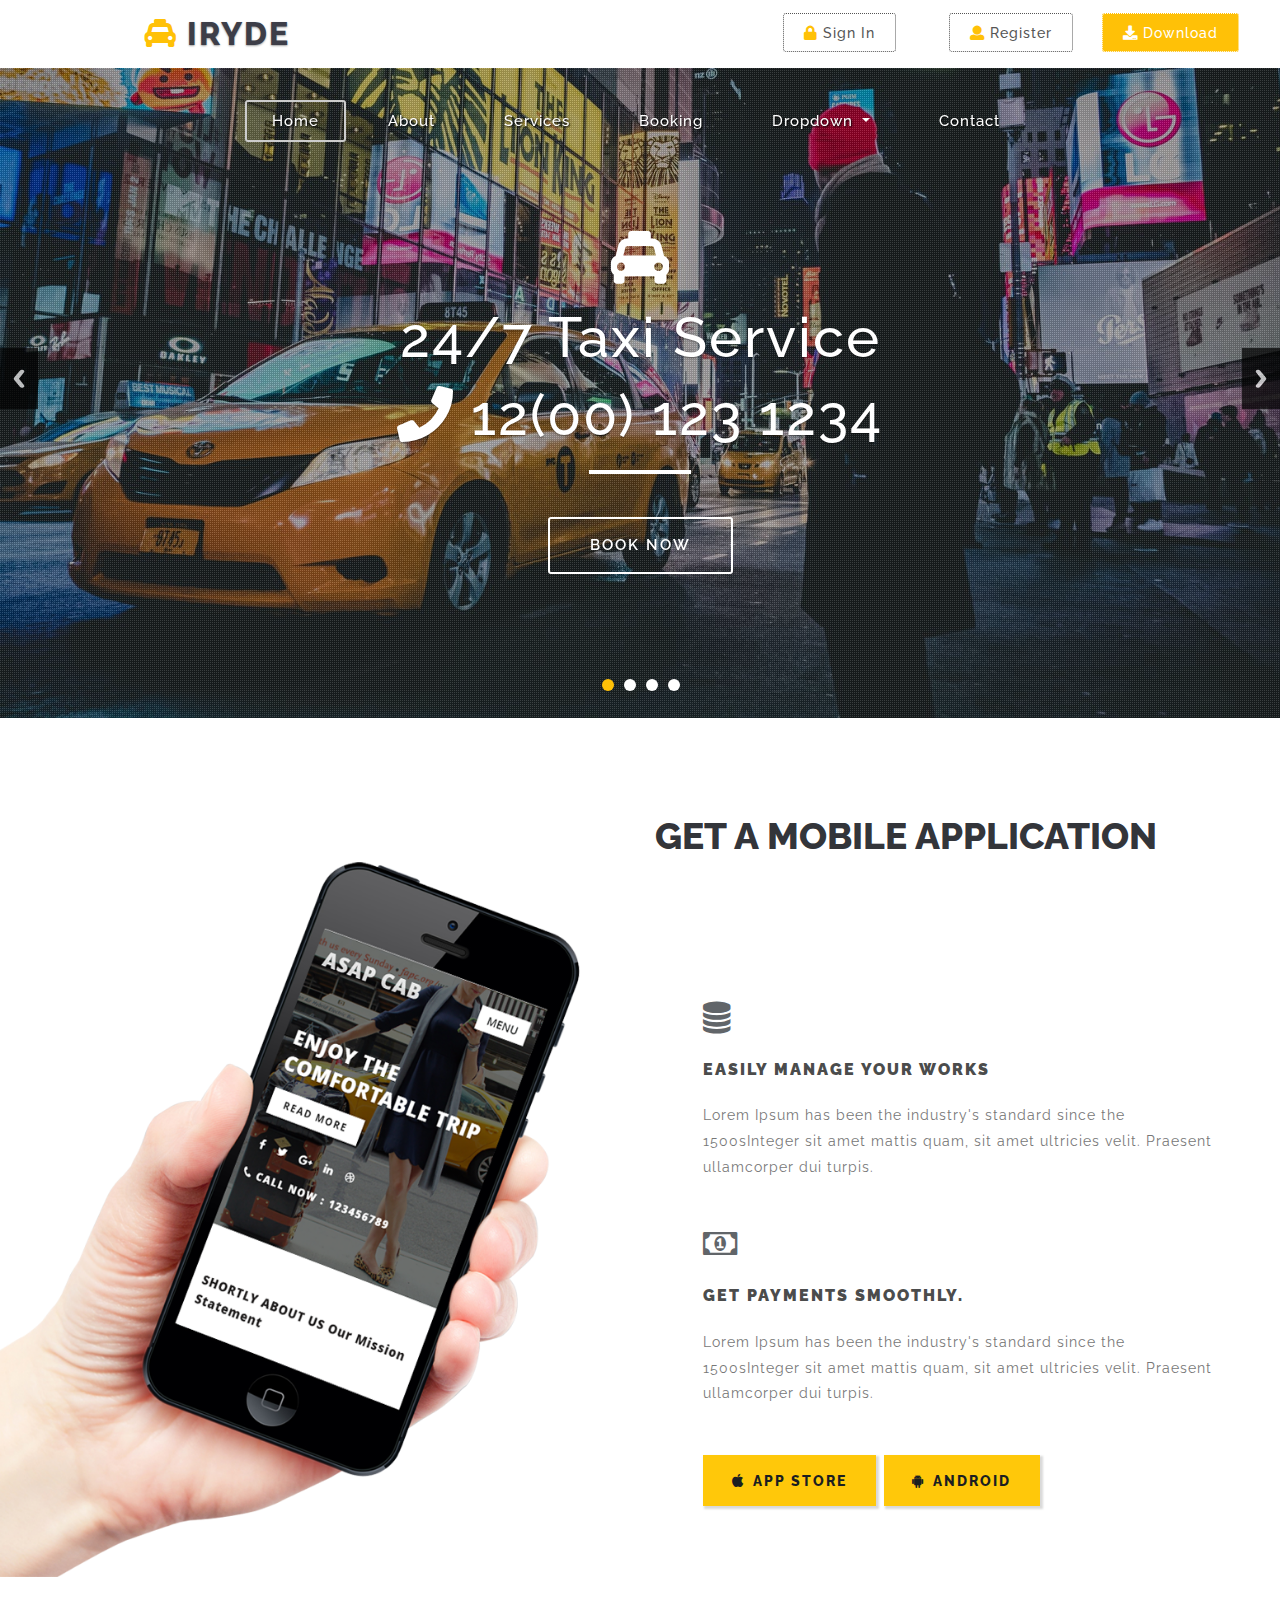
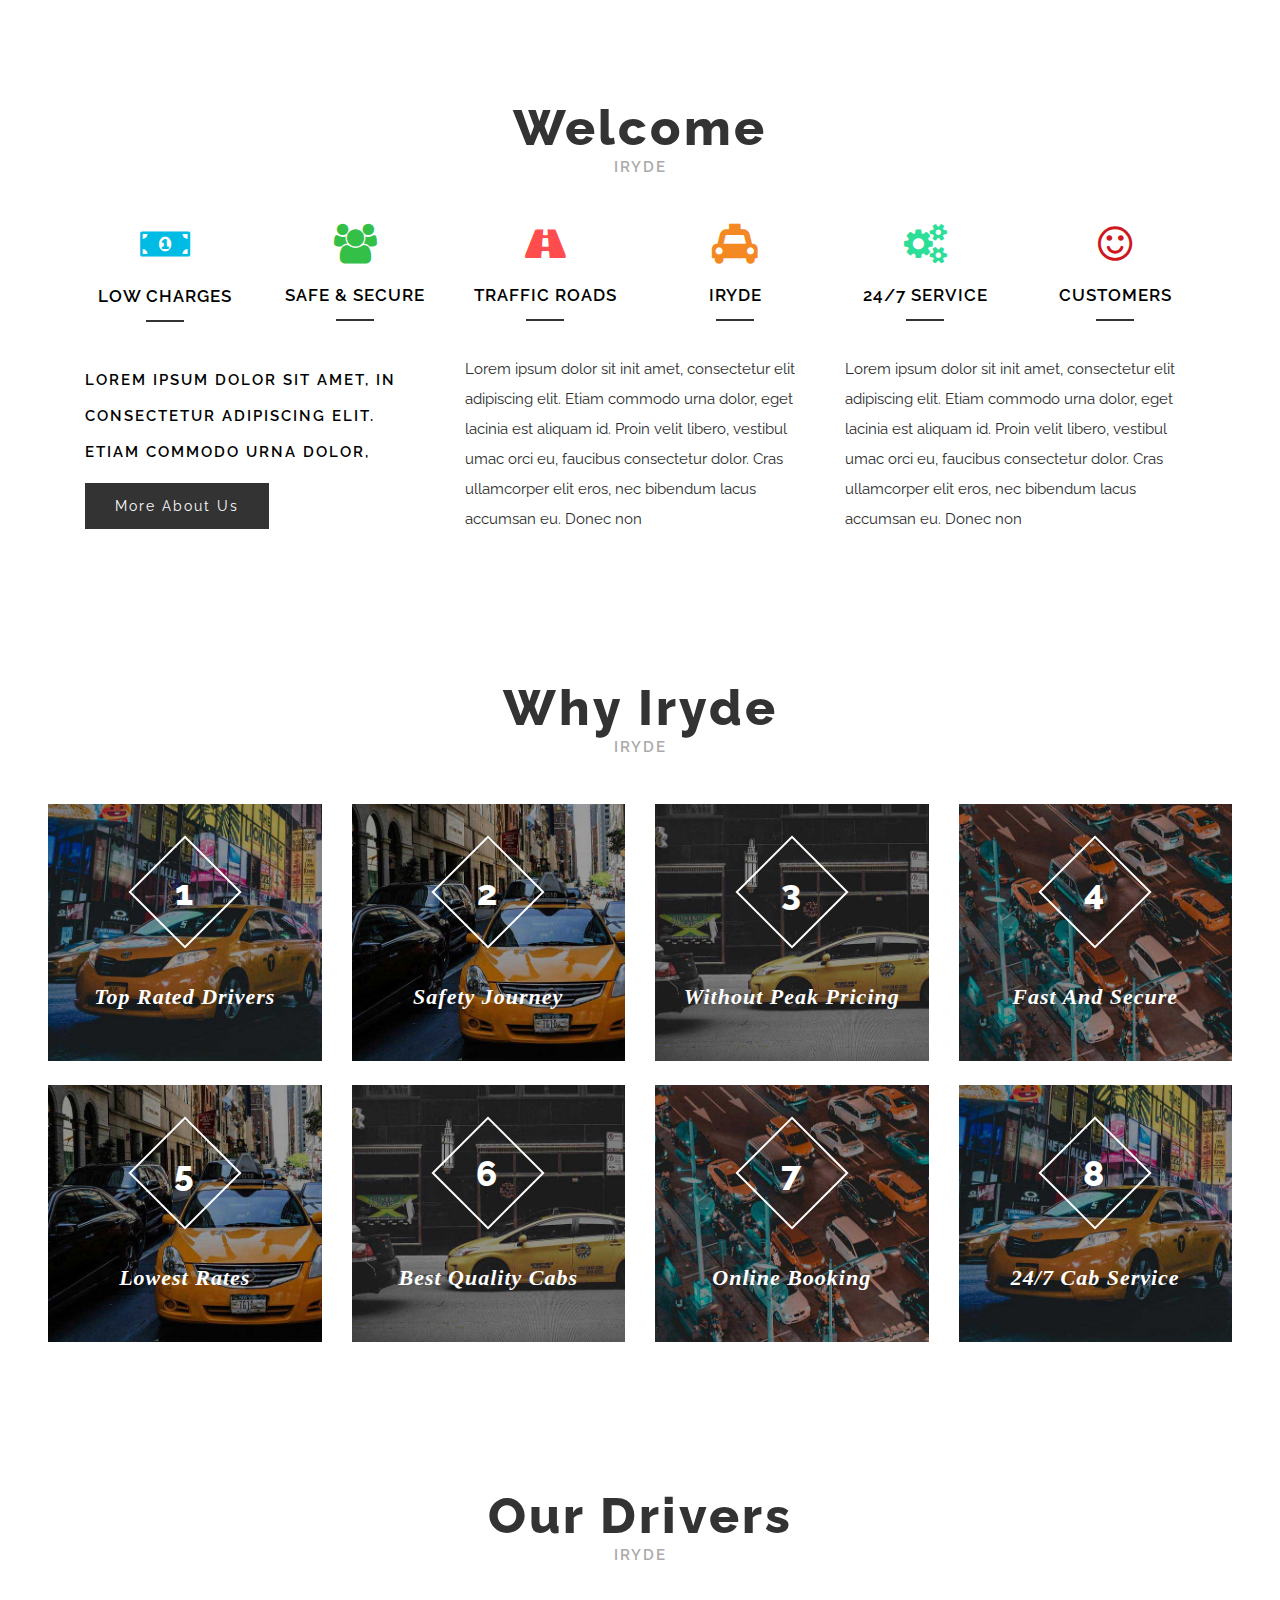
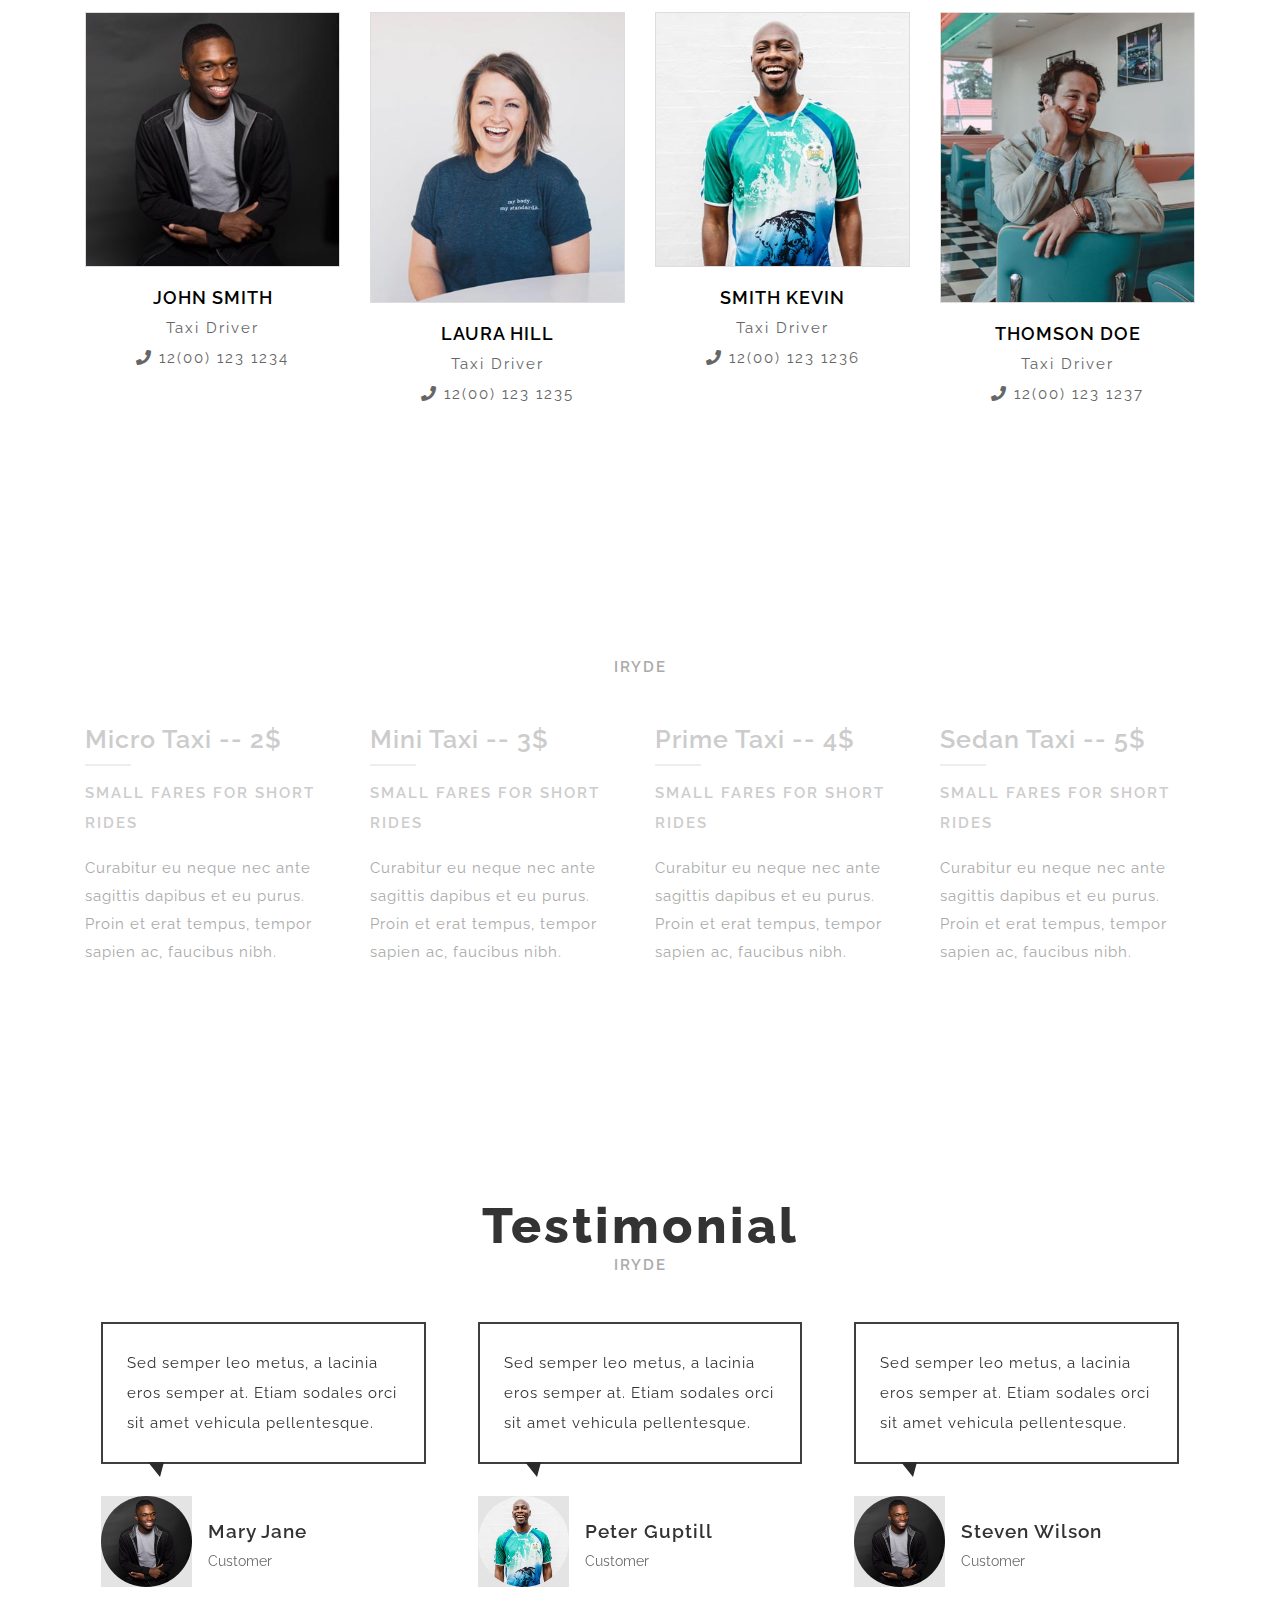
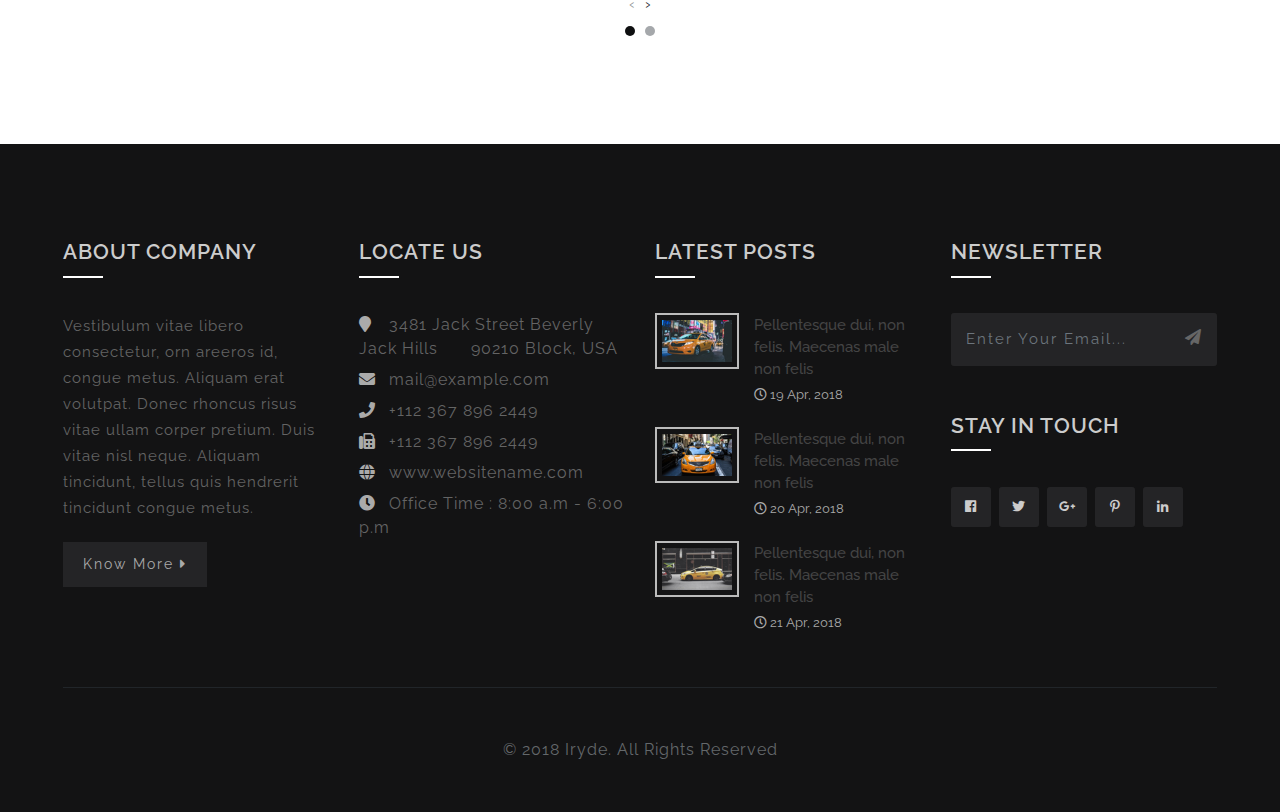
==== index.html @ 53d42abc "add title" ====
<!DOCTYPE html>
<html lang="en">
<head>
<title>Iryde e-hailing web | Home</title>
	
	<!-- Meta tag Keywords -->
	<meta name="viewport" content="width=device-width, initial-scale=1">
	<meta charset="utf-8">
	<meta name="keywords" content="Iryde Responsive web template, Bootstrap Web Templates, Flat Web Templates, Android Compatible web template, 
	Smartphone Compatible web template, free webdesigns for Nokia, Samsung, LG, SonyEricsson, Motorola web design" />
	<script type="application/x-javascript">
		addEventListener("load", function () {
			setTimeout(hideURLbar, 0);
		}, false);

		function hideURLbar() {
			window.scrollTo(0, 1);
		}
	</script>
	<!--// Meta tag Keywords -->

	<link rel="stylesheet" href="css/owl.carousel.css" type="text/css" media="all">
	<link rel="stylesheet" href="css/owl.theme.css" type="text/css" media="all">
	<!-- css files -->
	<link rel="stylesheet" href="css/bootstrap.css"> <!-- Bootstrap-Core-CSS -->
	<link rel="stylesheet" href="css/style.css" type="text/css" media="all" /> <!-- Style-CSS --> 
	<link rel="stylesheet" href="css/fontawesome-all.css">
	<link 
  href="http://cdnjs.cloudflare.com/ajax/libs/font-awesome/4.3.0/css/font-awesome.css" 
  rel="stylesheet"  type='text/css'>
 <!-- Font-Awesome-Icons-CSS -->
	<!-- //css files -->

	<!-- web-fonts -->
	<link href="//fonts.googleapis.com/css?family=Raleway:100,100i,200,200i,300,300i,400,400i,500,500i,600,600i,700,700i,800,800i,900,900i&amp;subset=latin-ext" rel="stylesheet">
	<!-- //web-fonts -->
	
</head>

<body>

<!--/banner-->
	<div class="top-bar_sub_header container-fluid">
		<div class="row">
			
			

			<div class="col-md-4 col-sm-6 logo">
				<a class="navbar-brand" href="index.html">
					<i class="fas fa-taxi"></i> Iryde</a>
			</div>

			<div class="col-md-3 col-sm-6 log-icons mt-2">
				<!-- <p class="py-2"><i class="fas fa-phone"></i> Call Taxi : 12(00) 123 1234</p> -->
			</div>
			
			
			<div class="col-md-5 top-forms mt-md-3 mt-2 mb-md-0 mb-3">
				<span class="mx-lg-4 mx-md-2  mx-1">
					<a href="#" data-toggle="modal" aria-pressed="false" data-target="#exampleModal">
						<i class="fas fa-lock"></i> Sign In</a>
				</span>
				<span class="mx-lg-4 mx-md-2  mx-1">
					<a href="#" data-toggle="modal" data-target="#exampleModal1" >
						<i class="fas fa-user"></i> Register</a>
				</span>
				<span>
					<a href="#" data-toggle="modal" data-target="#exampleModal1" >
						<i class="fas fa-download"></i> Download</a>
				</span>
			</div>
		</div>
	</div>

	<div class="banner" id="home">
		<!-- header -->
		<header>
			<nav class="navbar navbar-expand-lg navbar-light bg-light top-header">
				<button class="navbar-toggler mx-auto" type="button" data-toggle="collapse" data-target="#navbarSupportedContent" aria-controls="navbarSupportedContent"
				    aria-expanded="false" aria-label="Toggle navigation">
					<span class="navbar-toggler-icon"></span>
				</button>

				<div class="collapse navbar-collapse" id="navbarSupportedContent">
					<ul class="navbar-nav mx-auto">
						<li class="nav-item active">
							<a class="nav-link ml-lg-0" href="index.html">Home
								<span class="sr-only">(current)</span>
							</a>
						</li>
						<li class="nav-item">
							<a class="nav-link" href="about.html">About</a>
						</li>
						<li class="nav-item">
							<a class="nav-link" href="services.html">Services</a>
						</li>
						<li class="nav-item">
							<a class="nav-link" href="booking.html">Booking</a>
						</li>
						<li class="nav-item dropdown">
							<a class="nav-link dropdown-toggle" href="#" id="navbarDropdown" role="button" data-toggle="dropdown" aria-haspopup="true"
							    aria-expanded="false">
								Dropdown
							</a>
							<div class="dropdown-menu" aria-labelledby="navbarDropdown">
								<a class="dropdown-item text-center" href="about.html">About</a>
								<a class="dropdown-item text-center" href="services.html">Services</a>

							</div>
						</li>
						<li class="nav-item">
							<a class="nav-link" href="contact.html">Contact</a>
						</li>
					</ul>

				</div>
			</nav>
		</header>
		<!-- //header -->
		<!-- banner-text -->
		<div id="wrapper">

			<!-- Slideshow 1 -->
			<div class="rslides_container">
				<ul class="rslides" id="slider1">
					<li>
						<div class="banner-img">
							<div class="bs-slider-overlay">
								<div class="banner-info text-center">
									<span class="fas fa-taxi"></span>
									<h1>24/7 Taxi Service </h1>
									<h2 class="mb-5"><i class="fas fa-phone"></i> 12(00) 123 1234</h2>
									<a href="booking.html">Book Now </a>
								</div>
							</div>
						</div>
					</li>
					<li>
						<div class="banner-img one">
							<div class="bs-slider-overlay">
								<div class="banner-info text-center">
									<span class="fas fa-taxi"></span>
									<h4>Online Cab Booking</h4>
									<h5 class="mb-5">No Extra Charges</h5>
									<a href="booking.html">Book Now </a>
								</div>
							</div>
						</div>
					</li>
					<li>
						<div class="banner-img two">
							<div class="bs-slider-overlay">
								<div class="banner-info text-center">
									<span class="fas fa-taxi"></span>
									<h4>Reach Your Destination</h4>
									<h5 class="mb-5">Within Exact Time </h5>
									<a href="booking.html">Book Now </a>
								</div>
							</div>
						</div>
					</li>
					<li>
						<div class="banner-img three">
							<div class="bs-slider-overlay">
								<div class="banner-info text-center">
									<span class="fas fa-taxi"></span>
									<h4>Travel Safe & Secure</h4>
									<h5 class="mb-5">Assured Cab Service</h5>
									<a href="booking.html">Book Now </a>
								</div>
							</div>
						</div>
					</li>

				</ul>
			</div>
		</div>
	</div>
	<!-- //banner -->

	<section class="app-serve pt-5">
        <div class="container-fluid pt-lg-5">
            <div class="ab-grids row text-left">
                <div class="col-lg-6 pl-0 pr-lg-5 mt-lg-5 app-mob">
                    <img src="images/app1.png" class="img-fluid" alt="mobile-image">
                </div>
                <div class="col-lg-6 mb-lg-5">

                    <h3 class="tittle mb-lg-5 mb-3">Get a Mobile Application</h3>

                    <div class="feature-grids text-left mt-5 p-lg-5">
                        <div class="bottom-gd my-lg-5">
                            <span class="fa fa-database" aria-hidden="true"></span>
                            <h3 class="my-4">Easily manage your works</h3>
                            <p>Lorem Ipsum has been the industry's standard since the 1500sInteger sit amet mattis quam, sit amet ultricies velit. Praesent ullamcorper dui turpis.</p>
                        </div>
                        <div class="bottom-gd my-lg-5">
                            <span class="fa fa-money" aria-hidden="true"></span>
                            <h3 class="my-4">Get payments smoothly.</h3>
                            <p>Lorem Ipsum has been the industry's standard since the 1500sInteger sit amet mattis quam, sit amet ultricies velit. Praesent ullamcorper dui turpis.</p>
                        </div>
                        <ul class="list-unstyled apps-lists">
                            <li>
                                <a href="#" class="btn"><span class="fa fa-apple mr-2" aria-hidden="true"></span>App Store</a>
                            </li>
                            <li class="ml-2">
                                <a href="#" class="btn"><span class="fa fa-android mr-2" aria-hidden="true"></span>Android</a>
                            </li>
                        </ul>

                    </div>
                </div>
            </div>
        </div>
    </section>
	
<!-- about -->
<section class="about py-5">
	<div class="container py-lg-5 py-3">
		<h3 class="heading text-capitalize text-center">Welcome</h3>
		<h5 class="heading mb-5 text-center">Iryde</h5>
		<div class="about-head text-center ">
			<div class="row about-grids-top mb-5">
				<div class="col-lg-2 col-sm-4 col-6 about-grid p-0">
					<i class="fas fa-money-bill-alt" aria-hidden="true"></i>
					<h4>Low Charges</h4>
				</div>
				<div class="col-lg-2 col-sm-4 col-6 about-grid p-0">
					<i class="fa fa-users" aria-hidden="true"></i>
					<h4>Safe & Secure</h4>
				</div>
				<div class="col-lg-2 col-sm-4 col-6 mt-sm-0 mt-5 about-grid p-0">
					<i class="fa fa-road" aria-hidden="true"></i>
					<h4>Traffic Roads</h4>
				</div>
				<div class="col-lg-2 col-sm-4 col-6 mt-lg-0 mt-5 about-grid p-0">
					<i class="fa fa-taxi" aria-hidden="true"></i>
					<h4>Iryde</h4>
				</div>
				<div class="col-lg-2 col-sm-4 col-6 mt-lg-0 mt-5 about-grid p-0">
					<i class="fa fa-cogs" aria-hidden="true"></i>
					<h4>24/7 Service</h4>
				</div>
				<div class="col-lg-2 col-sm-4 col-6 mt-lg-0 mt-5 about-grid p-0">
					<i class="fa fa-smile" aria-hidden="true"></i>
					<h4>Customers</h4>
				</div>
			</div>
			<div class="row about-grids-bottom text-left">
				<div class="col-md-4 mb-md-0 mb-5 about-bottom-grid">
					<h4 class="mb-4">Lorem ipsum dolor sit amet, In consectetur adipiscing elit. Etiam commodo urna dolor,</h4>
					<a href="about.html"> More About Us</a>	
				</div>
				<div class="col-md-4 about-bottom-grid">
					<p>Lorem ipsum dolor sit init amet, consectetur elit adipiscing elit. Etiam commodo urna dolor, eget lacinia est aliquam id. Proin velit libero, vestibul umac orci eu, faucibus consectetur dolor. Cras ullamcorper elit eros, nec bibendum lacus accumsan eu. Donec non </p>
				</div>
				<div class="col-md-4 about-bottom-grid">
					<p>Lorem ipsum dolor sit init amet, consectetur elit adipiscing elit. Etiam commodo urna dolor, eget lacinia est aliquam id. Proin velit libero, vestibul umac orci eu, faucibus consectetur dolor. Cras ullamcorper elit eros, nec bibendum lacus accumsan eu. Donec non </p>
				</div>
			</div>
		</div>
				
	</div>
</section>
<!-- //about -->

<!-- Why Iryde -->
<section class="why">
	<div class="container-fluid p-md-5 p-3">
		<h3 class="heading text-capitalize text-center">Why Iryde</h3>
		<h5 class="heading mb-5 text-center">Iryde</h5>
		<div class="row why-grids">
			<div class="col-lg-3 col-md-4 col-sm-6">
				<div class="py-5 px-2 mb-4 grid1 text-center">
					<h4 class="mx-auto"><span>1</span></h4>
					<p class="mt-5">Top Rated Drivers</p>
				</div>
			</div>
			<div class="col-lg-3 col-md-4 col-sm-6">
				<div class="py-5 px-2 mb-4 grid2 text-center">
					<h4 class="mx-auto"><span>2</span></h4>
					<p class="mt-5">Safety Journey</p>
				</div>
			</div>
			<div class="col-lg-3 col-md-4 col-sm-6">
				<div class="py-5 px-2 mb-4 grid3 text-center">
					<h4 class="mx-auto"><span>3</span></h4>
					<p class="mt-5">Without Peak Pricing</p>
				</div>
			</div>
			<div class="col-lg-3 col-md-4 col-sm-6">
				<div class="py-5 px-2 mb-4 grid4 text-center">
					<h4 class="mx-auto"><span>4</span></h4>
					<p class="mt-5">Fast And Secure</p>
				</div>
			</div>
			<div class="col-lg-3 col-md-4 col-sm-6">
				<div class="py-5 px-2 mb-md-0 mb-4 grid5 text-center">
					<h4 class="mx-auto"><span>5</span></h4>
					<p class="mt-5">Lowest Rates</p>
				</div>
			</div>
			<div class="col-lg-3 col-md-4 col-sm-6">
				<div class="py-5 px-2 mb-md-0 mb-4 grid6 text-center">
					<h4 class="mx-auto"><span>6</span></h4>
					<p class="mt-5">Best Quality Cabs</p>
				</div>
			</div>
			<div class="col-lg-3 col-md-4 col-sm-6">
				<div class="py-5 px-2 mb-sm-0 mb-4 grid7 text-center">
					<h4 class="mx-auto"><span>7</span></h4>
					<p class="mt-5">Online Booking</p>
				</div>
			</div>
			<div class="col-lg-3 col-md-4 col-sm-6">
				<div class="py-5 px-2 grid8 text-center">
					<h4 class="mx-auto"><span>8</span></h4>
					<p class="mt-5">24/7 Cab Service</p>
				</div>
			</div>
		</div>
	</div>
</section>
<!-- //Why Iryde -->

<!-- team -->
<section class="team-row py-5">
	<div class="container py-lg-5 py-3">
		<h3 class="heading text-capitalize text-center">Our Drivers</h3>
		<h5 class="heading mb-5 text-center">Iryde</h5>
		<div class="row text-center">
			<div class="col-lg-3 col-sm-6 col-6 team-grids">
				<div class="team-effect">
					<img src="images/team1.jpg" alt="img" class="img-fluid">
				</div>
				<!-- team text -->
				<div class="team-text mt-3">
					<h4>John Smith</h4>
					<p class="my-2">Taxi Driver</p>
					<p><i class="fas fa-phone" aria-hidden="true"></i> 12(00) 123 1234</p>
				</div>
				<!-- //team text -->
			</div>
			<div class="col-lg-3 col-sm-6 col-6 team-grids">
				<div class="team-effect">
					<img src="images/team2.jpg" alt="img" class="img-fluid">
				</div>
				<!-- team text -->
				<div class="team-text mt-3">
					<h4>Laura Hill</h4>
					<p class="my-2">Taxi Driver</p>
					<p><i class="fas fa-phone" aria-hidden="true"></i> 12(00) 123 1235</p>
				</div>
				<!-- //team text -->
			</div>
			<div class="col-lg-3 col-sm-6 col-6 team-grids mt-lg-0 mt-5">
				<div class="team-effect">
					<img src="images/team3.jpg" alt="img" class="img-fluid">
				</div>
				<!-- team text -->
				<div class="team-text mt-3">
					<h4>Smith Kevin</h4>
					<p class="my-2">Taxi Driver</p>
					<p><i class="fas fa-phone" aria-hidden="true"></i> 12(00) 123 1236</p>
				</div>
				<!-- //team text -->
			</div>
			<div class="col-lg-3 col-sm-6 col-6 team-grids mt-lg-0 mt-5">
				<div class="team-effect">
					<img src="images/team4.jpg" alt="img" class="img-fluid">
				</div>
				<!-- team text -->
				<div class="team-text mt-3">
					<h4>Thomson Doe</h4>
					<p class="my-2">Taxi Driver</p>
					<p><i class="fas fa-phone" aria-hidden="true"></i> 12(00) 123 1237</p>
				</div>
				<!-- //team text -->
			</div>
		</div>
	</div>
</section>
<!-- //team -->

<!-- Our prices -->
<section class="prices py-5">
	<div class="container py-lg-5 py-3">
		<h3 class="heading text-capitalize text-center">Our Pricing</h3>
		<h5 class="heading mb-5 text-center">Iryde</h5>
		<div class="row pricing-grids">
			<div class="col-lg-3 col-md-6 price-grid">
				<h3 class="mb-4">Micro Taxi -- <span class="">2$</span></h3>
				<h4 class="my-3">Small fares for short rides</h4>
				<p> Curabitur eu neque nec ante sagittis dapibus et eu purus. Proin et erat tempus, tempor sapien ac, faucibus nibh.</p>
				<ul class="d-flex mt-3">
					<li class="mr-3">2 <i class="fas fa-male" aria-hidden="true"></i></li>
					<li class="mr-3">1 <i class="fas fa-suitcase" aria-hidden="true"></i></li>
				</ul>
			</div>
			<div class="col-lg-3 col-md-6 mt-md-0 mt-5 price-grid">
				<h3 class="mb-4">Mini Taxi -- <span class="">3$</span></h3>
				<h4 class="my-3">Small fares for short rides</h4>
				<p> Curabitur eu neque nec ante sagittis dapibus et eu purus. Proin et erat tempus, tempor sapien ac, faucibus nibh.</p>
				<ul class="d-flex mt-3">
					<li class="mr-3">2 <i class="fas fa-male" aria-hidden="true"></i></li>
					<li class="mr-3">2 <i class="fas fa-suitcase" aria-hidden="true"></i></li>
					<li class="mr-3">1 <i class="fas fa-wifi" aria-hidden="true"></i></li>
				</ul>
			</div>
			<div class="col-lg-3 col-md-6 mt-lg-0 mt-5 price-grid">
				<h3 class="mb-4">Prime Taxi -- <span class="">4$</span></h3>
				<h4 class="my-3">Small fares for short rides</h4>
				<p> Curabitur eu neque nec ante sagittis dapibus et eu purus. Proin et erat tempus, tempor sapien ac, faucibus nibh.</p>
				<ul class="d-flex mt-3">
					<li class="mr-3">3 <i class="fas fa-male" aria-hidden="true"></i></li>
					<li class="mr-3">2 <i class="fas fa-suitcase" aria-hidden="true"></i></li>
					<li class="mr-3">1 <i class="fas fa-wifi" aria-hidden="true"></i></li>
				</ul>
			</div>
			<div class="col-lg-3 col-md-6 mt-lg-0 mt-5 price-grid">
				<h3 class="mb-4">Sedan Taxi -- <span class="">5$</span></h3>
				<h4 class="my-3">Small fares for short rides</h4>
				<p> Curabitur eu neque nec ante sagittis dapibus et eu purus. Proin et erat tempus, tempor sapien ac, faucibus nibh.</p>
				<ul class="d-flex mt-3">
					<li class="mr-3">4 <i class="fas fa-male" aria-hidden="true"></i></li>
					<li class="mr-3">3 <i class="fas fa-suitcase" aria-hidden="true"></i></li>
					<li class="mr-3">1 <i class="fas fa-wifi" aria-hidden="true"></i></li>
				</ul>
			</div>
		</div>
	</div>
</section>
<!-- //Our prices -->

<!--/testimonials-->
<section class="testimonials price-bottom-testimonials py-5">
	<div class="container py-lg-5 py-3">
		<h3 class="heading text-capitalize text-center">Testimonial</h3>
		<h5 class="heading mb-5 text-center">Iryde</h5>
		<div class="inner-sec-slider">
			<div class="owl-carousel owl-theme">
				<div class="item">
					<div class="feedback-info">
						<div class="feedback-top p-4">
							<p> Sed semper leo metus, a lacinia eros semper at. Etiam sodales orci sit amet vehicula pellentesque. </p>
						</div>
						<div class="feedback-grids">
							<div class="feedback-img">
								<img src="images/team1.jpg" class="img-fluid" alt="" />
							</div>
							<div class="feedback-img-info">
								<h5>Mary Jane</h5>
								<p>Customer</p>
							</div>
							<div class="clearfix"> </div>
						</div>
					</div>
				</div>
				<div class="item">
					<div class="feedback-info">
						<div class="feedback-top p-4">
							<p> Sed semper leo metus, a lacinia eros semper at. Etiam sodales orci sit amet vehicula pellentesque. </p>
						</div>
						<div class="feedback-grids">
							<div class="feedback-img">
								<img src="images/team3.jpg" class="img-fluid" alt="" />
							</div>
							<div class="feedback-img-info">
								<h5>Peter Guptill</h5>
								<p>Customer</p>
							</div>
							<div class="clearfix"> </div>
						</div>
					</div>
				</div>
				<div class="item">
					<div class="feedback-info">
						<div class="feedback-top p-4">
							<p> Sed semper leo metus, a lacinia eros semper at. Etiam sodales orci sit amet vehicula pellentesque. </p>
						</div>
						<div class="feedback-grids">
							<div class="feedback-img">
								<img src="images/team1.jpg" class="img-fluid" alt="" />
							</div>
							<div class="feedback-img-info">
								<h5>Steven Wilson</h5>
								<p>Customer</p>
							</div>
							<div class="clearfix"> </div>
						</div>
					</div>
				</div>
				<div class="item">
					<div class="feedback-info">
						<div class="feedback-top p-4">
							<p> Sed semper leo metus, a lacinia eros semper at. Etiam sodales orci sit amet vehicula pellentesque. </p>
						</div>
						<div class="feedback-grids">
							<div class="feedback-img">
								<img src="images/team3.jpg" class="img-fluid" alt="" />
							</div>
							<div class="feedback-img-info">
								<h5>Mary Jane</h5>
								<p>Customer</p>
							</div>
							<div class="clearfix"> </div>
						</div>
					</div>
				</div>
				<div class="item">
					<div class="feedback-info">
						<div class="feedback-top p-4">
							<p> Sed semper leo metus, a lacinia eros semper at. Etiam sodales orci sit amet vehicula pellentesque. </p>
						</div>
						<div class="feedback-grids">
							<div class="feedback-img">
								<img src="images/team1.jpg" class="img-fluid" alt="" />
							</div>
							<div class="feedback-img-info">
								<h5>Peter Guptill</h5>
								<p>Customer</p>
							</div>
							<div class="clearfix"> </div>
						</div>
					</div>
				</div>
				<div class="item">
					<div class="feedback-info">
						<div class="feedback-top p-4 p-4">
							<p> Sed semper leo metus, a lacinia eros semper at. Etiam sodales orci sit amet vehicula pellentesque. </p>
						</div>
						<div class="feedback-grids">
							<div class="feedback-img">
								<img src="images/team3.jpg" class="img-fluid" alt="" />
							</div>
							<div class="feedback-img-info">
								<h5>Steven Wilson</h5>
								<p>Customer</p>
							</div>
							<div class="clearfix"> </div>
						</div>
					</div>
				</div>
			</div>
		</div>
	</div>
</section>
<!--//testimonials-->
	
<!--footer-->
<footer class="py-sm-5 py-4 px-md-5 px-3">
	<div class="container-fluid pt-lg-5">
		<div class="row">
			<div class="col-lg-3 col-sm-6 mb-lg-0 mb-5 footer-grid-grid1 text-left">
				<h3 class="mb-sm-5 mb-4 mt-sm-0 mt-4">About Company</h3>	
				<p>Vestibulum vitae libero consectetur, orn areeros id, congue metus. Aliquam erat volutpat. Donec rhoncus risus vitae ullam corper pretium. Duis vitae nisl neque. Aliquam tincidunt, tellus quis hendrerit tincidunt congue metus. </p>
				<a href="#" class="read">Know More <i class="fas fa-caret-right"></i></a>
			</div>
			<div class="col-lg-3 col-sm-6 mb-lg-0 mb-5 footer-grid-grid1 text-left">
				<h3 class="mb-sm-5 mb-4">Locate Us</h3>	
				<ul class="inner-footer-bottom-list">
					<li> <span class="fas fa-map-marker"></span> 3481 Jack Street Beverly Jack Hills<span> 90210 Block, USA </span></li>
					<li> <span class="fas fa-envelope"></span> <a href="mailto:name@example.com"> mail@example.com</a> </li>
					<li> <span class="fas fa-phone"></span> +112 367 896 2449 </li>
					<li> <span class="fas fa-fax"></span> +112 367 896 2449 </li>
					<li> <span class="fas fa-globe"></span> <a href="#"> www.websitename.com</a> </li>
					<li> <span class="fas fa-clock"></span> Office Time  : 8:00 a.m - 6:00 p.m</li>
				</ul>
			</div>
			<div class="col-lg-3 col-sm-6 mb-sm-0 mb-5 footer-grid-posts text-left">
				<div class="tech-btm">
					<h3 class="mb-sm-5 mb-4">Latest Posts</h3>
					<div class="blog-grids row mb-3">
						<div class="col-4 pr-0 blog-grid-left">
							<a href="#">
								<img src="images/blog1.jpg" class="img-fluid" alt="">
							</a>
						</div>
						<div class="col-8 blog-grid-right">

							<h5>
								<a href="#">Pellentesque dui, non felis. Maecenas male non felis </a>
							</h5>
							<div class="sub-meta">
								<span>
									<i class="far fa-clock"></i> 19 Apr, 2018</span>
							</div>
						</div>
						
					</div>
					<div class="blog-grids row mb-3">
						<div class="col-4 pr-0 blog-grid-left">
							<a href="#">
								<img src="images/blog2.jpg" class="img-fluid" alt="">
							</a>
						</div>
						<div class="col-8 blog-grid-right">

							<h5>
								<a href="#">Pellentesque dui, non felis. Maecenas male non felis </a>
							</h5>
							<div class="sub-meta">
								<span>
									<i class="far fa-clock"></i> 20 Apr, 2018</span>
							</div>
						</div>
						
					</div>
					<div class="blog-grids row">
						<div class="col-4 pr-0 blog-grid-left">
							<a href="#">
								<img src="images/blog3.jpg" class="img-fluid" alt="">
							</a>
						</div>
						<div class="col-8 blog-grid-right">

							<h5>
								<a href="#">Pellentesque dui, non felis. Maecenas male non felis </a>
							</h5>
							<div class="sub-meta">
								<span>
									<i class="far fa-clock"></i> 21 Apr, 2018</span>
							</div>
						</div>
						
					</div>
				</div>
			</div>
			<!-- subscribe -->
			<div class="col-lg-3 col-sm-6 subscribe-main footer-grid-posts text-left">
				<h3 class="mb-sm-5 mb-4">Newsletter</h3>
				<div class="subscribe-main text-left">
					<div class="subscribe-form">
						<form action="#" method="post" class="subscribe_form">
							<input class="form-control" type="email" placeholder="Enter Your Email..." required="">
							<button type="submit" class="btn1 btn-primary submit"><i class="fas fa-paper-plane" aria-hidden="true"></i></button>
						</form>
				   </div>
				</div>
				<!-- //subscribe -->
				<div class="footer-social">
				<div class="copyrighttop">
				<h3 class="mb-sm-5 mb-4">Stay In Touch</h3>
					<ul>
						<li class="mr-1">
							<a class="facebook" href="#">
								<i class="fab fa-facebook-f"></i>
							</a>
						</li>
						<li class="mr-1">
							<a class="facebook" href="#">
								<i class="fab fa-twitter"></i>
							</a>
						</li>
						<li class="mr-1">
							<a class="facebook" href="#">
								<i class="fab fa-google-plus-g"></i>
							</a>
						</li>
						<li class="mr-1">
							<a class="facebook" href="#">
								<i class="fab fa-pinterest-p"></i>
							</a>
						</li>
						<li>
							<a class="facebook" href="#">
								<i class="fab fa-linkedin-in"></i>
							</a>
						</li>
					</ul>

				</div>
			</div>
			</div>
		</div>
		<!-- copyright -->
		<div class="footer-cpy text-center pt-sm-5 mt-sm-5 mt-4 pt-3">
			<div class="footer-copyrightbottom">
				<p>© 2018 Iryde. All Rights Reserved</p>

			</div>
		</div>
		<!-- //copyright -->
	</div>
</footer>
<!-- //footer -->
			
<!-- login and register modal -->
<div class="modal fade" id="exampleModal" tabindex="-1" role="dialog" aria-labelledby="exampleModalLabel" aria-hidden="true">
	<div class="modal-dialog" role="document">
		<div class="modal-content">
			<div class="modal-header">
				<h5 class="modal-title" id="exampleModalLabel">Sign In to your account</h5>
				<button type="button" class="close" data-dismiss="modal" aria-label="Close">
					<span aria-hidden="true">&times;</span>
				</button>
			</div>
			<div class="modal-body">
				<form action="#" method="post">
					<div class="form-group">
						<label for="recipient-name" class="col-form-label">User Name</label>
						<input type="text" class="form-control" placeholder="User Name" name="Name" id="recipient-name" required="">
					</div>
					<div class="form-group">
						<label for="password" class="col-form-label">Password</label>
						<input type="password" class="form-control" placeholder="Password" name="Password" id="password" required="">
					</div>
					<div class="row sub-form my-3">
						<div class="col sub-inner-form">
							<input type="checkbox" id="brand1" value="">
							<label for="brand1" class="text-white">
								<span></span>Remember me?</label>
						</div>
						<div class="col forgot-formtext text-right">
							<a href="#" class="text-white">Forgot Password?</a>
						</div>
					</div>
					<div class="right-form-submitt">
						<input type="submit" class="form-control" value="Sign In">
					</div>
					<p class="text-center dont-do text-white mt-3">Don't have an account?
						<a href="#" data-toggle="modal" data-target="#exampleModal1" class="text-white">
							Register Now</a>
					</p>
				</form>
			</div>
		</div>
	</div>
</div>
<div class="modal fade" id="exampleModal1" tabindex="-1" role="dialog" aria-labelledby="exampleModalLabel1" aria-hidden="true">
	<div class="modal-dialog" role="document">
		<div class="modal-content">
			<div class="modal-header">
				<h5 class="modal-title" id="exampleModalLabel1">Register your account</h5>
				<button type="button" class="close" data-dismiss="modal" aria-label="Close">
					<span aria-hidden="true">&times;</span>
				</button>
			</div>
			<div class="modal-body">
				<form action="#" method="post">
					<div class="form-group">
						<label for="recipient-name" class="col-form-label">User Name</label>
						<input type="text" class="form-control" placeholder="User Name" name="Name" id="recipient-rname" required="">
					</div>
					<div class="form-group">
						<label for="recipient-email" class="col-form-label">Email</label>
						<input type="email" class="form-control" placeholder="Email" name="Email" id="recipient-email" required="">
					</div>
					<div class="form-group">
						<label for="password1" class="col-form-label">Password</label>
						<input type="password" class="form-control" placeholder="Password" name="Password" id="password1" required="">
					</div>
					<div class="form-group">
						<label for="password2" class="col-form-label">Confirm Password</label>
						<input type="password" class="form-control" placeholder="Confirm Password" name="Confirm Password" id="password2" required="">
					</div>
					<div class="sub-form">
						<div class="sub-inner-form">
							<input type="checkbox" id="brand2" value="">
							<label for="brand2" class="mb-3">
								<span></span>I Accept to the Terms & Conditions</label>
						</div>
					</div>
					<div class="right-form-submitt">
						<input type="submit" class="form-control" value="Register">
					</div>
				</form>
			</div>
		</div>
	</div>
</div>
<!-- //login and register modal -->

<!-- js-scripts -->		

	<!-- js -->
	<script type="text/javascript" src="js/jquery-2.1.4.min.js"></script>
	<script type="text/javascript" src="js/bootstrap.js"></script> <!-- Necessary-JavaScript-File-For-Bootstrap --> 
	<!-- //js -->
	
	<!-- carousel -->
	<script src="js/owl.carousel.js"></script>
	<script>
		$(document).ready(function () {
			$('.owl-carousel').owlCarousel({
				loop: true,
				margin: 10,
				responsiveClass: true,
				responsive: {
					0: {
						items: 1,
						nav: true
					},
					600: {
						items: 1,
						nav: false
					},
					900: {
						items: 2,
						nav: false
					},
					1000: {
						items: 3,
						nav: true,
						loop: false,
						margin: 20
					}
				}
			})
		})
	</script>
	<!-- //carousel -->

	<!--slider-->
	<script src="js/responsiveslides.min.js"></script>
	<script>
		$(function () {
			// Slideshow 1
			$("#slider1").responsiveSlides({
				auto: true,
				pager: true,
				nav: true,
				speed: 500,
				namespace: "centered-btns"
			});
		});
	</script>
	<!--//slider-->

	<!-- start-smoth-scrolling -->
	<script src="js/SmoothScroll.min.js"></script>
	<script type="text/javascript" src="js/move-top.js"></script>
	<script type="text/javascript" src="js/easing.js"></script>
	<script type="text/javascript">
		jQuery(document).ready(function($) {
			$(".scroll").click(function(event){		
				event.preventDefault();
				$('html,body').animate({scrollTop:$(this.hash).offset().top},1000);
			});
		});
	</script>
	<!-- here stars scrolling icon -->
	<script type="text/javascript">
		$(document).ready(function() {
			/*
				var defaults = {
				containerID: 'toTop', // fading element id
				containerHoverID: 'toTopHover', // fading element hover id
				scrollSpeed: 1200,
				easingType: 'linear' 
				};
			*/
								
			$().UItoTop({ easingType: 'easeOutQuart' });
								
			});
	</script>
	<!-- //here ends scrolling icon -->
	<!-- start-smoth-scrolling -->
	
<!-- //js-scripts -->

</body>
</html>
---- css/style.css ----
body{
	padding:0;
	margin:0;
	background:#fff;
	position:relative;
	font-family: 'Raleway', sans-serif;
}
body a{
    transition:0.5s all;
	-webkit-transition:0.5s all;
	-moz-transition:0.5s all;
	-o-transition:0.5s all;
	-ms-transition:0.5s all;
}
a:hover{
	text-decoration:none;
}
input[type="button"],input[type="submit"],.contact-form input[type="submit"]{
	transition:0.5s all;
	-webkit-transition:0.5s all;
	-moz-transition:0.5s all;
	-o-transition:0.5s all;
	-ms-transition:0.5s all;
}
h1,h2,h3,h4,h5,h6{
	margin:0;	
}	
h3.tittle, h3.tittle.two {
    font-size: 2.3em;
    font-weight: 800;
    color: #33353a;
    text-shadow: 0 0 0.5px rgb(58 57 57 / 25%);
    text-transform: uppercase;
}
.bottom-gd span {
    font-size: 2em;
    color: #616569;
}
.bottom-gd 
p {
    font-size: 0.85em;
    color: #777;
    line-height: 1.9em;
    letter-spacing: 1px;
}
.bottom-gd h3 {
    font-size: 1em;
    color: #4b4c4c;
	font-weight: 900;
    letter-spacing: 2px;
    text-transform: uppercase;
}

p{
	margin:0;
}
ul{
	margin:0;
	padding:0;
}
ul.list-unstyled.apps-lists {
    display: flex;
    list-style: none;
}
ul.apps-lists li a {
    background: #ffc80a;
    color: #1b1e21;
    padding: 1em 2em;
    border-radius: 0px;
    box-shadow: 2px 2px 2px 1px rgb(0 0 0 / 15%);
    font-size: 0.9em;
    display: inline-block;
    border: none;
    transition: all 500ms ease;
    text-align: justify;
    text-transform: uppercase;
    font-weight: 800;
    letter-spacing: 2px;
}
label{
	margin:0;
}
img{
	width:100%;
}


/*--/header --*/
/*-- top-bar-w3-agile --*/

.header {
	position: relative;
}

.header-nav {
	position: relative;
}

.top-bar {
	position: absolute;
	z-index: 999;
	width: 95%;
	top: 4%;
	left: 3%;
}

/*--top-bar_sub_header --*/

.top-bar_sub_header {
	background: #fff;
    padding: 0.3em 2em;
	position: relative;
}

.top-bar_sub_header h6 {
	text-align: center;
	color: #fff;
	font-size: 0.8em;
	font-weight: 600;
	letter-spacing: 2px;
	float: left;
}

.log {
	float: right;
	margin-top: 5px;
}

.top-bar_sub_header h6 a {
	color: #fff;
	text-decoration: none;
	padding: 8px 16px;
	letter-spacing: 1px;
	font-size: 13px;
	background: #01cd74;
	display: inline-block;
	border: 2px solid transparent;
	font-weight: bold;
}

.log h5 {
	display: inline-block;
	color: #a0a1a5;
	font-size: 0.9em;
	font-weight: 500;
	letter-spacing: 1px;
}

.log .fa-user.fa-w-16 {
	color: #fff;
	margin: 0 4px;
}

a.sign {
	color: #a0a1a5;
	font-size: 1em;
	letter-spacing: 1px;
}
.top-forms span{
    font-size: 0.9em;
    color: #707173;
	letter-spacing: 1px;
}
.top-forms span a {
    color: #555;
    border: 1px dotted;
    padding: 10px 20px;
	border-radius: 3px;
    font-weight: 500;
}
.top-forms span a:hover {
    background: #ffc107;
    border: 1px dotted #fff;
    color: #fff;
}
.top-forms span a:hover i {
    color: #fff;
}
.top-forms a i{
	color: #ffc107;
}
.top-forms span:nth-child(3) a i{
	color: #fff;
}
.top-forms span:nth-child(3){
    font-size: 0.9em;
    color: #707173;
	letter-spacing: 1px;
}
.top-forms span:nth-child(3) a {
    color: #fff;
    border: 1px dotted;
    padding: 10px 20px;
	border-radius: 3px;
    font-weight: 500;
	background: #ffc107  ;
}
.top-forms span:nth-child(3) a:hover {
    background: #fee187;
    border: 1px dotted #000;
    color: #555;
}
.top-forms span:nth-child(3) a:hover i {
    color: #555;
}

.social_list1 li {
	display: inline-block;
}

ul.social_list1 li a {
    color: #fff;
    font-size: 0.9em;
    width: 30px;
    height: 30px;
    border-radius: 50%;
    display: block;
    line-height: 29px;
	text-align: center;
	transition: 0.5s all;
	-webkit-transition: 0.5s all;
	-moz-transition: 0.5s all;
	-o-transition: 0.5s all;
	-ms-transition: 0.5s all;
}
ul.social_list1 li a:hover{
	opacity: 0.8;
	transform: rotateX(360deg);
    -webkit-transform: rotateX(360deg);
    -moz-transform: rotateX(360deg);
    -o-transform: rotateX(360deg);
    -ms-transform: rotateX(360deg);
    transition: transform 2s;
}
.facebook1 {
	background: #3b5998;
}

.twitter2 {
	background: #1da1f2;
}

.dribble3 {
	background: #ea4c89;
}
.pin {
	background: #BD081C;
}
a.navbar-brand {
	font-size: 2em;
	font-weight: 800;
	text-shadow: 0 1px 2px rgba(0, 0, 0, 0.37);
	color: #3d3e48;
     letter-spacing: 2px;
	text-transform: uppercase;
}
.logo i {
    color: #ffc107;
    text-shadow: none;
}
.log-icons li {
    display: inline-block;
}
.log-icons p {
    font-size: 16px;
    letter-spacing: 1px;
	color: #333;
    font-weight: 500;
}
.log-icons p i {
    color: #ffc107;
    margin-right: 4px;
}
/*-- top-bar_sub_header --*/

/*-- header --*/

h3.logo a.navbar-brand {
	font-size: 3em;
	letter-spacing: 2px;
	text-shadow: 2px 2px 3px rgba(0, 0, 0, 0.36);
	color: #fff;
	margin: 0;
	font-weight: 700;
}

h3.logo a.navbar-brand i {
	color: #ffc107;
}

.top-header {
	background: none !important;
	position: absolute;
	width: 100%;
	z-index: 9;
	padding: 2em 2em;
}

.navbar-light .navbar-nav .nav-link,
.dropdown-item {
	color: #ffffff;
	font-size: 15px;
	letter-spacing: 1px;
	margin: 0em 0.5em;
	padding: 8px 25px;
	font-weight: 500;
	border: 2px solid transparent;
	text-shadow: 1px 1px 2px #000000;
}

.dropdown-item {
	margin: 0 !important;
	color: #333;
	text-shadow: 1px 1px 2px rgba(0, 0, 0, 0.12);
}

.dropdown-menu {
	background-color: rgb(255, 255, 255);
}

.dropdown-item.active,
.dropdown-item:active {
	color: #000;
	text-decoration: none;
	background-color: #ffffff;
}

.dropdown-item:hover,
.dropdown-item:focus {
	color: #16181b;
	text-decoration: none;
	background-color: #eef0f3;
}

.navbar-light .navbar-nav .show>.nav-link,
.navbar-light .navbar-nav .active>.nav-link,
.navbar-light .navbar-nav .nav-link.show,
.navbar-light .navbar-nav .nav-link.active,
.navbar-light .navbar-nav .nav-link:hover {
	color: #ffffff;
	text-shadow: 1px 1px 2px #000000;
	border: 2px solid #ccc;
	border-radius: 3px;
}

.dropdown-menu {
	padding: 0;
}

.btn-outline-success:not(:disabled):not(.disabled):active,
.btn-outline-success:not(:disabled):not(.disabled).active,
.show>.btn-outline-success.dropdown-toggle {
	color: #fff;
	background-color: #03cce6;
	border-color: transparent;
}

.btn-outline-success:focus,
.btn-outline-success.focus {
	box-shadow: 0 0 0 0.2rem rgba(40, 167, 69, 0);
}

.btn-outline-success:not(:disabled):not(.disabled):active:focus,
.btn-outline-success:not(:disabled):not(.disabled).active:focus,
.show>.btn-outline-success.dropdown-toggle:focus {
	box-shadow: 0 0 0 0.2rem rgba(40, 167, 69, 0);
}

.form-control:focus {
	box-shadow: none;
}
.log-icons {
    text-align: right;
}
.logo {
    text-align: center;
}
.top-forms {
    text-align: left;
}
/*-- //header --*/



/* login and register modal */

.modal-content {
	position: relative;
	display: -webkit-box;
	display: -ms-flexbox;
	display: flex;
	-webkit-box-orient: vertical;
	-webkit-box-direction: normal;
	-ms-flex-direction: column;
	flex-direction: column;
	width: 100%;
	pointer-events: auto;
	background: url(../images/banner3.jpg) no-repeat center #fff;
	background-size: cover;
	border: 6px solid #fff;
	border-radius: 0rem;
	outline: 0;
	color: #fff;
}

.form-control {
    letter-spacing: 1px;
    padding: 0.5rem 0.75rem;
}

.right-form-submitt input[type="submit"] {
	background: #ffc107;
	border: none;
	color: #fff;
	font-size: 14px;
	text-transform: uppercase;
	font-weight: 600;
     letter-spacing: 2px;
    padding: 12px;
	cursor: pointer;
}
.right-form-submitt input[type="submit"]:hover {
	background: #daa608;
}

.col-form-label {
	text-transform: uppercase;
	font-weight: 600;
	color: #fff;
	font-size: 13px;
    letter-spacing: 2px;
}
.modal-title {
    text-transform: uppercase;
    letter-spacing: 1px;
    font-weight: 600;
}
.modal-header {
    background: #ffc107;
	color: #fff;
	border: none;
    padding: 1.5rem;
}

.modal-body {
	position: relative;
	-webkit-box-flex: 1;
	-ms-flex: 1 1 auto;
	flex: 1 1 auto;
	padding: 2rem;
	background: rgba(0, 0, 0, 0.46);
}
.modal-body p {
    margin: 0;
    letter-spacing: 1px;
    font-size: 15px;
}
label{
    letter-spacing: 1px;
    font-size: 15px;
}
.forgot-formtext{
    letter-spacing: 1px;
    font-size: 15px;
}

/* //modal */


/*-- /banner --*/

.banner-form {
	width: 90%;
	margin: 0 auto;
}

.rslides {
	position: relative;
	list-style: none;
	overflow: hidden;
	width: 100%;
	padding: 0;
}

.rslides li {
	-webkit-backface-visibility: hidden;
	position: absolute;
	display: none;
	width: 100%;
	left: 0;
	top: 0;
}

.rslides li:first-child {
	position: relative;
	display: block;
	float: left;
}

.rslides img {
	display: block;
	height: auto;
	width: 100%;
	border: 0;
}

.rslides {
	margin: 0 auto;
}

.rslides_container {
	position: relative;
	width: 100%;
}

.centered-btns_nav {
	z-index: 3;
	position: absolute;
	-webkit-tap-highlight-color: rgba(0, 0, 0, 0);
	top: 50%;
	left: 0;
	opacity: 0.7;
	text-indent: -9999px;
	overflow: hidden;
	text-decoration: none;
	height: 61px;
	width: 38px;
	background: transparent url(../images/arrows.png) no-repeat left 50%;
	margin-top: -45px;
}

.centered-btns_nav:active {
	opacity: 1.0;
}

.centered-btns_nav.next {
	left: auto;
	background-position: right top;
	right: 0;
}

.transparent-btns_nav {
	z-index: 3;
	position: absolute;
	-webkit-tap-highlight-color: rgba(0, 0, 0, 0);
	top: 0;
	left: 0;
	display: block;
	background: #fff;
	/* Fix for IE6-9 */
	opacity: 0;
	filter: alpha(opacity=1);
	width: 48%;
	text-indent: -9999px;
	overflow: hidden;
	height: 91%;
}

.transparent-btns_nav.next {
	left: auto;
	right: 0;
}

.large-btns_nav {
	z-index: 3;
	position: absolute;
	-webkit-tap-highlight-color: rgba(0, 0, 0, 0);
	opacity: 0.6;
	text-indent: -9999px;
	overflow: hidden;
	top: 0;
	bottom: 0;
	left: 0;
	background: url(../images/arrows.png) no-repeat left 50%;
	width: 38px;
}

.large-btns_nav:active {
	opacity: 1.0;
}

.large-btns_nav.next {
	left: auto;
	background-position: right 50%;
	right: 0;
}

.centered-btns_nav:focus,
.transparent-btns_nav:focus,
.large-btns_nav:focus {
	outline: none;
}

.centered-btns_tabs,
.transparent-btns_tabs,
.large-btns_tabs {
	text-align: center;
	position: absolute;
	left: 47%;
	bottom: 3%;
	z-index: 9;
}

.centered-btns_tabs li,
.transparent-btns_tabs li,
.large-btns_tabs li {
	display: inline;
	float: none;
	_float: left;
	*float: left;
	margin-right: 10px;
}

.centered-btns_tabs a,
.transparent-btns_tabs a,
.large-btns_tabs a {
	text-indent: -9999px;
	overflow: hidden;
	-webkit-border-radius: 50%;
	-moz-border-radius: 50%;
	border-radius: 50%;
	background: #fff;
	display: inline-block;
	_display: block;
	width: 12px;
	height: 12px;
}

.centered-btns_here a,
.transparent-btns_here a,
.large-btns_here a {
	background: #ffc107;
}

.banner-img,
.banner-img.one,
.banner-img.two,
.banner-img.three {
	background: url(../images/banner1.jpg) no-repeat 0px 0px;
	background-size: cover;
	-webkit-background-size: cover;
	-o-background-size: cover;
	-moz-background-size: cover;
	-ms-background-size: cover;
	min-height: 710px;
}

.banner-img.one {
	background: url(../images/banner2.jpg) no-repeat 0px 0px;
}

.banner-img.two {
	background: url(../images/banner5.jpg) no-repeat 0px 0px;
}

.banner-img.three {
	background: url(../images/banner3.jpg) no-repeat 0px 0px;
}

.banner-info {
	width: 80%;
	margin: 0 auto;
	padding-top: 12em;
}

.banner-info h1 ,.banner-info h2 ,.banner-info h4 {
	letter-spacing: 2px;
	line-height: 1.4em;
	text-shadow: 0 1px 2px rgba(0, 0, 0, 0.37);
	font-size: 4em;
	color: #fff;
     position: relative;
}
.banner-info h5 {
	letter-spacing: 3px;
	line-height: 1.4em;
	text-shadow: 0 1px 2px rgba(0, 0, 0, 0.37);
	font-size: 4em;
	color: #fff;
	position: relative;
}
.banner-info h5:after ,.banner-info h2:after{
    position: absolute;
    content: "";
    width: 10%;
    height: 4px;
    background: #fff;
    left: 45%;
    bottom: -25%;
}
.banner-info a {
    font-size: 15px;
	font-weight: 600;
    letter-spacing: 2px;
	text-transform: uppercase;
    color: #fff;
    padding: 15px 40px;
    border: 2px solid #fff;
    border-radius: 3px;
     margin-top: 1em;
    display: inline-block;
}
.banner-info a:hover {
	background: #ffc107;
    border: 2px solid #ffc107;
    color: #fff;
}
.banner-info span {
     font-size: 60px;
    color: #fff;
    margin-bottom: 10px;
}

.bs-slider-overlay {
    position: absolute;
    top: 0;
    left: 0;
    width: 100%;
    height: 100%;
    background: url(../images/dott.png)repeat 0px 0px;
    background-size: 2px;
    -webkit-background-size: 2px;
    -moz-background-size: 2px;
    -o-background-size: 2px;
    -ms-background-size: 2px;
}
.bnr-button {
	margin-top: 2em;
}

.carousel-control {
	line-height: 42em;
}

.carousel-indicators li {
	display: inline-block;
	max-width: 20px;
	height: 19px;
	border-radius: 50%;
	-webkit-border-radius: 50%;
	-moz-border-radius: 50%;
	-o-border-radius: 50%;
	-ms-border-radius: 50%;
	margin: 0 8px;
}

.carousel-indicators .active {
	background: #1cbbb4;
}

.rslides-container .carousel-item  {
	height: 50em;
}

/*--//banner --*/


/*--footer--*/

h3.tittle.cen.foot {
	font-weight: 300;
	margin-bottom: 1em;
}

footer {
	background: #0e0f10;
	background: #131314;
}
/*-- subscribe --*/

.subscribe-main {
	padding-bottom: 1em;
}
.footer-grid-posts img{
	width:100%;
}
.subscribe-head h4.sec-title {
	margin-bottom: 4px;
	letter-spacing: 3.8px;
	font-weight: 600;
}

.subscribe-head h6 {
	font-size: 2em;
	text-transform: uppercase;
	font-weight: 600;
	color: #1853a1;
	letter-spacing: 4px;
}

.footer-grid-grid1 h3,.footer-grid-posts h3 {
	font-size: 1.3em;
    color: #ccc;
    font-weight: 600;
    letter-spacing: 1px;
    text-transform: uppercase;
     position: relative;
}

.footer-grid-grid1 h3:after, .footer-grid-posts h3:after {
    position: absolute;
    content: "";
    background: #fff;
    height: 2px;
    width: 15%;
    left: 0%;
    bottom: -50%;
}
.footer-grid-grid1 p {
    color: #646464;
    font-size: 15px;
    outline: none;
     letter-spacing: 1px;
    line-height: 26px;
}
.footer-cpy.text-center {
    border-top: 1px solid;
}
.footer-grid-grid1 a {
    color: #646464;
    font-size: 16px;
    outline: none;
    letter-spacing: 1px;
}
.footer-grid-grid1 a:hover {
    color: #ccc;
}
.footer-grid-grid1 a.read {
    color: #aaa;
    font-size: 14px;
    letter-spacing: 2px;
    padding: 12px 20px;
    display: inline-block;
    margin-top: 1.5em;
    background: rgba(241, 245, 249, 0.08);
}
.footer-grid-grid1 a.read:hover{
    background: #ddd;
    color: #333;
}

.subscribe-main input[type="email"] {
	width: 100%;
	padding: 1em 1em;
     width: 100%;
	font-size: 15px;
	color: #666;
	outline: none;
    background: rgba(241, 245, 249, 0.08);
    -webkit-appearance: none;
    border: none;
	-webkit-appearance: none;
	letter-spacing: 2px;
	border-radius: 3px;
}

.subscribe-main input[type="email"]:focus {
    background: #fff;
}

.subscribe-form button.btn1 {
    color: #666;
    border: none;
    padding: 10px 0;
    outline: none;
    text-align: center;
    text-decoration: none;
    background: none;
    background: none;
    -webkit-transition: 0.5s all;
    -moz-transition: 0.5s all;
    -o-transition: 0.5s all;
    -ms-transition: 0.5s all;
    transition: 0.5s all;
    position: absolute;
    right: 6%;
    bottom: 10%;
}

.subscribe-form form {
    width: 100%;
    position: relative;
}
.subscribe-main button[type="submit"]:hover ,.subscribe-main button[type="submit"]:active {
	color: #666;
	background: none;
}
.btn-primary:not(:disabled):not(.disabled):active, .btn-primary:not(:disabled):not(.disabled).active, .show > .btn-primary.dropdown-toggle {
    color: #fff;
	background: none;
    border: none;
}

.instagram-posts {
	margin: 0 auto;
	width: 90%;
}
.tech-btm h5  {
	line-height: 1em;
}
.tech-btm h5 a {
    color: #444;
    font-size: 15px;
}
.tech-btm img {
    border: 2px solid #bbb;
    padding: .3em;
}

.sub-meta span {
    font-size: 0.8em;
    color: #aaa;
    line-height: 2.5em;
}
ul.inner-footer-bottom-list li span.fas, ul.inner-footer-bottom-list li span.fab, ul.tweet-agile span.fab {
    width: 25px;
    color: #aaa;
    padding-left: 0;
}
ul.inner-footer-bottom-list li span {
    padding-left: 28px;
}
/*-- //subscribe --*/

/*--//footer--*/

/*--/copyright--*/

.copyrighttop {
	margin: 2em 0 0;
}

a.facebook {
	color: #fff;
    font-size: 13px;
    background: rgba(241, 245, 249, 0.08);
    width: 40px;
    height: 40px;
    display: block;
    text-align: center;
    line-height: 40px;
    border-radius: 3px;
}

a.facebook:hover {
    color: #333;
    background: #ccc;
}

.copyright {
	background: #141415;
	color: #fff;
	padding: 1em 0;
	border-top: 1px solid rgba(25, 24, 24, 0.58);
}

.footer-copyrightbottom p {
	color: #64686b;
	letter-spacing: 1px;
	line-height: 28px;
     font-size: 16px;
}

.copyrighttop li {
	list-style: none;
	display: inline-block;
	
}

.footer-copyrightbottom p a {
	color: #ccc;
}
.footer-grid-grid1 li {
    list-style-type: none;
    margin: 7px 0;
}
.footer-grid-grid1 ul li {
      color: #646464;
    font-size: 16px;
    outline: none;
    letter-spacing: 1px;
}
.footer-grid-posts li a{
	color:#ccc;
	letter-spacing: 1px;
}
/*--// copyright-- */


/*-- About Us --*/

h1.heading,h2.heading,h3.heading {
    font-size: 50px;
    font-weight: 800;
    letter-spacing: 3px;
    color: #333;
}
h5.heading {
    text-transform: uppercase;
    font-size: 15px;
    font-weight: 600;
    color: #aaa;
    letter-spacing: 2px;
}
.about-grid i.fa,.about-grid i.fas {
    font-size: 40px;
}
i.fas.fa-money-bill-alt {
    color: #00bce4;
}
i.fa.fa-users {
    color: #34bf49;
}
i.fa.fa-road {
    color: #ff4c4c;
}
i.fa.fa-taxi {
    color: #f48924;
}
i.fa.fa-cogs {
    color: #2dde98;
}
i.fa.fa-smile {
    color: #ce181e;
}
.about-grid h4 {
    margin-top: 20px;
    color: #000;
    font-size: 17px;
    letter-spacing: 1px;
    font-weight: 600;
    text-transform: uppercase;
    position: relative;
}
.about-grid h4:after {
    position: absolute;
    content: "";
    height: 2px;
    width: 20%;
    background: #333;
    bottom: -80%;
    left: 40%;
}
.about-grid img {
    width: auto;
    padding: 15px;
}

.about-bottom-grid p {
    font-size: 15px;
    line-height: 30px;
    text-align: left;
    color: #2c2c2c;
}
.about-bottom-grid h4 {
    text-align: left;
    line-height: 36px;
    font-size: 15px;
    color: #000;
    font-weight: 600;
    margin-top: 8px;
    letter-spacing: 2px;
    text-transform: uppercase;
}
.about-head a { 
    background: #333;
    color: #fff;
    padding: 15px 30px;
    font-size: 14px;
    letter-spacing: 2px;
    text-transform: capitalize;
}
.about-head a:hover {
    background: #ffc107;
}
/*-- //About Us--*/

/*-- Why taxi cab --*/
.why .grid1:hover,.why .grid2:hover,.why .grid3:hover,.why .grid4:hover,.why .grid5:hover,.why .grid6:hover,.why .grid7:hover,.why .grid8:hover {
    opacity: .9;
	transition: 0.5s all;
	-webkit-transition: 0.5s all;
	-moz-transition: 0.5s all;
	-ms-transition: 0.5s all;
	-o-transition: 0.5s all;
}
.why .grid1,.why .grid2,.why .grid3,.why .grid4,.why .grid5,.why .grid6,.why .grid7,.why .grid8 {
	transition: 0.5s all;
	-webkit-transition: 0.5s all;
	-moz-transition: 0.5s all;
	-ms-transition: 0.5s all;
	-o-transition: 0.5s all;
}
.why .grid1{
	background:url(../images/why1.jpg) no-repeat 0px 0px;
	background-size: cover;
}
.why .grid2{
	background:url(../images/why2.jpg) no-repeat 0px 0px;
	background-size: cover;
}
.why .grid3{
	background:url(../images/why3.jpg) no-repeat 0px 0px;
	background-size: cover;
}
.why .grid4{
	background:url(../images/why4.jpg) no-repeat 0px 0px;
	background-size: cover;
}
.why .grid5{
	background:url(../images/why2.jpg) no-repeat 0px 0px;
	background-size: cover;
}
.why .grid6{
	background:url(../images/why3.jpg) no-repeat 0px 0px;
	background-size: cover;
}
.why .grid7{
	background:url(../images/why4.jpg) no-repeat 0px 0px;
	background-size: cover;
}
.why .grid8{
	background:url(../images/why1.jpg) no-repeat 0px 0px;
	background-size: cover;
}
.why h4{
    color: #fff;
    font-weight: 800;
    font-size: 35px;
    text-align: center;
    width: 80px;
    height: 80px;
    line-height: 80px;
    border: 2px solid #fff;
    transform: rotate(45deg);
}
.why h4 span{
    transform: rotate(-45deg);
    display: block;
}
.why p {
    font-size: 22px;
    font-weight: 600;
    color: #fff;
    font-style: italic;
    letter-spacing: 1px;
    font-family: initial;
}

/*-- Why taxi cab --*/


/*-- contact --*/
.contact-form-left ul.con_inner_text li {
    color: #333;
    font-size: 15px;
}
.contact-form-left ul.con_inner_text li a {
    color: #333;
}
.contact-form-left ul.con_inner_text li label {
    color: #333;
}
.contact-form-left ul.con_inner_text span {
    margin-right: 13px;
    color: #008bff;
}
.map-contact-form-top h3, .contact-form-top h3, .w3agile-map h3, .agileits-contact-address h3 {
    color: #333;
    font-weight: 600;
    font-size: 25px;
    margin: 0 0 1.5em 0;
    text-transform: capitalize;
    letter-spacing: 1px;
	position: relative;
}
.contact-form-top h3:after {
    position: absolute;
    content: "";
    height: 2px;
    width: 10%;
    background: #333;
    bottom: -40%;
    left: 0%;
}
.form-contact-form-grid input[type="text"] {
    display: inline-block;
    background: none;
    border: none;
    border: 1px solid #777;
    width: 100%;
    float: left;
    outline: none;
    padding: 13px 15px 13px 15px;
    font-size: 15px;
    color: #777;
    letter-spacing: 1px;
    margin-bottom: 1.5em;
    font-family: 'Raleway', sans-serif;
}
.form-contact-form-grid input[type="email"] {
    display: inline-block;
    background: none;
    border: none;
    border: 1px solid #777;
    width: 100%;
    outline: none;
    padding: 13px 15px 13px 15px;
    font-size: 15px;
    color: #777;
    letter-spacing: 1px;
    margin-bottom: 1.5em;
    font-family: 'Raleway', sans-serif;
}
.address-left {
    text-align: center;
}
.form-contact-form-grid textarea {
    background: none;
    border: none;
    border: 1px solid #777;
    width: 100%;
    display: block;
    height: 150px;
    outline: none;
    font-size: 15px;
    color: #777;
    resize: none;
    padding: 13px 15px 13px 15px;
    margin-bottom: 1em;
    font-family: 'Raleway', sans-serif;
}
.form-contact-form-grid button.btn1{
	color: #FFFFFF;
    font-size: 15px;
    text-decoration: none;
    padding: 13px 40px;
    font-weight: 600;
    background: #333;
    border: none;
    text-transform: capitalize;
    letter-spacing: 2px;
    text-align: center;
    transition: 0.5s all;
    -webkit-transition: 0.5s all;
    -moz-transition: 0.5s all;
    -o-transition: 0.5s all;
    -ms-transition: 0.5s all;
    font-family: 'Raleway', sans-serif;
}
.form-contact-form-grid button.btn1:hover {
    background: #ffc107;
}

.map iframe {
    width: 100%;
    height: 370px;
    border: 2px dotted #999;
}
.address-right h6 {
    font-size: 1.4em;
    color: #333;
    margin-bottom: 10px;
    text-shadow: 0 1px 2px rgba(0, 0, 0, 0.28);
}
.address-right p {
    font-size: 0.95em;
    color: #999;
    line-height: 2em;
    letter-spacing: 1px;
}
.address-right a {
    color: #888;
}
.address-grid i {
      font-size: 20px;
    color: #ffc107;
    background: #333;
    width: 60px;
    height: 60px;
    line-height: 60px;
    text-align: center;
    border-radius: 50%;
}
.social ul li {
    list-style-type: none;
    display: inline-block;
}
.contact a.fa {
    color: #fff;
    font-size: 17px;
    width: 38px;
    height: 38px;
    line-height: 38px;
    background: #f7f7f7;
    text-align: center;
}
.contact a.fa.fa-facebook {
    background: #3b5998;
}
.contact a.fa.fa-twitter {
    background: #1da1f2;
}
.contact a.fa.fa-google-plus {
    background: #dd4b39;
}
.contact a.fa.fa-linkedin {
    background: #00a0dc;
}
.contact a.fa:hover {
    background: #00d2be;
    color: #ffffff;
}
/*-- //contact --*/

/*-- Car Slider --*/

.slidering h5 {
	font-size: 1.2em;
	color: #000;
    font-weight: 600;
    letter-spacing: 2px;
}

.thumbnail {
	display: block;
	padding: 4px;
	margin-bottom: 0;
    line-height: 1.42857143;
    background-color: #fff;
    border: 1px solid #ccc;
    border-radius: 4px;
    -webkit-transition: border .2s ease-in-out;
    -o-transition: border .2s ease-in-out;
    transition: border .2s ease-in-out;
}

/* The colour of the indicators */

.tabs-grids img {
	width: 69%;
	margin: 2em 0;
}

.text-info h4 {
	font-size: 2em;
	font-weight: bold;
	color: #222;
	margin-bottom: 0.3em;
	letter-spacing: 1px;
}

.carousel-control-next-icon {
    background-image: none;
    color: #333;
}
.carousel-control-prev:hover, .carousel-control-prev:focus, .carousel-control-next:hover, .carousel-control-next:focus {
    color: #999;
}
.carousel-control-prev {
    left: -6%;
    top: 35%;
    height: 40px;
    width: 40px;
    background: none;
    color: #000;
    box-shadow: none;
    background-image: none !important;
    opacity: 0.9;
    line-height: 34px;
}
.carousel-control-next {
    right: -6%;
    top: 35%;
    height: 40px;
    width: 40px;
    background: none;
    color: #000;
    box-shadow: none;
    background-image: none !important;
    opacity: 0.9;
    line-height: 34px;
}
/*-- //Car Slider --*/

/*-- counter--*/
.services-bottom {
    background: url(../images/price.jpg) no-repeat 0px 0px;
    background-size: cover;
    -webkit-background-size: cover;
    -moz-background-size: cover;
    -o-background-size: cover;
    -ms-background-size: cover;
    background-attachment: fixed;
}
.banner-dott1 {
    background: rgba(0, 0, 0, 0.4);
}
.stats h2.heading {
    color: #fff;
}
.stats-count_grid_left {
    text-align: center;
}
.stats-count_grid_left span,.stats_count_grid_right p{
	font-size:3em;
}
.stats_count_grid_right {
    text-align: center;
}
.stats_count_grid_right p{
	color: #fff;
     font-weight: 600;
    letter-spacing: 1px;
}
.counter_stats_grid h4 {
      font-size: 17px;
    letter-spacing: 3px;
    color: #ccc;
    margin: .5em 0 0;
    text-transform:capitalize;
    position: relative;
    text-align: center;
}
.counter_stats_grid h4:after{
    position: absolute;
    content: "";
    height: 2px;
    width: 20%;
    background: #eee;
    bottom: -100%;
    left: 40%;
}
.stats-count_grid_left span {
    color: #ffc107;
    margin-bottom: 15px;
}
/*-- //counter--*/

/*-- booking --*/
.booking{
	background: #00bcd4;
}
.booking h3{
    color: #eee;
    letter-spacing: 2px;
    font-size: 33px;
    text-transform: capitalize;
}
.booking p {
    margin: 0;
    font-size: 16px;
    color: #ddd;
    letter-spacing: 1px;
    line-height: 30px;
    width: 75%;
    margin: 0 auto;
}
.booking a{
      font-size: 15px;
    font-weight: 600;
    letter-spacing: 2px;
    text-transform: uppercase;
    color: #fff;
    padding: 15px 40px;
    border: 2px solid #fff;
    border-radius: 3px;
    margin-top: 1em;
    display: inline-block;
}
.booking a:hover {
    background: #ffc107;
    border: 2px solid #ffc107;
    color: #fff;
}
/*-- booking --*/

/*-- Team --*/
.team-text h4 {
    margin-top: 20px;
    color: #000;
    font-size: 18px;
    letter-spacing: 1px;
    font-weight: 600;
    text-transform: uppercase;
}
.team-effect img {
    border: 1px solid #ddd;
}
.team-text p {
    font-size: 15px;
    color: #666;
    letter-spacing: 2px;
}

/*-- //Team --*/


/*-- feedback --*/
.feedback-top {
    border: 2px solid #403f3f;
	position: relative;
}

.feedback-top:after {
	content: '';
	position: absolute;
	top: 100%;
	left: 14%;
	width: 0;
	height: 0;
	border-top: 15px solid rgb(43, 43, 43);
	border-right: 4px solid transparent;
	border-left: 12px solid transparent;
	transform: rotate(0deg);
}

.feedback-top p {
	color: #333;
	font-size: 15px;
	margin: 0;
	line-height: 2em;
	letter-spacing: 1px;
}

.feedback-img {
	float: left;
	width: 28%;
	background: #e4e4e4;
}

.feedback-grids {
	margin: 2em 0 0;
}

.feedback-img img {
    width: 100%;
    border-radius: 50%;
}

.feedback-info {
	margin: 0 1em !important;
}

.feedback-img-info {
	float: left;
	width: 65%;
	margin: 1.5em 0 0 1em;
}

.feedback-img-info h5 {
	color: #333;
	font-size: 1.2em;
	letter-spacing: 1px;
	font-weight: 600;
}

.feedback-img-info p {
	color: #6f6b6b;
	font-size: .9em;
	margin-top: .5em;
}

/*-- //feedback --*/

/*-- pricing --*/

.prices h3.heading {
    color: #fff;
}
.prices {
    background: url(../images/price.jpg) no-repeat 0px 0px;
    background-size: cover;
    background-attachment: fixed;
}
.price-grid h4 {
    line-height: 30px;
    font-size: 15px;
    color: #ccc;
    font-weight: 600;
    letter-spacing: 2px;
    text-transform: uppercase;
}
.price-grid p {
    font-size: 15px;
    letter-spacing: 1px;
    line-height: 28px;
    text-align: left;
    color: #aaa;
}
.price-grid h3 {
    font-size: 25px;
    font-weight: 600;
    color: #ccc;
    letter-spacing: 1px;
	position: relative;
}
.price-grid  li {
    list-style-type: none;
	color: #fff;
    font-size: 15px;
}
.price-grid h3:after {
	position: absolute;
    content: "";
    height: 2px;
    width: 18%;
    background: #eee;
    bottom: -40%;
    left: 0%;
}
/*-- //pricing --*/


.banner {
    background: url(../images/price.jpg) no-repeat 0px 0px;
    background-size: cover;
    min-height: 300px;
}



.book-appointment {
    box-sizing: border-box;
    background: #252525;
}

.bg-agile img {
    position: absolute;
    right: 0;
    bottom: 0em;
    width: 23em;
}

.book-appointment h2 {
    text-align: center;
    font-size: 22px;
    color: #eee;
    text-transform: uppercase;
    margin-bottom: 1em;
    font-weight: 600;
    letter-spacing: 3px;
}

.wthree-text {
    text-align: center;
}

.wthree-text h6 {
    margin-top: 10px;
    color: #ecb731;
    font-size: 19px;
    text-transform: capitalize;
    margin-bottom: .7em;
    font-weight: 400;
    letter-spacing: 2px;
}

.radio-w3ls li input[type="radio"] {
    cursor: pointer;
}

.radio-w3ls li label {
    color: #fff;
    font-size: 13.5px;
    font-weight: 400;
}


/*-- form --*/

.book-taxi-form input[type="text"],
.book-taxi-form input[type="email"],
select#passengers,
select#cab,
select#direction,
input#datepicker {
    width: 100%;
    color: #a0a0a0;
    font-size: 15px;
    letter-spacing: 1.5px;
    border-radius: 0.25rem;
    padding: 10px 10px;
    outline: none;
    background: rgba(255, 255, 255, 0);
    border: none;
    border: 1px solid rgba(255, 255, 255, 0.27);
    box-sizing: border-box;
}

.bookform-btm-spc {
    margin-bottom: 1em;
}
.form-text1 {
    padding-right: 0px;
}
.form-text {
    width: 100%;
}

select#passengers option,
select#direction option {
    background: #000;
}
.book-taxi-form input[type="submit"]{
	margin-right: 1%;
	float: left;
}

.book-taxi-form input[type="submit"],
.book-taxi-form input[type="reset"] {
    text-transform: capitalize;
    background: #ffc107;
    color: #fff;
    padding: 0.7em 0em;
    border: none;
    border: 2px solid #ffc107;
    font-weight: 600;
    font-size: 15px;
    margin-top: 1em;
    width: 49.5%;
    outline: none;
    letter-spacing: 2px;
    border-radius: 0.25rem;
    -webkit-transition: .5s all;
    -moz-transition: .5s all;
    transition: .5s all;
    cursor: pointer;
     box-sizing: border-box;
}

.book-taxi-form input[type="submit"]:hover,
.book-taxi-form input[type="reset"]:hover {
    background: transparent;
    color: #fff;
}

.book-taxi-form ::-webkit-input-placeholder {
    color: #a0a0a0;
}

.book-taxi-form :-moz-placeholder {
    /* Firefox 18- */
    color: #a0a0a0;
}

.book-taxi-form ::-moz-placeholder {
    /* Firefox 19+ */
    color: #a0a0a0;
}

.book-taxi-form :-ms-input-placeholder {
    color: #a0a0a0;
}

p.wickedpicker__title {
    background: #ecb731;
    color: #fff;
    text-transform: uppercase;
    letter-spacing: .5px;
}

.wickedpicker__close {
    color: #fefefe;
    margin-top: 5px;
}

/*-- checkbox --*/

.book-taxi-form label {
    font-size: 13.5px;
    color: rgba(255, 255, 255, 0.83);
    letter-spacing: 2px;
    font-weight: 400;
    position: relative;
    margin-bottom: 5px;
    display: inline-block;
    text-transform: capitalize;
}

ul.radio-w3ls li {
    display: inline-block;
    margin: 0em 1em;
}

/*-- //checkbox --*/

/*--// form --*/


/*-- services --*/

.service-grids p {
    margin: 0;
    font-size: 15px;
    line-height: 30px;
    text-align: left;
    color: #444;
    letter-spacing: .5px;
}
.service-grids h3 {
    margin-top: 20px;
    color: #000;
    font-size: 22px;
    letter-spacing: 1px;
    font-weight: 600;
}
.service-grids h4 {
    margin-top: 20px;
    margin-bottom: 10px;
    color: #222;
    font-size: 18px;
    letter-spacing: 1px;
    font-weight: 600;
    position: relative;
}
.service-grids h4:after {
    position: absolute;
    content: "";
    background: #333;
    height: 2px;
    width: 15%;
    left: 0%;
    bottom: -50%;
}
.service-grids h4 i {
    width: 40px;
    font-size: 20px;
}

.clr1 {
    color: #E91E63;
}
.clr2 {
    color: #03A9F4;
}
.clr3 {
    color: #FF5722;
}
/*-- //services --*/


/*-- to-top --*/
#toTop {
	display: none;
	text-decoration: none;
	position: fixed;
	bottom: 20px;
	right: 2%;
	overflow: hidden;
	z-index: 999; 
	width: 40px;
	height: 40px;
	border: none;
	text-indent: 100%;
	background: url(../images/arr.png) no-repeat 0px 0px;
}
#toTopHover {
	width: 40px;
	height: 40px;
	display: block;
	overflow: hidden;
	float: right;
	opacity: 0;
	-moz-opacity: 0;
	filter: alpha(opacity=0);
}
/*-- //to-top --*/

/*-- Responsive Design --*/

@media(max-width: 1280px){
	.banner-info h1, .banner-info h2, .banner-info h4 , .banner-info h5{
		font-size: 3.5em;
	}
	.banner-img, .banner-img.one, .banner-img.two, .banner-img.three {
		min-height: 650px;
	}
	.banner-info {
		padding-top: 10em;
	}
}
@media(max-width: 1080px){
	a.facebook {
		font-size: 13px;
		width: 35px;
		height: 35px;
		line-height: 35px;
	}
	.banner-img, .banner-img.one, .banner-img.two, .banner-img.three {
		min-height: 600px;
	}
	.banner-info h1, .banner-info h2, .banner-info h4 , .banner-info h5{
		font-size: 3.2em;
	}
}
@media(max-width: 1024px){
	.footer-grid-grid1, .footer-grid-posts {
		padding: 0;
	}
	.why p {
		font-size: 19px;
	}
	.carousel-control-next {
		right: -4%;
	}
	.carousel-control-prev {
		left: -4%;
	}
}
@media(max-width: 991px){
	.footer-grid-grid1, .footer-grid-posts {
		padding: 0 15px;
	}
	h1.heading, h2.heading, h3.heading {
		font-size: 45px;
	}
	.banner-img, .banner-img.one, .banner-img.two, .banner-img.three {
		min-height: 560px;
	}
	.banner-info {
		padding-top: 8em;
	}
	.navbar-light .navbar-toggler {
		color: rgba(0, 0, 0, 0.5);
		border-color: #ffc107;
		background: #ffc107;
	}
	.navbar-toggler {
		border-radius: 0rem;
	}
	ul.navbar-nav.mx-auto {
		background: rgba(0, 0, 0, 0.8);
		padding: 1em 2em;
	}
	li.nav-item.active,li.nav-item {
		width: 30%;
		margin: 0 auto;
		text-align: center;
	}
	.dropdown-menu {
		background-color: transparent;
	}
	.dropdown-item {
		margin: 0 !important;
		color: #fff;
		border-radius: 3px;
	}
	.dropdown-item:hover, .dropdown-item:focus {
		color: #fff;
		border: 2px solid #fff;
		background-color: transparent;
	}
	.banner {
		min-height: 250px;
	}
	.booking p {
		font-size: 15px;
		width: 85%;
	}
	.booking h3 {
		font-size: 28px;
	}
	.booking a {
		font-size: 14px;
		padding: 12px 35px;
	}
	.top-header {
		padding: 2em 1em;
	}
	.service-grids h3 {
		margin-top: 0px;
	}
}
@media(max-width: 900px){
	.centered-btns_tabs, .transparent-btns_tabs, .large-btns_tabs {
		left: 45%;
	}
}
@media(max-width: 800px){
	.centered-btns_tabs, .transparent-btns_tabs, .large-btns_tabs {
		left: 44%;
	}
	.why-grids .col-md-4 {
		padding: 0 10px;
	}
	.top-bar_sub_header {
		padding: 0.3em 1em;
	}
	.log-icons, .top-forms, .logo {
		padding: 0;
	}
	.banner {
		min-height: 200px;
	}
}
@media(max-width: 800px){
	ul.inner-footer-bottom-list li span {
		padding-left: 0px;
	}
}
@media(max-width: 768px){
	.top-forms span a {
		padding: 10px 14px;
	}
}
@media(max-width: 736px){
	.log-icons,.top-forms {
		text-align: center;
	}
	.banner-info span {
		font-size: 40px;
	}
	.banner-info h1, .banner-info h2, .banner-info h4, .banner-info h5 {
		font-size: 2.6em;
	}
	.banner-img, .banner-img.one, .banner-img.two, .banner-img.three {
		min-height: 520px;
	}
	.banner-info a {
		font-size: 14px;
		padding: 12px 35px;
		margin-top: 0em;
	}
	.counter_stats_grid-top {
		padding: 0;
	}
	.counter_stats_grid h4 {
		letter-spacing: 2px;
	}
	.stats-count_grid_left span, .stats_count_grid_right p {
		font-size: 2.2em;
	}
	.form-text1 {
		padding-right: 15px;
	}
}
@media(max-width: 667px){
	.about-grid h4 {
		font-size: 15px;
	}
	.price-grid h3 {
		font-size: 22px;
	}
	h1.heading, h2.heading, h3.heading {
		font-size: 40px;
		letter-spacing: 2px;
	}
	.centered-btns_tabs, .transparent-btns_tabs, .large-btns_tabs {
		left: 43%;
	}
}
@media(max-width: 600px){
	.banner-info {
		width: 90%;
	}
	.banner-info h1, .banner-info h2, .banner-info h4, .banner-info h5 {
		font-size: 2.3em;
		letter-spacing: 1px;
	}
	.banner-img, .banner-img.one, .banner-img.two, .banner-img.three {
		min-height: 470px;
	}
	li.nav-item.active, li.nav-item {
		width: 40%;
	}
}
@media(max-width: 568px){
	.banner-info h1, .banner-info h2, .banner-info h4, .banner-info h5 {
		font-size: 2em;
		letter-spacing: 1px;
	}
	.food-Slider {
		padding: 0 4em;
	}
	.carousel-control-next {
		right: -10%;
	}
	.carousel-control-prev {
		left: -10%;
	}
	.banner {
		min-height: 150px;
	}
	.address-left {
		text-align: left;
	}
}
@media(max-width: 480px){
	.banner-img, .banner-img.one, .banner-img.two, .banner-img.three {
		min-height: 430px;
	}
	li.nav-item.active, li.nav-item {
		width: 55%;
	}
	.banner-info {
		padding-top: 6em;
	}
	.top-header {
		padding: 1em;
	}
	.centered-btns_tabs, .transparent-btns_tabs, .large-btns_tabs {
		left: 41%;
	}
	.booking p {
		font-size: 15px;
		width: 90%;
	}
}
@media(max-width: 414px){
	.banner-info h1, .banner-info h2, .banner-info h4, .banner-info h5 {
		font-size: 1.8em;
		letter-spacing: 0px;
	}
	.banner-img, .banner-img.one, .banner-img.two, .banner-img.three {
		min-height: 400px;
	}
	.centered-btns_tabs a, .transparent-btns_tabs a, .large-btns_tabs a {
		width: 10px;
		height: 10px;
	}
	.centered-btns_tabs li, .transparent-btns_tabs li, .large-btns_tabs li {
		margin-right: 7px;
	}
	.modal-body {
		padding: 1rem;
	}
	.about-grid i.fa, .about-grid i.fas {
		font-size: 30px;
	}
	.team-text h4 {
		font-size: 16px;
	}
	.footer-copyrightbottom p {
		font-size: 15px;
	}
	h1.heading, h2.heading, h3.heading {
		font-size: 35px;
	}
	li.nav-item.active, li.nav-item {
		width: 65%;
	}
	.booking h3 {
		font-size: 25px;
	}
	.team-text p {
		font-size: 14px;
		letter-spacing: 1px;
	}
	.food-Slider {
		padding: 0 2em;
	}
	.navbar-toggler {
		font-size: 1rem;
	}
	.book-appointment h2 {
		font-size: 20px;
		letter-spacing: 2px;
	}
	.address-grid i {
		font-size: 15px;
		width: 50px;
		height: 50px;
		line-height: 50px;
	}
	.address-right h6 {
		font-size: 1.2em;
	}
	.map iframe {
		height: 270px;
	}
	.map-contact-form-top h3, .contact-form-top h3, .w3agile-map h3, .agileits-contact-address h3 {
		font-size: 22px;
	}
}
@media(max-width: 384px){
	.footer-grid-grid1 ul li {
		font-size: 14px;
	}
	.footer-grid-grid1 h3, .footer-grid-posts h3 {
		font-size: 1.1em;
	}
	.footer-grid-grid1 a.read {
		font-size: 12px;
	}
	.footer-copyrightbottom p {
		 font-size: 15px;
	}
	a.navbar-brand {
		font-size: 1.8em;
	}
	li.nav-item.active, li.nav-item {
		width: 75%;
	}
	.modal-header {
		padding: 1rem;
	}
	.modal-title {
		font-size: 18px;
	}
	label {
		font-size: 14px;
	}
	.forgot-formtext {
		font-size: 14px;
	}
	.food-Slider {
		padding: 0 2em;
	}
	.counter_stats_grid h4 {
		letter-spacing: 1px;
		font-size: 15px;
	}
	.stats-count_grid_left span, .stats_count_grid_right p {
		font-size: 2em;
	}
	.service-grids h3 {
		font-size: 20px;
	}
}
@media(max-width: 375px){
	.banner-info h1, .banner-info h2, .banner-info h4, .banner-info h5 {
		font-size: 1.6em;
		letter-spacing: 0px;
	}
	.team-grids {
		padding: 0 5px;
	}
	.booking p {
		font-size: 14px;
		width: 100%;
		letter-spacing: 0.5px;
	}
	.book-taxi-form input[type="submit"], .book-taxi-form input[type="reset"] {
		font-size: 14px;
	}
}
@media(max-width: 320px){
	.banner-info {
		width: 80%;
	}
	.banner-info h1, .banner-info h2, .banner-info h4, .banner-info h5 {
		font-size: 1.5em;
		letter-spacing: 0px;
	}
	.footer-copyrightbottom p {
		font-size: 14px;
	}
	li.nav-item.active, li.nav-item {
		width: 100%;
	}
	.food-Slider {
		padding: 0 1em;
	}
	h1.heading, h2.heading, h3.heading {
		font-size: 33px;
	}
	.service-grids h3 {
		font-size: 18px;
		letter-spacing: 0px;
	}
}
/*-- //Responsive Design --*/
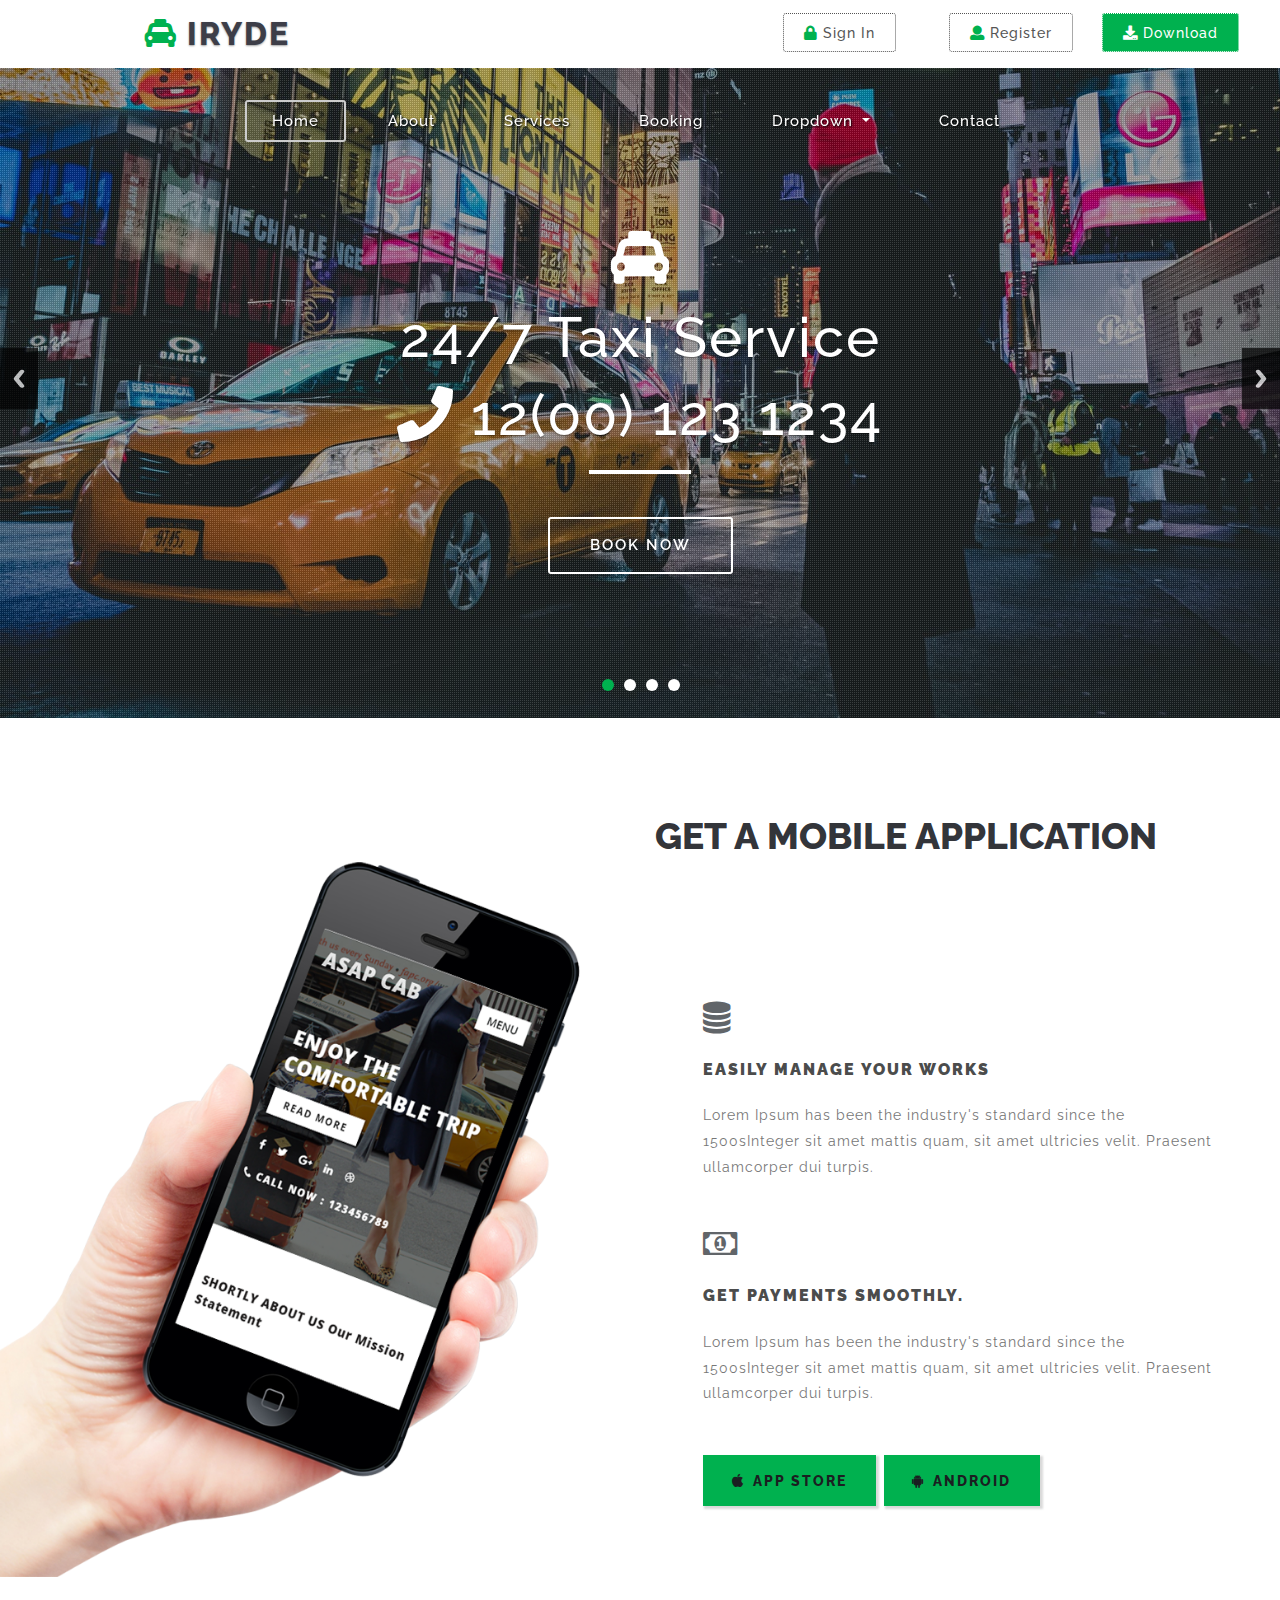
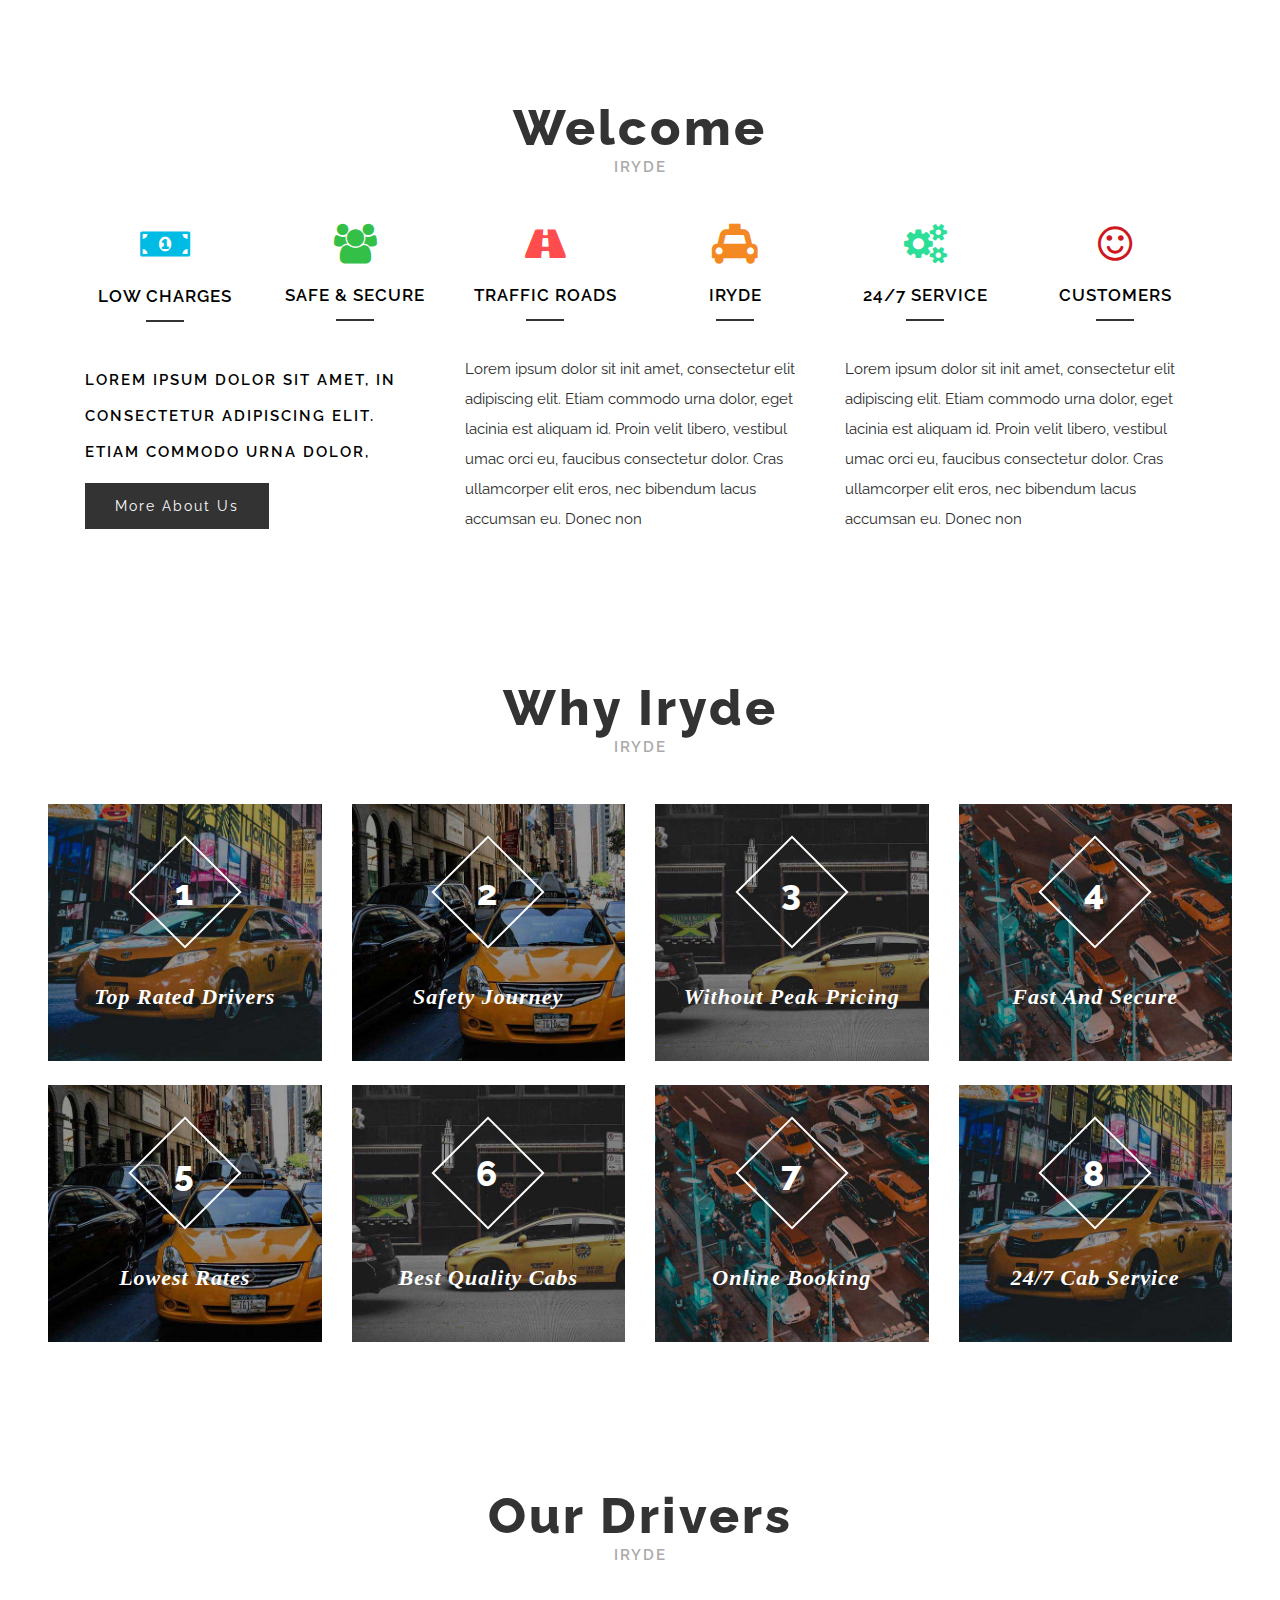
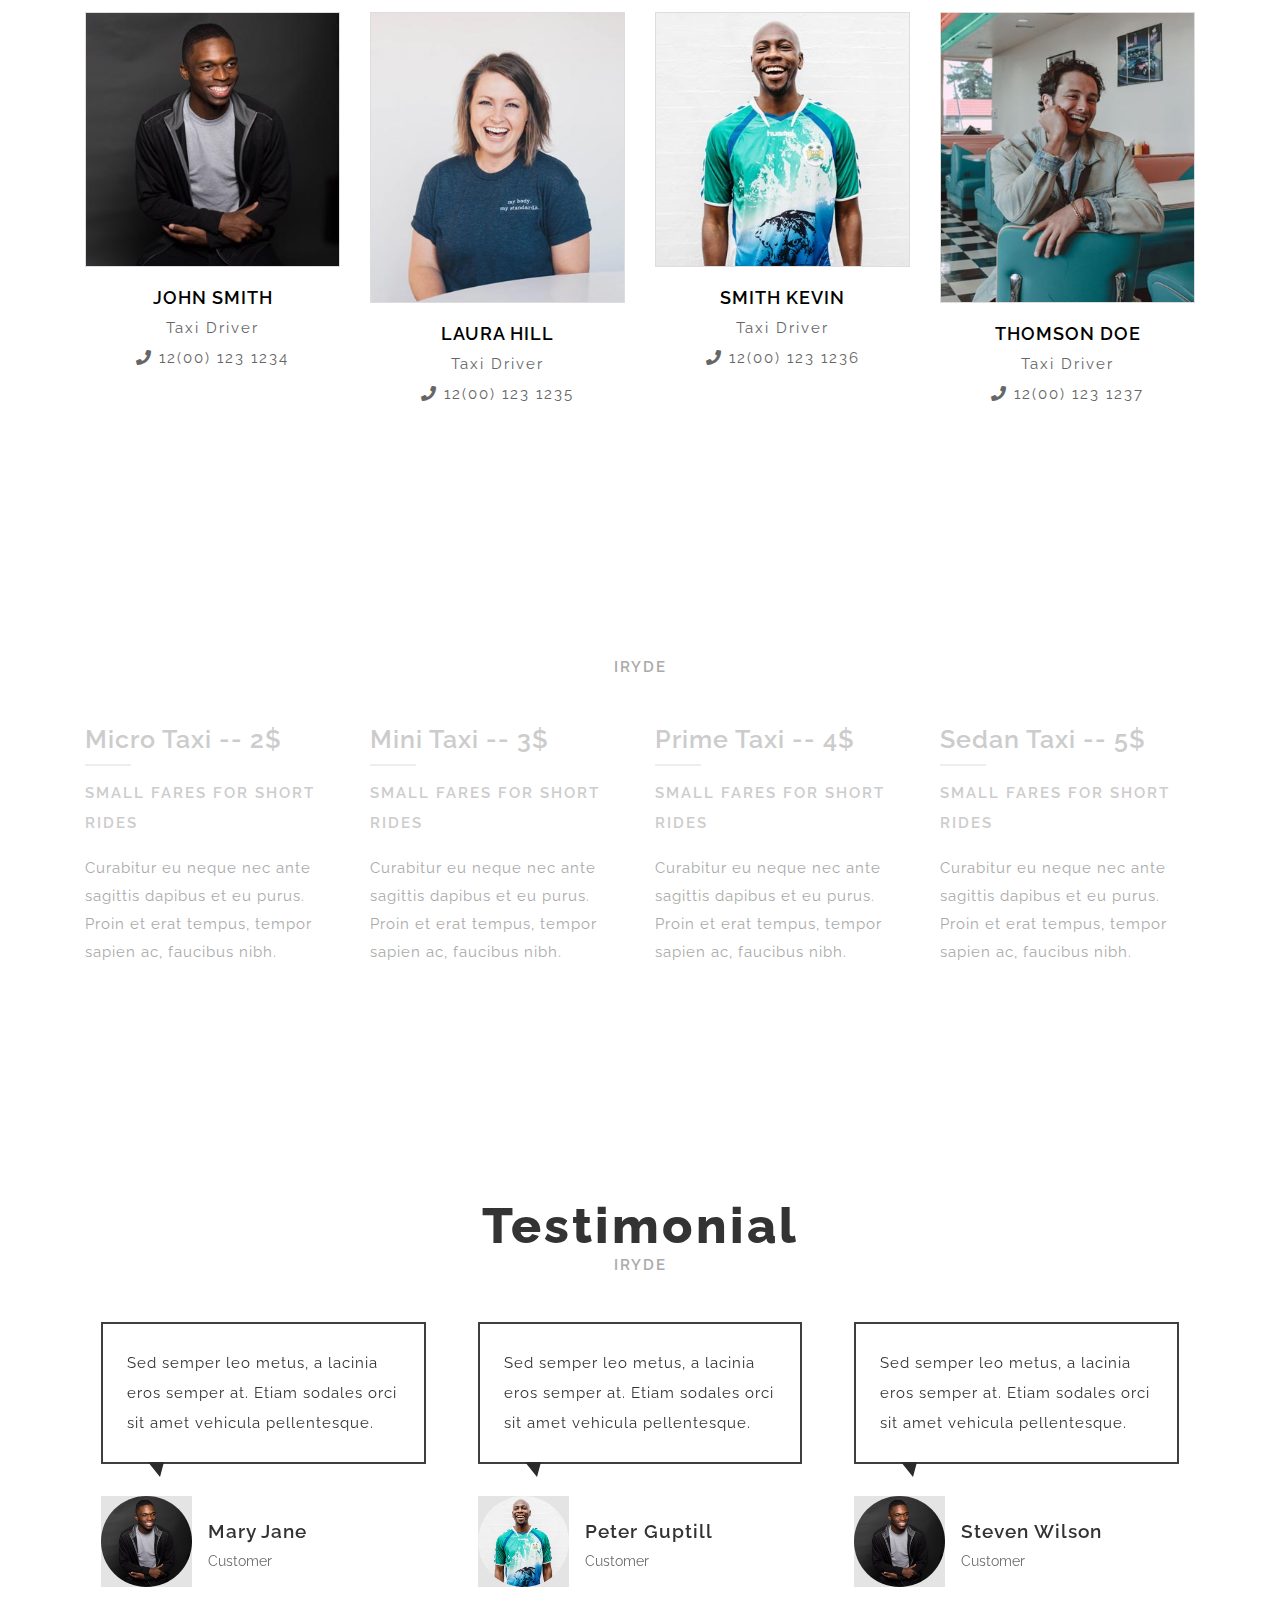
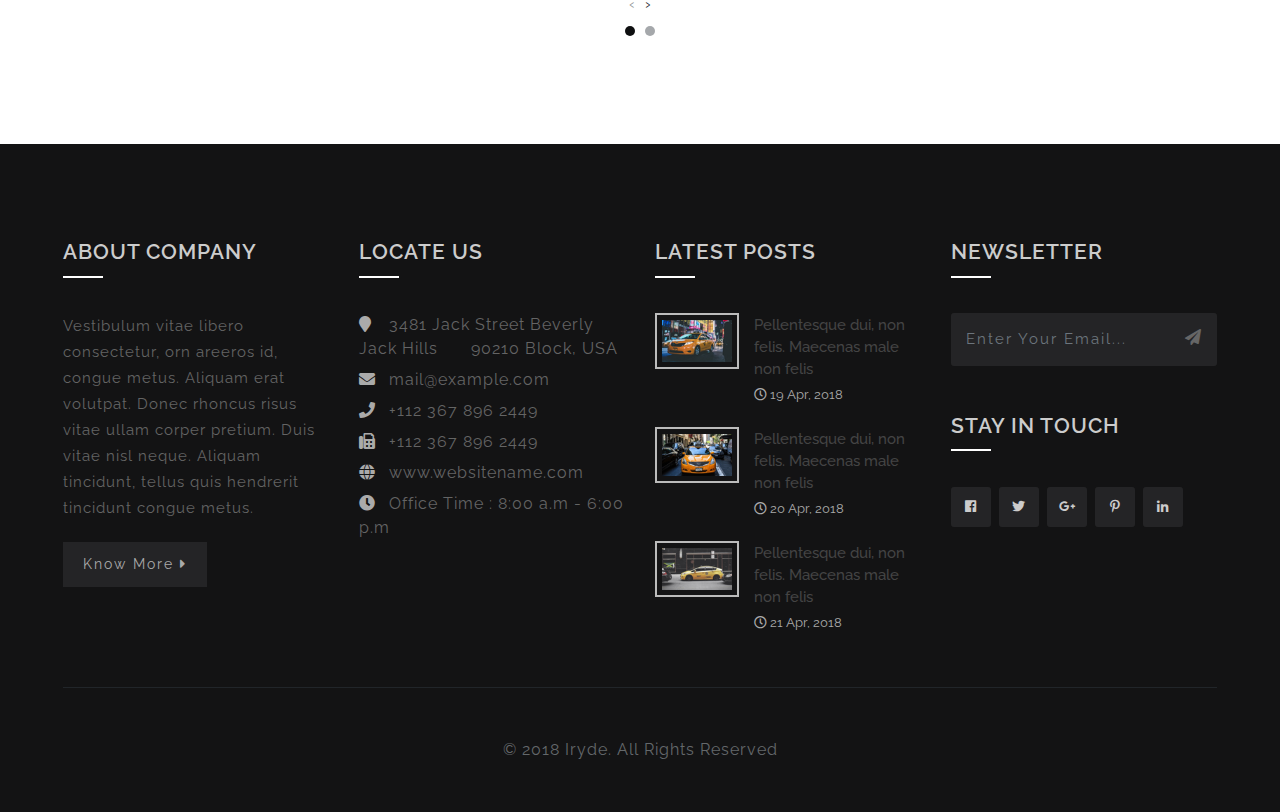
==== commit 86e88c93: "Add side bar and change color fill" ====
--- a/index.html
+++ b/index.html
@@ -1,864 +1,974 @@
 <!DOCTYPE html>
 <html lang="en">
-<head>
-<title>Iryde e-hailing web | Home</title>
-	
-	<!-- Meta tag Keywords -->
-	<meta name="viewport" content="width=device-width, initial-scale=1">
-	<meta charset="utf-8">
-	<meta name="keywords" content="Iryde Responsive web template, Bootstrap Web Templates, Flat Web Templates, Android Compatible web template, 
+
+	<head>
+		<title>Iryde e-hailing web | Home</title>
+
+		<!-- Meta tag Keywords -->
+		<meta name="viewport" content="width=device-width, initial-scale=1">
+		<meta charset="utf-8">
+		<meta name="keywords" content="Iryde Responsive web template, Bootstrap Web Templates, Flat Web Templates, Android Compatible web template, 
 	Smartphone Compatible web template, free webdesigns for Nokia, Samsung, LG, SonyEricsson, Motorola web design" />
-	<script type="application/x-javascript">
-		addEventListener("load", function () {
-			setTimeout(hideURLbar, 0);
-		}, false);
-
-		function hideURLbar() {
-			window.scrollTo(0, 1);
-		}
-	</script>
-	<!--// Meta tag Keywords -->
-
-	<link rel="stylesheet" href="css/owl.carousel.css" type="text/css" media="all">
-	<link rel="stylesheet" href="css/owl.theme.css" type="text/css" media="all">
-	<!-- css files -->
-	<link rel="stylesheet" href="css/bootstrap.css"> <!-- Bootstrap-Core-CSS -->
-	<link rel="stylesheet" href="css/style.css" type="text/css" media="all" /> <!-- Style-CSS --> 
-	<link rel="stylesheet" href="css/fontawesome-all.css">
-	<link 
-  href="http://cdnjs.cloudflare.com/ajax/libs/font-awesome/4.3.0/css/font-awesome.css" 
-  rel="stylesheet"  type='text/css'>
- <!-- Font-Awesome-Icons-CSS -->
-	<!-- //css files -->
-
-	<!-- web-fonts -->
-	<link href="//fonts.googleapis.com/css?family=Raleway:100,100i,200,200i,300,300i,400,400i,500,500i,600,600i,700,700i,800,800i,900,900i&amp;subset=latin-ext" rel="stylesheet">
-	<!-- //web-fonts -->
-	
-</head>
-
-<body>
-
-<!--/banner-->
-	<div class="top-bar_sub_header container-fluid">
-		<div class="row">
-			
-			
-
-			<div class="col-md-4 col-sm-6 logo">
-				<a class="navbar-brand" href="index.html">
-					<i class="fas fa-taxi"></i> Iryde</a>
-			</div>
-
-			<div class="col-md-3 col-sm-6 log-icons mt-2">
-				<!-- <p class="py-2"><i class="fas fa-phone"></i> Call Taxi : 12(00) 123 1234</p> -->
-			</div>
-			
-			
-			<div class="col-md-5 top-forms mt-md-3 mt-2 mb-md-0 mb-3">
-				<span class="mx-lg-4 mx-md-2  mx-1">
-					<a href="#" data-toggle="modal" aria-pressed="false" data-target="#exampleModal">
-						<i class="fas fa-lock"></i> Sign In</a>
-				</span>
-				<span class="mx-lg-4 mx-md-2  mx-1">
-					<a href="#" data-toggle="modal" data-target="#exampleModal1" >
-						<i class="fas fa-user"></i> Register</a>
-				</span>
-				<span>
-					<a href="#" data-toggle="modal" data-target="#exampleModal1" >
-						<i class="fas fa-download"></i> Download</a>
-				</span>
-			</div>
+		<script type="application/x-javascript">
+			addEventListener("load", function () {
+				setTimeout(hideURLbar, 0);
+			}, false);
+
+			function hideURLbar() {
+				window.scrollTo(0, 1);
+			}
+		</script>
+		<!--// Meta tag Keywords -->
+
+		<link rel="stylesheet" href="css/owl.carousel.css" type="text/css" media="all">
+		<link rel="stylesheet" href="css/owl.theme.css" type="text/css" media="all">
+		<!-- css files -->
+		<link rel="stylesheet" href="css/bootstrap.css"> <!-- Bootstrap-Core-CSS -->
+		<link rel="stylesheet" href="css/style.css" type="text/css" media="all" /> <!-- Style-CSS -->
+		<link rel="stylesheet" href="css/fontawesome-all.css">
+		<link href="http://cdnjs.cloudflare.com/ajax/libs/font-awesome/4.3.0/css/font-awesome.css" rel="stylesheet"
+			type='text/css'>
+		<!-- Font-Awesome-Icons-CSS -->
+		<!-- //css files -->
+
+		<!-- web-fonts -->
+		<link
+			href="//fonts.googleapis.com/css?family=Raleway:100,100i,200,200i,300,300i,400,400i,500,500i,600,600i,700,700i,800,800i,900,900i&amp;subset=latin-ext"
+			rel="stylesheet">
+		<!-- //web-fonts -->
+
+	</head>
+
+	<body>
+		<div class="pull-right toggle-right-sidebar">
+			<span class="tooltips fa title-open-right-sidebar tooltipstered fa-angle-double-right" id="rightIcon">
+				<span class="tooltiptext">Hide</span>
+			</span>
+			<span class="tooltips fa title-open-right-sidebar tooltipstered fa-angle-double-left" id="leftIcon"
+				style="display: none;">
+			<span class="tooltiptext">Show</span>
+		</span>
 		</div>
-	</div>
-
-	<div class="banner" id="home">
-		<!-- header -->
-		<header>
-			<nav class="navbar navbar-expand-lg navbar-light bg-light top-header">
-				<button class="navbar-toggler mx-auto" type="button" data-toggle="collapse" data-target="#navbarSupportedContent" aria-controls="navbarSupportedContent"
-				    aria-expanded="false" aria-label="Toggle navigation">
-					<span class="navbar-toggler-icon"></span>
-				</button>
-
-				<div class="collapse navbar-collapse" id="navbarSupportedContent">
-					<ul class="navbar-nav mx-auto">
-						<li class="nav-item active">
-							<a class="nav-link ml-lg-0" href="index.html">Home
-								<span class="sr-only">(current)</span>
-							</a>
-						</li>
-						<li class="nav-item">
-							<a class="nav-link" href="about.html">About</a>
-						</li>
-						<li class="nav-item">
-							<a class="nav-link" href="services.html">Services</a>
-						</li>
-						<li class="nav-item">
-							<a class="nav-link" href="booking.html">Booking</a>
-						</li>
-						<li class="nav-item dropdown">
-							<a class="nav-link dropdown-toggle" href="#" id="navbarDropdown" role="button" data-toggle="dropdown" aria-haspopup="true"
-							    aria-expanded="false">
-								Dropdown
-							</a>
-							<div class="dropdown-menu" aria-labelledby="navbarDropdown">
-								<a class="dropdown-item text-center" href="about.html">About</a>
-								<a class="dropdown-item text-center" href="services.html">Services</a>
-
-							</div>
-						</li>
-						<li class="nav-item">
-							<a class="nav-link" href="contact.html">Contact</a>
-						</li>
-					</ul>
-
-				</div>
-			</nav>
-		</header>
-		<!-- //header -->
-		<!-- banner-text -->
-		<div id="wrapper">
-
-			<!-- Slideshow 1 -->
-			<div class="rslides_container">
-				<ul class="rslides" id="slider1">
-					<li>
-						<div class="banner-img">
-							<div class="bs-slider-overlay">
-								<div class="banner-info text-center">
-									<span class="fas fa-taxi"></span>
-									<h1>24/7 Taxi Service </h1>
-									<h2 class="mb-5"><i class="fas fa-phone"></i> 12(00) 123 1234</h2>
-									<a href="booking.html">Book Now </a>
-								</div>
-							</div>
-						</div>
-					</li>
-					<li>
-						<div class="banner-img one">
-							<div class="bs-slider-overlay">
-								<div class="banner-info text-center">
-									<span class="fas fa-taxi"></span>
-									<h4>Online Cab Booking</h4>
-									<h5 class="mb-5">No Extra Charges</h5>
-									<a href="booking.html">Book Now </a>
-								</div>
-							</div>
-						</div>
-					</li>
-					<li>
-						<div class="banner-img two">
-							<div class="bs-slider-overlay">
-								<div class="banner-info text-center">
-									<span class="fas fa-taxi"></span>
-									<h4>Reach Your Destination</h4>
-									<h5 class="mb-5">Within Exact Time </h5>
-									<a href="booking.html">Book Now </a>
-								</div>
-							</div>
-						</div>
-					</li>
-					<li>
-						<div class="banner-img three">
-							<div class="bs-slider-overlay">
-								<div class="banner-info text-center">
-									<span class="fas fa-taxi"></span>
-									<h4>Travel Safe & Secure</h4>
-									<h5 class="mb-5">Assured Cab Service</h5>
-									<a href="booking.html">Book Now </a>
-								</div>
-							</div>
-						</div>
-					</li>
-
-				</ul>
+		<div id="right-sidebar" class="right-sidebar-notifcations nav-collapse">
+			<div class=" bs-example bs-example-tabs right-sidebar-tab-notification" data-example-id="togglable-tabs">
+
+				<div id="w3lDemoBar" class="w3l-demo-bar ">
+					<div class="demo-btns">
+						<a href="#" data-toggle="modal" aria-pressed="false" data-target="#exampleModal">
+							<span class="tooltips w3l-icon -back">
+								<span class=" fas fa-user">
+									<span class="tooltiptext">Register</span>
+								</span>
+							</span>
+						</a>
+						
+						<a href="#" data-toggle="modal" data-target="#exampleModal" class="no-margin-bottom-mobile">
+							<span class="tooltips w3l-icon -buy">
+								<span class="fas fa-lock">
+									<span class="tooltiptext">Sign in</span>
+								</span>
+							</span>
+						</a>
+						<a href="#">
+							<span class="tooltips w3l-icon -download">
+								<span class="fas fa-download">
+									<span class="tooltiptext">Download</span>
+								</span>
+							</span>
+						</a>
+					</div>
+				</div>
+				<div class="right-sidebar-panel-content animated fadeInRight" tabindex="5003"
+					style="overflow: hidden; outline: none;">
+				</div>
 			</div>
 		</div>
-	</div>
-	<!-- //banner -->
-
-	<section class="app-serve pt-5">
-        <div class="container-fluid pt-lg-5">
-            <div class="ab-grids row text-left">
-                <div class="col-lg-6 pl-0 pr-lg-5 mt-lg-5 app-mob">
-                    <img src="images/app1.png" class="img-fluid" alt="mobile-image">
-                </div>
-                <div class="col-lg-6 mb-lg-5">
-
-                    <h3 class="tittle mb-lg-5 mb-3">Get a Mobile Application</h3>
-
-                    <div class="feature-grids text-left mt-5 p-lg-5">
-                        <div class="bottom-gd my-lg-5">
-                            <span class="fa fa-database" aria-hidden="true"></span>
-                            <h3 class="my-4">Easily manage your works</h3>
-                            <p>Lorem Ipsum has been the industry's standard since the 1500sInteger sit amet mattis quam, sit amet ultricies velit. Praesent ullamcorper dui turpis.</p>
-                        </div>
-                        <div class="bottom-gd my-lg-5">
-                            <span class="fa fa-money" aria-hidden="true"></span>
-                            <h3 class="my-4">Get payments smoothly.</h3>
-                            <p>Lorem Ipsum has been the industry's standard since the 1500sInteger sit amet mattis quam, sit amet ultricies velit. Praesent ullamcorper dui turpis.</p>
-                        </div>
-                        <ul class="list-unstyled apps-lists">
-                            <li>
-                                <a href="#" class="btn"><span class="fa fa-apple mr-2" aria-hidden="true"></span>App Store</a>
-                            </li>
-                            <li class="ml-2">
-                                <a href="#" class="btn"><span class="fa fa-android mr-2" aria-hidden="true"></span>Android</a>
-                            </li>
-                        </ul>
-
-                    </div>
-                </div>
-            </div>
-        </div>
-    </section>
-	
-<!-- about -->
-<section class="about py-5">
-	<div class="container py-lg-5 py-3">
-		<h3 class="heading text-capitalize text-center">Welcome</h3>
-		<h5 class="heading mb-5 text-center">Iryde</h5>
-		<div class="about-head text-center ">
-			<div class="row about-grids-top mb-5">
-				<div class="col-lg-2 col-sm-4 col-6 about-grid p-0">
-					<i class="fas fa-money-bill-alt" aria-hidden="true"></i>
-					<h4>Low Charges</h4>
-				</div>
-				<div class="col-lg-2 col-sm-4 col-6 about-grid p-0">
-					<i class="fa fa-users" aria-hidden="true"></i>
-					<h4>Safe & Secure</h4>
-				</div>
-				<div class="col-lg-2 col-sm-4 col-6 mt-sm-0 mt-5 about-grid p-0">
-					<i class="fa fa-road" aria-hidden="true"></i>
-					<h4>Traffic Roads</h4>
-				</div>
-				<div class="col-lg-2 col-sm-4 col-6 mt-lg-0 mt-5 about-grid p-0">
-					<i class="fa fa-taxi" aria-hidden="true"></i>
-					<h4>Iryde</h4>
-				</div>
-				<div class="col-lg-2 col-sm-4 col-6 mt-lg-0 mt-5 about-grid p-0">
-					<i class="fa fa-cogs" aria-hidden="true"></i>
-					<h4>24/7 Service</h4>
-				</div>
-				<div class="col-lg-2 col-sm-4 col-6 mt-lg-0 mt-5 about-grid p-0">
-					<i class="fa fa-smile" aria-hidden="true"></i>
-					<h4>Customers</h4>
-				</div>
-			</div>
-			<div class="row about-grids-bottom text-left">
-				<div class="col-md-4 mb-md-0 mb-5 about-bottom-grid">
-					<h4 class="mb-4">Lorem ipsum dolor sit amet, In consectetur adipiscing elit. Etiam commodo urna dolor,</h4>
-					<a href="about.html"> More About Us</a>	
-				</div>
-				<div class="col-md-4 about-bottom-grid">
-					<p>Lorem ipsum dolor sit init amet, consectetur elit adipiscing elit. Etiam commodo urna dolor, eget lacinia est aliquam id. Proin velit libero, vestibul umac orci eu, faucibus consectetur dolor. Cras ullamcorper elit eros, nec bibendum lacus accumsan eu. Donec non </p>
-				</div>
-				<div class="col-md-4 about-bottom-grid">
-					<p>Lorem ipsum dolor sit init amet, consectetur elit adipiscing elit. Etiam commodo urna dolor, eget lacinia est aliquam id. Proin velit libero, vestibul umac orci eu, faucibus consectetur dolor. Cras ullamcorper elit eros, nec bibendum lacus accumsan eu. Donec non </p>
+
+		<!--/banner-->
+		<div class="top-bar_sub_header container-fluid">
+			<div class="row">
+
+
+
+				<div class="col-md-4 col-sm-6 logo">
+					<a class="navbar-brand" href="index.html">
+						<i class="fas fa-taxi"></i> Iryde</a>
+				</div>
+
+				<div class="col-md-3 col-sm-6 log-icons mt-2">
+					<!-- <p class="py-2"><i class="fas fa-phone"></i> Call Taxi : 12(00) 123 1234</p> -->
+				</div>
+
+
+				<div class="col-md-5 top-forms mt-md-3 mt-2 mb-md-0 mb-3">
+					<span class="mx-lg-4 mx-md-2  mx-1">
+						<a href="#" data-toggle="modal" aria-pressed="false" data-target="#exampleModal">
+							<i class="fas fa-lock"></i> Sign In</a>
+					</span>
+					<span class="mx-lg-4 mx-md-2  mx-1">
+						<a href="#" data-toggle="modal" data-target="#exampleModal1">
+							<i class="fas fa-user"></i> Register</a>
+					</span>
+					<span>
+						<a href="#" data-toggle="modal" data-target="#exampleModal1">
+							<i class="fas fa-download"></i> Download</a>
+					</span>
 				</div>
 			</div>
 		</div>
-				
-	</div>
-</section>
-<!-- //about -->
-
-<!-- Why Iryde -->
-<section class="why">
-	<div class="container-fluid p-md-5 p-3">
-		<h3 class="heading text-capitalize text-center">Why Iryde</h3>
-		<h5 class="heading mb-5 text-center">Iryde</h5>
-		<div class="row why-grids">
-			<div class="col-lg-3 col-md-4 col-sm-6">
-				<div class="py-5 px-2 mb-4 grid1 text-center">
-					<h4 class="mx-auto"><span>1</span></h4>
-					<p class="mt-5">Top Rated Drivers</p>
-				</div>
-			</div>
-			<div class="col-lg-3 col-md-4 col-sm-6">
-				<div class="py-5 px-2 mb-4 grid2 text-center">
-					<h4 class="mx-auto"><span>2</span></h4>
-					<p class="mt-5">Safety Journey</p>
-				</div>
-			</div>
-			<div class="col-lg-3 col-md-4 col-sm-6">
-				<div class="py-5 px-2 mb-4 grid3 text-center">
-					<h4 class="mx-auto"><span>3</span></h4>
-					<p class="mt-5">Without Peak Pricing</p>
-				</div>
-			</div>
-			<div class="col-lg-3 col-md-4 col-sm-6">
-				<div class="py-5 px-2 mb-4 grid4 text-center">
-					<h4 class="mx-auto"><span>4</span></h4>
-					<p class="mt-5">Fast And Secure</p>
-				</div>
-			</div>
-			<div class="col-lg-3 col-md-4 col-sm-6">
-				<div class="py-5 px-2 mb-md-0 mb-4 grid5 text-center">
-					<h4 class="mx-auto"><span>5</span></h4>
-					<p class="mt-5">Lowest Rates</p>
-				</div>
-			</div>
-			<div class="col-lg-3 col-md-4 col-sm-6">
-				<div class="py-5 px-2 mb-md-0 mb-4 grid6 text-center">
-					<h4 class="mx-auto"><span>6</span></h4>
-					<p class="mt-5">Best Quality Cabs</p>
-				</div>
-			</div>
-			<div class="col-lg-3 col-md-4 col-sm-6">
-				<div class="py-5 px-2 mb-sm-0 mb-4 grid7 text-center">
-					<h4 class="mx-auto"><span>7</span></h4>
-					<p class="mt-5">Online Booking</p>
-				</div>
-			</div>
-			<div class="col-lg-3 col-md-4 col-sm-6">
-				<div class="py-5 px-2 grid8 text-center">
-					<h4 class="mx-auto"><span>8</span></h4>
-					<p class="mt-5">24/7 Cab Service</p>
-				</div>
-			</div>
-		</div>
-	</div>
-</section>
-<!-- //Why Iryde -->
-
-<!-- team -->
-<section class="team-row py-5">
-	<div class="container py-lg-5 py-3">
-		<h3 class="heading text-capitalize text-center">Our Drivers</h3>
-		<h5 class="heading mb-5 text-center">Iryde</h5>
-		<div class="row text-center">
-			<div class="col-lg-3 col-sm-6 col-6 team-grids">
-				<div class="team-effect">
-					<img src="images/team1.jpg" alt="img" class="img-fluid">
-				</div>
-				<!-- team text -->
-				<div class="team-text mt-3">
-					<h4>John Smith</h4>
-					<p class="my-2">Taxi Driver</p>
-					<p><i class="fas fa-phone" aria-hidden="true"></i> 12(00) 123 1234</p>
-				</div>
-				<!-- //team text -->
-			</div>
-			<div class="col-lg-3 col-sm-6 col-6 team-grids">
-				<div class="team-effect">
-					<img src="images/team2.jpg" alt="img" class="img-fluid">
-				</div>
-				<!-- team text -->
-				<div class="team-text mt-3">
-					<h4>Laura Hill</h4>
-					<p class="my-2">Taxi Driver</p>
-					<p><i class="fas fa-phone" aria-hidden="true"></i> 12(00) 123 1235</p>
-				</div>
-				<!-- //team text -->
-			</div>
-			<div class="col-lg-3 col-sm-6 col-6 team-grids mt-lg-0 mt-5">
-				<div class="team-effect">
-					<img src="images/team3.jpg" alt="img" class="img-fluid">
-				</div>
-				<!-- team text -->
-				<div class="team-text mt-3">
-					<h4>Smith Kevin</h4>
-					<p class="my-2">Taxi Driver</p>
-					<p><i class="fas fa-phone" aria-hidden="true"></i> 12(00) 123 1236</p>
-				</div>
-				<!-- //team text -->
-			</div>
-			<div class="col-lg-3 col-sm-6 col-6 team-grids mt-lg-0 mt-5">
-				<div class="team-effect">
-					<img src="images/team4.jpg" alt="img" class="img-fluid">
-				</div>
-				<!-- team text -->
-				<div class="team-text mt-3">
-					<h4>Thomson Doe</h4>
-					<p class="my-2">Taxi Driver</p>
-					<p><i class="fas fa-phone" aria-hidden="true"></i> 12(00) 123 1237</p>
-				</div>
-				<!-- //team text -->
-			</div>
-		</div>
-	</div>
-</section>
-<!-- //team -->
-
-<!-- Our prices -->
-<section class="prices py-5">
-	<div class="container py-lg-5 py-3">
-		<h3 class="heading text-capitalize text-center">Our Pricing</h3>
-		<h5 class="heading mb-5 text-center">Iryde</h5>
-		<div class="row pricing-grids">
-			<div class="col-lg-3 col-md-6 price-grid">
-				<h3 class="mb-4">Micro Taxi -- <span class="">2$</span></h3>
-				<h4 class="my-3">Small fares for short rides</h4>
-				<p> Curabitur eu neque nec ante sagittis dapibus et eu purus. Proin et erat tempus, tempor sapien ac, faucibus nibh.</p>
-				<ul class="d-flex mt-3">
-					<li class="mr-3">2 <i class="fas fa-male" aria-hidden="true"></i></li>
-					<li class="mr-3">1 <i class="fas fa-suitcase" aria-hidden="true"></i></li>
-				</ul>
-			</div>
-			<div class="col-lg-3 col-md-6 mt-md-0 mt-5 price-grid">
-				<h3 class="mb-4">Mini Taxi -- <span class="">3$</span></h3>
-				<h4 class="my-3">Small fares for short rides</h4>
-				<p> Curabitur eu neque nec ante sagittis dapibus et eu purus. Proin et erat tempus, tempor sapien ac, faucibus nibh.</p>
-				<ul class="d-flex mt-3">
-					<li class="mr-3">2 <i class="fas fa-male" aria-hidden="true"></i></li>
-					<li class="mr-3">2 <i class="fas fa-suitcase" aria-hidden="true"></i></li>
-					<li class="mr-3">1 <i class="fas fa-wifi" aria-hidden="true"></i></li>
-				</ul>
-			</div>
-			<div class="col-lg-3 col-md-6 mt-lg-0 mt-5 price-grid">
-				<h3 class="mb-4">Prime Taxi -- <span class="">4$</span></h3>
-				<h4 class="my-3">Small fares for short rides</h4>
-				<p> Curabitur eu neque nec ante sagittis dapibus et eu purus. Proin et erat tempus, tempor sapien ac, faucibus nibh.</p>
-				<ul class="d-flex mt-3">
-					<li class="mr-3">3 <i class="fas fa-male" aria-hidden="true"></i></li>
-					<li class="mr-3">2 <i class="fas fa-suitcase" aria-hidden="true"></i></li>
-					<li class="mr-3">1 <i class="fas fa-wifi" aria-hidden="true"></i></li>
-				</ul>
-			</div>
-			<div class="col-lg-3 col-md-6 mt-lg-0 mt-5 price-grid">
-				<h3 class="mb-4">Sedan Taxi -- <span class="">5$</span></h3>
-				<h4 class="my-3">Small fares for short rides</h4>
-				<p> Curabitur eu neque nec ante sagittis dapibus et eu purus. Proin et erat tempus, tempor sapien ac, faucibus nibh.</p>
-				<ul class="d-flex mt-3">
-					<li class="mr-3">4 <i class="fas fa-male" aria-hidden="true"></i></li>
-					<li class="mr-3">3 <i class="fas fa-suitcase" aria-hidden="true"></i></li>
-					<li class="mr-3">1 <i class="fas fa-wifi" aria-hidden="true"></i></li>
-				</ul>
-			</div>
-		</div>
-	</div>
-</section>
-<!-- //Our prices -->
-
-<!--/testimonials-->
-<section class="testimonials price-bottom-testimonials py-5">
-	<div class="container py-lg-5 py-3">
-		<h3 class="heading text-capitalize text-center">Testimonial</h3>
-		<h5 class="heading mb-5 text-center">Iryde</h5>
-		<div class="inner-sec-slider">
-			<div class="owl-carousel owl-theme">
-				<div class="item">
-					<div class="feedback-info">
-						<div class="feedback-top p-4">
-							<p> Sed semper leo metus, a lacinia eros semper at. Etiam sodales orci sit amet vehicula pellentesque. </p>
-						</div>
-						<div class="feedback-grids">
-							<div class="feedback-img">
-								<img src="images/team1.jpg" class="img-fluid" alt="" />
-							</div>
-							<div class="feedback-img-info">
-								<h5>Mary Jane</h5>
-								<p>Customer</p>
-							</div>
-							<div class="clearfix"> </div>
-						</div>
-					</div>
-				</div>
-				<div class="item">
-					<div class="feedback-info">
-						<div class="feedback-top p-4">
-							<p> Sed semper leo metus, a lacinia eros semper at. Etiam sodales orci sit amet vehicula pellentesque. </p>
-						</div>
-						<div class="feedback-grids">
-							<div class="feedback-img">
-								<img src="images/team3.jpg" class="img-fluid" alt="" />
-							</div>
-							<div class="feedback-img-info">
-								<h5>Peter Guptill</h5>
-								<p>Customer</p>
-							</div>
-							<div class="clearfix"> </div>
-						</div>
-					</div>
-				</div>
-				<div class="item">
-					<div class="feedback-info">
-						<div class="feedback-top p-4">
-							<p> Sed semper leo metus, a lacinia eros semper at. Etiam sodales orci sit amet vehicula pellentesque. </p>
-						</div>
-						<div class="feedback-grids">
-							<div class="feedback-img">
-								<img src="images/team1.jpg" class="img-fluid" alt="" />
-							</div>
-							<div class="feedback-img-info">
-								<h5>Steven Wilson</h5>
-								<p>Customer</p>
-							</div>
-							<div class="clearfix"> </div>
-						</div>
-					</div>
-				</div>
-				<div class="item">
-					<div class="feedback-info">
-						<div class="feedback-top p-4">
-							<p> Sed semper leo metus, a lacinia eros semper at. Etiam sodales orci sit amet vehicula pellentesque. </p>
-						</div>
-						<div class="feedback-grids">
-							<div class="feedback-img">
-								<img src="images/team3.jpg" class="img-fluid" alt="" />
-							</div>
-							<div class="feedback-img-info">
-								<h5>Mary Jane</h5>
-								<p>Customer</p>
-							</div>
-							<div class="clearfix"> </div>
-						</div>
-					</div>
-				</div>
-				<div class="item">
-					<div class="feedback-info">
-						<div class="feedback-top p-4">
-							<p> Sed semper leo metus, a lacinia eros semper at. Etiam sodales orci sit amet vehicula pellentesque. </p>
-						</div>
-						<div class="feedback-grids">
-							<div class="feedback-img">
-								<img src="images/team1.jpg" class="img-fluid" alt="" />
-							</div>
-							<div class="feedback-img-info">
-								<h5>Peter Guptill</h5>
-								<p>Customer</p>
-							</div>
-							<div class="clearfix"> </div>
-						</div>
-					</div>
-				</div>
-				<div class="item">
-					<div class="feedback-info">
-						<div class="feedback-top p-4 p-4">
-							<p> Sed semper leo metus, a lacinia eros semper at. Etiam sodales orci sit amet vehicula pellentesque. </p>
-						</div>
-						<div class="feedback-grids">
-							<div class="feedback-img">
-								<img src="images/team3.jpg" class="img-fluid" alt="" />
-							</div>
-							<div class="feedback-img-info">
-								<h5>Steven Wilson</h5>
-								<p>Customer</p>
-							</div>
-							<div class="clearfix"> </div>
-						</div>
-					</div>
-				</div>
-			</div>
-		</div>
-	</div>
-</section>
-<!--//testimonials-->
-	
-<!--footer-->
-<footer class="py-sm-5 py-4 px-md-5 px-3">
-	<div class="container-fluid pt-lg-5">
-		<div class="row">
-			<div class="col-lg-3 col-sm-6 mb-lg-0 mb-5 footer-grid-grid1 text-left">
-				<h3 class="mb-sm-5 mb-4 mt-sm-0 mt-4">About Company</h3>	
-				<p>Vestibulum vitae libero consectetur, orn areeros id, congue metus. Aliquam erat volutpat. Donec rhoncus risus vitae ullam corper pretium. Duis vitae nisl neque. Aliquam tincidunt, tellus quis hendrerit tincidunt congue metus. </p>
-				<a href="#" class="read">Know More <i class="fas fa-caret-right"></i></a>
-			</div>
-			<div class="col-lg-3 col-sm-6 mb-lg-0 mb-5 footer-grid-grid1 text-left">
-				<h3 class="mb-sm-5 mb-4">Locate Us</h3>	
-				<ul class="inner-footer-bottom-list">
-					<li> <span class="fas fa-map-marker"></span> 3481 Jack Street Beverly Jack Hills<span> 90210 Block, USA </span></li>
-					<li> <span class="fas fa-envelope"></span> <a href="mailto:name@example.com"> mail@example.com</a> </li>
-					<li> <span class="fas fa-phone"></span> +112 367 896 2449 </li>
-					<li> <span class="fas fa-fax"></span> +112 367 896 2449 </li>
-					<li> <span class="fas fa-globe"></span> <a href="#"> www.websitename.com</a> </li>
-					<li> <span class="fas fa-clock"></span> Office Time  : 8:00 a.m - 6:00 p.m</li>
-				</ul>
-			</div>
-			<div class="col-lg-3 col-sm-6 mb-sm-0 mb-5 footer-grid-posts text-left">
-				<div class="tech-btm">
-					<h3 class="mb-sm-5 mb-4">Latest Posts</h3>
-					<div class="blog-grids row mb-3">
-						<div class="col-4 pr-0 blog-grid-left">
-							<a href="#">
-								<img src="images/blog1.jpg" class="img-fluid" alt="">
-							</a>
-						</div>
-						<div class="col-8 blog-grid-right">
-
-							<h5>
-								<a href="#">Pellentesque dui, non felis. Maecenas male non felis </a>
-							</h5>
-							<div class="sub-meta">
-								<span>
-									<i class="far fa-clock"></i> 19 Apr, 2018</span>
-							</div>
-						</div>
-						
-					</div>
-					<div class="blog-grids row mb-3">
-						<div class="col-4 pr-0 blog-grid-left">
-							<a href="#">
-								<img src="images/blog2.jpg" class="img-fluid" alt="">
-							</a>
-						</div>
-						<div class="col-8 blog-grid-right">
-
-							<h5>
-								<a href="#">Pellentesque dui, non felis. Maecenas male non felis </a>
-							</h5>
-							<div class="sub-meta">
-								<span>
-									<i class="far fa-clock"></i> 20 Apr, 2018</span>
-							</div>
-						</div>
-						
-					</div>
-					<div class="blog-grids row">
-						<div class="col-4 pr-0 blog-grid-left">
-							<a href="#">
-								<img src="images/blog3.jpg" class="img-fluid" alt="">
-							</a>
-						</div>
-						<div class="col-8 blog-grid-right">
-
-							<h5>
-								<a href="#">Pellentesque dui, non felis. Maecenas male non felis </a>
-							</h5>
-							<div class="sub-meta">
-								<span>
-									<i class="far fa-clock"></i> 21 Apr, 2018</span>
-							</div>
-						</div>
-						
-					</div>
-				</div>
-			</div>
-			<!-- subscribe -->
-			<div class="col-lg-3 col-sm-6 subscribe-main footer-grid-posts text-left">
-				<h3 class="mb-sm-5 mb-4">Newsletter</h3>
-				<div class="subscribe-main text-left">
-					<div class="subscribe-form">
-						<form action="#" method="post" class="subscribe_form">
-							<input class="form-control" type="email" placeholder="Enter Your Email..." required="">
-							<button type="submit" class="btn1 btn-primary submit"><i class="fas fa-paper-plane" aria-hidden="true"></i></button>
-						</form>
-				   </div>
-				</div>
-				<!-- //subscribe -->
-				<div class="footer-social">
-				<div class="copyrighttop">
-				<h3 class="mb-sm-5 mb-4">Stay In Touch</h3>
-					<ul>
-						<li class="mr-1">
-							<a class="facebook" href="#">
-								<i class="fab fa-facebook-f"></i>
-							</a>
-						</li>
-						<li class="mr-1">
-							<a class="facebook" href="#">
-								<i class="fab fa-twitter"></i>
-							</a>
-						</li>
-						<li class="mr-1">
-							<a class="facebook" href="#">
-								<i class="fab fa-google-plus-g"></i>
-							</a>
-						</li>
-						<li class="mr-1">
-							<a class="facebook" href="#">
-								<i class="fab fa-pinterest-p"></i>
-							</a>
+
+		<div class="banner" id="home">
+			<!-- header -->
+			<header>
+				<nav class="navbar navbar-expand-lg navbar-light bg-light top-header">
+					<button class="navbar-toggler mx-auto" type="button" data-toggle="collapse"
+						data-target="#navbarSupportedContent" aria-controls="navbarSupportedContent"
+						aria-expanded="false" aria-label="Toggle navigation">
+						<span class="navbar-toggler-icon"></span>
+					</button>
+
+					<div class="collapse navbar-collapse" id="navbarSupportedContent">
+						<ul class="navbar-nav mx-auto">
+							<li class="nav-item active">
+								<a class="nav-link ml-lg-0" href="index.html">Home
+									<span class="sr-only">(current)</span>
+								</a>
+							</li>
+							<li class="nav-item">
+								<a class="nav-link" href="about.html">About</a>
+							</li>
+							<li class="nav-item">
+								<a class="nav-link" href="services.html">Services</a>
+							</li>
+							<li class="nav-item">
+								<a class="nav-link" href="booking.html">Booking</a>
+							</li>
+							<li class="nav-item dropdown">
+								<a class="nav-link dropdown-toggle" href="#" id="navbarDropdown" role="button"
+									data-toggle="dropdown" aria-haspopup="true" aria-expanded="false">
+									Dropdown
+								</a>
+								<div class="dropdown-menu" aria-labelledby="navbarDropdown">
+									<a class="dropdown-item text-center" href="about.html">About</a>
+									<a class="dropdown-item text-center" href="services.html">Services</a>
+
+								</div>
+							</li>
+							<li class="nav-item">
+								<a class="nav-link" href="contact.html">Contact</a>
+							</li>
+						</ul>
+
+					</div>
+				</nav>
+			</header>
+			<!-- //header -->
+			<!-- banner-text -->
+			<div id="wrapper">
+
+				<!-- Slideshow 1 -->
+				<div class="rslides_container">
+					<ul class="rslides" id="slider1">
+						<li>
+							<div class="banner-img">
+								<div class="bs-slider-overlay">
+									<div class="banner-info text-center">
+										<span class="fas fa-taxi"></span>
+										<h1>24/7 Taxi Service </h1>
+										<h2 class="mb-5"><i class="fas fa-phone"></i> 12(00) 123 1234</h2>
+										<a href="booking.html">Book Now </a>
+									</div>
+								</div>
+							</div>
 						</li>
 						<li>
-							<a class="facebook" href="#">
-								<i class="fab fa-linkedin-in"></i>
-							</a>
+							<div class="banner-img one">
+								<div class="bs-slider-overlay">
+									<div class="banner-info text-center">
+										<span class="fas fa-taxi"></span>
+										<h4>Online Cab Booking</h4>
+										<h5 class="mb-5">No Extra Charges</h5>
+										<a href="booking.html">Book Now </a>
+									</div>
+								</div>
+							</div>
 						</li>
+						<li>
+							<div class="banner-img two">
+								<div class="bs-slider-overlay">
+									<div class="banner-info text-center">
+										<span class="fas fa-taxi"></span>
+										<h4>Reach Your Destination</h4>
+										<h5 class="mb-5">Within Exact Time </h5>
+										<a href="booking.html">Book Now </a>
+									</div>
+								</div>
+							</div>
+						</li>
+						<li>
+							<div class="banner-img three">
+								<div class="bs-slider-overlay">
+									<div class="banner-info text-center">
+										<span class="fas fa-taxi"></span>
+										<h4>Travel Safe & Secure</h4>
+										<h5 class="mb-5">Assured Cab Service</h5>
+										<a href="booking.html">Book Now </a>
+									</div>
+								</div>
+							</div>
+						</li>
+
 					</ul>
-
-				</div>
-			</div>
+				</div>
 			</div>
 		</div>
-		<!-- copyright -->
-		<div class="footer-cpy text-center pt-sm-5 mt-sm-5 mt-4 pt-3">
-			<div class="footer-copyrightbottom">
-				<p>© 2018 Iryde. All Rights Reserved</p>
-
+		<!-- //banner -->
+
+		<section class="app-serve pt-5">
+			<div class="container-fluid pt-lg-5">
+				<div class="ab-grids row text-left">
+					<div class="col-lg-6 pl-0 pr-lg-5 mt-lg-5 app-mob">
+						<img src="images/app1.png" class="img-fluid" alt="mobile-image">
+					</div>
+					<div class="col-lg-6 mb-lg-5">
+
+						<h3 class="tittle mb-lg-5 mb-3">Get a Mobile Application</h3>
+
+						<div class="feature-grids text-left mt-5 p-lg-5">
+							<div class="bottom-gd my-lg-5">
+								<span class="fa fa-database" aria-hidden="true"></span>
+								<h3 class="my-4">Easily manage your works</h3>
+								<p>Lorem Ipsum has been the industry's standard since the 1500sInteger sit amet mattis
+									quam, sit amet ultricies velit. Praesent ullamcorper dui turpis.</p>
+							</div>
+							<div class="bottom-gd my-lg-5">
+								<span class="fa fa-money" aria-hidden="true"></span>
+								<h3 class="my-4">Get payments smoothly.</h3>
+								<p>Lorem Ipsum has been the industry's standard since the 1500sInteger sit amet mattis
+									quam, sit amet ultricies velit. Praesent ullamcorper dui turpis.</p>
+							</div>
+							<ul class="list-unstyled apps-lists">
+								<li>
+									<a href="#" class="btn"><span class="fa fa-apple mr-2" aria-hidden="true"></span>App
+										Store</a>
+								</li>
+								<li class="ml-2">
+									<a href="#" class="btn"><span class="fa fa-android mr-2"
+											aria-hidden="true"></span>Android</a>
+								</li>
+							</ul>
+
+						</div>
+					</div>
+				</div>
+			</div>
+		</section>
+
+		<!-- about -->
+		<section class="about py-5">
+			<div class="container py-lg-5 py-3">
+				<h3 class="heading text-capitalize text-center">Welcome</h3>
+				<h5 class="heading mb-5 text-center">Iryde</h5>
+				<div class="about-head text-center ">
+					<div class="row about-grids-top mb-5">
+						<div class="col-lg-2 col-sm-4 col-6 about-grid p-0">
+							<i class="fas fa-money-bill-alt" aria-hidden="true"></i>
+							<h4>Low Charges</h4>
+						</div>
+						<div class="col-lg-2 col-sm-4 col-6 about-grid p-0">
+							<i class="fa fa-users" aria-hidden="true"></i>
+							<h4>Safe & Secure</h4>
+						</div>
+						<div class="col-lg-2 col-sm-4 col-6 mt-sm-0 mt-5 about-grid p-0">
+							<i class="fa fa-road" aria-hidden="true"></i>
+							<h4>Traffic Roads</h4>
+						</div>
+						<div class="col-lg-2 col-sm-4 col-6 mt-lg-0 mt-5 about-grid p-0">
+							<i class="fa fa-taxi" aria-hidden="true"></i>
+							<h4>Iryde</h4>
+						</div>
+						<div class="col-lg-2 col-sm-4 col-6 mt-lg-0 mt-5 about-grid p-0">
+							<i class="fa fa-cogs" aria-hidden="true"></i>
+							<h4>24/7 Service</h4>
+						</div>
+						<div class="col-lg-2 col-sm-4 col-6 mt-lg-0 mt-5 about-grid p-0">
+							<i class="fa fa-smile" aria-hidden="true"></i>
+							<h4>Customers</h4>
+						</div>
+					</div>
+					<div class="row about-grids-bottom text-left">
+						<div class="col-md-4 mb-md-0 mb-5 about-bottom-grid">
+							<h4 class="mb-4">Lorem ipsum dolor sit amet, In consectetur adipiscing elit. Etiam commodo
+								urna dolor,</h4>
+							<a href="about.html"> More About Us</a>
+						</div>
+						<div class="col-md-4 about-bottom-grid">
+							<p>Lorem ipsum dolor sit init amet, consectetur elit adipiscing elit. Etiam commodo urna
+								dolor, eget lacinia est aliquam id. Proin velit libero, vestibul umac orci eu, faucibus
+								consectetur dolor. Cras ullamcorper elit eros, nec bibendum lacus accumsan eu. Donec non
+							</p>
+						</div>
+						<div class="col-md-4 about-bottom-grid">
+							<p>Lorem ipsum dolor sit init amet, consectetur elit adipiscing elit. Etiam commodo urna
+								dolor, eget lacinia est aliquam id. Proin velit libero, vestibul umac orci eu, faucibus
+								consectetur dolor. Cras ullamcorper elit eros, nec bibendum lacus accumsan eu. Donec non
+							</p>
+						</div>
+					</div>
+				</div>
+
+			</div>
+		</section>
+		<!-- //about -->
+
+		<!-- Why Iryde -->
+		<section class="why">
+			<div class="container-fluid p-md-5 p-3">
+				<h3 class="heading text-capitalize text-center">Why Iryde</h3>
+				<h5 class="heading mb-5 text-center">Iryde</h5>
+				<div class="row why-grids">
+					<div class="col-lg-3 col-md-4 col-sm-6">
+						<div class="py-5 px-2 mb-4 grid1 text-center">
+							<h4 class="mx-auto"><span>1</span></h4>
+							<p class="mt-5">Top Rated Drivers</p>
+						</div>
+					</div>
+					<div class="col-lg-3 col-md-4 col-sm-6">
+						<div class="py-5 px-2 mb-4 grid2 text-center">
+							<h4 class="mx-auto"><span>2</span></h4>
+							<p class="mt-5">Safety Journey</p>
+						</div>
+					</div>
+					<div class="col-lg-3 col-md-4 col-sm-6">
+						<div class="py-5 px-2 mb-4 grid3 text-center">
+							<h4 class="mx-auto"><span>3</span></h4>
+							<p class="mt-5">Without Peak Pricing</p>
+						</div>
+					</div>
+					<div class="col-lg-3 col-md-4 col-sm-6">
+						<div class="py-5 px-2 mb-4 grid4 text-center">
+							<h4 class="mx-auto"><span>4</span></h4>
+							<p class="mt-5">Fast And Secure</p>
+						</div>
+					</div>
+					<div class="col-lg-3 col-md-4 col-sm-6">
+						<div class="py-5 px-2 mb-md-0 mb-4 grid5 text-center">
+							<h4 class="mx-auto"><span>5</span></h4>
+							<p class="mt-5">Lowest Rates</p>
+						</div>
+					</div>
+					<div class="col-lg-3 col-md-4 col-sm-6">
+						<div class="py-5 px-2 mb-md-0 mb-4 grid6 text-center">
+							<h4 class="mx-auto"><span>6</span></h4>
+							<p class="mt-5">Best Quality Cabs</p>
+						</div>
+					</div>
+					<div class="col-lg-3 col-md-4 col-sm-6">
+						<div class="py-5 px-2 mb-sm-0 mb-4 grid7 text-center">
+							<h4 class="mx-auto"><span>7</span></h4>
+							<p class="mt-5">Online Booking</p>
+						</div>
+					</div>
+					<div class="col-lg-3 col-md-4 col-sm-6">
+						<div class="py-5 px-2 grid8 text-center">
+							<h4 class="mx-auto"><span>8</span></h4>
+							<p class="mt-5">24/7 Cab Service</p>
+						</div>
+					</div>
+				</div>
+			</div>
+		</section>
+		<!-- //Why Iryde -->
+
+		<!-- team -->
+		<section class="team-row py-5">
+			<div class="container py-lg-5 py-3">
+				<h3 class="heading text-capitalize text-center">Our Drivers</h3>
+				<h5 class="heading mb-5 text-center">Iryde</h5>
+				<div class="row text-center">
+					<div class="col-lg-3 col-sm-6 col-6 team-grids">
+						<div class="team-effect">
+							<img src="images/team1.jpg" alt="img" class="img-fluid">
+						</div>
+						<!-- team text -->
+						<div class="team-text mt-3">
+							<h4>John Smith</h4>
+							<p class="my-2">Taxi Driver</p>
+							<p><i class="fas fa-phone" aria-hidden="true"></i> 12(00) 123 1234</p>
+						</div>
+						<!-- //team text -->
+					</div>
+					<div class="col-lg-3 col-sm-6 col-6 team-grids">
+						<div class="team-effect">
+							<img src="images/team2.jpg" alt="img" class="img-fluid">
+						</div>
+						<!-- team text -->
+						<div class="team-text mt-3">
+							<h4>Laura Hill</h4>
+							<p class="my-2">Taxi Driver</p>
+							<p><i class="fas fa-phone" aria-hidden="true"></i> 12(00) 123 1235</p>
+						</div>
+						<!-- //team text -->
+					</div>
+					<div class="col-lg-3 col-sm-6 col-6 team-grids mt-lg-0 mt-5">
+						<div class="team-effect">
+							<img src="images/team3.jpg" alt="img" class="img-fluid">
+						</div>
+						<!-- team text -->
+						<div class="team-text mt-3">
+							<h4>Smith Kevin</h4>
+							<p class="my-2">Taxi Driver</p>
+							<p><i class="fas fa-phone" aria-hidden="true"></i> 12(00) 123 1236</p>
+						</div>
+						<!-- //team text -->
+					</div>
+					<div class="col-lg-3 col-sm-6 col-6 team-grids mt-lg-0 mt-5">
+						<div class="team-effect">
+							<img src="images/team4.jpg" alt="img" class="img-fluid">
+						</div>
+						<!-- team text -->
+						<div class="team-text mt-3">
+							<h4>Thomson Doe</h4>
+							<p class="my-2">Taxi Driver</p>
+							<p><i class="fas fa-phone" aria-hidden="true"></i> 12(00) 123 1237</p>
+						</div>
+						<!-- //team text -->
+					</div>
+				</div>
+			</div>
+		</section>
+		<!-- //team -->
+
+		<!-- Our prices -->
+		<section class="prices py-5">
+			<div class="container py-lg-5 py-3">
+				<h3 class="heading text-capitalize text-center">Our Pricing</h3>
+				<h5 class="heading mb-5 text-center">Iryde</h5>
+				<div class="row pricing-grids">
+					<div class="col-lg-3 col-md-6 price-grid">
+						<h3 class="mb-4">Micro Taxi -- <span class="">2$</span></h3>
+						<h4 class="my-3">Small fares for short rides</h4>
+						<p> Curabitur eu neque nec ante sagittis dapibus et eu purus. Proin et erat tempus, tempor
+							sapien ac, faucibus nibh.</p>
+						<ul class="d-flex mt-3">
+							<li class="mr-3">2 <i class="fas fa-male" aria-hidden="true"></i></li>
+							<li class="mr-3">1 <i class="fas fa-suitcase" aria-hidden="true"></i></li>
+						</ul>
+					</div>
+					<div class="col-lg-3 col-md-6 mt-md-0 mt-5 price-grid">
+						<h3 class="mb-4">Mini Taxi -- <span class="">3$</span></h3>
+						<h4 class="my-3">Small fares for short rides</h4>
+						<p> Curabitur eu neque nec ante sagittis dapibus et eu purus. Proin et erat tempus, tempor
+							sapien ac, faucibus nibh.</p>
+						<ul class="d-flex mt-3">
+							<li class="mr-3">2 <i class="fas fa-male" aria-hidden="true"></i></li>
+							<li class="mr-3">2 <i class="fas fa-suitcase" aria-hidden="true"></i></li>
+							<li class="mr-3">1 <i class="fas fa-wifi" aria-hidden="true"></i></li>
+						</ul>
+					</div>
+					<div class="col-lg-3 col-md-6 mt-lg-0 mt-5 price-grid">
+						<h3 class="mb-4">Prime Taxi -- <span class="">4$</span></h3>
+						<h4 class="my-3">Small fares for short rides</h4>
+						<p> Curabitur eu neque nec ante sagittis dapibus et eu purus. Proin et erat tempus, tempor
+							sapien ac, faucibus nibh.</p>
+						<ul class="d-flex mt-3">
+							<li class="mr-3">3 <i class="fas fa-male" aria-hidden="true"></i></li>
+							<li class="mr-3">2 <i class="fas fa-suitcase" aria-hidden="true"></i></li>
+							<li class="mr-3">1 <i class="fas fa-wifi" aria-hidden="true"></i></li>
+						</ul>
+					</div>
+					<div class="col-lg-3 col-md-6 mt-lg-0 mt-5 price-grid">
+						<h3 class="mb-4">Sedan Taxi -- <span class="">5$</span></h3>
+						<h4 class="my-3">Small fares for short rides</h4>
+						<p> Curabitur eu neque nec ante sagittis dapibus et eu purus. Proin et erat tempus, tempor
+							sapien ac, faucibus nibh.</p>
+						<ul class="d-flex mt-3">
+							<li class="mr-3">4 <i class="fas fa-male" aria-hidden="true"></i></li>
+							<li class="mr-3">3 <i class="fas fa-suitcase" aria-hidden="true"></i></li>
+							<li class="mr-3">1 <i class="fas fa-wifi" aria-hidden="true"></i></li>
+						</ul>
+					</div>
+				</div>
+			</div>
+		</section>
+		<!-- //Our prices -->
+
+		<!--/testimonials-->
+		<section class="testimonials price-bottom-testimonials py-5">
+			<div class="container py-lg-5 py-3">
+				<h3 class="heading text-capitalize text-center">Testimonial</h3>
+				<h5 class="heading mb-5 text-center">Iryde</h5>
+				<div class="inner-sec-slider">
+					<div class="owl-carousel owl-theme">
+						<div class="item">
+							<div class="feedback-info">
+								<div class="feedback-top p-4">
+									<p> Sed semper leo metus, a lacinia eros semper at. Etiam sodales orci sit amet
+										vehicula pellentesque. </p>
+								</div>
+								<div class="feedback-grids">
+									<div class="feedback-img">
+										<img src="images/team1.jpg" class="img-fluid" alt="" />
+									</div>
+									<div class="feedback-img-info">
+										<h5>Mary Jane</h5>
+										<p>Customer</p>
+									</div>
+									<div class="clearfix"> </div>
+								</div>
+							</div>
+						</div>
+						<div class="item">
+							<div class="feedback-info">
+								<div class="feedback-top p-4">
+									<p> Sed semper leo metus, a lacinia eros semper at. Etiam sodales orci sit amet
+										vehicula pellentesque. </p>
+								</div>
+								<div class="feedback-grids">
+									<div class="feedback-img">
+										<img src="images/team3.jpg" class="img-fluid" alt="" />
+									</div>
+									<div class="feedback-img-info">
+										<h5>Peter Guptill</h5>
+										<p>Customer</p>
+									</div>
+									<div class="clearfix"> </div>
+								</div>
+							</div>
+						</div>
+						<div class="item">
+							<div class="feedback-info">
+								<div class="feedback-top p-4">
+									<p> Sed semper leo metus, a lacinia eros semper at. Etiam sodales orci sit amet
+										vehicula pellentesque. </p>
+								</div>
+								<div class="feedback-grids">
+									<div class="feedback-img">
+										<img src="images/team1.jpg" class="img-fluid" alt="" />
+									</div>
+									<div class="feedback-img-info">
+										<h5>Steven Wilson</h5>
+										<p>Customer</p>
+									</div>
+									<div class="clearfix"> </div>
+								</div>
+							</div>
+						</div>
+						<div class="item">
+							<div class="feedback-info">
+								<div class="feedback-top p-4">
+									<p> Sed semper leo metus, a lacinia eros semper at. Etiam sodales orci sit amet
+										vehicula pellentesque. </p>
+								</div>
+								<div class="feedback-grids">
+									<div class="feedback-img">
+										<img src="images/team3.jpg" class="img-fluid" alt="" />
+									</div>
+									<div class="feedback-img-info">
+										<h5>Mary Jane</h5>
+										<p>Customer</p>
+									</div>
+									<div class="clearfix"> </div>
+								</div>
+							</div>
+						</div>
+						<div class="item">
+							<div class="feedback-info">
+								<div class="feedback-top p-4">
+									<p> Sed semper leo metus, a lacinia eros semper at. Etiam sodales orci sit amet
+										vehicula pellentesque. </p>
+								</div>
+								<div class="feedback-grids">
+									<div class="feedback-img">
+										<img src="images/team1.jpg" class="img-fluid" alt="" />
+									</div>
+									<div class="feedback-img-info">
+										<h5>Peter Guptill</h5>
+										<p>Customer</p>
+									</div>
+									<div class="clearfix"> </div>
+								</div>
+							</div>
+						</div>
+						<div class="item">
+							<div class="feedback-info">
+								<div class="feedback-top p-4 p-4">
+									<p> Sed semper leo metus, a lacinia eros semper at. Etiam sodales orci sit amet
+										vehicula pellentesque. </p>
+								</div>
+								<div class="feedback-grids">
+									<div class="feedback-img">
+										<img src="images/team3.jpg" class="img-fluid" alt="" />
+									</div>
+									<div class="feedback-img-info">
+										<h5>Steven Wilson</h5>
+										<p>Customer</p>
+									</div>
+									<div class="clearfix"> </div>
+								</div>
+							</div>
+						</div>
+					</div>
+				</div>
+			</div>
+		</section>
+		<!--//testimonials-->
+
+		<!--footer-->
+		<footer class="py-sm-5 py-4 px-md-5 px-3">
+			<div class="container-fluid pt-lg-5">
+				<div class="row">
+					<div class="col-lg-3 col-sm-6 mb-lg-0 mb-5 footer-grid-grid1 text-left">
+						<h3 class="mb-sm-5 mb-4 mt-sm-0 mt-4">About Company</h3>
+						<p>Vestibulum vitae libero consectetur, orn areeros id, congue metus. Aliquam erat volutpat.
+							Donec rhoncus risus vitae ullam corper pretium. Duis vitae nisl neque. Aliquam tincidunt,
+							tellus quis hendrerit tincidunt congue metus. </p>
+						<a href="#" class="read">Know More <i class="fas fa-caret-right"></i></a>
+					</div>
+					<div class="col-lg-3 col-sm-6 mb-lg-0 mb-5 footer-grid-grid1 text-left">
+						<h3 class="mb-sm-5 mb-4">Locate Us</h3>
+						<ul class="inner-footer-bottom-list">
+							<li> <span class="fas fa-map-marker"></span> 3481 Jack Street Beverly Jack Hills<span> 90210
+									Block, USA </span></li>
+							<li> <span class="fas fa-envelope"></span> <a href="mailto:name@example.com">
+									mail@example.com</a> </li>
+							<li> <span class="fas fa-phone"></span> +112 367 896 2449 </li>
+							<li> <span class="fas fa-fax"></span> +112 367 896 2449 </li>
+							<li> <span class="fas fa-globe"></span> <a href="#"> www.websitename.com</a> </li>
+							<li> <span class="fas fa-clock"></span> Office Time : 8:00 a.m - 6:00 p.m</li>
+						</ul>
+					</div>
+					<div class="col-lg-3 col-sm-6 mb-sm-0 mb-5 footer-grid-posts text-left">
+						<div class="tech-btm">
+							<h3 class="mb-sm-5 mb-4">Latest Posts</h3>
+							<div class="blog-grids row mb-3">
+								<div class="col-4 pr-0 blog-grid-left">
+									<a href="#">
+										<img src="images/blog1.jpg" class="img-fluid" alt="">
+									</a>
+								</div>
+								<div class="col-8 blog-grid-right">
+
+									<h5>
+										<a href="#">Pellentesque dui, non felis. Maecenas male non felis </a>
+									</h5>
+									<div class="sub-meta">
+										<span>
+											<i class="far fa-clock"></i> 19 Apr, 2018</span>
+									</div>
+								</div>
+
+							</div>
+							<div class="blog-grids row mb-3">
+								<div class="col-4 pr-0 blog-grid-left">
+									<a href="#">
+										<img src="images/blog2.jpg" class="img-fluid" alt="">
+									</a>
+								</div>
+								<div class="col-8 blog-grid-right">
+
+									<h5>
+										<a href="#">Pellentesque dui, non felis. Maecenas male non felis </a>
+									</h5>
+									<div class="sub-meta">
+										<span>
+											<i class="far fa-clock"></i> 20 Apr, 2018</span>
+									</div>
+								</div>
+
+							</div>
+							<div class="blog-grids row">
+								<div class="col-4 pr-0 blog-grid-left">
+									<a href="#">
+										<img src="images/blog3.jpg" class="img-fluid" alt="">
+									</a>
+								</div>
+								<div class="col-8 blog-grid-right">
+
+									<h5>
+										<a href="#">Pellentesque dui, non felis. Maecenas male non felis </a>
+									</h5>
+									<div class="sub-meta">
+										<span>
+											<i class="far fa-clock"></i> 21 Apr, 2018</span>
+									</div>
+								</div>
+
+							</div>
+						</div>
+					</div>
+					<!-- subscribe -->
+					<div class="col-lg-3 col-sm-6 subscribe-main footer-grid-posts text-left">
+						<h3 class="mb-sm-5 mb-4">Newsletter</h3>
+						<div class="subscribe-main text-left">
+							<div class="subscribe-form">
+								<form action="#" method="post" class="subscribe_form">
+									<input class="form-control" type="email" placeholder="Enter Your Email..."
+										required="">
+									<button type="submit" class="btn1 btn-primary submit"><i class="fas fa-paper-plane"
+											aria-hidden="true"></i></button>
+								</form>
+							</div>
+						</div>
+						<!-- //subscribe -->
+						<div class="footer-social">
+							<div class="copyrighttop">
+								<h3 class="mb-sm-5 mb-4">Stay In Touch</h3>
+								<ul>
+									<li class="mr-1">
+										<a class="facebook" href="#">
+											<i class="fab fa-facebook-f"></i>
+										</a>
+									</li>
+									<li class="mr-1">
+										<a class="facebook" href="#">
+											<i class="fab fa-twitter"></i>
+										</a>
+									</li>
+									<li class="mr-1">
+										<a class="facebook" href="#">
+											<i class="fab fa-google-plus-g"></i>
+										</a>
+									</li>
+									<li class="mr-1">
+										<a class="facebook" href="#">
+											<i class="fab fa-pinterest-p"></i>
+										</a>
+									</li>
+									<li>
+										<a class="facebook" href="#">
+											<i class="fab fa-linkedin-in"></i>
+										</a>
+									</li>
+								</ul>
+
+							</div>
+						</div>
+					</div>
+				</div>
+				<!-- copyright -->
+				<div class="footer-cpy text-center pt-sm-5 mt-sm-5 mt-4 pt-3">
+					<div class="footer-copyrightbottom">
+						<p>© 2018 Iryde. All Rights Reserved</p>
+
+					</div>
+				</div>
+				<!-- //copyright -->
+			</div>
+		</footer>
+		<!-- //footer -->
+
+		<!-- login and register modal -->
+		<div class="modal fade" id="exampleModal" tabindex="-1" role="dialog" aria-labelledby="exampleModalLabel"
+			aria-hidden="true">
+			<div class="modal-dialog" role="document">
+				<div class="modal-content">
+					<div class="modal-header">
+						<h5 class="modal-title" id="exampleModalLabel">Sign In to your account</h5>
+						<button type="button" class="close" data-dismiss="modal" aria-label="Close">
+							<span aria-hidden="true">&times;</span>
+						</button>
+					</div>
+					<div class="modal-body">
+						<form action="#" method="post">
+							<div class="form-group">
+								<label for="recipient-name" class="col-form-label">User Name</label>
+								<input type="text" class="form-control" placeholder="User Name" name="Name"
+									id="recipient-name" required="">
+							</div>
+							<div class="form-group">
+								<label for="password" class="col-form-label">Password</label>
+								<input type="password" class="form-control" placeholder="Password" name="Password"
+									id="password" required="">
+							</div>
+							<div class="row sub-form my-3">
+								<div class="col sub-inner-form">
+									<input type="checkbox" id="brand1" value="">
+									<label for="brand1" class="text-white">
+										<span></span>Remember me?</label>
+								</div>
+								<div class="col forgot-formtext text-right">
+									<a href="#" class="text-white">Forgot Password?</a>
+								</div>
+							</div>
+							<div class="right-form-submitt">
+								<input type="submit" class="form-control" value="Sign In">
+							</div>
+							<p class="text-center dont-do text-white mt-3">Don't have an account?
+								<a href="#" data-toggle="modal" data-target="#exampleModal1" class="text-white">
+									Register Now</a>
+							</p>
+						</form>
+					</div>
+				</div>
 			</div>
 		</div>
-		<!-- //copyright -->
-	</div>
-</footer>
-<!-- //footer -->
+		<div class="modal fade" id="exampleModal1" tabindex="-1" role="dialog" aria-labelledby="exampleModalLabel1"
+			aria-hidden="true">
+			<div class="modal-dialog" role="document">
+				<div class="modal-content">
+					<div class="modal-header">
+						<h5 class="modal-title" id="exampleModalLabel1">Register your account</h5>
+						<button type="button" class="close" data-dismiss="modal" aria-label="Close">
+							<span aria-hidden="true">&times;</span>
+						</button>
+					</div>
+					<div class="modal-body">
+						<form action="#" method="post">
+							<div class="form-group">
+								<label for="recipient-name" class="col-form-label">User Name</label>
+								<input type="text" class="form-control" placeholder="User Name" name="Name"
+									id="recipient-rname" required="">
+							</div>
+							<div class="form-group">
+								<label for="recipient-email" class="col-form-label">Email</label>
+								<input type="email" class="form-control" placeholder="Email" name="Email"
+									id="recipient-email" required="">
+							</div>
+							<div class="form-group">
+								<label for="password1" class="col-form-label">Password</label>
+								<input type="password" class="form-control" placeholder="Password" name="Password"
+									id="password1" required="">
+							</div>
+							<div class="form-group">
+								<label for="password2" class="col-form-label">Confirm Password</label>
+								<input type="password" class="form-control" placeholder="Confirm Password"
+									name="Confirm Password" id="password2" required="">
+							</div>
+							<div class="sub-form">
+								<div class="sub-inner-form">
+									<input type="checkbox" id="brand2" value="">
+									<label for="brand2" class="mb-3">
+										<span></span>I Accept to the Terms & Conditions</label>
+								</div>
+							</div>
+							<div class="right-form-submitt">
+								<input type="submit" class="form-control" value="Register">
+							</div>
+						</form>
+					</div>
+				</div>
+			</div>
+		</div>
+		<!-- //login and register modal -->
+
+		<!-- js-scripts -->
+
+		<!-- js -->
+		<script type="text/javascript" src="js/jquery-2.1.4.min.js"></script>
+		<script type="text/javascript" src="js/bootstrap.js"></script> <!-- Necessary-JavaScript-File-For-Bootstrap -->
+		<!-- //js -->
+
+		<!-- carousel -->
+		<script src="js/owl.carousel.js"></script>
+		<script>
+			$(document).ready(function () {
+				$('.owl-carousel').owlCarousel({
+					loop: true,
+					margin: 10,
+					responsiveClass: true,
+					responsive: {
+						0: {
+							items: 1,
+							nav: true
+						},
+						600: {
+							items: 1,
+							nav: false
+						},
+						900: {
+							items: 2,
+							nav: false
+						},
+						1000: {
+							items: 3,
+							nav: true,
+							loop: false,
+							margin: 20
+						}
+					}
+				})
+			})
+		</script>
+		<!-- //carousel -->
+
+		<!--slider-->
+		<script src="js/responsiveslides.min.js"></script>
+		<script>
+			$(function () {
+				// Slideshow 1
+				$("#slider1").responsiveSlides({
+					auto: true,
+					pager: true,
+					nav: true,
+					speed: 500,
+					namespace: "centered-btns"
+				});
+			});
+		</script>
+		<!--//slider-->
+
+		<!-- start-smoth-scrolling -->
+		<script src="js/SmoothScroll.min.js"></script>
+		<script type="text/javascript" src="js/move-top.js"></script>
+		<script type="text/javascript" src="js/easing.js"></script>
+		<script type="text/javascript">
+			jQuery(document).ready(function ($) {
+				$(".scroll").click(function (event) {
+					event.preventDefault();
+					$('html,body').animate({
+						scrollTop: $(this.hash).offset().top
+					}, 1000);
+				});
+
+				$("#rightIcon").click(function () {
+					$("#right-sidebar").addClass("hide-right-bar-notifications");
+					$("#rightIcon").css("display", "none");
+					$("#leftIcon").css("display", "block")
+
+				});
+				$("#leftIcon").click(function () {
+					$("#right-sidebar").removeClass("hide-right-bar-notifications");
+					$("#leftIcon").css("display", "none");
+					$("#rightIcon").css("display", "block")
+
+				});
+			});
+		</script>
+		<!-- here stars scrolling icon -->
+		<script type="text/javascript">
+		$(document).scroll(function() {
+  var y = $(this).scrollTop();
+  if (y > 50) {
+    $('#right-sidebar').fadeIn();
+	$('.pull-right').fadeIn();
+  } else {
+    $('#right-sidebar').fadeOut();
+	$('.pull-right').fadeOut();
+  }
+});
+			$(document).ready(function () {
+				/*
+					var defaults = {
+					containerID: 'toTop', // fading element id
+					containerHoverID: 'toTopHover', // fading element hover id
+					scrollSpeed: 1200,
+					easingType: 'linear' 
+					};
+				*/
+
+				$().UItoTop({
+					easingType: 'easeOutQuart'
+				});
+
+			});
 			
-<!-- login and register modal -->
-<div class="modal fade" id="exampleModal" tabindex="-1" role="dialog" aria-labelledby="exampleModalLabel" aria-hidden="true">
-	<div class="modal-dialog" role="document">
-		<div class="modal-content">
-			<div class="modal-header">
-				<h5 class="modal-title" id="exampleModalLabel">Sign In to your account</h5>
-				<button type="button" class="close" data-dismiss="modal" aria-label="Close">
-					<span aria-hidden="true">&times;</span>
-				</button>
-			</div>
-			<div class="modal-body">
-				<form action="#" method="post">
-					<div class="form-group">
-						<label for="recipient-name" class="col-form-label">User Name</label>
-						<input type="text" class="form-control" placeholder="User Name" name="Name" id="recipient-name" required="">
-					</div>
-					<div class="form-group">
-						<label for="password" class="col-form-label">Password</label>
-						<input type="password" class="form-control" placeholder="Password" name="Password" id="password" required="">
-					</div>
-					<div class="row sub-form my-3">
-						<div class="col sub-inner-form">
-							<input type="checkbox" id="brand1" value="">
-							<label for="brand1" class="text-white">
-								<span></span>Remember me?</label>
-						</div>
-						<div class="col forgot-formtext text-right">
-							<a href="#" class="text-white">Forgot Password?</a>
-						</div>
-					</div>
-					<div class="right-form-submitt">
-						<input type="submit" class="form-control" value="Sign In">
-					</div>
-					<p class="text-center dont-do text-white mt-3">Don't have an account?
-						<a href="#" data-toggle="modal" data-target="#exampleModal1" class="text-white">
-							Register Now</a>
-					</p>
-				</form>
-			</div>
-		</div>
-	</div>
-</div>
-<div class="modal fade" id="exampleModal1" tabindex="-1" role="dialog" aria-labelledby="exampleModalLabel1" aria-hidden="true">
-	<div class="modal-dialog" role="document">
-		<div class="modal-content">
-			<div class="modal-header">
-				<h5 class="modal-title" id="exampleModalLabel1">Register your account</h5>
-				<button type="button" class="close" data-dismiss="modal" aria-label="Close">
-					<span aria-hidden="true">&times;</span>
-				</button>
-			</div>
-			<div class="modal-body">
-				<form action="#" method="post">
-					<div class="form-group">
-						<label for="recipient-name" class="col-form-label">User Name</label>
-						<input type="text" class="form-control" placeholder="User Name" name="Name" id="recipient-rname" required="">
-					</div>
-					<div class="form-group">
-						<label for="recipient-email" class="col-form-label">Email</label>
-						<input type="email" class="form-control" placeholder="Email" name="Email" id="recipient-email" required="">
-					</div>
-					<div class="form-group">
-						<label for="password1" class="col-form-label">Password</label>
-						<input type="password" class="form-control" placeholder="Password" name="Password" id="password1" required="">
-					</div>
-					<div class="form-group">
-						<label for="password2" class="col-form-label">Confirm Password</label>
-						<input type="password" class="form-control" placeholder="Confirm Password" name="Confirm Password" id="password2" required="">
-					</div>
-					<div class="sub-form">
-						<div class="sub-inner-form">
-							<input type="checkbox" id="brand2" value="">
-							<label for="brand2" class="mb-3">
-								<span></span>I Accept to the Terms & Conditions</label>
-						</div>
-					</div>
-					<div class="right-form-submitt">
-						<input type="submit" class="form-control" value="Register">
-					</div>
-				</form>
-			</div>
-		</div>
-	</div>
-</div>
-<!-- //login and register modal -->
-
-<!-- js-scripts -->		
-
-	<!-- js -->
-	<script type="text/javascript" src="js/jquery-2.1.4.min.js"></script>
-	<script type="text/javascript" src="js/bootstrap.js"></script> <!-- Necessary-JavaScript-File-For-Bootstrap --> 
-	<!-- //js -->
-	
-	<!-- carousel -->
-	<script src="js/owl.carousel.js"></script>
-	<script>
-		$(document).ready(function () {
-			$('.owl-carousel').owlCarousel({
-				loop: true,
-				margin: 10,
-				responsiveClass: true,
-				responsive: {
-					0: {
-						items: 1,
-						nav: true
-					},
-					600: {
-						items: 1,
-						nav: false
-					},
-					900: {
-						items: 2,
-						nav: false
-					},
-					1000: {
-						items: 3,
-						nav: true,
-						loop: false,
-						margin: 20
-					}
-				}
-			})
-		})
-	</script>
-	<!-- //carousel -->
-
-	<!--slider-->
-	<script src="js/responsiveslides.min.js"></script>
-	<script>
-		$(function () {
-			// Slideshow 1
-			$("#slider1").responsiveSlides({
-				auto: true,
-				pager: true,
-				nav: true,
-				speed: 500,
-				namespace: "centered-btns"
-			});
-		});
-	</script>
-	<!--//slider-->
-
-	<!-- start-smoth-scrolling -->
-	<script src="js/SmoothScroll.min.js"></script>
-	<script type="text/javascript" src="js/move-top.js"></script>
-	<script type="text/javascript" src="js/easing.js"></script>
-	<script type="text/javascript">
-		jQuery(document).ready(function($) {
-			$(".scroll").click(function(event){		
-				event.preventDefault();
-				$('html,body').animate({scrollTop:$(this.hash).offset().top},1000);
-			});
-		});
-	</script>
-	<!-- here stars scrolling icon -->
-	<script type="text/javascript">
-		$(document).ready(function() {
-			/*
-				var defaults = {
-				containerID: 'toTop', // fading element id
-				containerHoverID: 'toTopHover', // fading element hover id
-				scrollSpeed: 1200,
-				easingType: 'linear' 
-				};
-			*/
-								
-			$().UItoTop({ easingType: 'easeOutQuart' });
-								
-			});
-	</script>
-	<!-- //here ends scrolling icon -->
-	<!-- start-smoth-scrolling -->
-	
-<!-- //js-scripts -->
-
-</body>
+		</script>
+		<!-- //here ends scrolling icon -->
+		<!-- start-smoth-scrolling -->
+
+		<!-- //js-scripts -->
+
+	</body>
+
 </html>--- a/css/style.css
+++ b/css/style.css
@@ -32,6 +32,184 @@
     text-shadow: 0 0 0.5px rgb(58 57 57 / 25%);
     text-transform: uppercase;
 }
+#w3lDemoBar.w3l-demo-bar {
+  top: 0;
+  right: 0;
+  bottom: 0;
+  z-index: 9999;
+  padding: 0px 10px 5px;
+  padding-top:60px;
+  margin-bottom: 70px;
+  background: #00b14f;
+  border-top-left-radius: 9px;
+  border-bottom-left-radius: 9px;
+}
+
+#w3lDemoBar.w3l-demo-bar a {
+  display: block;
+  color: #fff;
+  text-decoration: none;
+  line-height: 24px;
+  /* opacity: .6; */
+  margin-bottom: 20px;
+  text-align: center;
+}
+
+#w3lDemoBar.w3l-demo-bar span.w3l-icon {
+  display: block;
+}
+
+#w3lDemoBar.w3l-demo-bar a:hover {
+  color: black;
+}
+
+#w3lDemoBar.w3l-demo-bar .w3l-icon svg {
+  color: #fff;
+}
+#w3lDemoBar.w3l-demo-bar .responsive-icons {
+  margin-top: 30px;
+  border-top: 1px solid #41414d;
+  padding-top: 40px;
+}
+#w3lDemoBar.w3l-demo-bar .demo-btns {
+  /* border-top: 1px solid #41414d; */
+  padding-top: 10px;
+}
+#w3lDemoBar.w3l-demo-bar .responsive-icons a span.fa {
+  font-size: 26px;
+}
+#w3lDemoBar.w3l-demo-bar .no-margin-bottom{
+  margin-bottom:0;
+}
+.toggle-right-sidebar .title-open-right-sidebar  {
+  background: #00B14F;
+  width: 50px;
+  height: 50px;
+  line-height: 50px;
+  text-align: center;
+  color: #fff;
+  /* border-radius: 50px; */
+  border-top-left-radius: 9px;
+  font-size: 26px;
+  cursor: pointer;
+  transition: all .3s ease-in-out;
+  /* opacity: .5; */
+}
+.toggle-right-sidebar .title-open-right-sidebar :hover {
+color: #333;
+}
+.toggle-right-sidebar .title-open-right-sidebar .tooltiptext{
+	line-height: normal !important;
+	font-weight: 900;
+}
+.pull-right {
+  float: right;
+  position: fixed;
+  right: 0px;
+  top: 90px;
+  /* width: 90px; */
+  z-index: 99999;
+  text-align: center;
+}
+/* ============================================================
+RIGHT SIDEBAR SECTION
+============================================================ */
+
+#right-sidebar {
+  width: 50px;
+  position: fixed;
+  height: 100%;
+  z-index: 1000;
+  right: 0px;
+  top: 0;
+  margin-top: 80px;
+  -webkit-transition: all .5s ease-in-out;
+  -moz-transition: all .5s ease-in-out;
+  -o-transition: all .5s ease-in-out;
+  transition: all .5s ease-in-out;
+  overflow-y: auto;
+  overflow: visible;
+}
+
+
+/* ============================================================
+RIGHT SIDEBAR TOGGLE SECTION
+============================================================ */
+
+.hide-right-bar-notifications {
+  margin-right: -300px !important;
+  -webkit-transition: all .3s ease-in-out;
+  -moz-transition: all .3s ease-in-out;
+  -o-transition: all .3s ease-in-out;
+  transition: all .3s ease-in-out;
+}
+
+
+
+@media (max-width: 992px) {
+  #w3lDemoBar.w3l-demo-bar a.desktop-mode{
+      display: none;
+
+  }
+}
+@media (max-width: 767px) {
+  #w3lDemoBar.w3l-demo-bar a.tablet-mode{
+      display: none;
+  } 
+}
+
+@media (max-width: 568px) {
+  #w3lDemoBar.w3l-demo-bar a.mobile-mode{
+      display: none;
+  }
+  #w3lDemoBar.w3l-demo-bar .responsive-icons {
+      margin-top: 0px;
+      border-top: none;
+      padding-top: 0px;
+  }
+  #right-sidebar,.pull-right {
+      width: 90px;
+  }
+  #w3lDemoBar.w3l-demo-bar .no-margin-bottom-mobile{
+      margin-bottom: 0;
+  }
+}
+.tooltips{
+	position: relative;
+}
+.tooltips .tooltiptext {
+  visibility: hidden;
+  width: 120px;
+  background-color: #01cd74;
+  color: #000;
+  text-align: center;
+  font-size: 16px !important;
+  border-radius: 6px;
+  padding: 5px 0;
+  position: absolute;
+  z-index: 999;
+  bottom: 5%;
+  right: 100%;
+  margin-right: 10px;
+  opacity: 0;
+  transition: opacity 0.3s;
+}
+
+.tooltips .tooltiptext::after {
+  content: "";
+  position: absolute;
+  top: 40%;
+  left: 100%;
+  margin-left: 0.5px;
+  border-width: 5px;
+  border-style: solid;
+  border-color:   transparent transparent transparent #01cd74;
+}
+
+.tooltips:hover .tooltiptext {
+  visibility: visible;
+  opacity: 1;
+}
 .bottom-gd span {
     font-size: 2em;
     color: #616569;
@@ -63,7 +241,7 @@
     list-style: none;
 }
 ul.apps-lists li a {
-    background: #ffc80a;
+    background: #00B14F;
     color: #1b1e21;
     padding: 1em 2em;
     border-radius: 0px;
@@ -169,7 +347,7 @@
     font-weight: 500;
 }
 .top-forms span a:hover {
-    background: #ffc107;
+    background: #00B14F;
     border: 1px dotted #fff;
     color: #fff;
 }
@@ -177,7 +355,7 @@
     color: #fff;
 }
 .top-forms a i{
-	color: #ffc107;
+	color: #00B14F;
 }
 .top-forms span:nth-child(3) a i{
 	color: #fff;
@@ -193,10 +371,10 @@
     padding: 10px 20px;
 	border-radius: 3px;
     font-weight: 500;
-	background: #ffc107  ;
+	background: #00B14F  ;
 }
 .top-forms span:nth-child(3) a:hover {
-    background: #fee187;
+    background: #7be8ac;
     border: 1px dotted #000;
     color: #555;
 }
@@ -255,7 +433,7 @@
 	text-transform: uppercase;
 }
 .logo i {
-    color: #ffc107;
+    color: #00B14F;
     text-shadow: none;
 }
 .log-icons li {
@@ -268,7 +446,7 @@
     font-weight: 500;
 }
 .log-icons p i {
-    color: #ffc107;
+    color: #00B14F;
     margin-right: 4px;
 }
 /*-- top-bar_sub_header --*/
@@ -285,7 +463,7 @@
 }
 
 h3.logo a.navbar-brand i {
-	color: #ffc107;
+	color: #00B14F;
 }
 
 .top-header {
@@ -409,7 +587,7 @@
 }
 
 .right-form-submitt input[type="submit"] {
-	background: #ffc107;
+	background: #00B14F;
 	border: none;
 	color: #fff;
 	font-size: 14px;
@@ -436,7 +614,7 @@
     font-weight: 600;
 }
 .modal-header {
-    background: #ffc107;
+    background: #00B14F;
 	color: #fff;
 	border: none;
     padding: 1.5rem;
@@ -629,7 +807,7 @@
 .centered-btns_here a,
 .transparent-btns_here a,
 .large-btns_here a {
-	background: #ffc107;
+	background: #00B14F;
 }
 
 .banner-img,
@@ -701,8 +879,8 @@
     display: inline-block;
 }
 .banner-info a:hover {
-	background: #ffc107;
-    border: 2px solid #ffc107;
+	background: #00B14F;
+    border: 2px solid #00B14F;
     color: #fff;
 }
 .banner-info span {
@@ -1071,7 +1249,7 @@
     text-transform: capitalize;
 }
 .about-head a:hover {
-    background: #ffc107;
+    background: #00B14F;
 }
 /*-- //About Us--*/
 
@@ -1249,7 +1427,7 @@
     font-family: 'Raleway', sans-serif;
 }
 .form-contact-form-grid button.btn1:hover {
-    background: #ffc107;
+    background: #00B14F;
 }
 
 .map iframe {
@@ -1274,7 +1452,7 @@
 }
 .address-grid i {
       font-size: 20px;
-    color: #ffc107;
+    color: #00B14F;
     background: #333;
     width: 60px;
     height: 60px;
@@ -1432,7 +1610,7 @@
     left: 40%;
 }
 .stats-count_grid_left span {
-    color: #ffc107;
+    color: #00B14F;
     margin-bottom: 15px;
 }
 /*-- //counter--*/
@@ -1469,8 +1647,8 @@
     display: inline-block;
 }
 .booking a:hover {
-    background: #ffc107;
-    border: 2px solid #ffc107;
+    background: #00B14F;
+    border: 2px solid #00B14F;
     color: #fff;
 }
 /*-- booking --*/
@@ -1710,11 +1888,11 @@
 .book-taxi-form input[type="submit"],
 .book-taxi-form input[type="reset"] {
     text-transform: capitalize;
-    background: #ffc107;
+    background: #00B14F;
     color: #fff;
     padding: 0.7em 0em;
     border: none;
-    border: 2px solid #ffc107;
+    border: 2px solid #00B14F;
     font-weight: 600;
     font-size: 15px;
     margin-top: 1em;
@@ -1923,8 +2101,8 @@
 	}
 	.navbar-light .navbar-toggler {
 		color: rgba(0, 0, 0, 0.5);
-		border-color: #ffc107;
-		background: #ffc107;
+		border-color: #00B14F;
+		background: #00B14F;
 	}
 	.navbar-toggler {
 		border-radius: 0rem;
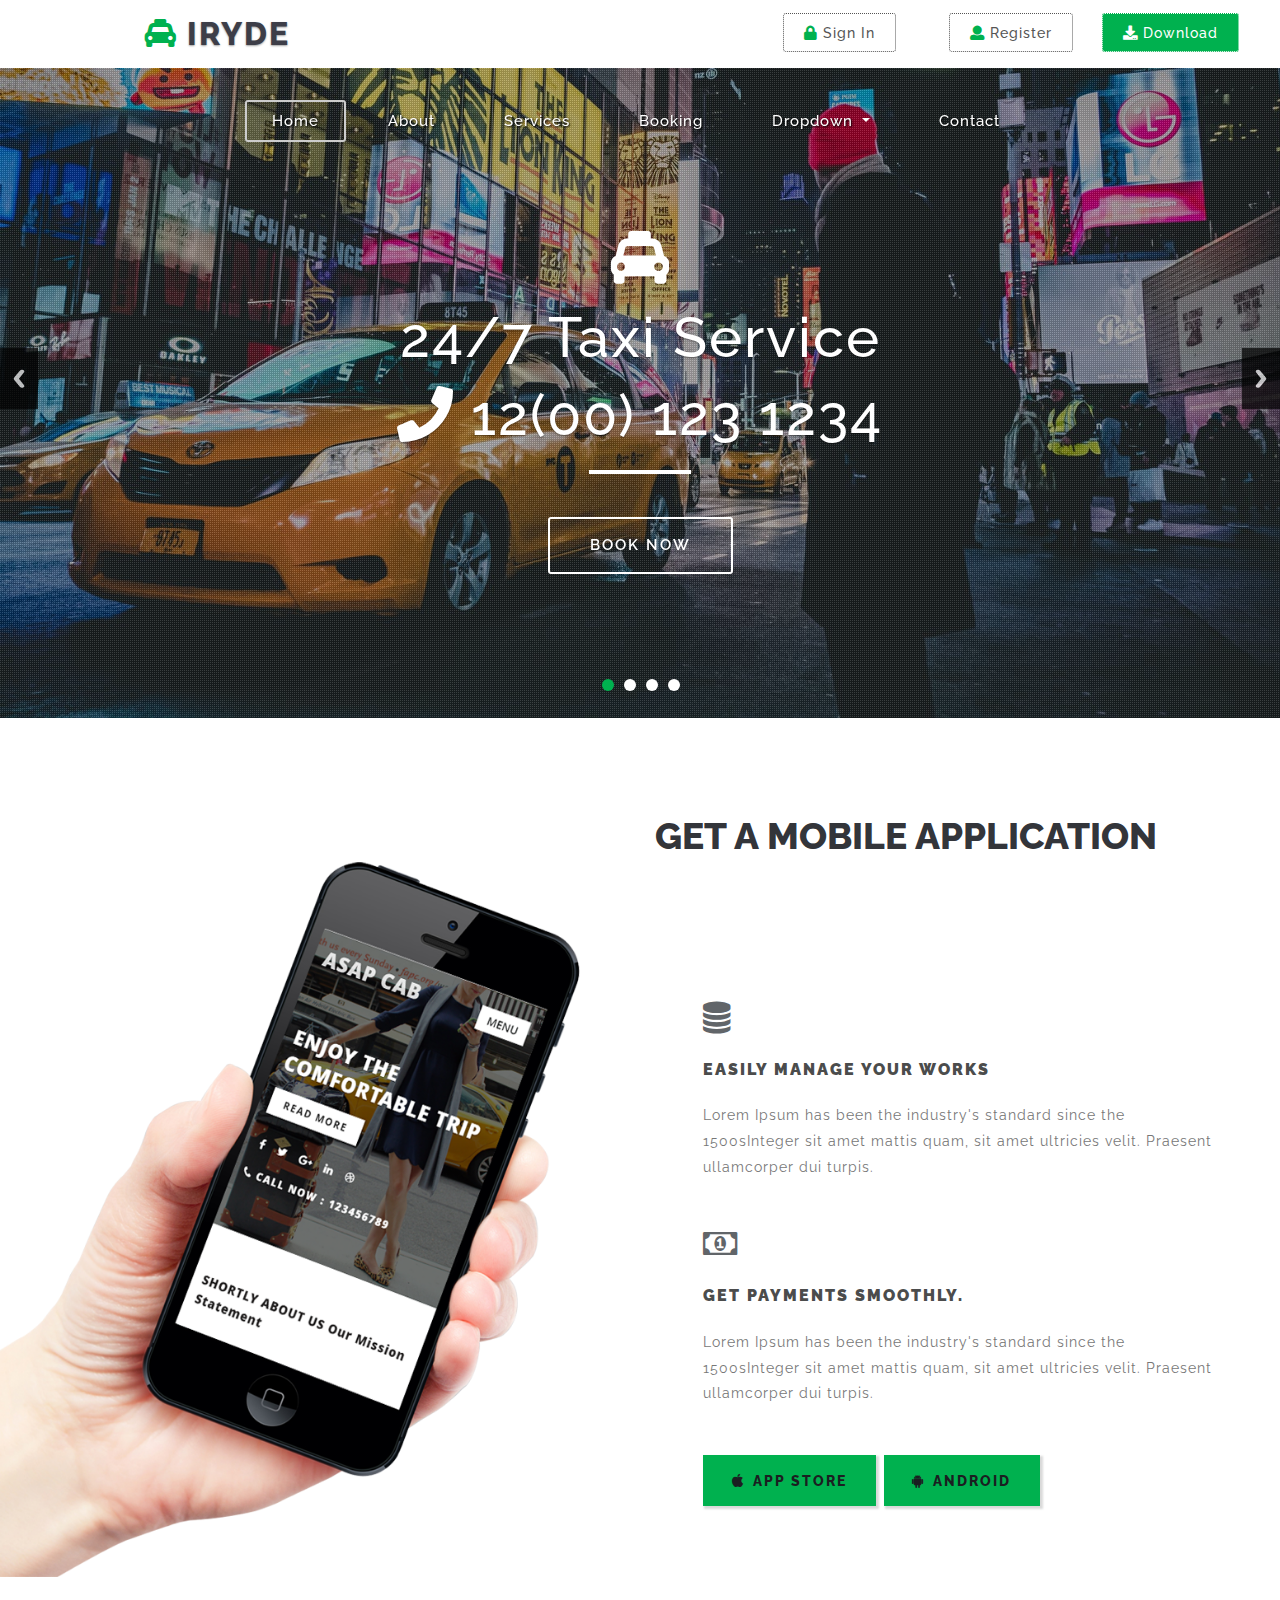
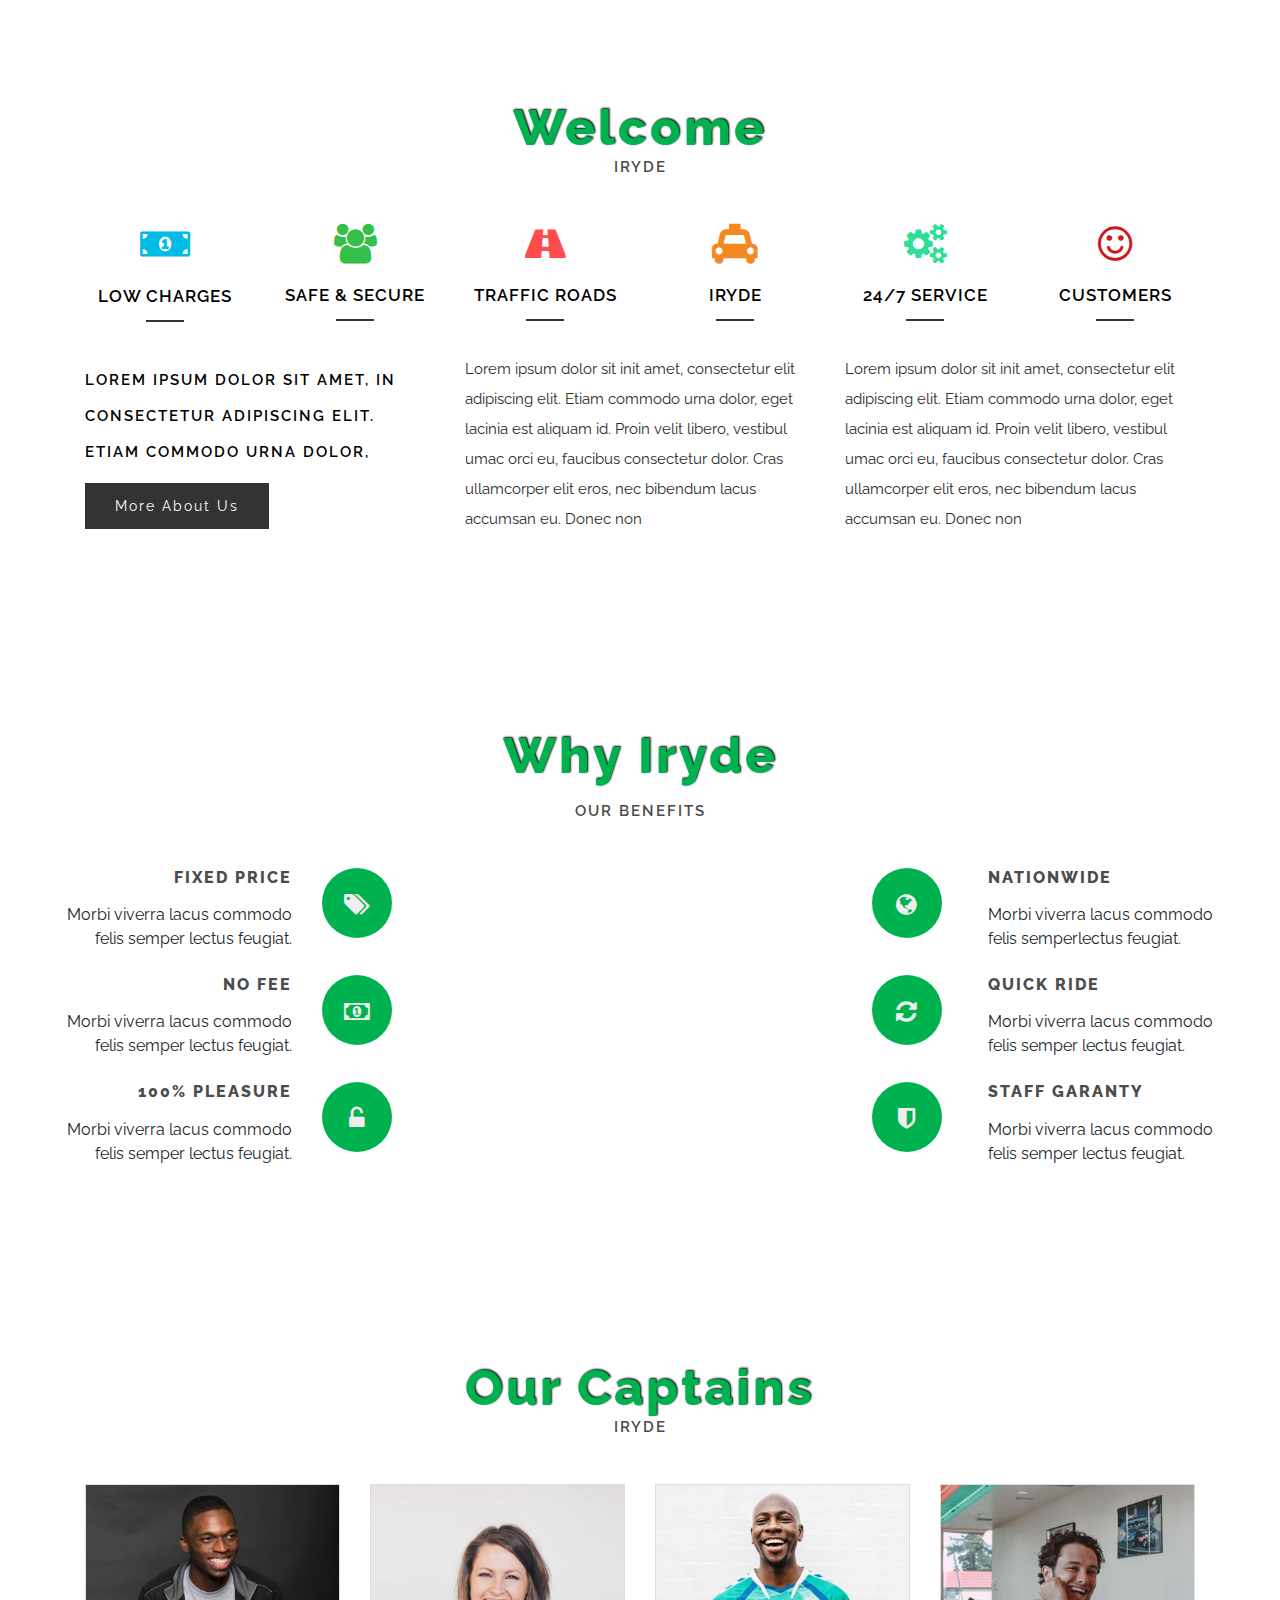
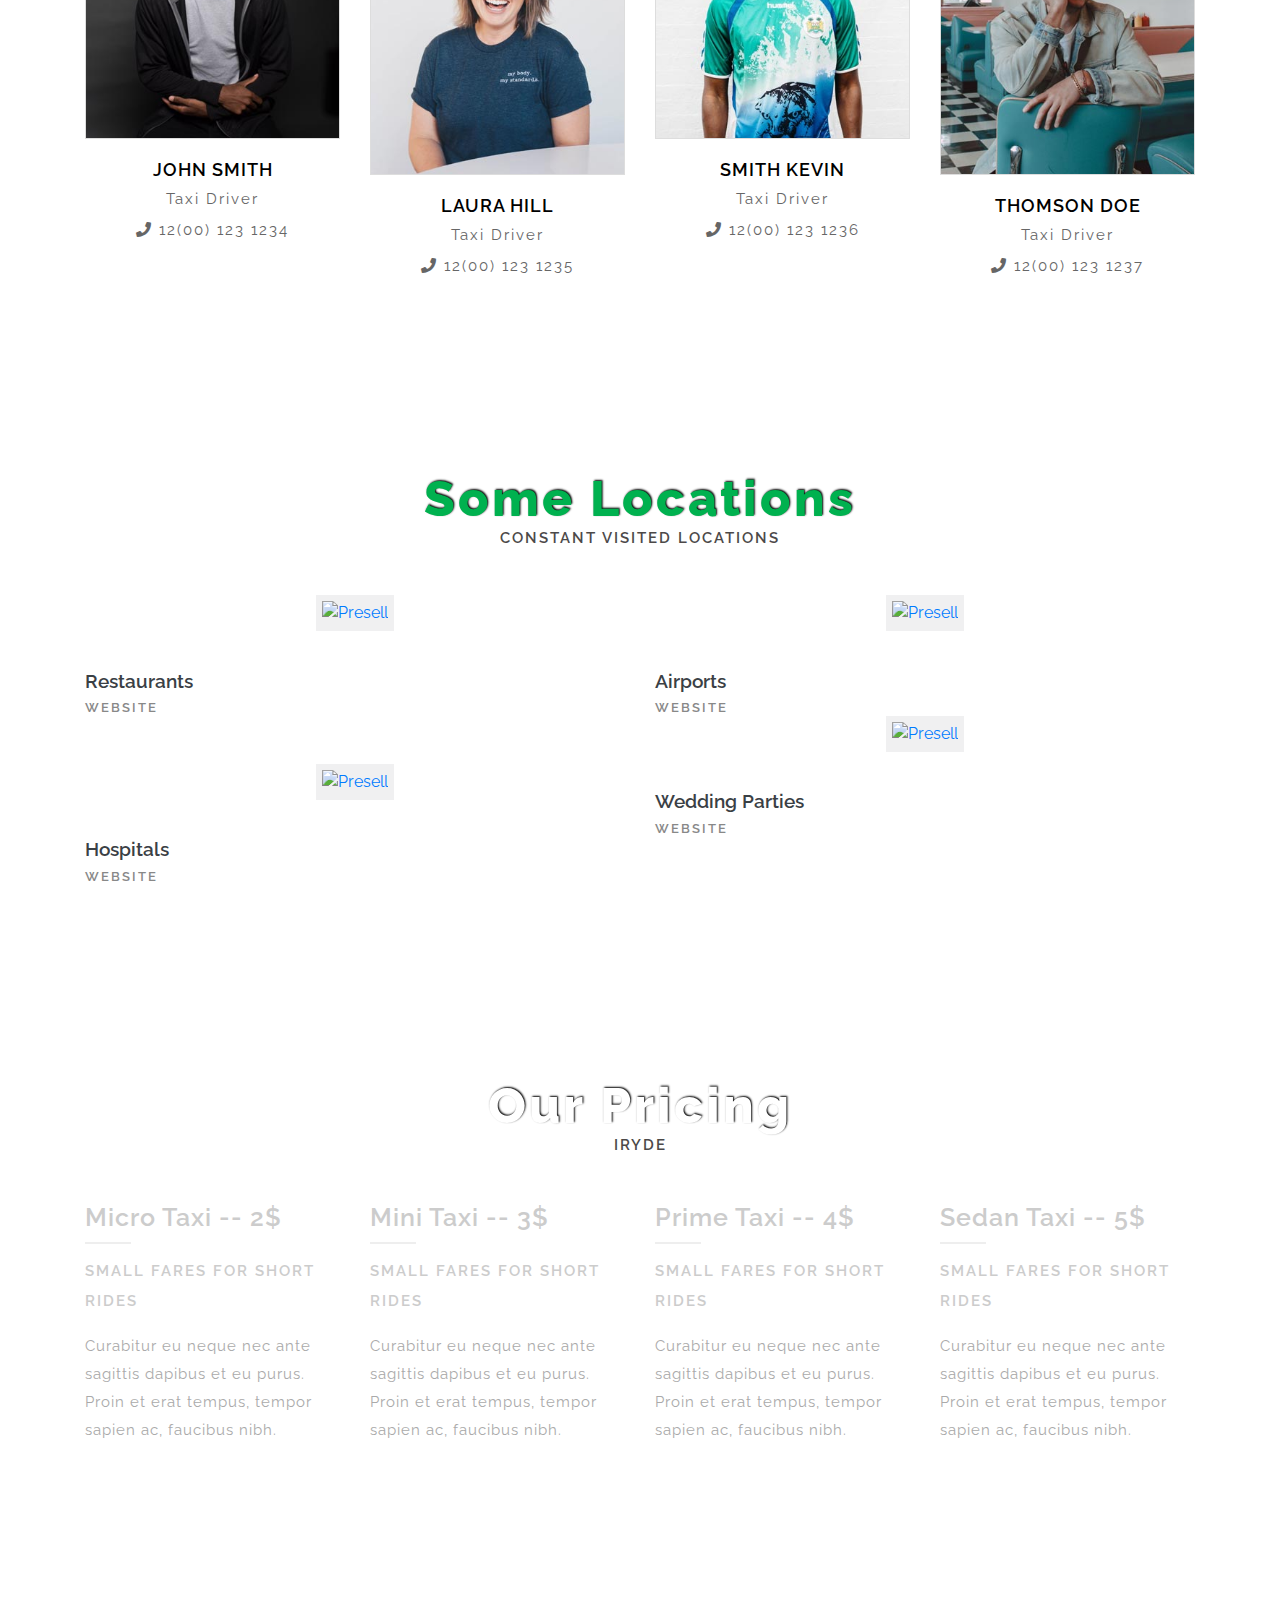
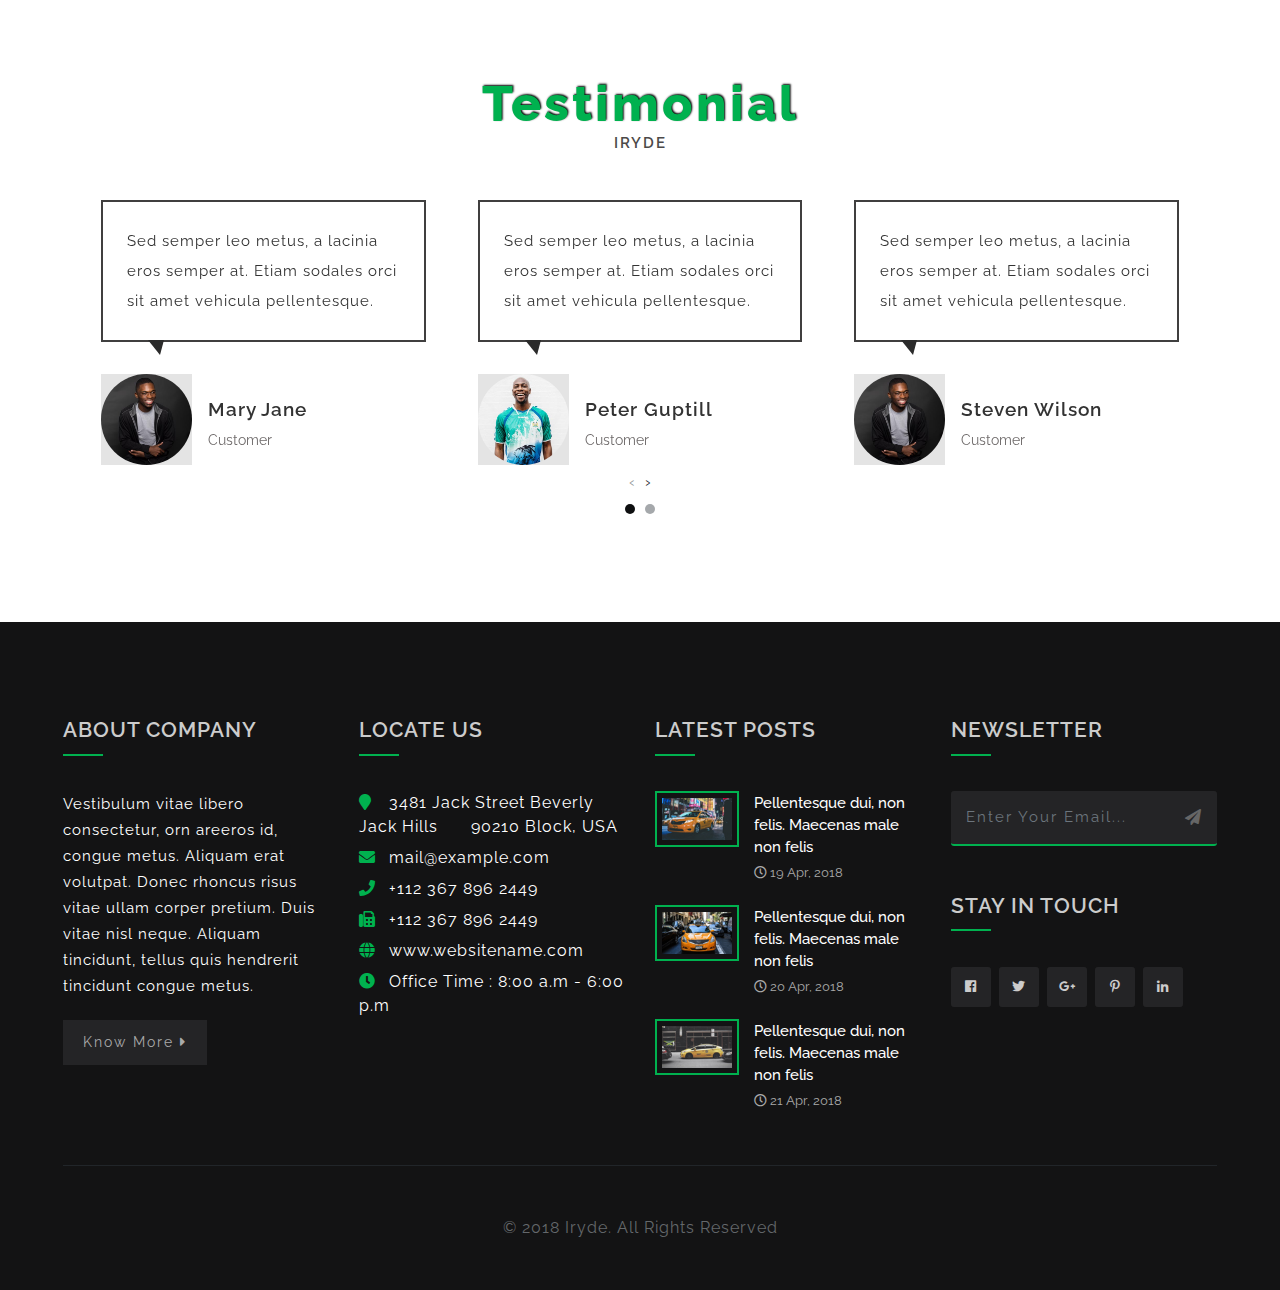
==== commit 523c8924: "Homepage design done" ====
--- a/index.html
+++ b/index.html
@@ -322,7 +322,7 @@
 		<!-- //about -->
 
 		<!-- Why Iryde -->
-		<section class="why">
+		<!-- <section class="why">
 			<div class="container-fluid p-md-5 p-3">
 				<h3 class="heading text-capitalize text-center">Why Iryde</h3>
 				<h5 class="heading mb-5 text-center">Iryde</h5>
@@ -377,16 +377,100 @@
 					</div>
 				</div>
 			</div>
-		</section>
+		</section> -->
 		<!-- //Why Iryde -->
-
+<section class="mid-sec py-5">
+        <div class="container-fluid py-md-5 p-3">
+            <!---728x90--->
+            <h3 class="heading text-capitalize text-center">Why Iryde</h3>
+				<h5 class="heading mb-5 mt-3 text-center">Our Benefits</h5>
+            <div class="row middile-inner-con mt-md-3 mx-4 row why-grids">
+                <div class="col-lg-4 benifit-content">
+                    <div class="row">
+                        <div class="col-md-8 benifit-left-info text-right">
+                            <h4 class="mb-3">Fixed Price</h4>
+                            <p>Morbi viverra lacus commodo felis semper lectus feugiat.</p>
+                        </div>
+                        <div class="col-md-4 benifit-icon-content">
+                            <div class="benifit-icon">
+                                <span class="fa fa-tags" aria-hidden="true"></span>
+                            </div>
+                        </div>
+                    </div>
+                    <div class="row my-4">
+                        <div class="col-md-8 benifit-left-info text-right">
+                            <h4 class="mb-3">No Fee</h4>
+                            <p>Morbi viverra lacus commodo felis semper lectus feugiat.</p>
+                        </div>
+                        <div class="col-md-4 benifit-icon-content">
+                            <div class="benifit-icon">
+                                <span class="fa fa-money" aria-hidden="true"></span>
+                            </div>
+                        </div>
+                    </div>
+                    <div class="row">
+                        <div class="col-md-8 benifit-left-info text-right">
+                            <h4 class="mb-3">100% Pleasure</h4>
+                            <p>Morbi viverra lacus commodo felis semper lectus feugiat.</p>
+                        </div>
+                        <div class="col-md-4 benifit-icon-content">
+                            <div class="benifit-icon">
+                                <span class="fa fa-unlock-alt" aria-hidden="true"></span>
+                            </div>
+                        </div>
+                    </div>
+                </div>
+                <div class="col-lg-4 benifit-content">
+                    <img src="images/benifits.jpg" alt="" class="img-fluid">
+                </div>
+                <div class="col-lg-4 benifit-content">
+                    <div class="row">
+                        <div class="col-md-4 benifit-icon-content">
+                            <div class="benifit-icon text-md-center mx-auto">
+                                <span class="fa fa-globe" aria-hidden="true"></span>
+                            </div>
+                        </div>
+                        <div class="col-md-8 benifit-left-info text-left">
+                            <h4 class="mb-3">Nationwide</h4>
+                            <p>Morbi viverra lacus commodo felis semperlectus feugiat.</p>
+                        </div>
+                    </div>
+
+                    <div class="row  my-4">
+                        <div class="col-md-4 benifit-icon-content">
+                            <div class="benifit-icon text-md-center mx-auto">
+                                <span class="fa fa-refresh" aria-hidden="true"></span>
+                            </div>
+                        </div>
+                        <div class="col-md-8 benifit-left-info text-left">
+                            <h4 class="mb-3">Quick Ride</h4>
+                            <p>Morbi viverra lacus commodo felis semper lectus feugiat.</p>
+                        </div>
+                    </div>
+                    <div class="row">
+                        <div class="col-md-4 benifit-icon-content">
+                            <div class="benifit-icon text-md-center mx-auto">
+                                <span class="fa fa-shield" aria-hidden="true"></span>
+                            </div>
+                        </div>
+                        <div class="col-md-8 benifit-left-info text-left">
+                            <h4 class="mb-3">Staff Garanty</h4>
+                            <p>Morbi viverra lacus commodo felis semper lectus feugiat.</p>
+                        </div>
+                    </div>
+                </div>
+            </div>
+
+
+        </div>
+    </section>
 		<!-- team -->
 		<section class="team-row py-5">
 			<div class="container py-lg-5 py-3">
-				<h3 class="heading text-capitalize text-center">Our Drivers</h3>
+				<h3 class="heading text-capitalize text-center">Our Captains</h3>
 				<h5 class="heading mb-5 text-center">Iryde</h5>
 				<div class="row text-center">
-					<div class="col-lg-3 col-sm-6 col-6 team-grids">
+					<div class="col-lg-3 col-sm-6 team-grids">
 						<div class="team-effect">
 							<img src="images/team1.jpg" alt="img" class="img-fluid">
 						</div>
@@ -398,7 +482,7 @@
 						</div>
 						<!-- //team text -->
 					</div>
-					<div class="col-lg-3 col-sm-6 col-6 team-grids">
+					<div class="col-lg-3 col-sm-6 team-grids">
 						<div class="team-effect">
 							<img src="images/team2.jpg" alt="img" class="img-fluid">
 						</div>
@@ -410,7 +494,7 @@
 						</div>
 						<!-- //team text -->
 					</div>
-					<div class="col-lg-3 col-sm-6 col-6 team-grids mt-lg-0 mt-5">
+					<div class="col-lg-3 col-sm-6 team-grids mt-lg-0 mt-5">
 						<div class="team-effect">
 							<img src="images/team3.jpg" alt="img" class="img-fluid">
 						</div>
@@ -422,7 +506,7 @@
 						</div>
 						<!-- //team text -->
 					</div>
-					<div class="col-lg-3 col-sm-6 col-6 team-grids mt-lg-0 mt-5">
+					<div class="col-lg-3 col-sm-6 team-grids mt-lg-0 mt-5">
 						<div class="team-effect">
 							<img src="images/team4.jpg" alt="img" class="img-fluid">
 						</div>
@@ -438,7 +522,36 @@
 			</div>
 		</section>
 		<!-- //team -->
-
+<section class="gallery py-5" id="gallery">
+        <div class="container py-md-5">
+           
+			<h3 class="heading text-capitalize text-center">Some Locations</h3>
+				<h5 class="heading mb-5 text-center">Constant Visited Locations</h5>
+            <div class="row news-grids mt-md-5 mt-4 text-center">
+                <div class="col-md-6 gal-img">
+                    <a href="#gal1"><img src="images/g1.jpg" alt="Presell" class="img-fluid"></a>
+                    <h5 class="gal-info">Restaurants<span class="decription">Website</span>
+                    </h5>
+                </div>
+                <div class="col-md-6 gal-img">
+                    <a href="#gal2"><img src="images/g2.jpg" alt="Presell" class="img-fluid"></a>
+                    <h5 class="gal-info">Airports<span class="decription">Website</span>
+                    </h5>
+                </div>
+                <div class="col-md-6 gal-img mt-md-5">
+                    <a href="#gal3"><img src="images/g3.jpg" alt="Presell" class="img-fluid"></a>
+                    <h5 class="gal-info">Hospitals <span class="decription">Website</span>
+                    </h5>
+                </div>
+                <div class="col-md-6 gal-img">
+                    <a href="#gal4"><img src="images/g4.jpg" alt="Presell" class="img-fluid"></a>
+                    <h5 class="gal-info">Wedding Parties <span class="decription">Website</span>
+                    </h5>
+                </div>
+
+            </div>
+        </div>
+    </section>
 		<!-- Our prices -->
 		<section class="prices py-5">
 			<div class="container py-lg-5 py-3">
--- a/css/style.css
+++ b/css/style.css
@@ -978,14 +978,14 @@
 .footer-grid-grid1 h3:after, .footer-grid-posts h3:after {
     position: absolute;
     content: "";
-    background: #fff;
+    background: #00B14F;
     height: 2px;
     width: 15%;
     left: 0%;
     bottom: -50%;
 }
 .footer-grid-grid1 p {
-    color: #646464;
+    color: #FFF;
     font-size: 15px;
     outline: none;
      letter-spacing: 1px;
@@ -995,7 +995,7 @@
     border-top: 1px solid;
 }
 .footer-grid-grid1 a {
-    color: #646464;
+    color: #FFF;
     font-size: 16px;
     outline: none;
     letter-spacing: 1px;
@@ -1022,7 +1022,7 @@
 	padding: 1em 1em;
      width: 100%;
 	font-size: 15px;
-	color: #666;
+	color: #FFF;
 	outline: none;
     background: rgba(241, 245, 249, 0.08);
     -webkit-appearance: none;
@@ -1030,10 +1030,11 @@
 	-webkit-appearance: none;
 	letter-spacing: 2px;
 	border-radius: 3px;
+	border-bottom: 2px solid #00b14f;
 }
 
 .subscribe-main input[type="email"]:focus {
-    background: #fff;
+    color: #fff;
 }
 
 .subscribe-form button.btn1 {
@@ -1077,11 +1078,11 @@
 	line-height: 1em;
 }
 .tech-btm h5 a {
-    color: #444;
+    color: #FFF;
     font-size: 15px;
 }
 .tech-btm img {
-    border: 2px solid #bbb;
+    border: 2px solid #00B14F;
     padding: .3em;
 }
 
@@ -1092,7 +1093,7 @@
 }
 ul.inner-footer-bottom-list li span.fas, ul.inner-footer-bottom-list li span.fab, ul.tweet-agile span.fab {
     width: 25px;
-    color: #aaa;
+    color: #00B14F;
     padding-left: 0;
 }
 ul.inner-footer-bottom-list li span {
@@ -1153,7 +1154,7 @@
     margin: 7px 0;
 }
 .footer-grid-grid1 ul li {
-      color: #646464;
+      color: #FFF;
     font-size: 16px;
     outline: none;
     letter-spacing: 1px;
@@ -1171,13 +1172,14 @@
     font-size: 50px;
     font-weight: 800;
     letter-spacing: 3px;
-    color: #333;
+    color: #00B14F;
+	text-shadow: 1px -1px 2px black;
 }
 h5.heading {
     text-transform: uppercase;
     font-size: 15px;
     font-weight: 600;
-    color: #aaa;
+    color: #4c4949;
     letter-spacing: 2px;
 }
 .about-grid i.fa,.about-grid i.fas {
@@ -1326,7 +1328,32 @@
 }
 
 /*-- Why taxi cab --*/
-
+.benifit-left-info h4 {
+    font-size: 1em;
+    color: #4b4c4c;
+    letter-spacing: 2px;
+    text-transform: uppercase;
+	font-weight: 800;
+}
+.benifit-icon-content {
+    text-align: center;
+}
+.benifit-icon {
+    background: #00B14F;
+    width: 70px;
+    height: 70px;
+    text-align: center;
+    border-radius: 50%;
+    -webkit-border-radius: 50%;
+    -o-border-radius: 50%;
+    -ms-border-radius: 50%;
+    -moz-border-radius: 50%;
+}
+.benifit-icon span {
+    font-size: 1.5em;
+    line-height: 3em;
+    color: #eee;
+}
 
 /*-- contact --*/
 .contact-form-left ul.con_inner_text li {
@@ -1884,7 +1911,25 @@
 	margin-right: 1%;
 	float: left;
 }
-
+.gal-img img {
+    padding: 6px;
+    background: #f0f0f1;
+}
+h5.gal-info {
+    text-align: left;
+    font-size: 1.2em;
+    margin: 2em 0 0 0;
+    color: #3a4045;
+    font-weight: 600;
+}
+span.decription {
+    text-transform: uppercase;
+    display: block;
+    font-size: 0.7em;
+    color: #888;
+    letter-spacing: 2px;
+    margin-top: 0.5em;
+}
 .book-taxi-form input[type="submit"],
 .book-taxi-form input[type="reset"] {
     text-transform: capitalize;
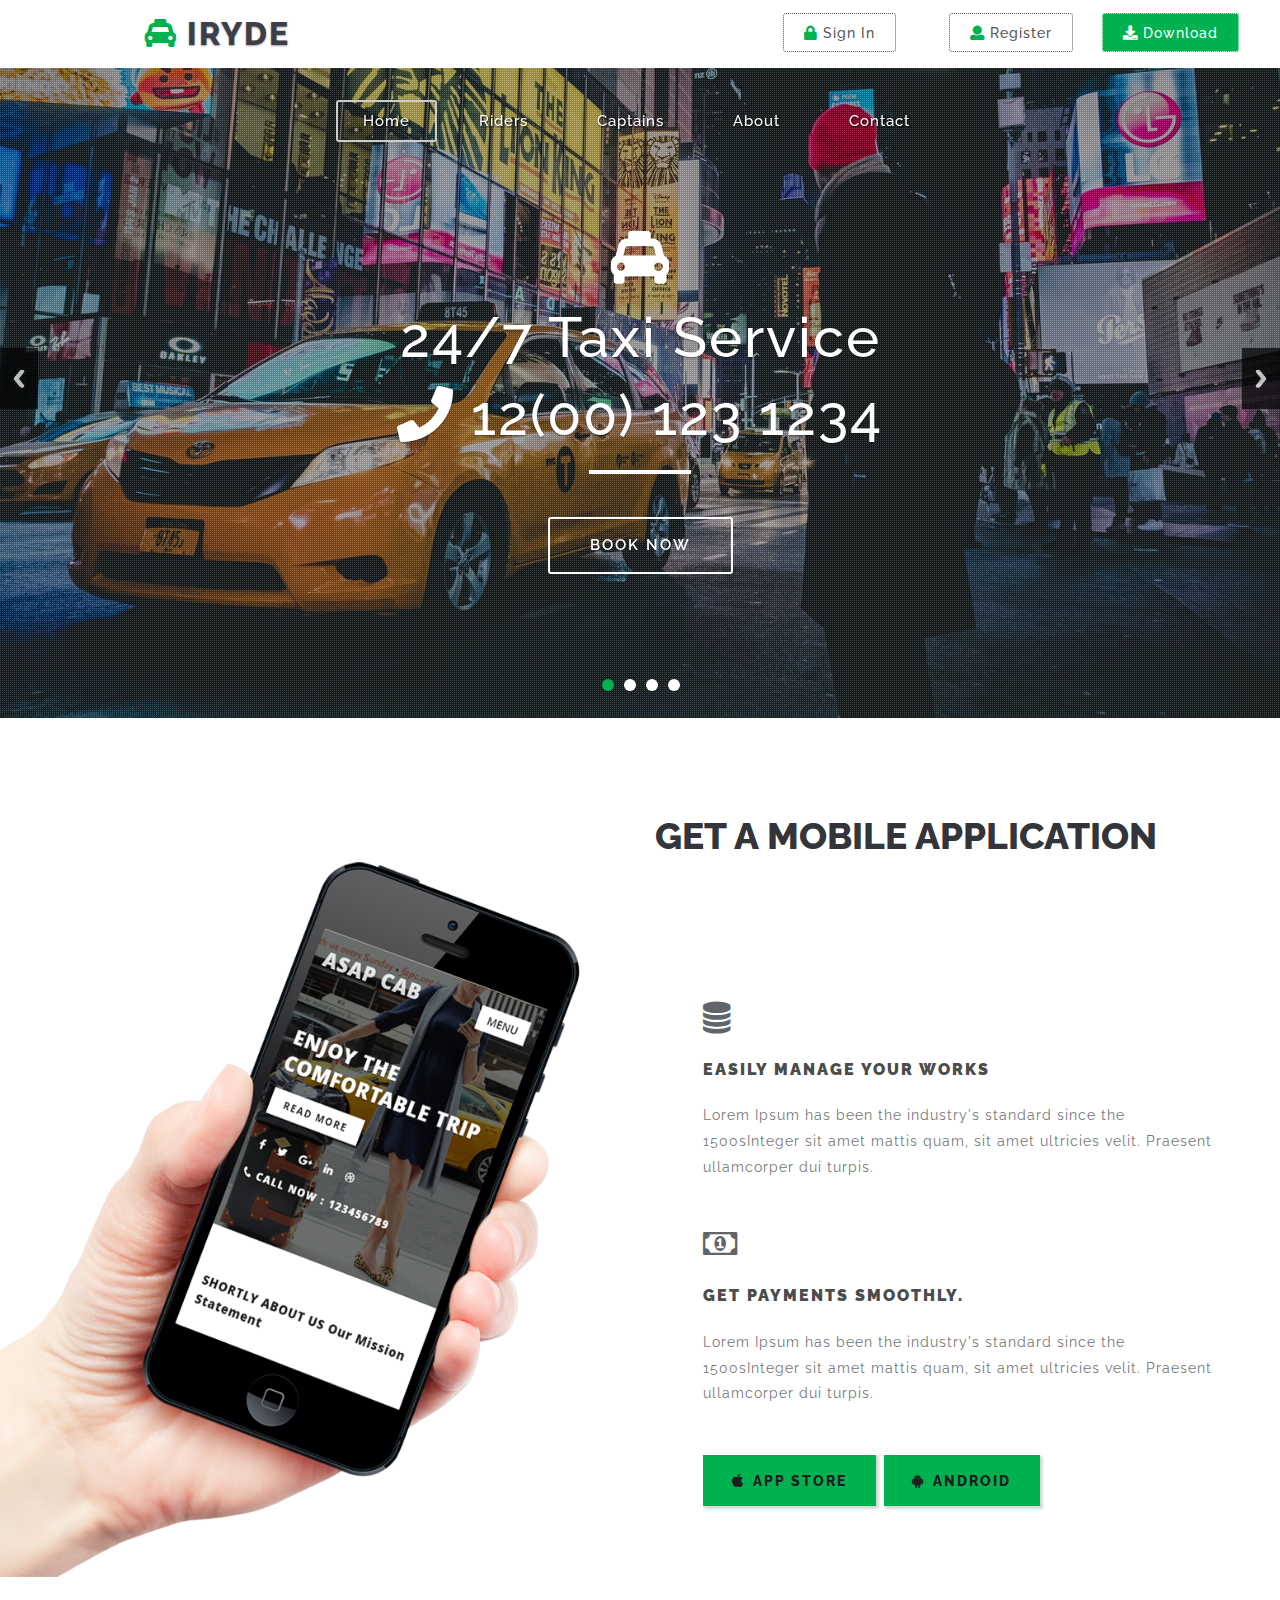
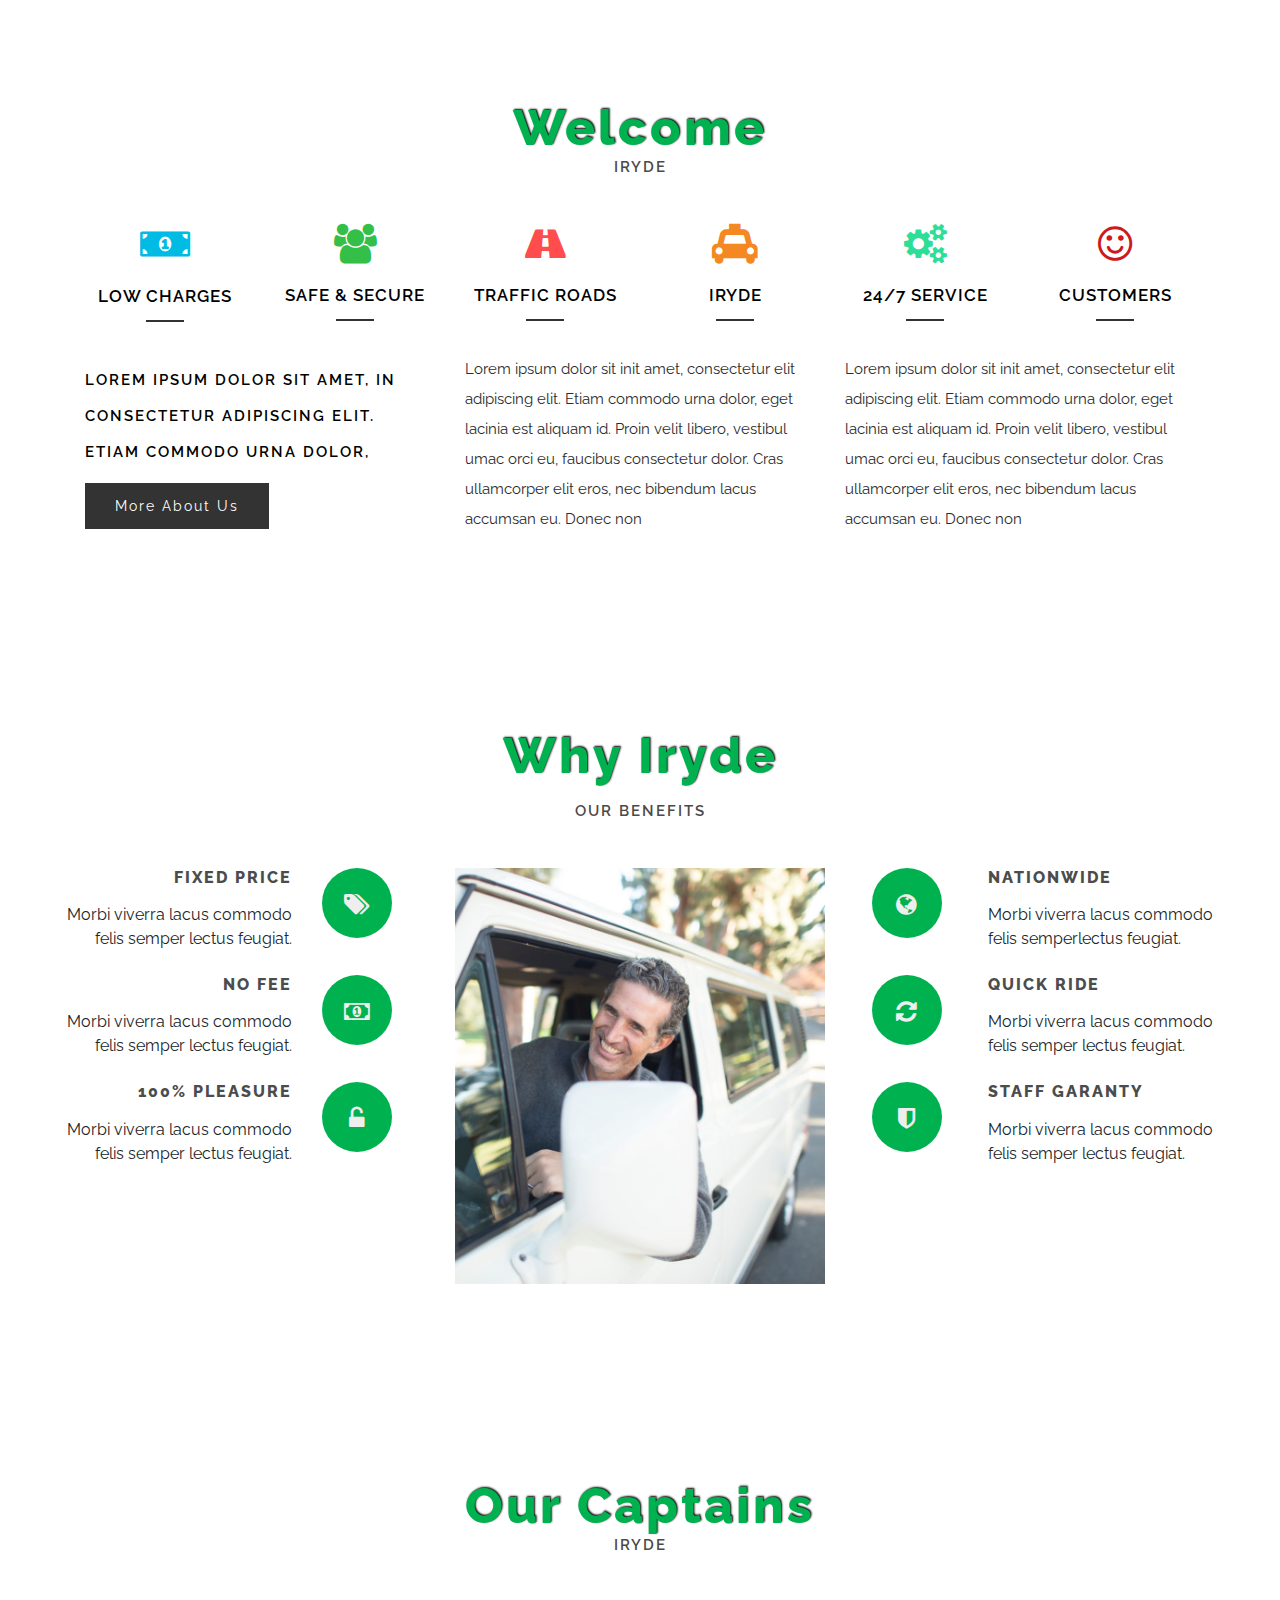
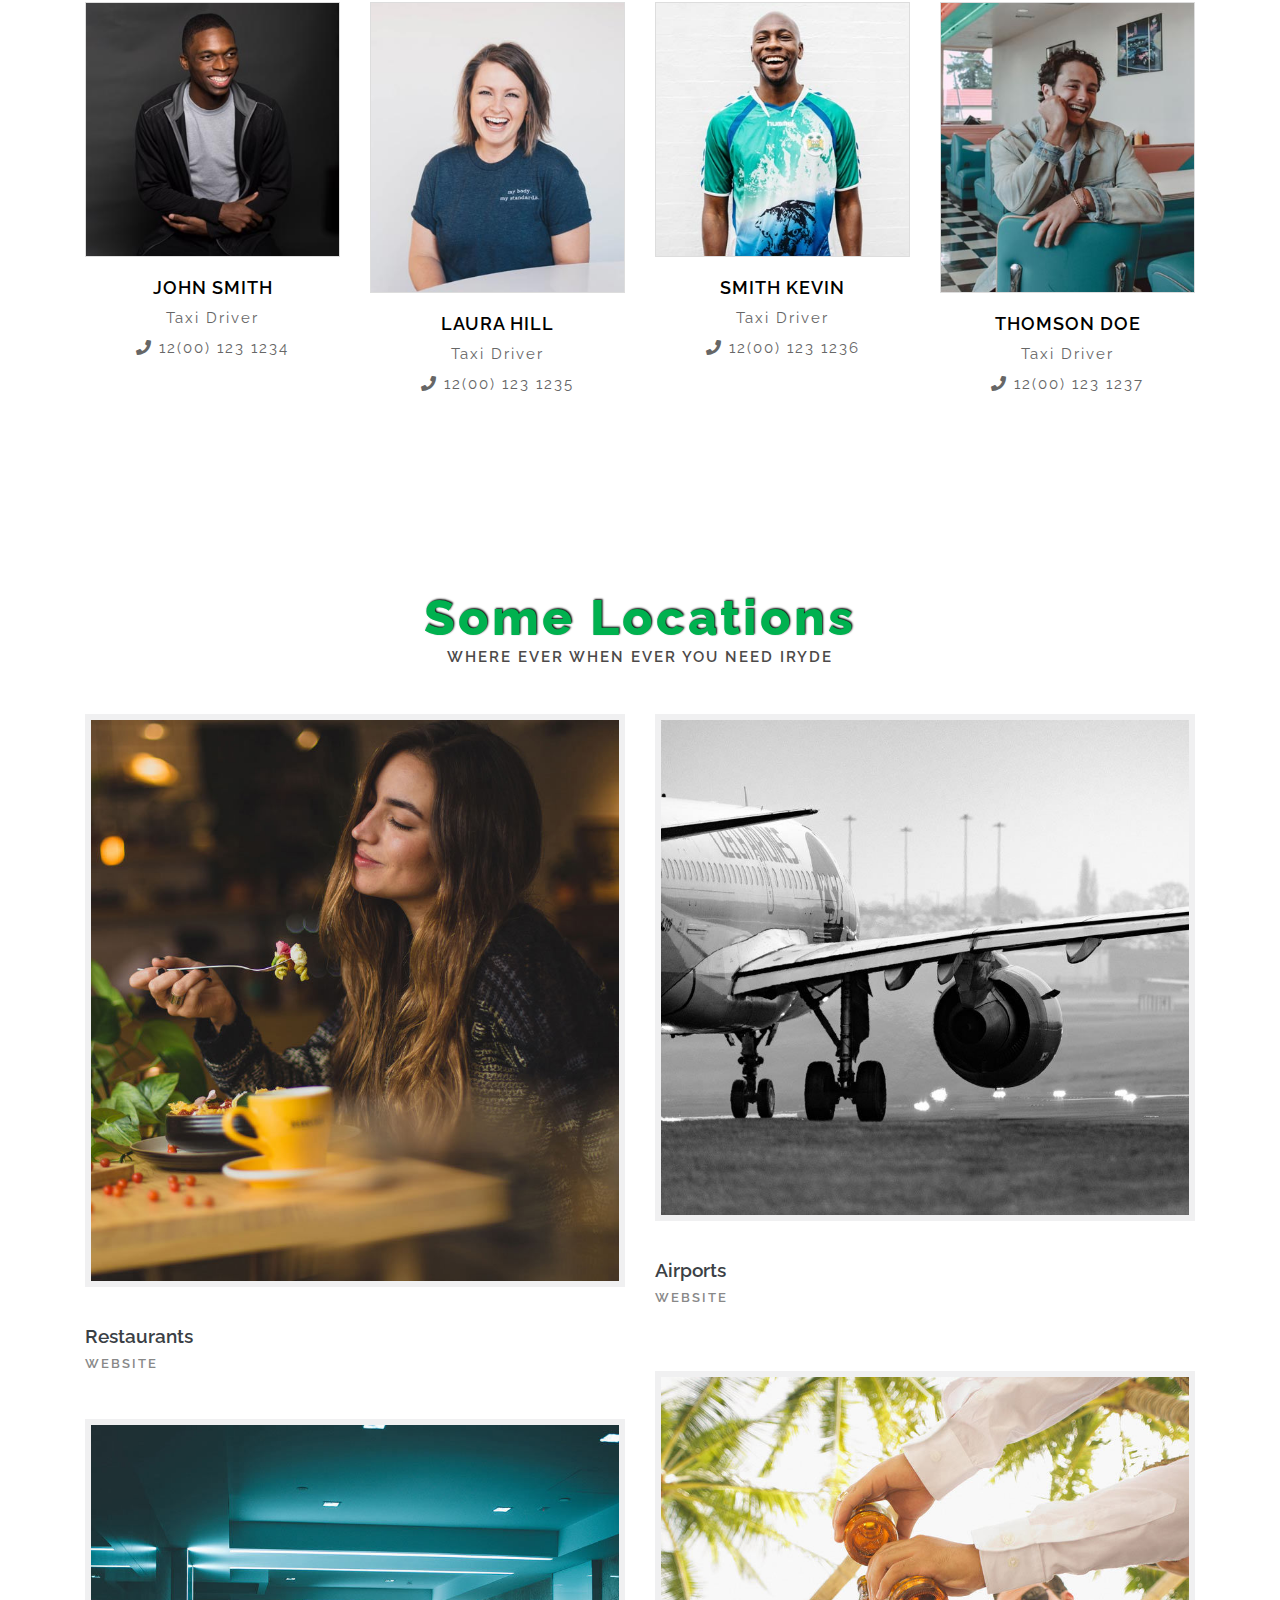
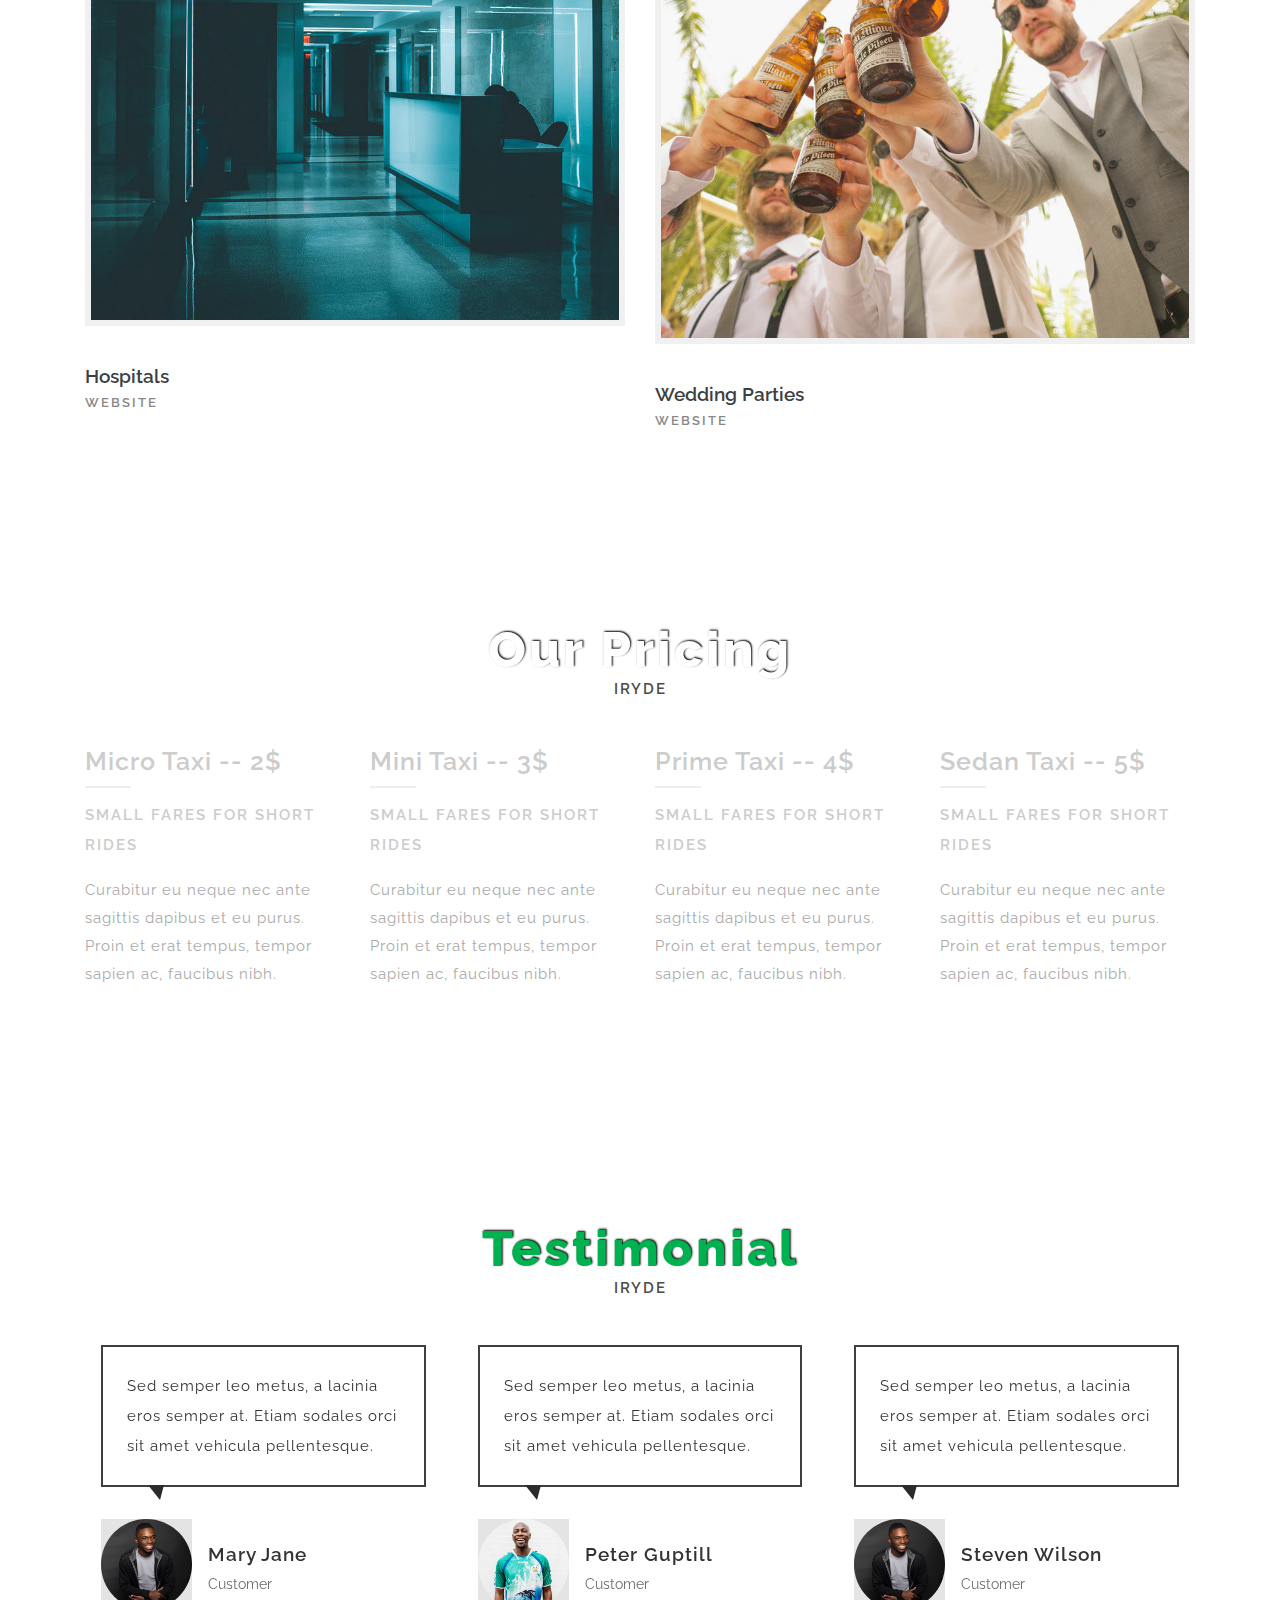
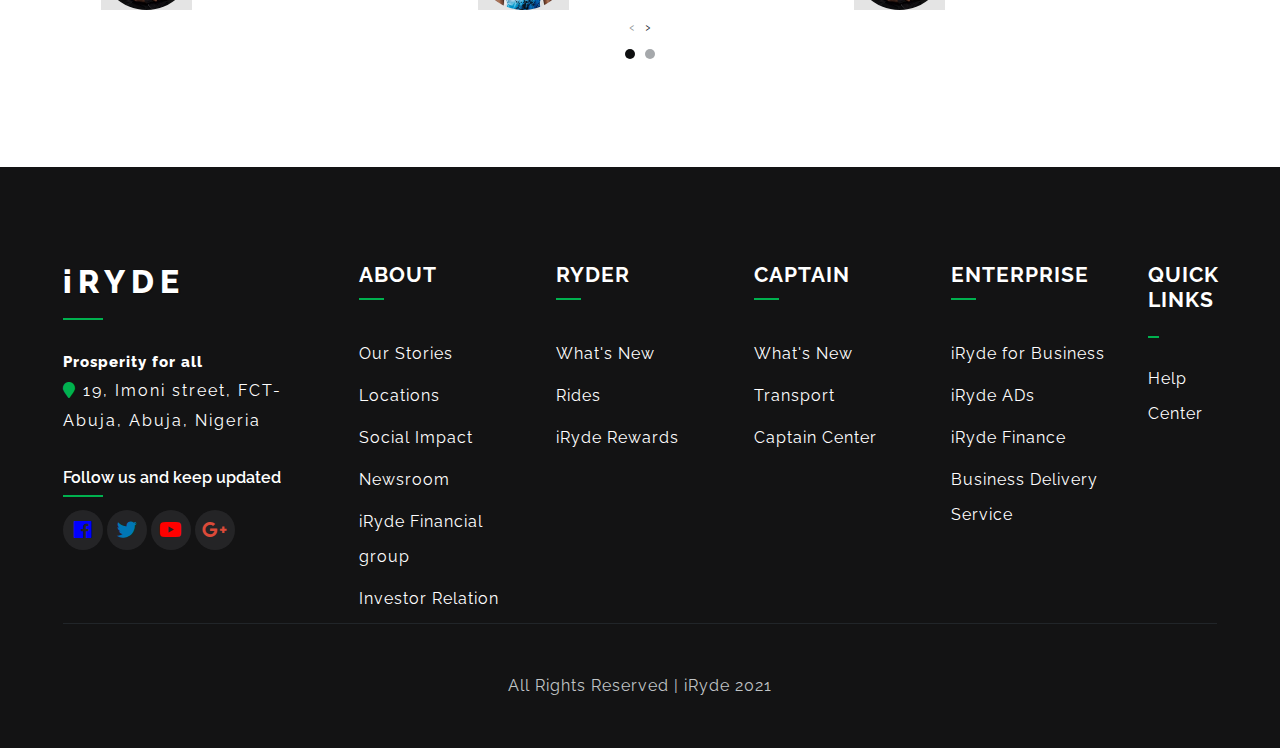
==== commit 3f612210: "Footer & Navbar Changed" ====
--- a/index.html
+++ b/index.html
@@ -26,7 +26,7 @@
 		<link rel="stylesheet" href="css/bootstrap.css"> <!-- Bootstrap-Core-CSS -->
 		<link rel="stylesheet" href="css/style.css" type="text/css" media="all" /> <!-- Style-CSS -->
 		<link rel="stylesheet" href="css/fontawesome-all.css">
-		<link href="http://cdnjs.cloudflare.com/ajax/libs/font-awesome/4.3.0/css/font-awesome.css" rel="stylesheet"
+		<link href="https://cdnjs.cloudflare.com/ajax/libs/font-awesome/4.3.0/css/font-awesome.css" rel="stylesheet"
 			type='text/css'>
 		<!-- Font-Awesome-Icons-CSS -->
 		<!-- //css files -->
@@ -135,12 +135,18 @@
 								</a>
 							</li>
 							<li class="nav-item">
+								<a class="nav-link" href="riders.html">Riders</a>
+							</li>
+							<li class="nav-item">
+								<a class="nav-link" href="captains.html">Captains</a>
+							</li>
+							<li class="nav-item">
 								<a class="nav-link" href="about.html">About</a>
 							</li>
-							<li class="nav-item">
+							<!-- <li class="nav-item">
 								<a class="nav-link" href="services.html">Services</a>
-							</li>
-							<li class="nav-item">
+							</li> -->
+							<!-- <li class="nav-item">
 								<a class="nav-link" href="booking.html">Booking</a>
 							</li>
 							<li class="nav-item dropdown">
@@ -153,7 +159,7 @@
 									<a class="dropdown-item text-center" href="services.html">Services</a>
 
 								</div>
-							</li>
+							</li> -->
 							<li class="nav-item">
 								<a class="nav-link" href="contact.html">Contact</a>
 							</li>
@@ -526,7 +532,7 @@
         <div class="container py-md-5">
            
 			<h3 class="heading text-capitalize text-center">Some Locations</h3>
-				<h5 class="heading mb-5 text-center">Constant Visited Locations</h5>
+				<h5 class="heading mb-5 text-center">Where ever when ever you need iRyde</h5>
             <div class="row news-grids mt-md-5 mt-4 text-center">
                 <div class="col-md-6 gal-img">
                     <a href="#gal1"><img src="images/g1.jpg" alt="Presell" class="img-fluid"></a>
@@ -731,27 +737,53 @@
 		<footer class="py-sm-5 py-4 px-md-5 px-3">
 			<div class="container-fluid pt-lg-5">
 				<div class="row">
-					<div class="col-lg-3 col-sm-6 mb-lg-0 mb-5 footer-grid-grid1 text-left">
-						<h3 class="mb-sm-5 mb-4 mt-sm-0 mt-4">About Company</h3>
-						<p>Vestibulum vitae libero consectetur, orn areeros id, congue metus. Aliquam erat volutpat.
-							Donec rhoncus risus vitae ullam corper pretium. Duis vitae nisl neque. Aliquam tincidunt,
-							tellus quis hendrerit tincidunt congue metus. </p>
-						<a href="#" class="read">Know More <i class="fas fa-caret-right"></i></a>
-					</div>
-					<div class="col-lg-3 col-sm-6 mb-lg-0 mb-5 footer-grid-grid1 text-left">
-						<h3 class="mb-sm-5 mb-4">Locate Us</h3>
+					<div class="col-lg-3 col-sm-2 mb-lg-0 mb-5 footer-grid-grid1 text-left">
+						<h3 class="mb-sm-5 mb-4 mt-sm-0 mt-4 iryde">iRYDE</h3>
+						<p>Prosperity for all</p>
+						<span><span class="fas fa-map-marker" style="color: #00b14f;"></span> 19, Imoni street, FCT-Abuja, Abuja, Nigeria</span>
+
+						<div class="footer-social">
+							<div class="copyrighttop">
+								<h3 class="mb-sm-3 mb-2">Follow us and keep updated</h3>
+								<ul>
+									<li>
+										<a class="social facebook" href="#">
+											<i class="fab fa-facebook-f"></i>
+										</a>
+									</li>
+									<li>
+										<a class="social twitter" href="#">
+											<i class="fab fa-twitter"></i>
+										</a>
+									</li>
+									<li>
+										<a class="social youtube" href="#">
+											<i class="fab fa-youtube"></i>
+										</a>
+									</li>
+									<li>
+										<a class="social google" href="#">
+											<i class="fab fa-google-plus-g"></i>
+										</a>
+									</li>
+								</ul>
+
+							</div>
+						</div>
+					</div>
+					<div class="col-lg-2 col-sm-2 mb-lg-0 mb-5 footer-grid-grid1 text-left">
+						<h3 class="mb-sm-5 mb-4">ABOUT</h3>
 						<ul class="inner-footer-bottom-list">
-							<li> <span class="fas fa-map-marker"></span> 3481 Jack Street Beverly Jack Hills<span> 90210
-									Block, USA </span></li>
-							<li> <span class="fas fa-envelope"></span> <a href="mailto:name@example.com">
-									mail@example.com</a> </li>
-							<li> <span class="fas fa-phone"></span> +112 367 896 2449 </li>
-							<li> <span class="fas fa-fax"></span> +112 367 896 2449 </li>
-							<li> <span class="fas fa-globe"></span> <a href="#"> www.websitename.com</a> </li>
-							<li> <span class="fas fa-clock"></span> Office Time : 8:00 a.m - 6:00 p.m</li>
+							<li> <a href="#"> Our Stories </a></li>
+							<li> <a href="#">
+									Locations</a> </li>
+							<li> <a href="#">Social Impact</a></li>
+							<li> <a href="#">Newsroom</a> </li>
+							<li><a href="#">iRyde Financial group</a> </li>
+							<li> <a href="#">Investor Relation</a></li>
 						</ul>
 					</div>
-					<div class="col-lg-3 col-sm-6 mb-sm-0 mb-5 footer-grid-posts text-left">
+					<!-- <div class="col-lg-3 col-sm-6 mb-sm-0 mb-5 footer-grid-posts text-left">
 						<div class="tech-btm">
 							<h3 class="mb-sm-5 mb-4">Latest Posts</h3>
 							<div class="blog-grids row mb-3">
@@ -809,9 +841,9 @@
 
 							</div>
 						</div>
-					</div>
+					</div> -->
 					<!-- subscribe -->
-					<div class="col-lg-3 col-sm-6 subscribe-main footer-grid-posts text-left">
+					<!-- <div class="col-lg-3 col-sm-6 subscribe-main footer-grid-posts text-left">
 						<h3 class="mb-sm-5 mb-4">Newsletter</h3>
 						<div class="subscribe-main text-left">
 							<div class="subscribe-form">
@@ -823,46 +855,49 @@
 								</form>
 							</div>
 						</div>
-						<!-- //subscribe -->
-						<div class="footer-social">
-							<div class="copyrighttop">
-								<h3 class="mb-sm-5 mb-4">Stay In Touch</h3>
-								<ul>
-									<li class="mr-1">
-										<a class="facebook" href="#">
-											<i class="fab fa-facebook-f"></i>
-										</a>
-									</li>
-									<li class="mr-1">
-										<a class="facebook" href="#">
-											<i class="fab fa-twitter"></i>
-										</a>
-									</li>
-									<li class="mr-1">
-										<a class="facebook" href="#">
-											<i class="fab fa-google-plus-g"></i>
-										</a>
-									</li>
-									<li class="mr-1">
-										<a class="facebook" href="#">
-											<i class="fab fa-pinterest-p"></i>
-										</a>
-									</li>
-									<li>
-										<a class="facebook" href="#">
-											<i class="fab fa-linkedin-in"></i>
-										</a>
-									</li>
-								</ul>
-
-							</div>
-						</div>
+						
+						
+					</div> -->
+					<!-- //subscribe -->
+					<div class="col-lg-2 col-sm-2 mb-lg-0 mb-5 footer-grid-grid1 text-left">
+						<h3 class="mb-sm-5 mb-4">RYDER</h3>
+						<ul class="inner-footer-bottom-list">
+							<li> <a href="#"> What's New </a></li>
+							<li> <a href="#">
+									Rides</a> </li>
+							<li> <a href="#">iRyde Rewards</a></li>
+						</ul>
+					</div>
+					<div class="col-lg-2 col-sm-2 mb-lg-0 mb-5 footer-grid-grid1 text-left">
+						<h3 class="mb-sm-5 mb-4">CAPTAIN</h3>
+						<ul class="inner-footer-bottom-list">
+							<li> <a href="#"> What's New </a></li>
+							<li> <a href="#">
+									Transport</a> </li>
+							<li> <a href="#">Captain Center</a></li>
+						</ul>
+					</div>
+					<div class="col-lg-2 col-sm-2 mb-lg-0 mb-5 footer-grid-grid1 text-left">
+						<h3 class="mb-sm-5 mb-4">ENTERPRISE</h3>
+						<ul class="inner-footer-bottom-list">
+							<li> <a href="#"> iRyde for Business </a></li>
+							<li> <a href="#">
+									iRyde ADs</a> </li>
+							<li> <a href="#">iRyde Finance</a></li>
+							<li> <a href="#">Business Delivery Service</a></li>
+						</ul>
+					</div>
+					<div class="col-lg-1 col-sm-2 mb-lg-0 mb-5 footer-grid-grid1 text-left">
+						<h3 class="mb-sm-5 mb-4">Quick Links</h3>
+						<ul class="inner-footer-bottom-list">
+							<li> <a href="#"> Help Center </a></li>
+						</ul>
 					</div>
 				</div>
 				<!-- copyright -->
-				<div class="footer-cpy text-center pt-sm-5 mt-sm-5 mt-4 pt-3">
+				<div class="footer-cpy text-center pt-sm-5 pt-3">
 					<div class="footer-copyrightbottom">
-						<p>© 2018 Iryde. All Rights Reserved</p>
+						<p>All Rights Reserved | iRyde 2021</p>
 
 					</div>
 				</div>
--- a/css/style.css
+++ b/css/style.css
@@ -968,8 +968,8 @@
 
 .footer-grid-grid1 h3,.footer-grid-posts h3 {
 	font-size: 1.3em;
-    color: #ccc;
-    font-weight: 600;
+    color: #fff;
+    font-weight: 700;
     letter-spacing: 1px;
     text-transform: uppercase;
      position: relative;
@@ -990,6 +990,12 @@
     outline: none;
      letter-spacing: 1px;
     line-height: 26px;
+	font-weight: 800;
+}
+.footer-grid-grid1 span {
+    color: #FFF;
+    line-height: 30px;
+    letter-spacing: 2px;
 }
 .footer-cpy.text-center {
     border-top: 1px solid;
@@ -1104,28 +1110,54 @@
 /*--//footer--*/
 
 /*--/copyright--*/
-
+footer .iryde{
+	    font-size: 2em;
+    font-weight: 800;
+    text-shadow: 0 1px 2px rgb(0 0 0 / 37%);
+    color: #fff;
+    letter-spacing: 6px;
+    text-transform: none;
+}
 .copyrighttop {
 	margin: 2em 0 0;
 }
-
-a.facebook {
-	color: #fff;
-    font-size: 13px;
+.copyrighttop h3{
+	font-size: 16px;
+    color: #fff;
+    font-weight: 600;
+	text-transform: none;
+	letter-spacing: normal;
+    position: relative;
+}
+a.social{
+font-size: 20px;
     background: rgba(241, 245, 249, 0.08);
     width: 40px;
     height: 40px;
     display: block;
     text-align: center;
     line-height: 40px;
-    border-radius: 3px;
-}
-
-a.facebook:hover {
+    border-radius: 50px;
+}
+a.facebook {
+	color: blue;
+}
+a.twitter {
+	color: #0077B5;}
+a.youtube {
+	color: red;
+}
+a.google {
+	color: #db4a39;
+}
+
+a.social:hover {
     color: #333;
     background: #ccc;
 }
-
+.inner-footer-bottom-list{
+	line-height: 35px;
+}
 .copyright {
 	background: #141415;
 	color: #fff;
@@ -1134,7 +1166,7 @@
 }
 
 .footer-copyrightbottom p {
-	color: #64686b;
+	color: #c1c5c7;
 	letter-spacing: 1px;
 	line-height: 28px;
      font-size: 16px;
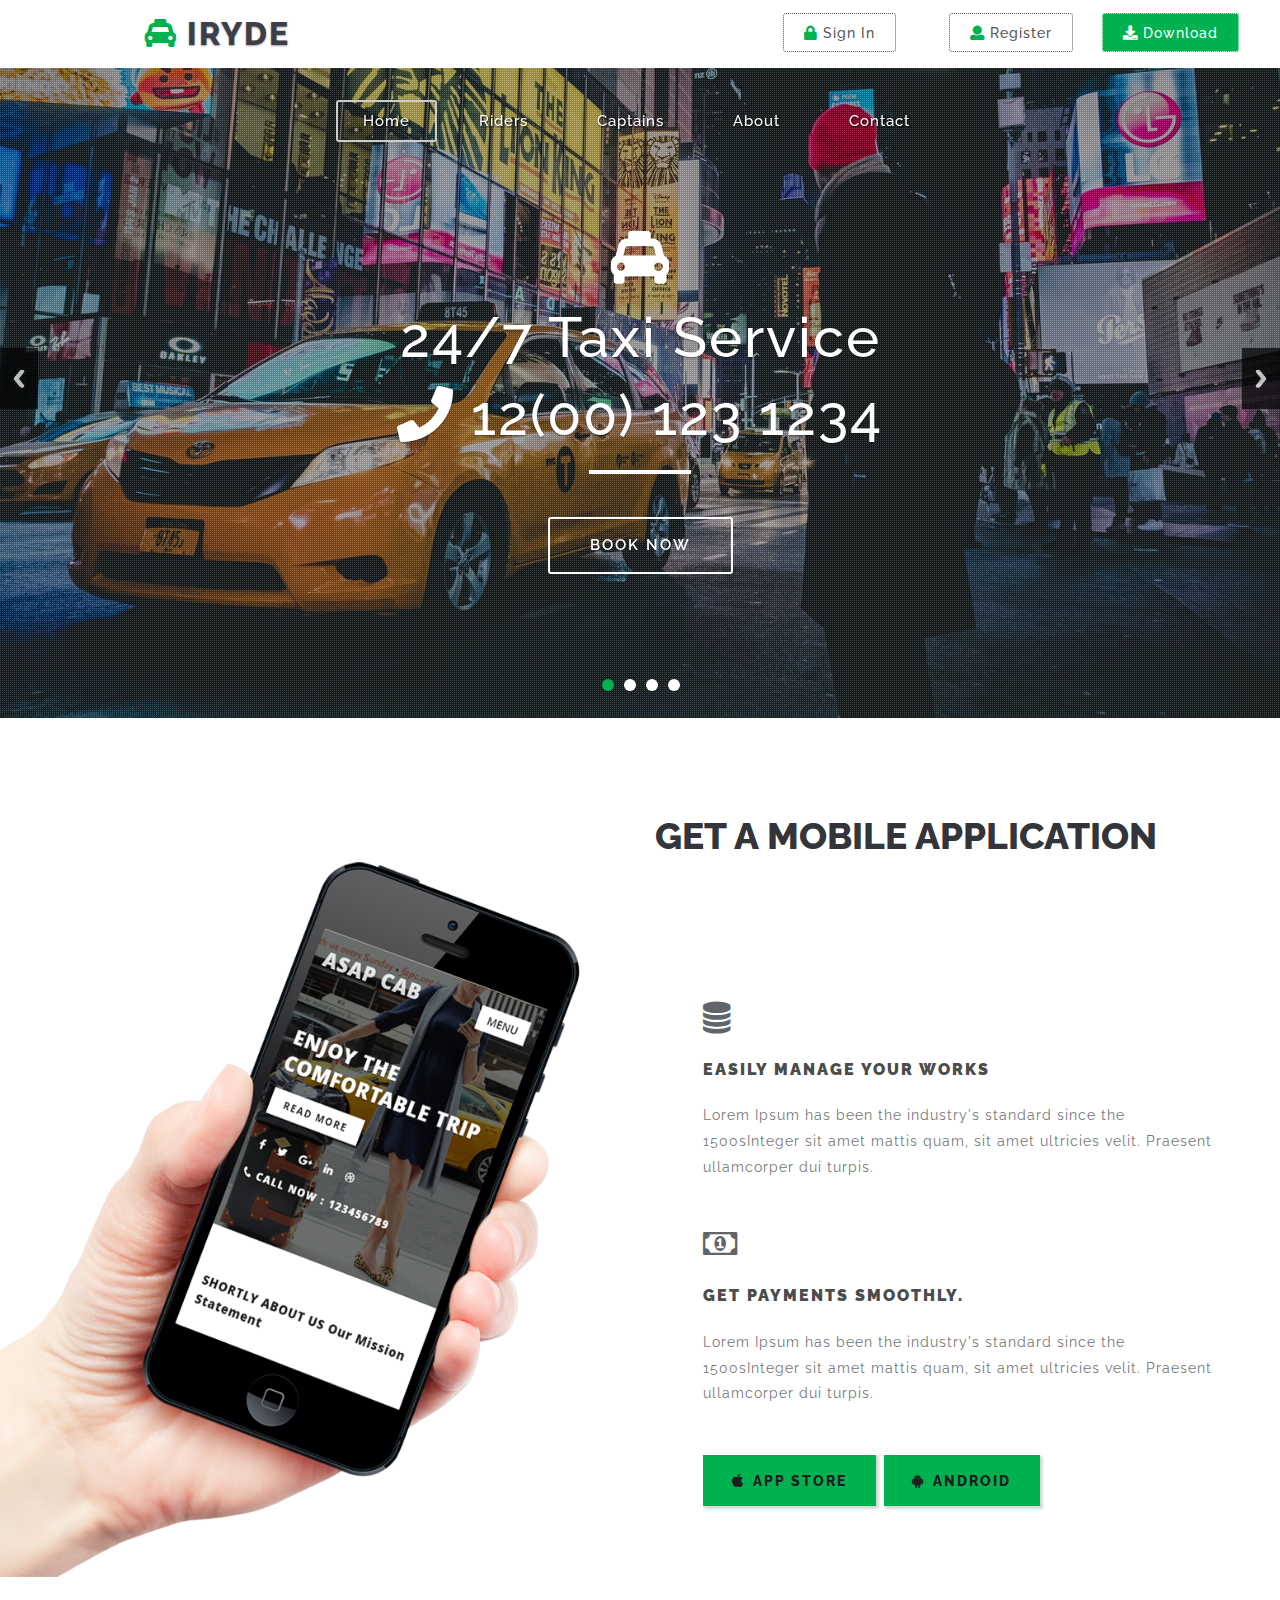
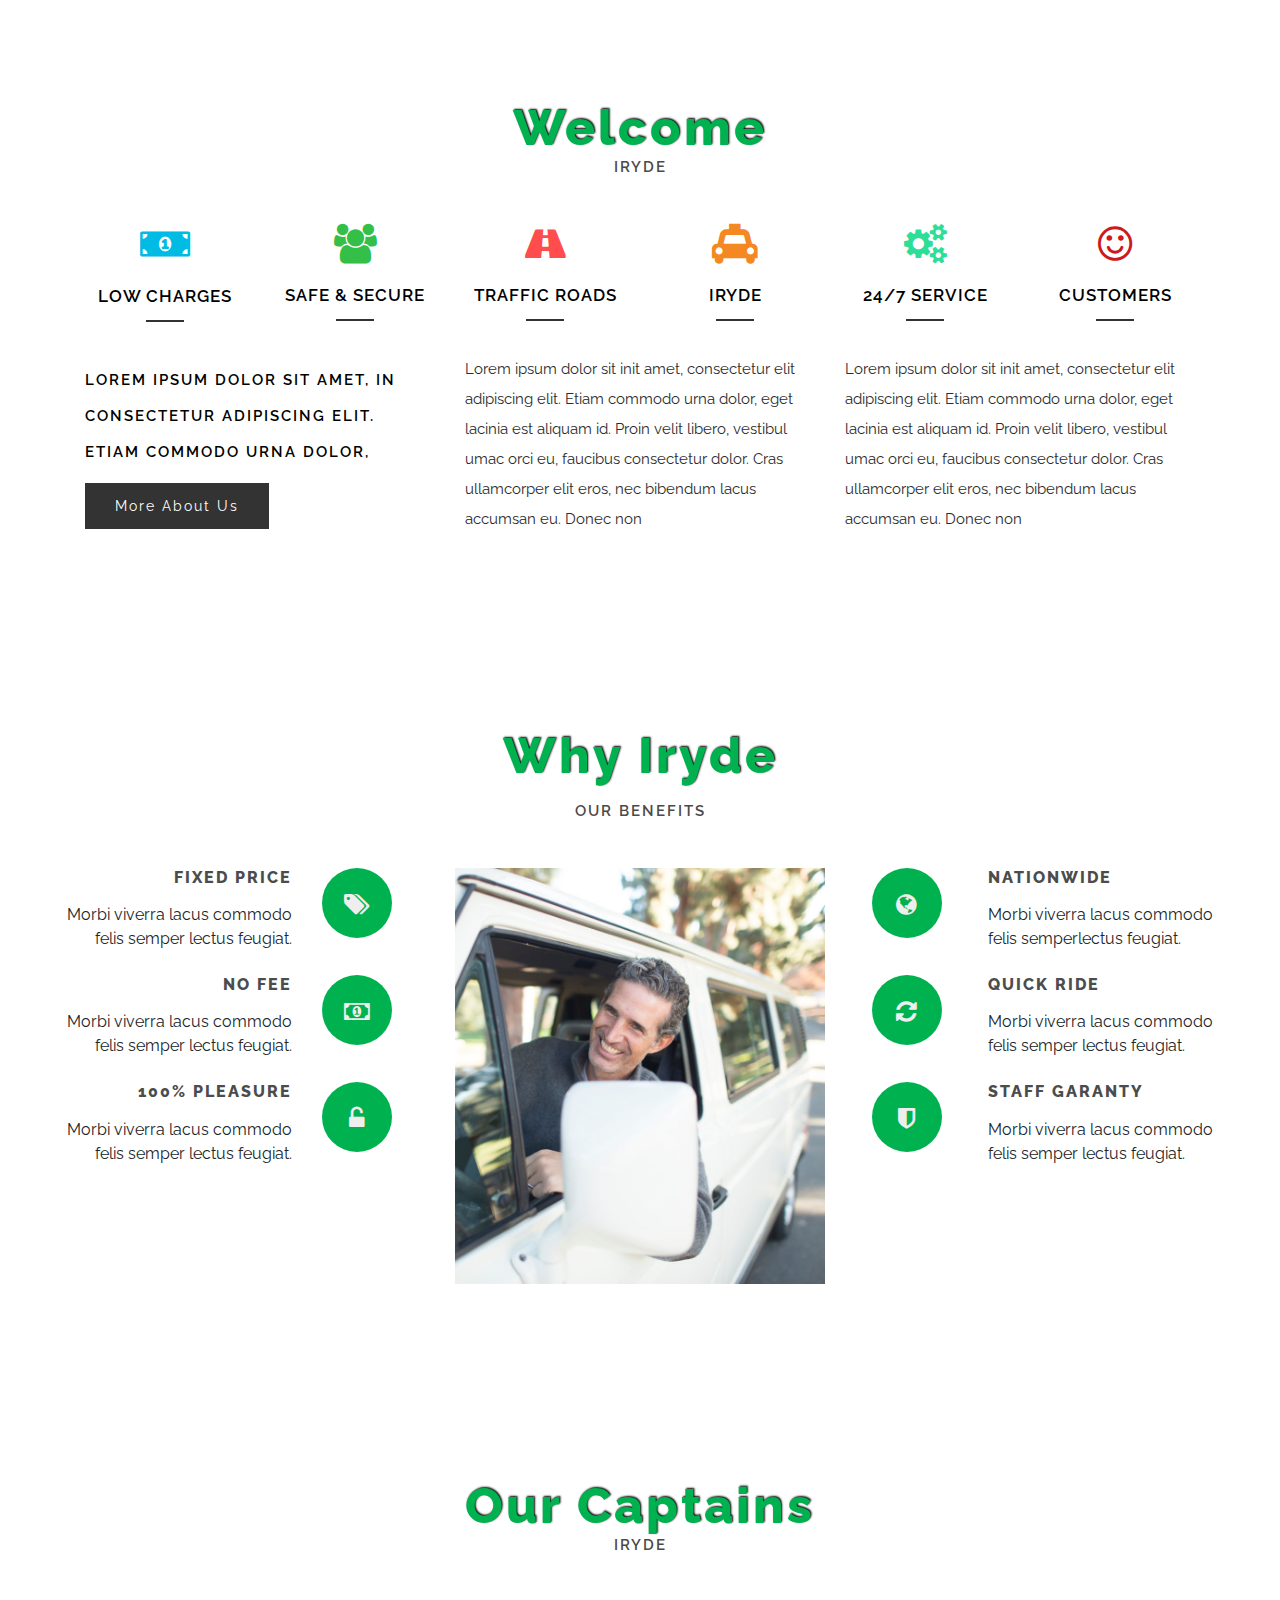
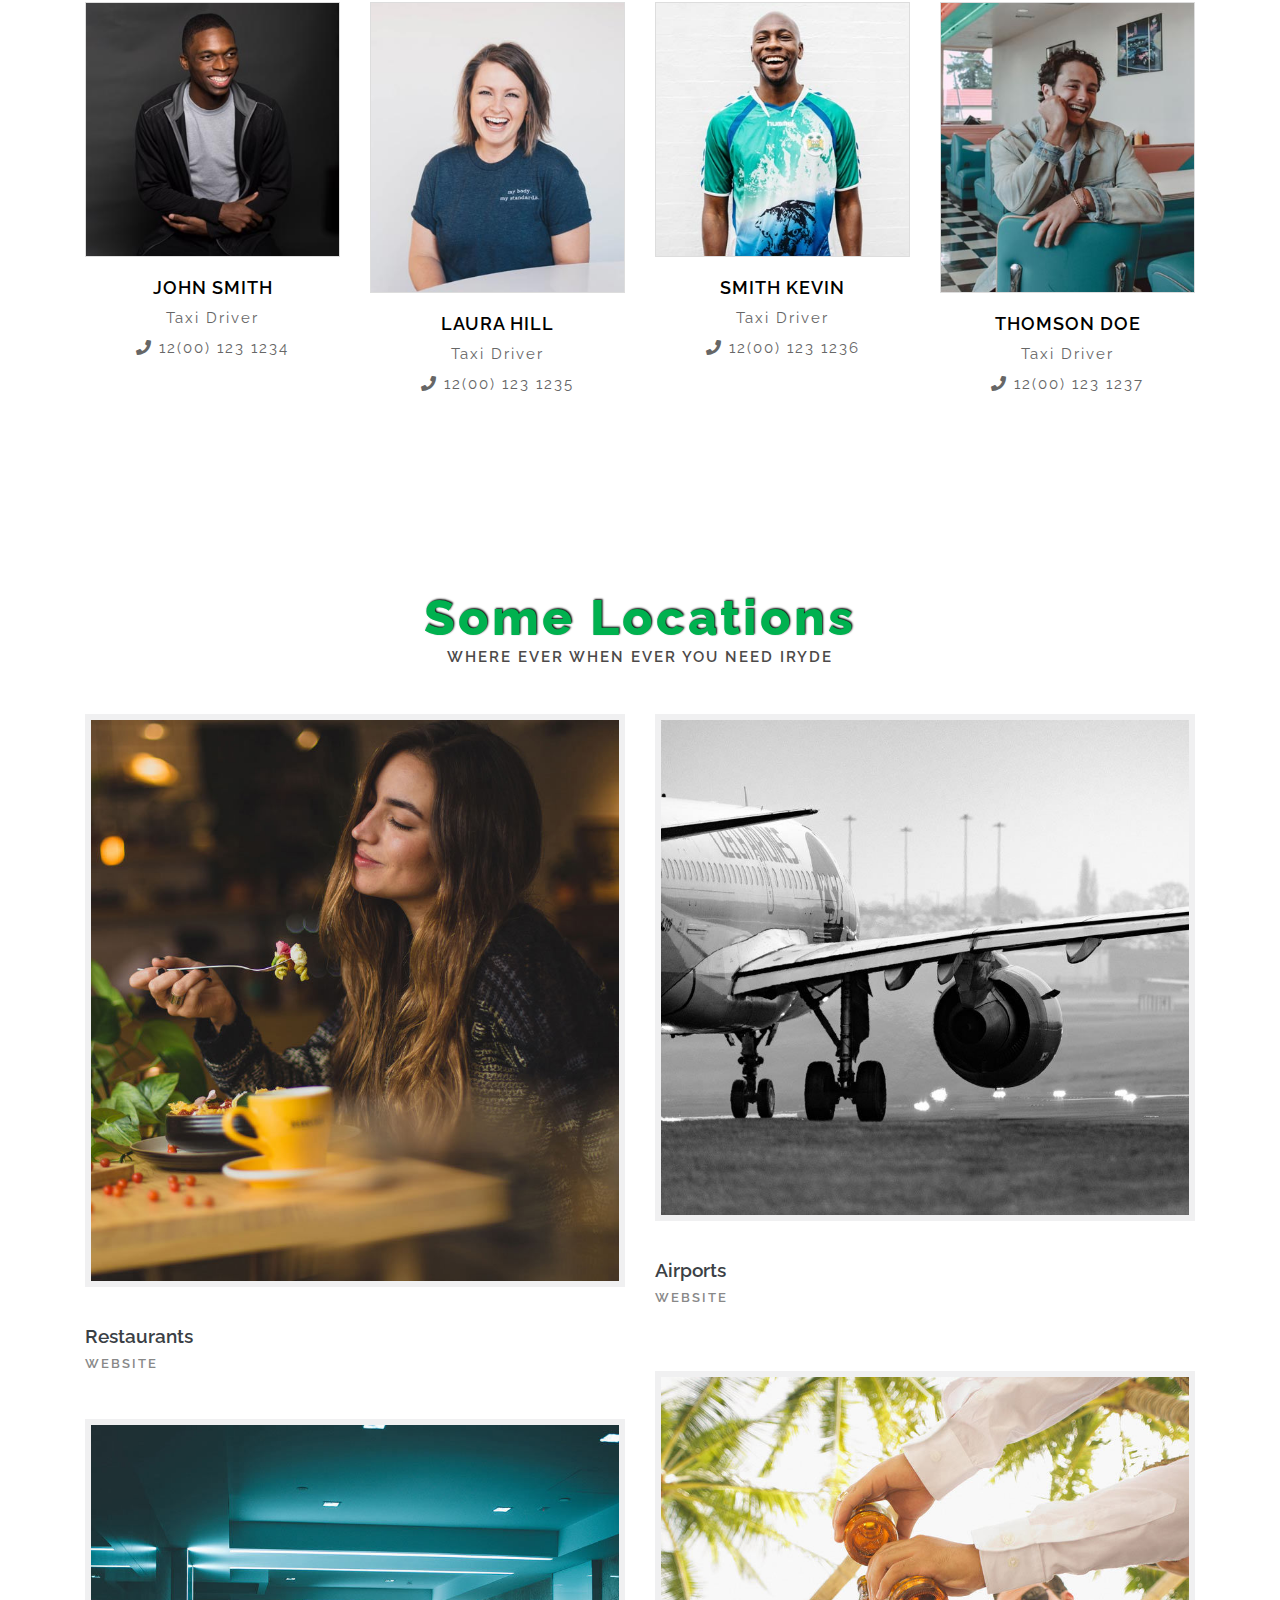
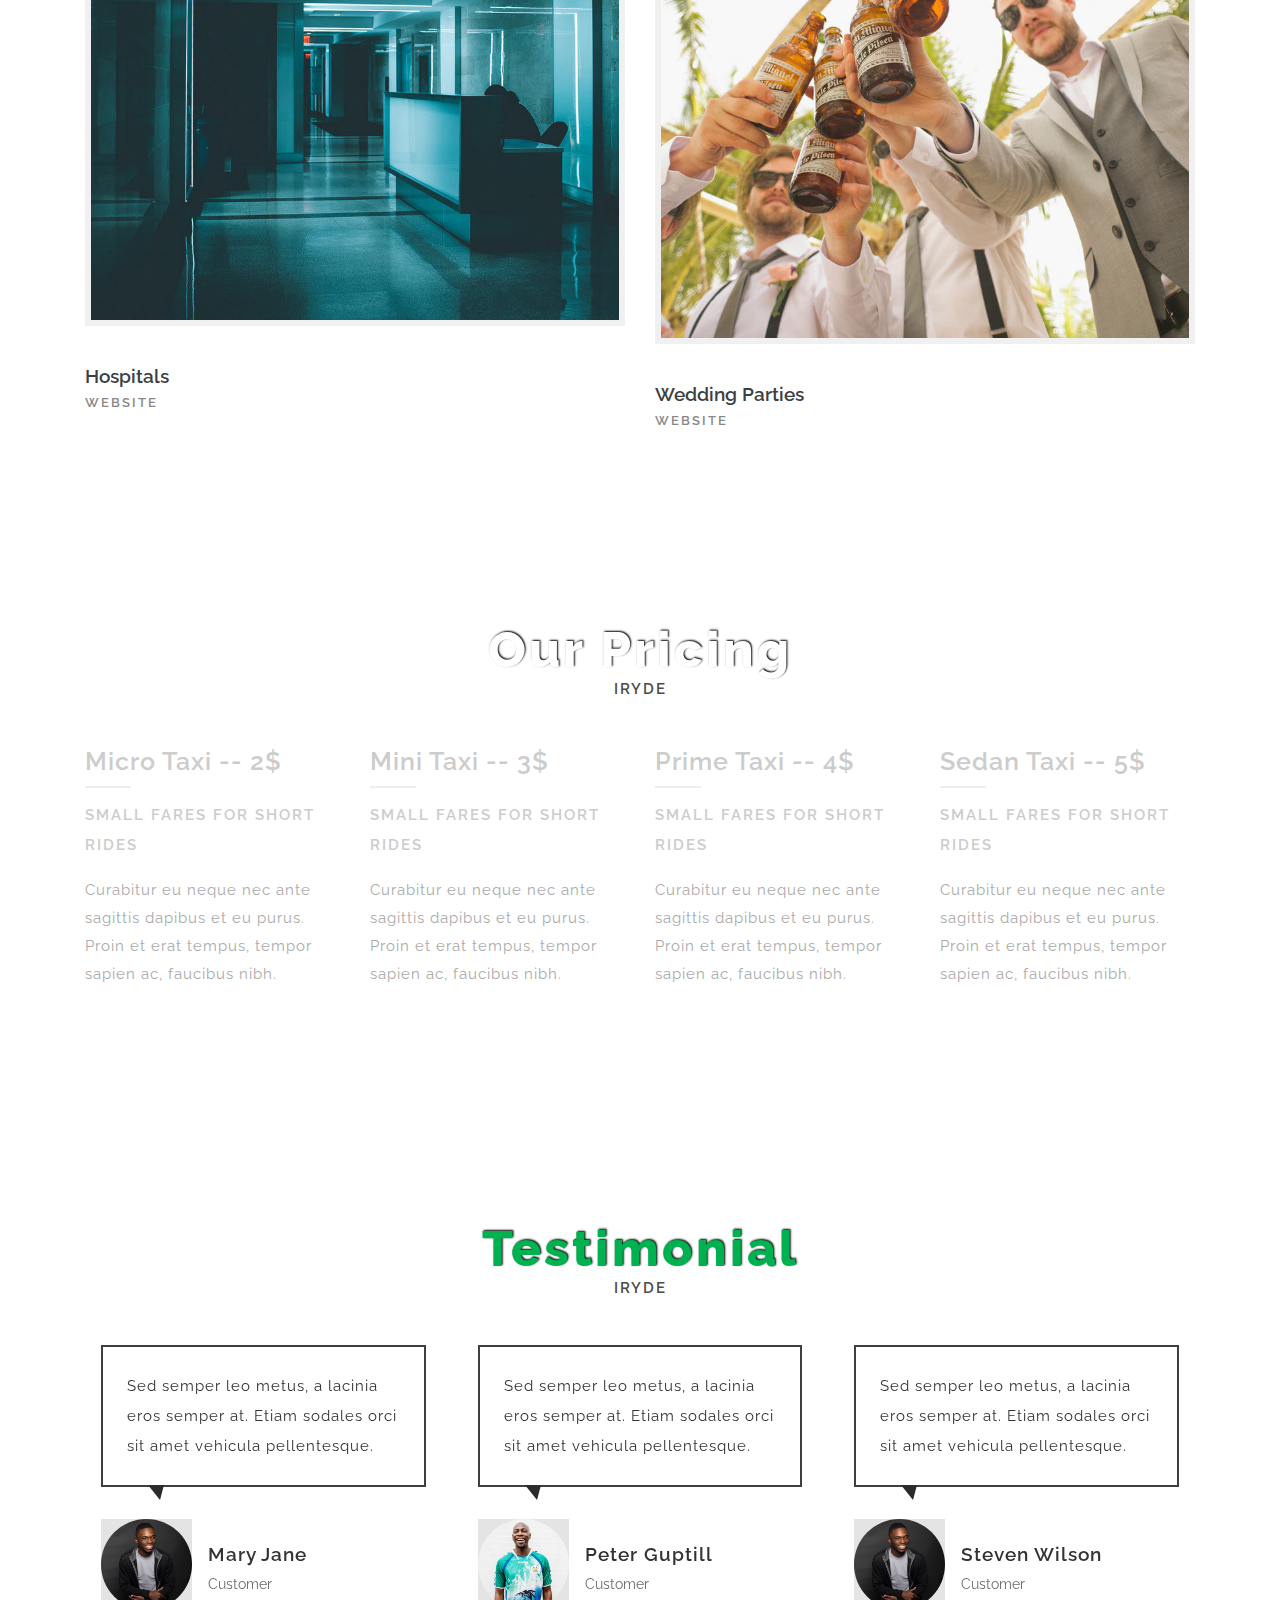
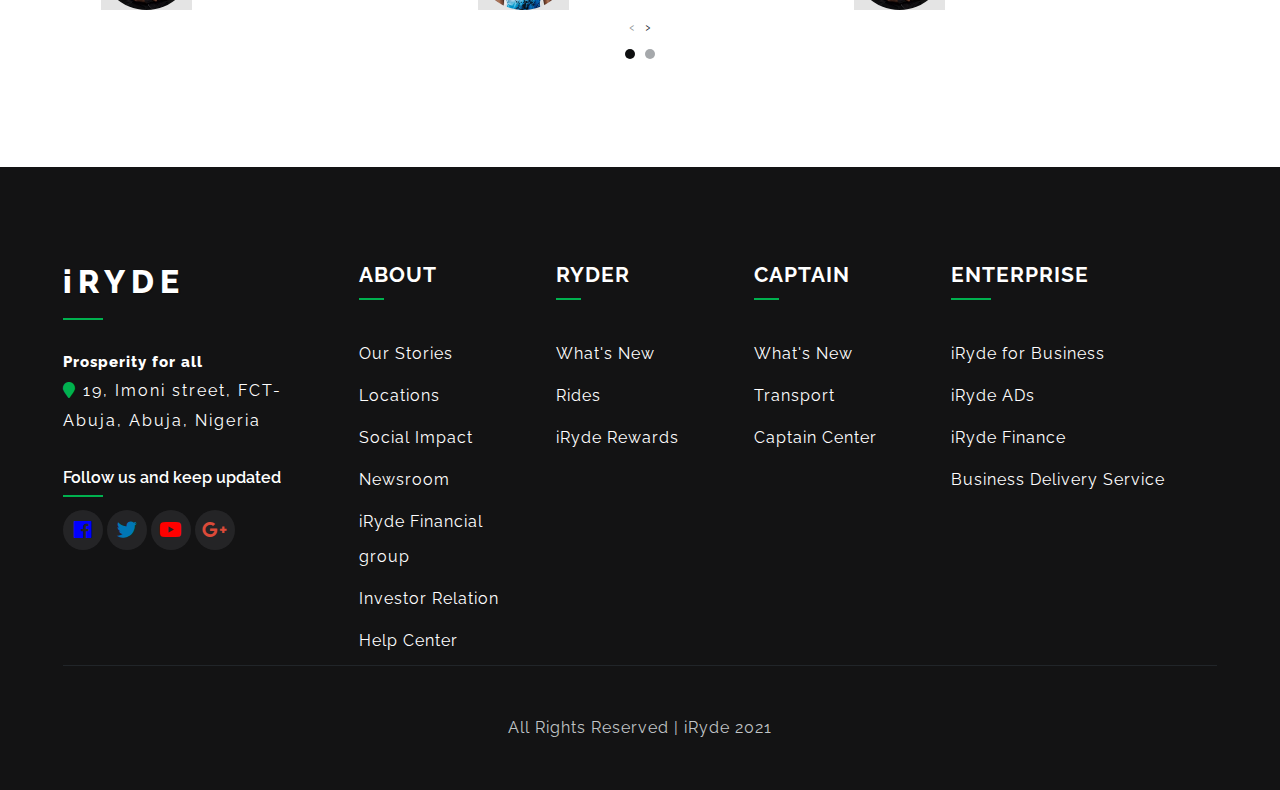
==== commit 26253667: "Add Riders and Captain pages" ====
--- a/index.html
+++ b/index.html
@@ -46,8 +46,8 @@
 			</span>
 			<span class="tooltips fa title-open-right-sidebar tooltipstered fa-angle-double-left" id="leftIcon"
 				style="display: none;">
-			<span class="tooltiptext">Show</span>
-		</span>
+				<span class="tooltiptext">Show</span>
+			</span>
 		</div>
 		<div id="right-sidebar" class="right-sidebar-notifcations nav-collapse">
 			<div class=" bs-example bs-example-tabs right-sidebar-tab-notification" data-example-id="togglable-tabs">
@@ -61,7 +61,7 @@
 								</span>
 							</span>
 						</a>
-						
+
 						<a href="#" data-toggle="modal" data-target="#exampleModal" class="no-margin-bottom-mobile">
 							<span class="tooltips w3l-icon -buy">
 								<span class="fas fa-lock">
@@ -385,91 +385,91 @@
 			</div>
 		</section> -->
 		<!-- //Why Iryde -->
-<section class="mid-sec py-5">
-        <div class="container-fluid py-md-5 p-3">
-            <!---728x90--->
-            <h3 class="heading text-capitalize text-center">Why Iryde</h3>
+		<section class="mid-sec py-5">
+			<div class="container-fluid py-md-5 p-3">
+				<!---728x90--->
+				<h3 class="heading text-capitalize text-center">Why Iryde</h3>
 				<h5 class="heading mb-5 mt-3 text-center">Our Benefits</h5>
-            <div class="row middile-inner-con mt-md-3 mx-4 row why-grids">
-                <div class="col-lg-4 benifit-content">
-                    <div class="row">
-                        <div class="col-md-8 benifit-left-info text-right">
-                            <h4 class="mb-3">Fixed Price</h4>
-                            <p>Morbi viverra lacus commodo felis semper lectus feugiat.</p>
-                        </div>
-                        <div class="col-md-4 benifit-icon-content">
-                            <div class="benifit-icon">
-                                <span class="fa fa-tags" aria-hidden="true"></span>
-                            </div>
-                        </div>
-                    </div>
-                    <div class="row my-4">
-                        <div class="col-md-8 benifit-left-info text-right">
-                            <h4 class="mb-3">No Fee</h4>
-                            <p>Morbi viverra lacus commodo felis semper lectus feugiat.</p>
-                        </div>
-                        <div class="col-md-4 benifit-icon-content">
-                            <div class="benifit-icon">
-                                <span class="fa fa-money" aria-hidden="true"></span>
-                            </div>
-                        </div>
-                    </div>
-                    <div class="row">
-                        <div class="col-md-8 benifit-left-info text-right">
-                            <h4 class="mb-3">100% Pleasure</h4>
-                            <p>Morbi viverra lacus commodo felis semper lectus feugiat.</p>
-                        </div>
-                        <div class="col-md-4 benifit-icon-content">
-                            <div class="benifit-icon">
-                                <span class="fa fa-unlock-alt" aria-hidden="true"></span>
-                            </div>
-                        </div>
-                    </div>
-                </div>
-                <div class="col-lg-4 benifit-content">
-                    <img src="images/benifits.jpg" alt="" class="img-fluid">
-                </div>
-                <div class="col-lg-4 benifit-content">
-                    <div class="row">
-                        <div class="col-md-4 benifit-icon-content">
-                            <div class="benifit-icon text-md-center mx-auto">
-                                <span class="fa fa-globe" aria-hidden="true"></span>
-                            </div>
-                        </div>
-                        <div class="col-md-8 benifit-left-info text-left">
-                            <h4 class="mb-3">Nationwide</h4>
-                            <p>Morbi viverra lacus commodo felis semperlectus feugiat.</p>
-                        </div>
-                    </div>
-
-                    <div class="row  my-4">
-                        <div class="col-md-4 benifit-icon-content">
-                            <div class="benifit-icon text-md-center mx-auto">
-                                <span class="fa fa-refresh" aria-hidden="true"></span>
-                            </div>
-                        </div>
-                        <div class="col-md-8 benifit-left-info text-left">
-                            <h4 class="mb-3">Quick Ride</h4>
-                            <p>Morbi viverra lacus commodo felis semper lectus feugiat.</p>
-                        </div>
-                    </div>
-                    <div class="row">
-                        <div class="col-md-4 benifit-icon-content">
-                            <div class="benifit-icon text-md-center mx-auto">
-                                <span class="fa fa-shield" aria-hidden="true"></span>
-                            </div>
-                        </div>
-                        <div class="col-md-8 benifit-left-info text-left">
-                            <h4 class="mb-3">Staff Garanty</h4>
-                            <p>Morbi viverra lacus commodo felis semper lectus feugiat.</p>
-                        </div>
-                    </div>
-                </div>
-            </div>
-
-
-        </div>
-    </section>
+				<div class="row middile-inner-con mt-md-3 mx-4 row why-grids">
+					<div class="col-lg-4 benifit-content">
+						<div class="row">
+							<div class="col-md-8 benifit-left-info text-right">
+								<h4 class="mb-3">Fixed Price</h4>
+								<p>Morbi viverra lacus commodo felis semper lectus feugiat.</p>
+							</div>
+							<div class="col-md-4 benifit-icon-content">
+								<div class="benifit-icon">
+									<span class="fa fa-tags" aria-hidden="true"></span>
+								</div>
+							</div>
+						</div>
+						<div class="row my-4">
+							<div class="col-md-8 benifit-left-info text-right">
+								<h4 class="mb-3">No Fee</h4>
+								<p>Morbi viverra lacus commodo felis semper lectus feugiat.</p>
+							</div>
+							<div class="col-md-4 benifit-icon-content">
+								<div class="benifit-icon">
+									<span class="fa fa-money" aria-hidden="true"></span>
+								</div>
+							</div>
+						</div>
+						<div class="row">
+							<div class="col-md-8 benifit-left-info text-right">
+								<h4 class="mb-3">100% Pleasure</h4>
+								<p>Morbi viverra lacus commodo felis semper lectus feugiat.</p>
+							</div>
+							<div class="col-md-4 benifit-icon-content">
+								<div class="benifit-icon">
+									<span class="fa fa-unlock-alt" aria-hidden="true"></span>
+								</div>
+							</div>
+						</div>
+					</div>
+					<div class="col-lg-4 benifit-content">
+						<img src="images/benifits.jpg" alt="" class="img-fluid">
+					</div>
+					<div class="col-lg-4 benifit-content">
+						<div class="row">
+							<div class="col-md-4 benifit-icon-content">
+								<div class="benifit-icon text-md-center mx-auto">
+									<span class="fa fa-globe" aria-hidden="true"></span>
+								</div>
+							</div>
+							<div class="col-md-8 benifit-left-info text-left">
+								<h4 class="mb-3">Nationwide</h4>
+								<p>Morbi viverra lacus commodo felis semperlectus feugiat.</p>
+							</div>
+						</div>
+
+						<div class="row  my-4">
+							<div class="col-md-4 benifit-icon-content">
+								<div class="benifit-icon text-md-center mx-auto">
+									<span class="fa fa-refresh" aria-hidden="true"></span>
+								</div>
+							</div>
+							<div class="col-md-8 benifit-left-info text-left">
+								<h4 class="mb-3">Quick Ride</h4>
+								<p>Morbi viverra lacus commodo felis semper lectus feugiat.</p>
+							</div>
+						</div>
+						<div class="row">
+							<div class="col-md-4 benifit-icon-content">
+								<div class="benifit-icon text-md-center mx-auto">
+									<span class="fa fa-shield" aria-hidden="true"></span>
+								</div>
+							</div>
+							<div class="col-md-8 benifit-left-info text-left">
+								<h4 class="mb-3">Staff Garanty</h4>
+								<p>Morbi viverra lacus commodo felis semper lectus feugiat.</p>
+							</div>
+						</div>
+					</div>
+				</div>
+
+
+			</div>
+		</section>
 		<!-- team -->
 		<section class="team-row py-5">
 			<div class="container py-lg-5 py-3">
@@ -528,36 +528,36 @@
 			</div>
 		</section>
 		<!-- //team -->
-<section class="gallery py-5" id="gallery">
-        <div class="container py-md-5">
-           
-			<h3 class="heading text-capitalize text-center">Some Locations</h3>
+		<section class="gallery py-5" id="gallery">
+			<div class="container py-md-5">
+
+				<h3 class="heading text-capitalize text-center">Some Locations</h3>
 				<h5 class="heading mb-5 text-center">Where ever when ever you need iRyde</h5>
-            <div class="row news-grids mt-md-5 mt-4 text-center">
-                <div class="col-md-6 gal-img">
-                    <a href="#gal1"><img src="images/g1.jpg" alt="Presell" class="img-fluid"></a>
-                    <h5 class="gal-info">Restaurants<span class="decription">Website</span>
-                    </h5>
-                </div>
-                <div class="col-md-6 gal-img">
-                    <a href="#gal2"><img src="images/g2.jpg" alt="Presell" class="img-fluid"></a>
-                    <h5 class="gal-info">Airports<span class="decription">Website</span>
-                    </h5>
-                </div>
-                <div class="col-md-6 gal-img mt-md-5">
-                    <a href="#gal3"><img src="images/g3.jpg" alt="Presell" class="img-fluid"></a>
-                    <h5 class="gal-info">Hospitals <span class="decription">Website</span>
-                    </h5>
-                </div>
-                <div class="col-md-6 gal-img">
-                    <a href="#gal4"><img src="images/g4.jpg" alt="Presell" class="img-fluid"></a>
-                    <h5 class="gal-info">Wedding Parties <span class="decription">Website</span>
-                    </h5>
-                </div>
-
-            </div>
-        </div>
-    </section>
+				<div class="row news-grids mt-md-5 mt-4 text-center">
+					<div class="col-md-6 gal-img">
+						<a href="#gal1"><img src="images/g1.jpg" alt="Presell" class="img-fluid"></a>
+						<h5 class="gal-info">Restaurants<span class="decription">Website</span>
+						</h5>
+					</div>
+					<div class="col-md-6 gal-img">
+						<a href="#gal2"><img src="images/g2.jpg" alt="Presell" class="img-fluid"></a>
+						<h5 class="gal-info">Airports<span class="decription">Website</span>
+						</h5>
+					</div>
+					<div class="col-md-6 gal-img mt-md-5">
+						<a href="#gal3"><img src="images/g3.jpg" alt="Presell" class="img-fluid"></a>
+						<h5 class="gal-info">Hospitals <span class="decription">Website</span>
+						</h5>
+					</div>
+					<div class="col-md-6 gal-img">
+						<a href="#gal4"><img src="images/g4.jpg" alt="Presell" class="img-fluid"></a>
+						<h5 class="gal-info">Wedding Parties <span class="decription">Website</span>
+						</h5>
+					</div>
+
+				</div>
+			</div>
+		</section>
 		<!-- Our prices -->
 		<section class="prices py-5">
 			<div class="container py-lg-5 py-3">
@@ -740,7 +740,8 @@
 					<div class="col-lg-3 col-sm-2 mb-lg-0 mb-5 footer-grid-grid1 text-left">
 						<h3 class="mb-sm-5 mb-4 mt-sm-0 mt-4 iryde">iRYDE</h3>
 						<p>Prosperity for all</p>
-						<span><span class="fas fa-map-marker" style="color: #00b14f;"></span> 19, Imoni street, FCT-Abuja, Abuja, Nigeria</span>
+						<span><span class="fas fa-map-marker" style="color: #00b14f;"></span> 19, Imoni street,
+							FCT-Abuja, Abuja, Nigeria</span>
 
 						<div class="footer-social">
 							<div class="copyrighttop">
@@ -781,6 +782,7 @@
 							<li> <a href="#">Newsroom</a> </li>
 							<li><a href="#">iRyde Financial group</a> </li>
 							<li> <a href="#">Investor Relation</a></li>
+							<li> <a href="#">Help Center</a></li>
 						</ul>
 					</div>
 					<!-- <div class="col-lg-3 col-sm-6 mb-sm-0 mb-5 footer-grid-posts text-left">
@@ -877,7 +879,7 @@
 							<li> <a href="#">Captain Center</a></li>
 						</ul>
 					</div>
-					<div class="col-lg-2 col-sm-2 mb-lg-0 mb-5 footer-grid-grid1 text-left">
+					<div class="col-lg-3 col-sm-2 mb-lg-0 mb-5 footer-grid-grid1 text-left">
 						<h3 class="mb-sm-5 mb-4">ENTERPRISE</h3>
 						<ul class="inner-footer-bottom-list">
 							<li> <a href="#"> iRyde for Business </a></li>
@@ -887,12 +889,7 @@
 							<li> <a href="#">Business Delivery Service</a></li>
 						</ul>
 					</div>
-					<div class="col-lg-1 col-sm-2 mb-lg-0 mb-5 footer-grid-grid1 text-left">
-						<h3 class="mb-sm-5 mb-4">Quick Links</h3>
-						<ul class="inner-footer-bottom-list">
-							<li> <a href="#"> Help Center </a></li>
-						</ul>
-					</div>
+
 				</div>
 				<!-- copyright -->
 				<div class="footer-cpy text-center pt-sm-5 pt-3">
@@ -1085,16 +1082,16 @@
 		</script>
 		<!-- here stars scrolling icon -->
 		<script type="text/javascript">
-		$(document).scroll(function() {
-  var y = $(this).scrollTop();
-  if (y > 50) {
-    $('#right-sidebar').fadeIn();
-	$('.pull-right').fadeIn();
-  } else {
-    $('#right-sidebar').fadeOut();
-	$('.pull-right').fadeOut();
-  }
-});
+			$(document).scroll(function () {
+				var y = $(this).scrollTop();
+				if (y > 50) {
+					$('#right-sidebar').fadeIn();
+					$('.pull-right').fadeIn();
+				} else {
+					$('#right-sidebar').fadeOut();
+					$('.pull-right').fadeOut();
+				}
+			});
 			$(document).ready(function () {
 				/*
 					var defaults = {
@@ -1110,7 +1107,6 @@
 				});
 
 			});
-			
 		</script>
 		<!-- //here ends scrolling icon -->
 		<!-- start-smoth-scrolling -->
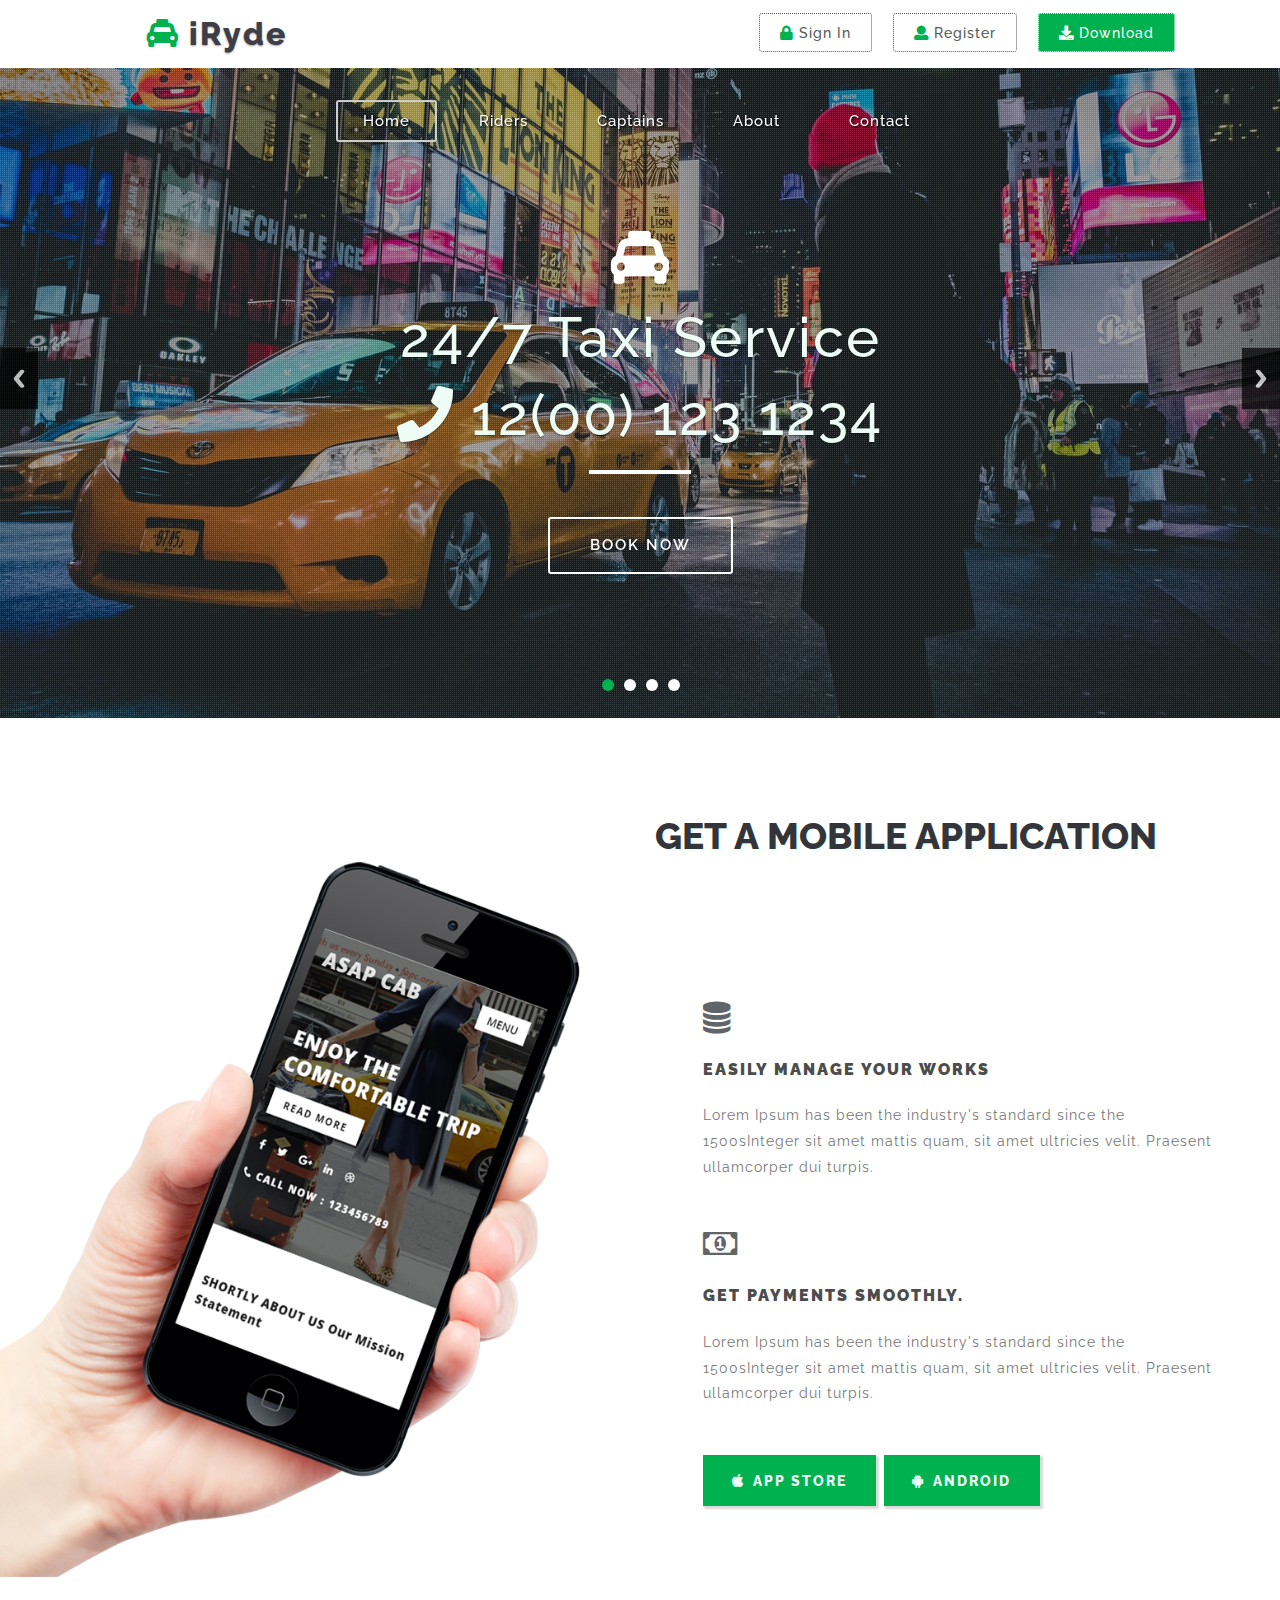
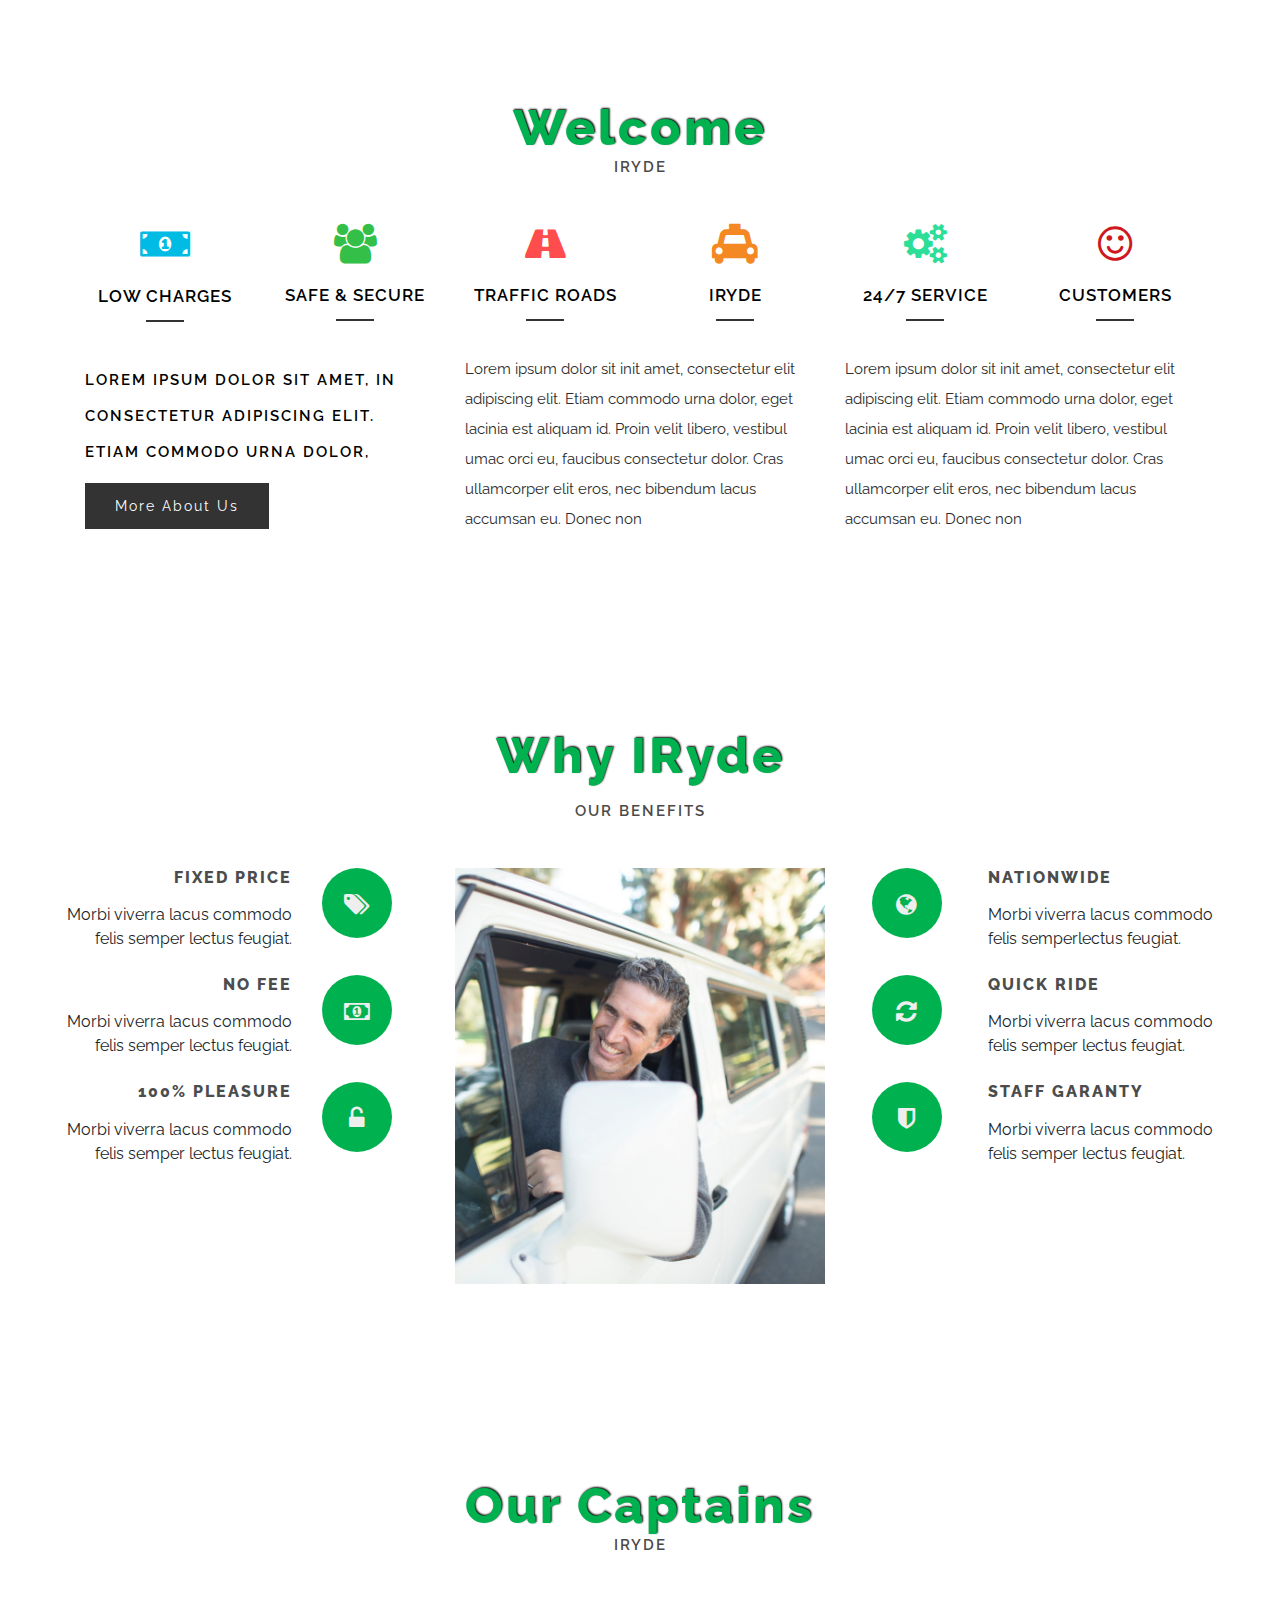
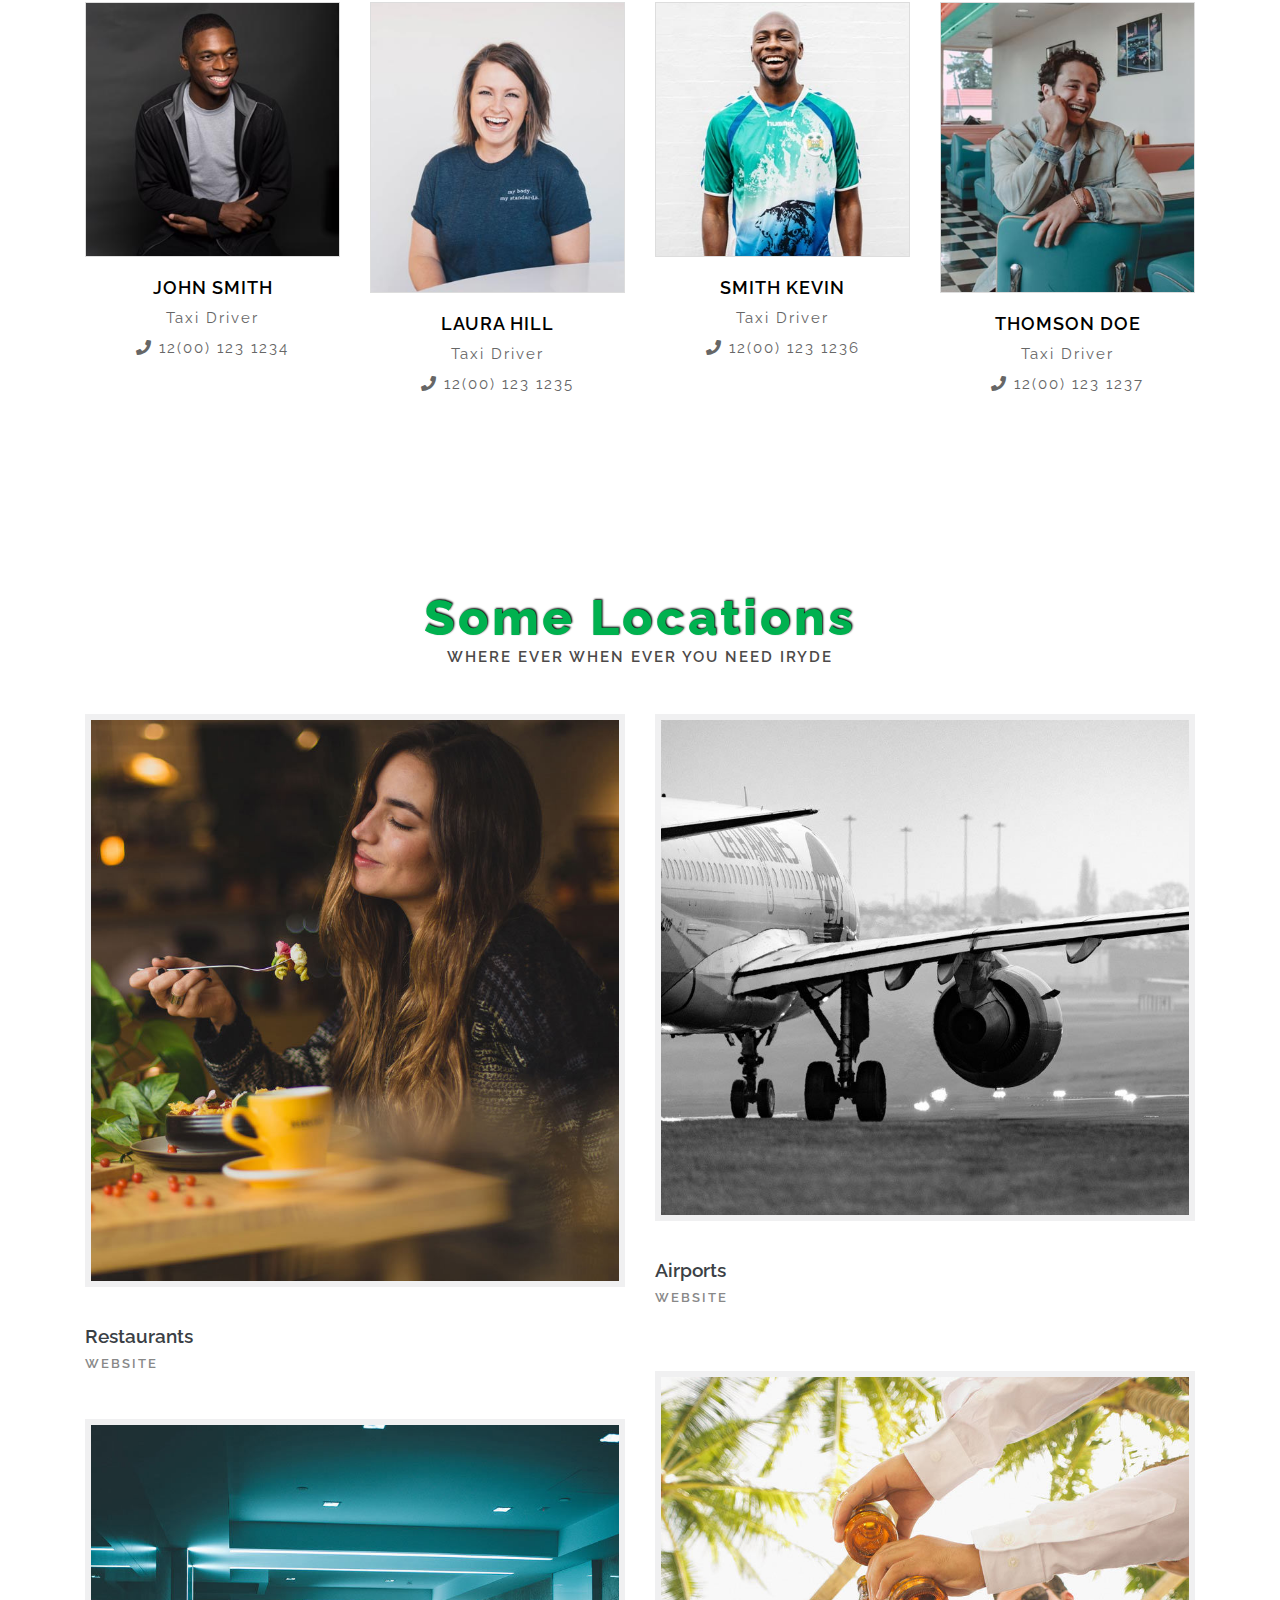
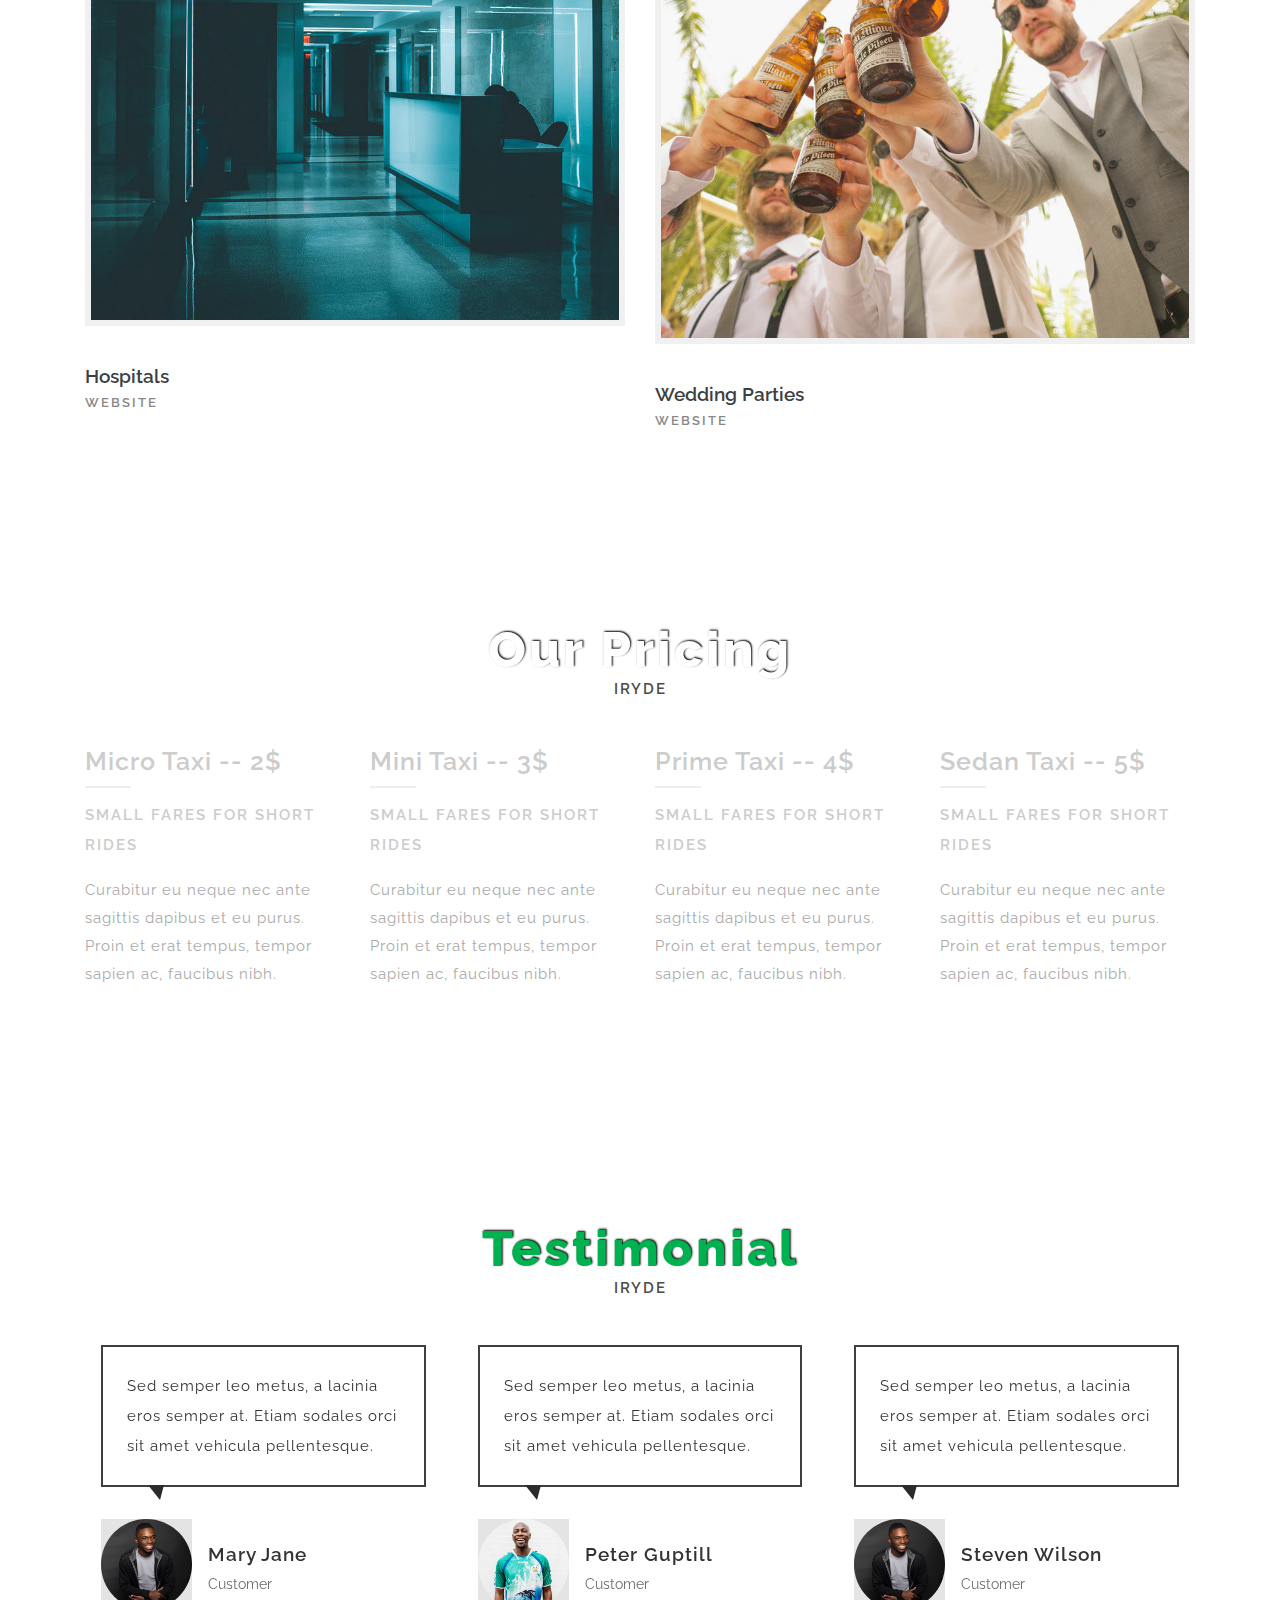
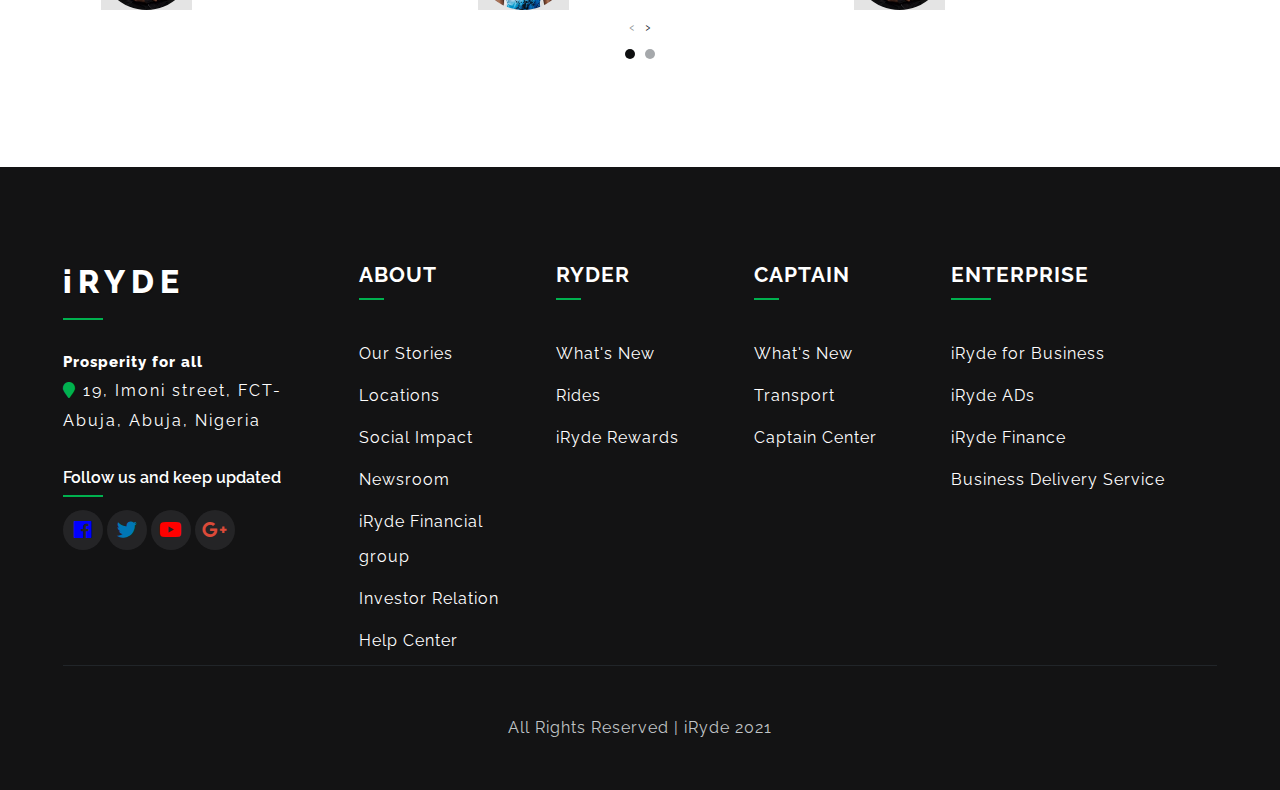
==== commit 38f2e2c3: "Progress Riders and Captain pages" ====
--- a/index.html
+++ b/index.html
@@ -2,12 +2,12 @@
 <html lang="en">
 
 	<head>
-		<title>Iryde e-hailing web | Home</title>
+		<title>iRyde e-hailing web | Home</title>
 
 		<!-- Meta tag Keywords -->
 		<meta name="viewport" content="width=device-width, initial-scale=1">
 		<meta charset="utf-8">
-		<meta name="keywords" content="Iryde Responsive web template, Bootstrap Web Templates, Flat Web Templates, Android Compatible web template, 
+		<meta name="keywords" content="iRyde Responsive web template, Bootstrap Web Templates, Flat Web Templates, Android Compatible web template, 
 	Smartphone Compatible web template, free webdesigns for Nokia, Samsung, LG, SonyEricsson, Motorola web design" />
 		<script type="application/x-javascript">
 			addEventListener("load", function () {
@@ -92,7 +92,7 @@
 
 				<div class="col-md-4 col-sm-6 logo">
 					<a class="navbar-brand" href="index.html">
-						<i class="fas fa-taxi"></i> Iryde</a>
+						<i class="fas fa-taxi"></i> iRyde</a>
 				</div>
 
 				<div class="col-md-3 col-sm-6 log-icons mt-2">
@@ -101,11 +101,11 @@
 
 
 				<div class="col-md-5 top-forms mt-md-3 mt-2 mb-md-0 mb-3">
-					<span class="mx-lg-4 mx-md-2  mx-1">
+					<span class="mr-3">
 						<a href="#" data-toggle="modal" aria-pressed="false" data-target="#exampleModal">
 							<i class="fas fa-lock"></i> Sign In</a>
 					</span>
-					<span class="mx-lg-4 mx-md-2  mx-1">
+					<span class="mr-3">
 						<a href="#" data-toggle="modal" data-target="#exampleModal1">
 							<i class="fas fa-user"></i> Register</a>
 					</span>
@@ -274,7 +274,7 @@
 		<section class="about py-5">
 			<div class="container py-lg-5 py-3">
 				<h3 class="heading text-capitalize text-center">Welcome</h3>
-				<h5 class="heading mb-5 text-center">Iryde</h5>
+				<h5 class="heading mb-5 text-center">iRyde</h5>
 				<div class="about-head text-center ">
 					<div class="row about-grids-top mb-5">
 						<div class="col-lg-2 col-sm-4 col-6 about-grid p-0">
@@ -291,7 +291,7 @@
 						</div>
 						<div class="col-lg-2 col-sm-4 col-6 mt-lg-0 mt-5 about-grid p-0">
 							<i class="fa fa-taxi" aria-hidden="true"></i>
-							<h4>Iryde</h4>
+							<h4>iRyde</h4>
 						</div>
 						<div class="col-lg-2 col-sm-4 col-6 mt-lg-0 mt-5 about-grid p-0">
 							<i class="fa fa-cogs" aria-hidden="true"></i>
@@ -327,11 +327,11 @@
 		</section>
 		<!-- //about -->
 
-		<!-- Why Iryde -->
+		<!-- Why iRyde -->
 		<!-- <section class="why">
 			<div class="container-fluid p-md-5 p-3">
-				<h3 class="heading text-capitalize text-center">Why Iryde</h3>
-				<h5 class="heading mb-5 text-center">Iryde</h5>
+				<h3 class="heading text-capitalize text-center">Why iRyde</h3>
+				<h5 class="heading mb-5 text-center">iRyde</h5>
 				<div class="row why-grids">
 					<div class="col-lg-3 col-md-4 col-sm-6">
 						<div class="py-5 px-2 mb-4 grid1 text-center">
@@ -384,11 +384,11 @@
 				</div>
 			</div>
 		</section> -->
-		<!-- //Why Iryde -->
+		<!-- //Why iRyde -->
 		<section class="mid-sec py-5">
 			<div class="container-fluid py-md-5 p-3">
 				<!---728x90--->
-				<h3 class="heading text-capitalize text-center">Why Iryde</h3>
+				<h3 class="heading text-capitalize text-center">Why iRyde</h3>
 				<h5 class="heading mb-5 mt-3 text-center">Our Benefits</h5>
 				<div class="row middile-inner-con mt-md-3 mx-4 row why-grids">
 					<div class="col-lg-4 benifit-content">
@@ -474,7 +474,7 @@
 		<section class="team-row py-5">
 			<div class="container py-lg-5 py-3">
 				<h3 class="heading text-capitalize text-center">Our Captains</h3>
-				<h5 class="heading mb-5 text-center">Iryde</h5>
+				<h5 class="heading mb-5 text-center">iRyde</h5>
 				<div class="row text-center">
 					<div class="col-lg-3 col-sm-6 team-grids">
 						<div class="team-effect">
@@ -562,7 +562,7 @@
 		<section class="prices py-5">
 			<div class="container py-lg-5 py-3">
 				<h3 class="heading text-capitalize text-center">Our Pricing</h3>
-				<h5 class="heading mb-5 text-center">Iryde</h5>
+				<h5 class="heading mb-5 text-center">iRyde</h5>
 				<div class="row pricing-grids">
 					<div class="col-lg-3 col-md-6 price-grid">
 						<h3 class="mb-4">Micro Taxi -- <span class="">2$</span></h3>
@@ -616,7 +616,7 @@
 		<section class="testimonials price-bottom-testimonials py-5">
 			<div class="container py-lg-5 py-3">
 				<h3 class="heading text-capitalize text-center">Testimonial</h3>
-				<h5 class="heading mb-5 text-center">Iryde</h5>
+				<h5 class="heading mb-5 text-center">iRyde</h5>
 				<div class="inner-sec-slider">
 					<div class="owl-carousel owl-theme">
 						<div class="item">
--- a/css/style.css
+++ b/css/style.css
@@ -29,7 +29,8 @@
     font-size: 2.3em;
     font-weight: 800;
     color: #33353a;
-    text-shadow: 0 0 0.5px rgb(58 57 57 / 25%);
+    /* color: #EDFDF6; */
+    text-shadow: 2px 2px 1px #edfdf6;
     text-transform: uppercase;
 }
 #w3lDemoBar.w3l-demo-bar {
@@ -47,7 +48,7 @@
 
 #w3lDemoBar.w3l-demo-bar a {
   display: block;
-  color: #fff;
+  color: #edfdf6;
   text-decoration: none;
   line-height: 24px;
   /* opacity: .6; */
@@ -64,7 +65,7 @@
 }
 
 #w3lDemoBar.w3l-demo-bar .w3l-icon svg {
-  color: #fff;
+  color: #edfdf6;
 }
 #w3lDemoBar.w3l-demo-bar .responsive-icons {
   margin-top: 30px;
@@ -242,7 +243,7 @@
 }
 ul.apps-lists li a {
     background: #00B14F;
-    color: #1b1e21;
+    color: #edfdf6;
     padding: 1em 2em;
     border-radius: 0px;
     box-shadow: 2px 2px 2px 1px rgb(0 0 0 / 15%);
@@ -288,6 +289,7 @@
 	background: #fff;
     padding: 0.3em 2em;
 	position: relative;
+	z-index: 9999;
 }
 
 .top-bar_sub_header h6 {
@@ -430,7 +432,7 @@
 	text-shadow: 0 1px 2px rgba(0, 0, 0, 0.37);
 	color: #3d3e48;
      letter-spacing: 2px;
-	text-transform: uppercase;
+	/* text-transform: uppercase; */
 }
 .logo i {
     color: #00B14F;
@@ -846,7 +848,8 @@
 	line-height: 1.4em;
 	text-shadow: 0 1px 2px rgba(0, 0, 0, 0.37);
 	font-size: 4em;
-	color: #fff;
+	/* color: #fff; */
+	color: #EDFDF6;
      position: relative;
 }
 .banner-info h5 {
@@ -854,7 +857,8 @@
 	line-height: 1.4em;
 	text-shadow: 0 1px 2px rgba(0, 0, 0, 0.37);
 	font-size: 4em;
-	color: #fff;
+	/* color: #fff; */
+	color: #EDFDF6;
 	position: relative;
 }
 .banner-info h5:after ,.banner-info h2:after{
@@ -902,6 +906,20 @@
     -o-background-size: 2px;
     -ms-background-size: 2px;
 }
+.bs-overlay {
+    position: absolute;
+	display: flex;
+    top: 0;
+    left: 0;
+    width: 100%;
+    height: 100%;
+    background: url(../images/dott.png)repeat 0px 0px;
+    background-size: 2px;
+    -webkit-background-size: 2px;
+    -moz-background-size: 2px;
+    -o-background-size: 2px;
+    -ms-background-size: 2px;
+}
 .bnr-button {
 	margin-top: 2em;
 }
@@ -929,7 +947,78 @@
 .rslides-container .carousel-item  {
 	height: 50em;
 }
-
+.ab-info {
+    text-align: center;
+}
+.ab-content-inner {
+    padding: 2em 1em;
+}
+.ab-icon {
+    background: #00b14f;
+    width: 80px;
+    height: 80px;
+    text-align: center;
+    border-radius: 50%;
+    -webkit-border-radius: 50%;
+    -o-border-radius: 50%;
+    -ms-border-radius: 50%;
+    -moz-border-radius: 50%;
+}
+.ab-icon span {
+    font-size: 1.5em;
+    line-height: 3em;
+    color: #EDFDF6;
+;
+}
+.ab-info h4 {
+    font-size: 1em;
+    color: #212529;
+    margin: 2em 0 1em 0;
+    letter-spacing: 2px;
+    text-transform: uppercase;
+}
+.downloadSection .heading, 
+.fareEstimator .heading{
+	margin-top: 200px;
+}
+.riderDownload h3,
+.fare h3,
+.partner h4{
+	color: #00b14f;
+    text-shadow: 3px 2px 2px #edfdf6;
+	width: 264px;
+    height: 136px;
+    /* left: 165px; */
+    /* top: 1453px; */
+    /* font-family: Montserrat; */
+    font-style: normal;
+    font-weight: 900;
+    font-size: 40px;
+    line-height: 158.34%;
+}
+.fare h3{
+    width: 487.62px;
+    height: 43.83px;
+}
+.partner h4{
+    width: 381px;
+    font-size: 36px;
+    line-height: 44px;
+}
+.fareEstimator .btn,
+.driverpartner .btn{
+	padding: 10px 50px;
+    color: #edfdf6;
+    font-weight: 600;
+    background: linear-gradient(
+253.58deg
+, #1FE88D 1.55%, #001906 95.8%);
+    box-shadow: 0px 12px 35px rgb(160 121 0 / 20%);
+    border-radius: 100px;
+}
+.driverpartner{
+	    background: #edfdf6;
+}
 /*--//banner --*/
 
 
@@ -1212,6 +1301,7 @@
     font-size: 15px;
     font-weight: 600;
     color: #4c4949;
+	/* color: #EDFDF6; */
     letter-spacing: 2px;
 }
 .about-grid i.fa,.about-grid i.fas {
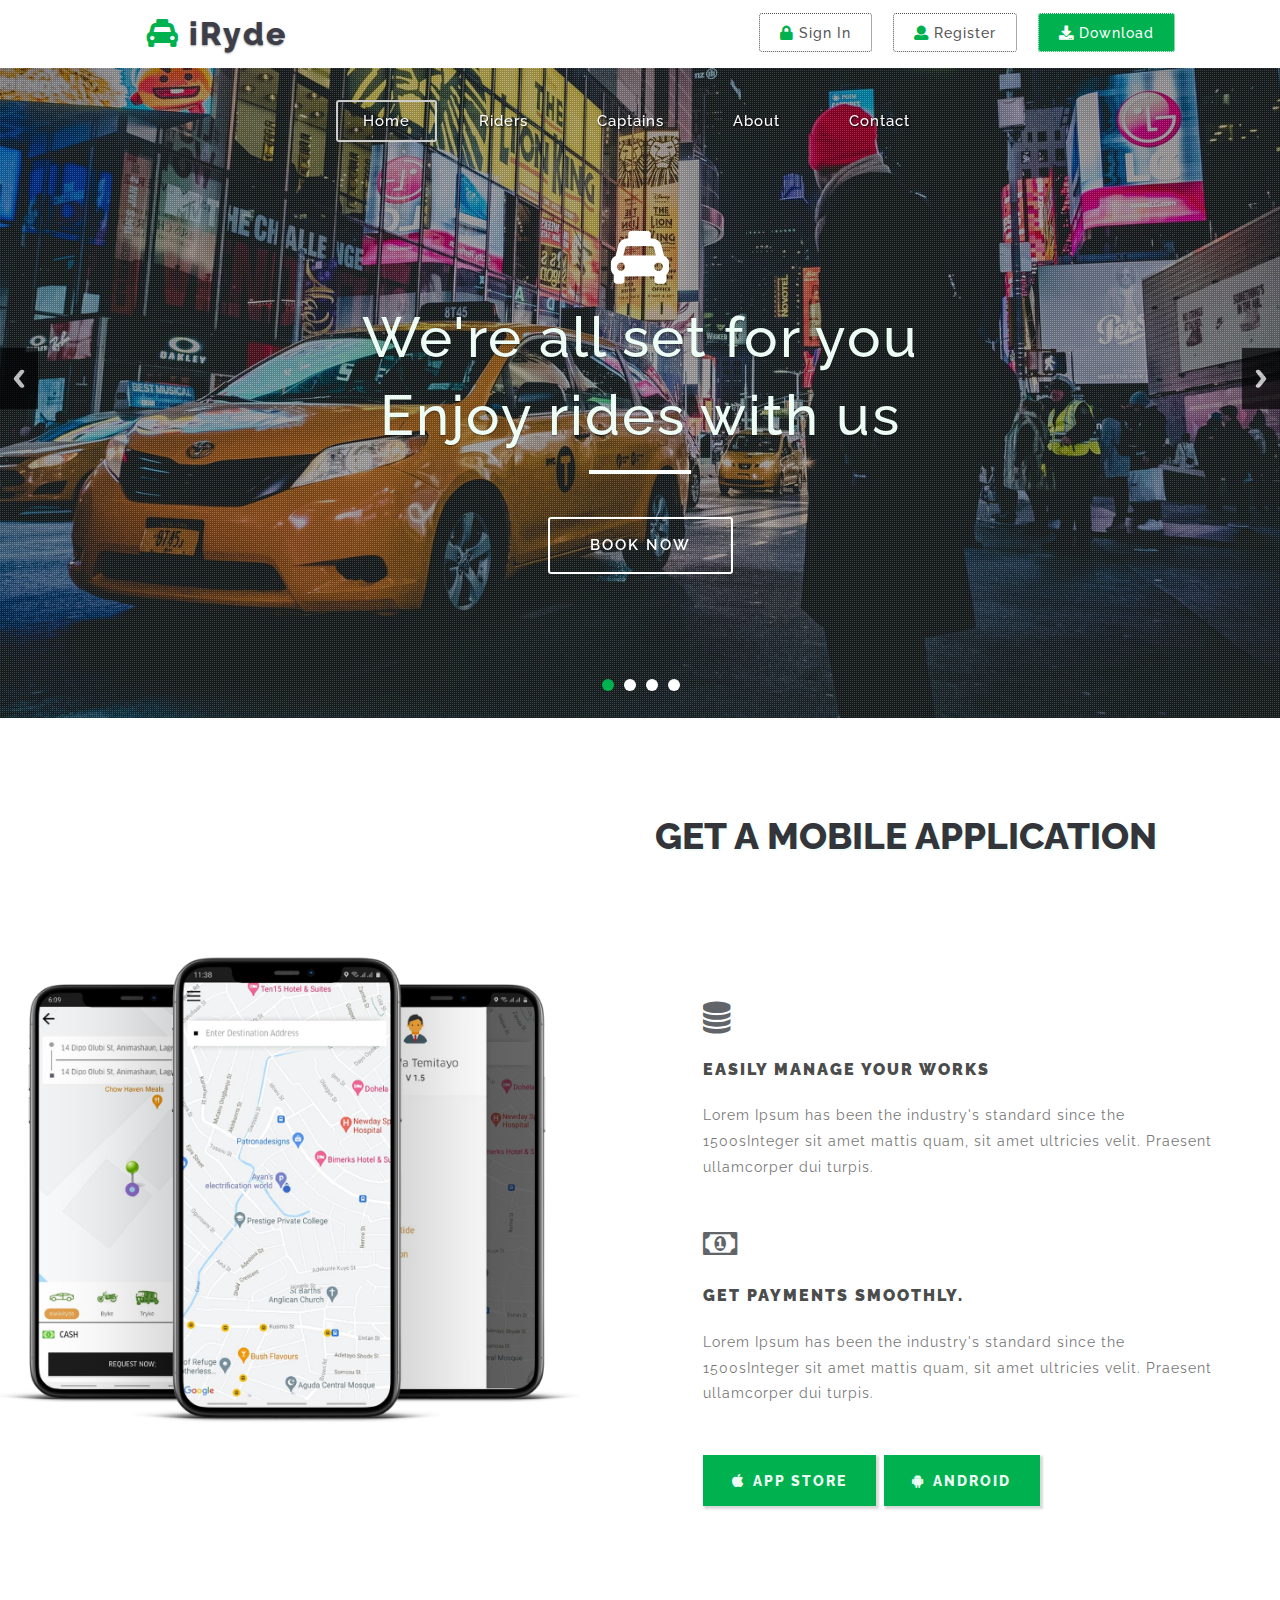
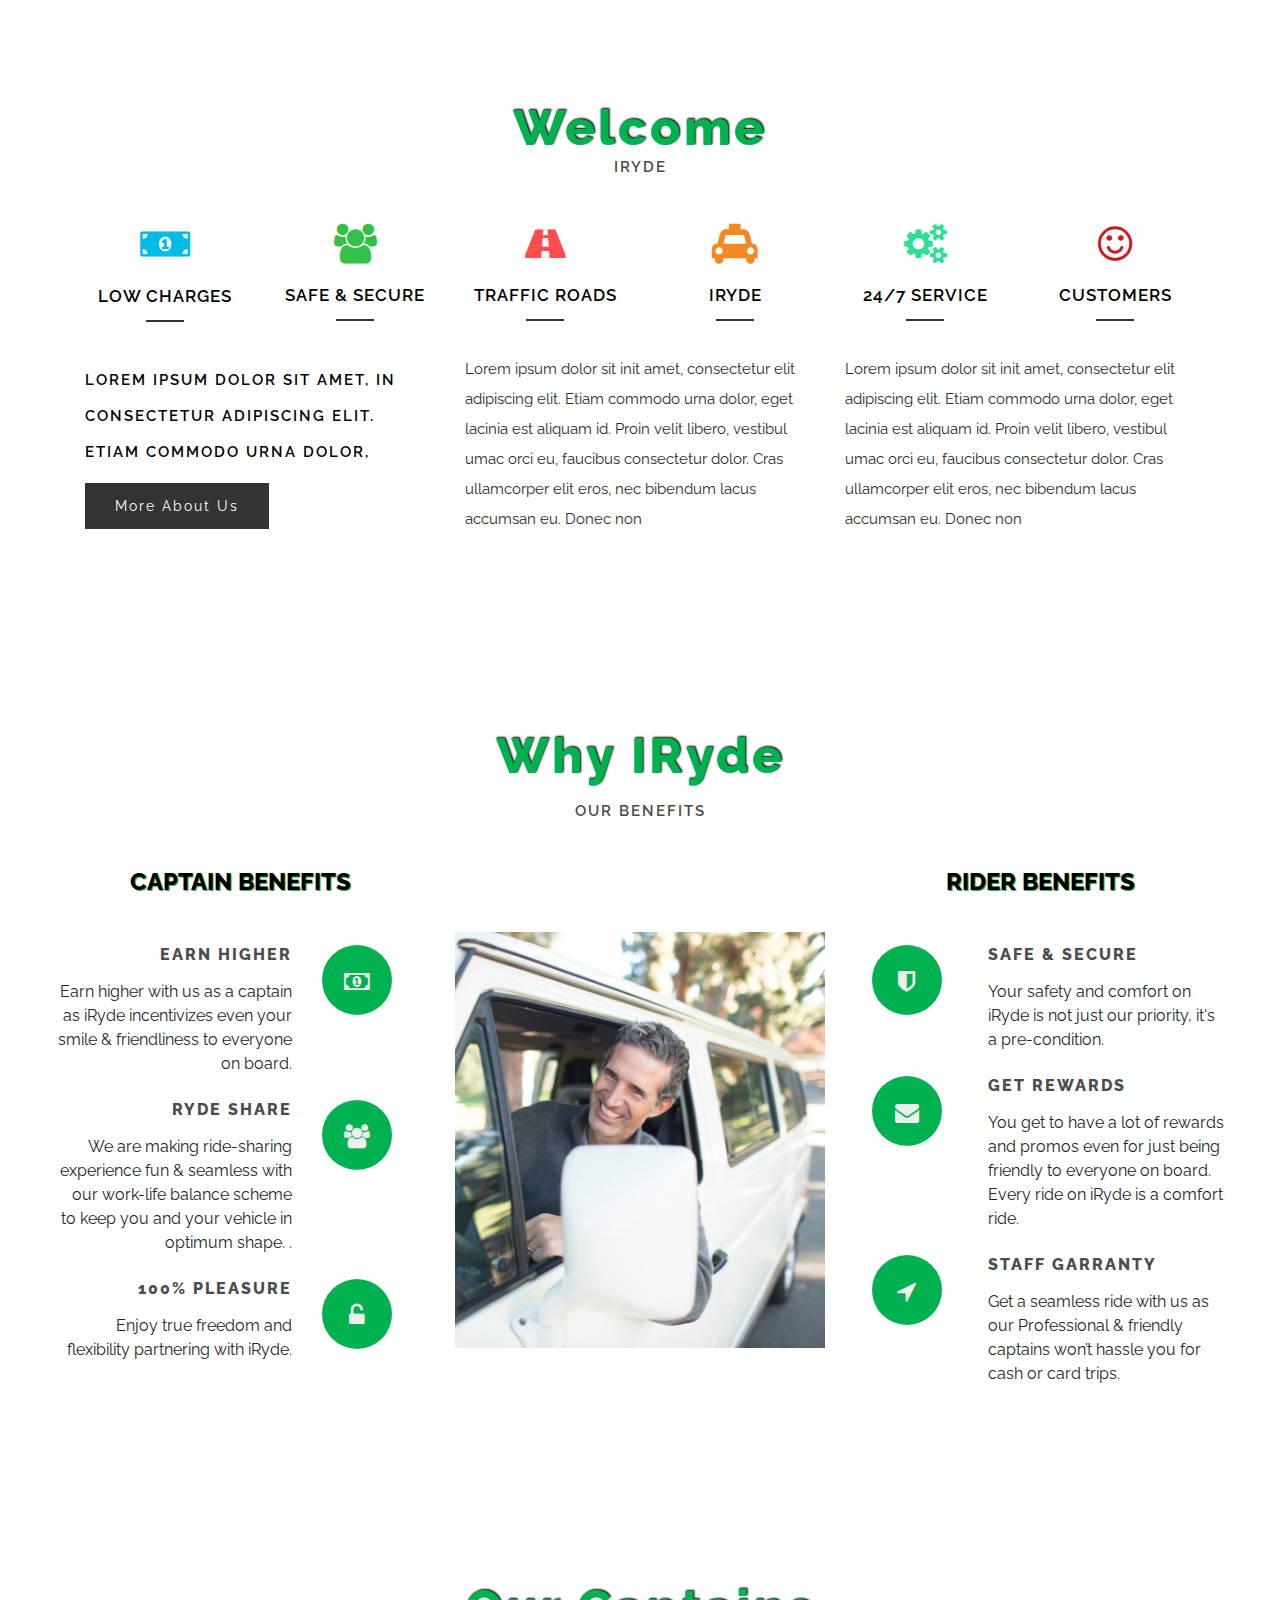
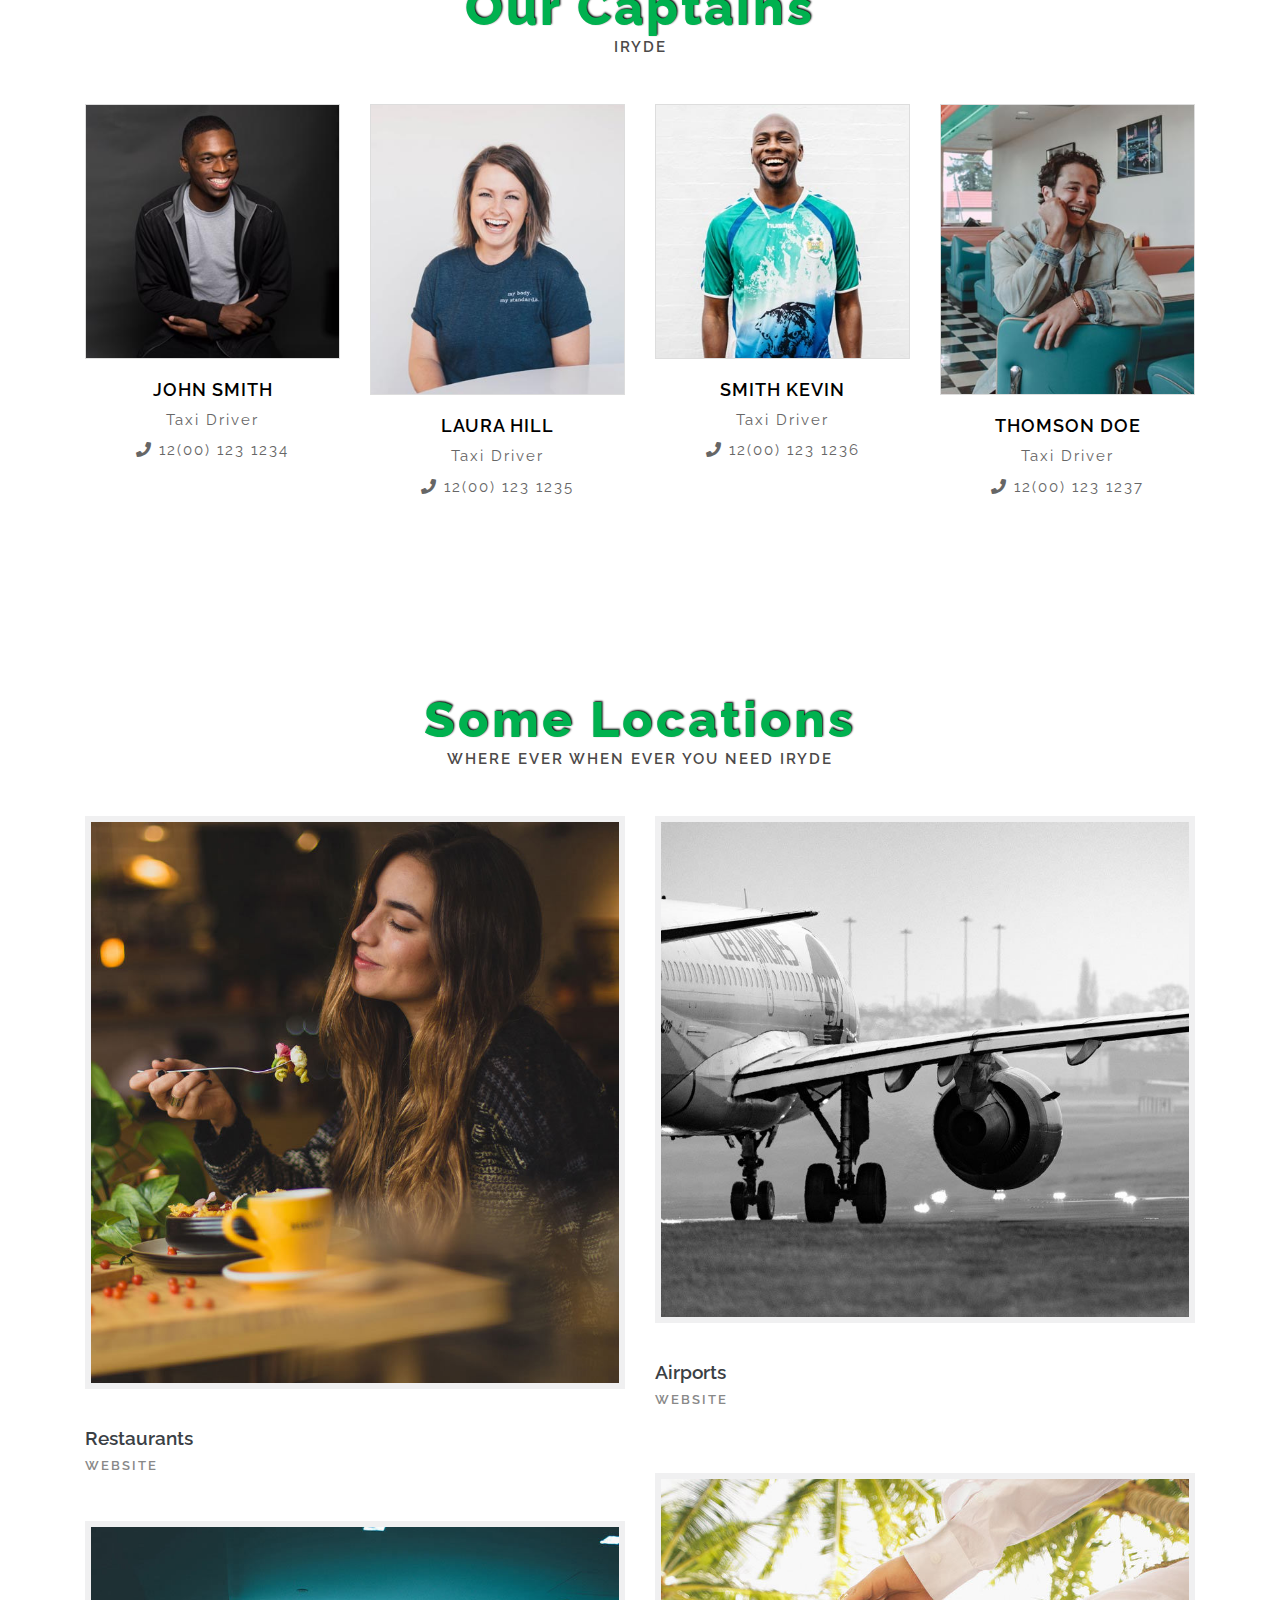
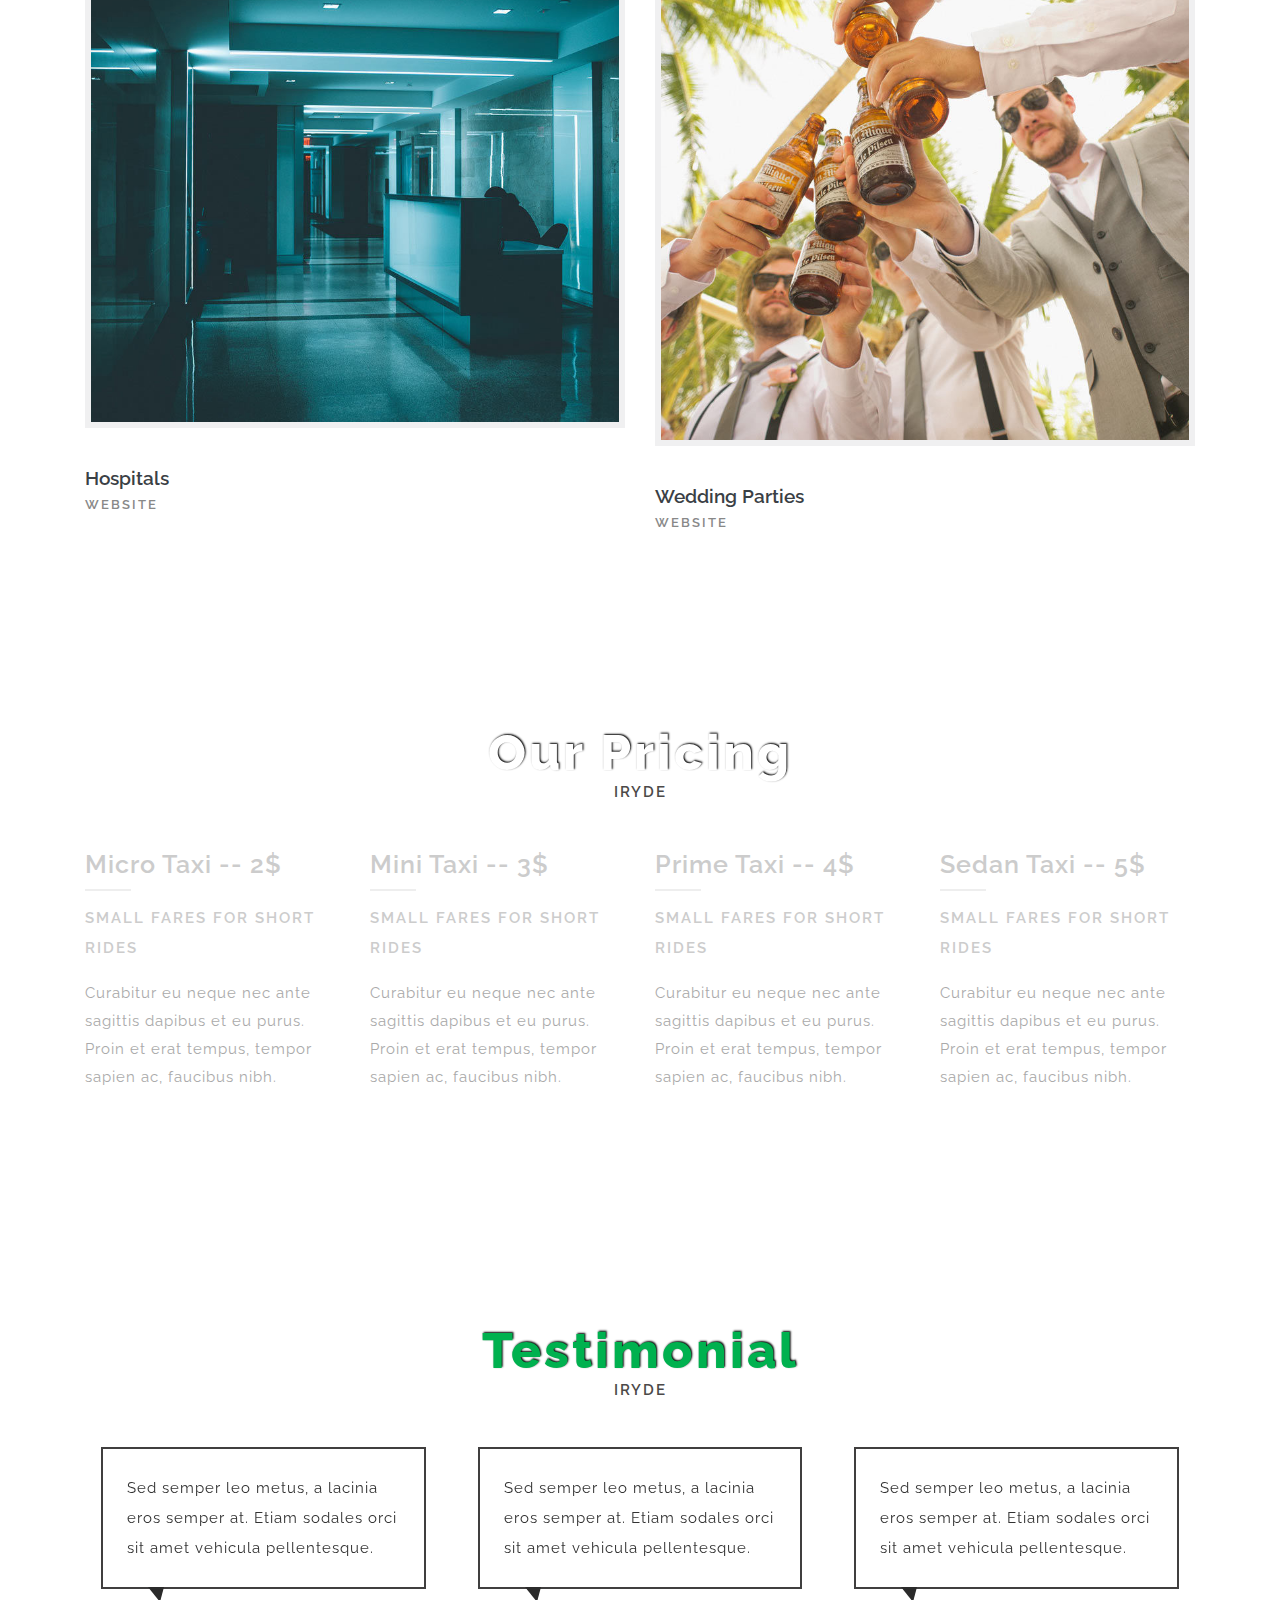
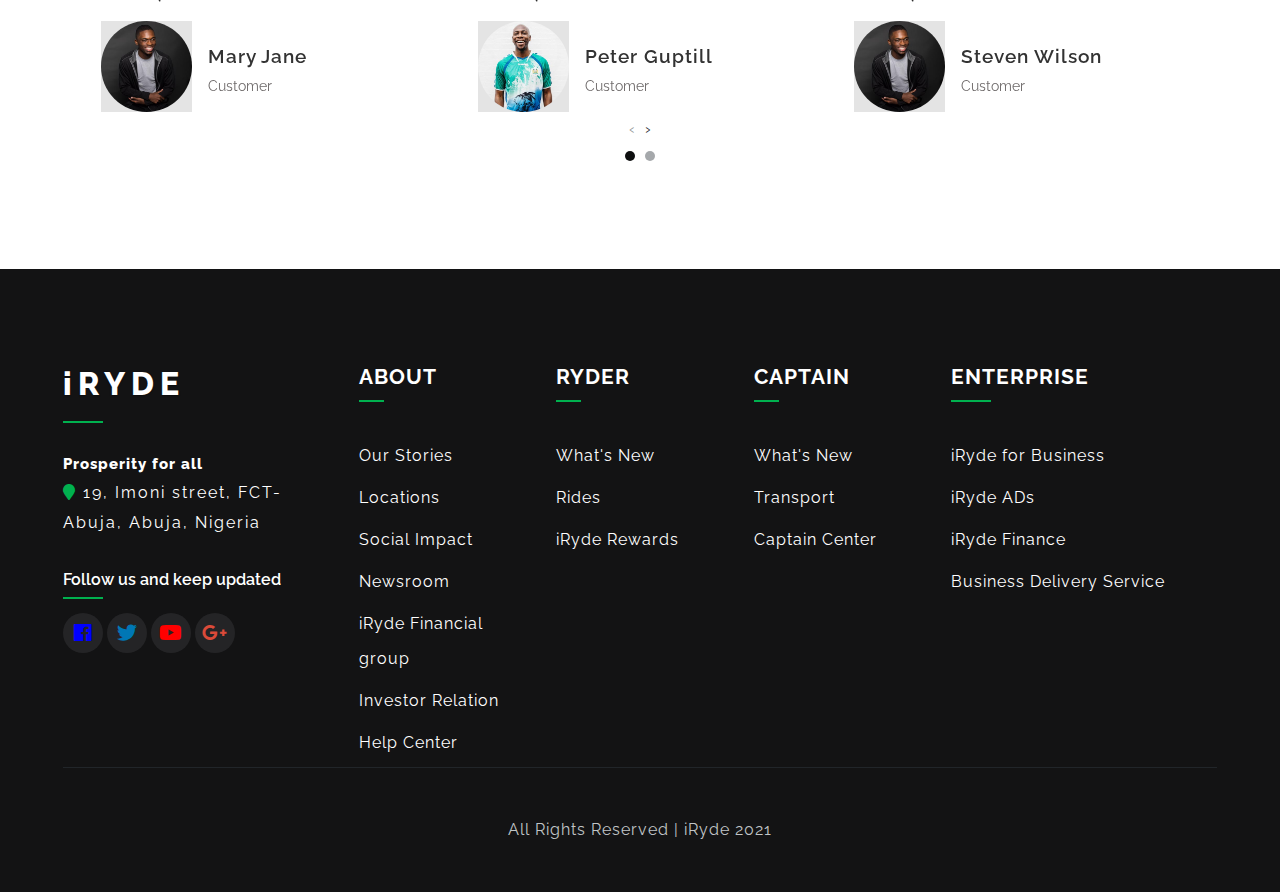
==== commit 26173f68: "Add text to homescreen" ====
--- a/index.html
+++ b/index.html
@@ -180,8 +180,8 @@
 								<div class="bs-slider-overlay">
 									<div class="banner-info text-center">
 										<span class="fas fa-taxi"></span>
-										<h1>24/7 Taxi Service </h1>
-										<h2 class="mb-5"><i class="fas fa-phone"></i> 12(00) 123 1234</h2>
+										<h1>We're all set for you </h1>
+										<h2 class="mb-5">Enjoy rides with us</h2>
 										<a href="booking.html">Book Now </a>
 									</div>
 								</div>
@@ -192,8 +192,8 @@
 								<div class="bs-slider-overlay">
 									<div class="banner-info text-center">
 										<span class="fas fa-taxi"></span>
-										<h4>Online Cab Booking</h4>
-										<h5 class="mb-5">No Extra Charges</h5>
+										<h4>Wherever you are headed</h4>
+										<h5 class="mb-5">Let's get you there in style</h5>
 										<a href="booking.html">Book Now </a>
 									</div>
 								</div>
@@ -217,7 +217,7 @@
 									<div class="banner-info text-center">
 										<span class="fas fa-taxi"></span>
 										<h4>Travel Safe & Secure</h4>
-										<h5 class="mb-5">Assured Cab Service</h5>
+										<h5 class="mb-5">Assured e-hailing Service</h5>
 										<a href="booking.html">Book Now </a>
 									</div>
 								</div>
@@ -234,7 +234,7 @@
 			<div class="container-fluid pt-lg-5">
 				<div class="ab-grids row text-left">
 					<div class="col-lg-6 pl-0 pr-lg-5 mt-lg-5 app-mob">
-						<img src="images/app1.png" class="img-fluid" alt="mobile-image">
+						<img src="images/riderDownload.png" class="img-fluid" alt="mobile-image">
 					</div>
 					<div class="col-lg-6 mb-lg-5">
 
@@ -392,21 +392,11 @@
 				<h5 class="heading mb-5 mt-3 text-center">Our Benefits</h5>
 				<div class="row middile-inner-con mt-md-3 mx-4 row why-grids">
 					<div class="col-lg-4 benifit-content">
+						<h4 class="benefitsHeader mb-5">Captain Benefits</h4>
 						<div class="row">
 							<div class="col-md-8 benifit-left-info text-right">
-								<h4 class="mb-3">Fixed Price</h4>
-								<p>Morbi viverra lacus commodo felis semper lectus feugiat.</p>
-							</div>
-							<div class="col-md-4 benifit-icon-content">
-								<div class="benifit-icon">
-									<span class="fa fa-tags" aria-hidden="true"></span>
-								</div>
-							</div>
-						</div>
-						<div class="row my-4">
-							<div class="col-md-8 benifit-left-info text-right">
-								<h4 class="mb-3">No Fee</h4>
-								<p>Morbi viverra lacus commodo felis semper lectus feugiat.</p>
+								<h4 class="mb-3">Earn higher</h4>
+								<p>Earn higher with us as a captain as iRyde incentivizes even your smile & friendliness to everyone on board.</p>
 							</div>
 							<div class="col-md-4 benifit-icon-content">
 								<div class="benifit-icon">
@@ -414,10 +404,21 @@
 								</div>
 							</div>
 						</div>
+						<div class="row my-4">
+							<div class="col-md-8 benifit-left-info text-right">
+								<h4 class="mb-3">Ryde Share</h4>
+								<p>We are making ride-sharing experience fun & seamless with our work-life balance scheme to keep you and your vehicle in optimum shape. .</p>
+							</div>
+							<div class="col-md-4 benifit-icon-content">
+								<div class="benifit-icon">
+									<span class="fa fa-users" aria-hidden="true"></span>
+								</div>
+							</div>
+						</div>
 						<div class="row">
 							<div class="col-md-8 benifit-left-info text-right">
 								<h4 class="mb-3">100% Pleasure</h4>
-								<p>Morbi viverra lacus commodo felis semper lectus feugiat.</p>
+								<p>Enjoy true freedom and flexibility partnering with iRyde.</p>
 							</div>
 							<div class="col-md-4 benifit-icon-content">
 								<div class="benifit-icon">
@@ -426,33 +427,11 @@
 							</div>
 						</div>
 					</div>
+					<div class="col-lg-4 benifit-content mt-lg-5 pt-lg-3">
+						<img src="images/benifits.jpg" alt="" class="img-fluid">
+					</div>
 					<div class="col-lg-4 benifit-content">
-						<img src="images/benifits.jpg" alt="" class="img-fluid">
-					</div>
-					<div class="col-lg-4 benifit-content">
-						<div class="row">
-							<div class="col-md-4 benifit-icon-content">
-								<div class="benifit-icon text-md-center mx-auto">
-									<span class="fa fa-globe" aria-hidden="true"></span>
-								</div>
-							</div>
-							<div class="col-md-8 benifit-left-info text-left">
-								<h4 class="mb-3">Nationwide</h4>
-								<p>Morbi viverra lacus commodo felis semperlectus feugiat.</p>
-							</div>
-						</div>
-
-						<div class="row  my-4">
-							<div class="col-md-4 benifit-icon-content">
-								<div class="benifit-icon text-md-center mx-auto">
-									<span class="fa fa-refresh" aria-hidden="true"></span>
-								</div>
-							</div>
-							<div class="col-md-8 benifit-left-info text-left">
-								<h4 class="mb-3">Quick Ride</h4>
-								<p>Morbi viverra lacus commodo felis semper lectus feugiat.</p>
-							</div>
-						</div>
+						<h4 class="benefitsHeader mb-5">Rider Benefits</h4>
 						<div class="row">
 							<div class="col-md-4 benifit-icon-content">
 								<div class="benifit-icon text-md-center mx-auto">
@@ -460,8 +439,31 @@
 								</div>
 							</div>
 							<div class="col-md-8 benifit-left-info text-left">
-								<h4 class="mb-3">Staff Garanty</h4>
-								<p>Morbi viverra lacus commodo felis semper lectus feugiat.</p>
+								<h4 class="mb-3">Safe & Secure</h4>
+								<p>Your safety and comfort on iRyde is not just our priority, it's a pre-condition.</p>
+							</div>
+						</div>
+
+						<div class="row  my-4">
+							<div class="col-md-4 benifit-icon-content">
+								<div class="benifit-icon text-md-center mx-auto">
+									<span class="fa fa-envelope" aria-hidden="true"></span>
+								</div>
+							</div>
+							<div class="col-md-8 benifit-left-info text-left">
+								<h4 class="mb-3">Get Rewards</h4>
+								<p>You get to have a lot of rewards and promos even for just being friendly to everyone on board. Every ride on iRyde is a comfort ride.</p>
+							</div>
+						</div>
+						<div class="row">
+							<div class="col-md-4 benifit-icon-content">
+								<div class="benifit-icon text-md-center mx-auto">
+									<span class="fa fa-location-arrow" aria-hidden="true"></span>
+								</div>
+							</div>
+							<div class="col-md-8 benifit-left-info text-left">
+								<h4 class="mb-3">Staff Garranty</h4>
+								<p>Get a seamless ride with us as our Professional & friendly captains won’t hassle you for cash or card trips.</p>
 							</div>
 						</div>
 					</div>
--- a/css/style.css
+++ b/css/style.css
@@ -981,9 +981,18 @@
 .fareEstimator .heading{
 	margin-top: 200px;
 }
+.benefitsHeader{
+	    color: #000;
+    /* letter-spacing: 2px; */
+    text-transform: uppercase;
+    font-weight: 800;
+    text-align: center;
+    text-shadow: 1px 1px 1px #29b14f;
+}
 .riderDownload h3,
 .fare h3,
-.partner h4{
+.partner h4,
+.careerText h4{
 	color: #00b14f;
     text-shadow: 3px 2px 2px #edfdf6;
 	width: 264px;
@@ -1005,6 +1014,14 @@
     font-size: 36px;
     line-height: 44px;
 }
+.careerText h4{
+	font-weight: bold;
+    font-size: 36px;
+    line-height: 44px;
+    color: #FFFFFF;
+    width: 100%;
+    text-shadow: 3px 2px 2px #3e403f;
+}
 .fareEstimator .btn,
 .driverpartner .btn{
 	padding: 10px 50px;
@@ -1016,12 +1033,64 @@
     box-shadow: 0px 12px 35px rgb(160 121 0 / 20%);
     border-radius: 100px;
 }
+.career .btn{
+	padding: 10px 50px;
+    color: #1FE88D;
+    font-weight: 600;
+    background: #ffffff;
+    box-shadow: 0px 12px 35px rgba(160, 121, 0, 0.2);
+    border-radius: 100px;
+}
 .driverpartner{
 	    background: #edfdf6;
 }
+.career{
+	background: linear-gradient(253.58deg, #1FE88D 1.55%, #001906 95.8%);
+}
 /*--//banner --*/
 
-
+.careerImg img{
+	position: relative;
+    border-radius: 5px;
+    width: 250px;
+    height: 300px;
+}
+
+
+.careerImg img:nth-child(1){
+    left: 64%;
+    /* right: 31.57%; */
+	top: 335px;
+	width: 210px
+}
+.careerImg img:nth-child(2){
+	height: 250px;
+    left: 85px;
+}
+.careerImg img:nth-child(3){
+    width: 280px;
+    height: 300px;
+    bottom: 160px;
+}
+.careerImg img:nth-child(4){
+	height: 130px;
+    width: 80px;
+    bottom: 75px;
+	left: 5px;
+}
+
+.careerImg img:nth-child(5){
+	width: 80px;
+    height: 130px;
+    top: 70px;
+    right: 370px;
+}
+.careerImg img:nth-child(6){
+	bottom: 150px;
+    width: 285px;
+    height: 220px;
+    left: 85px;
+}
 /*--footer--*/
 
 h3.tittle.cen.foot {
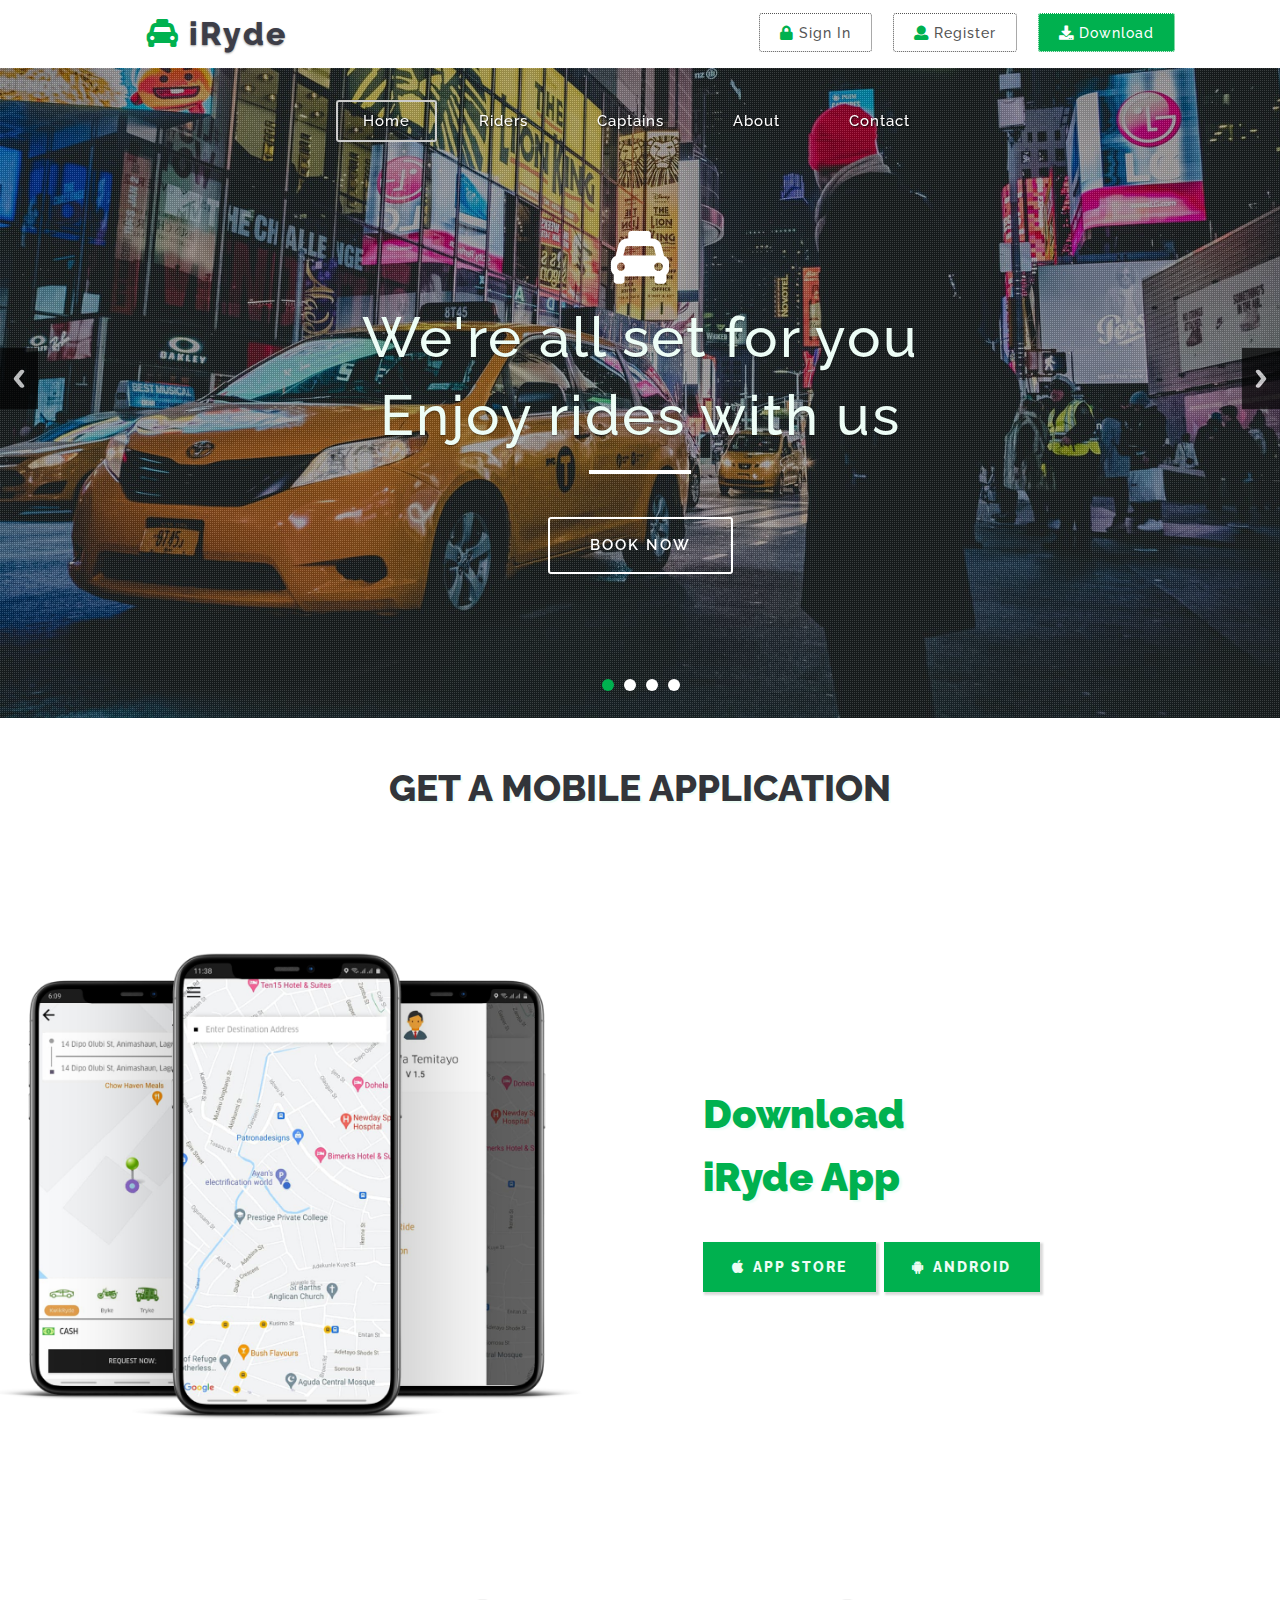
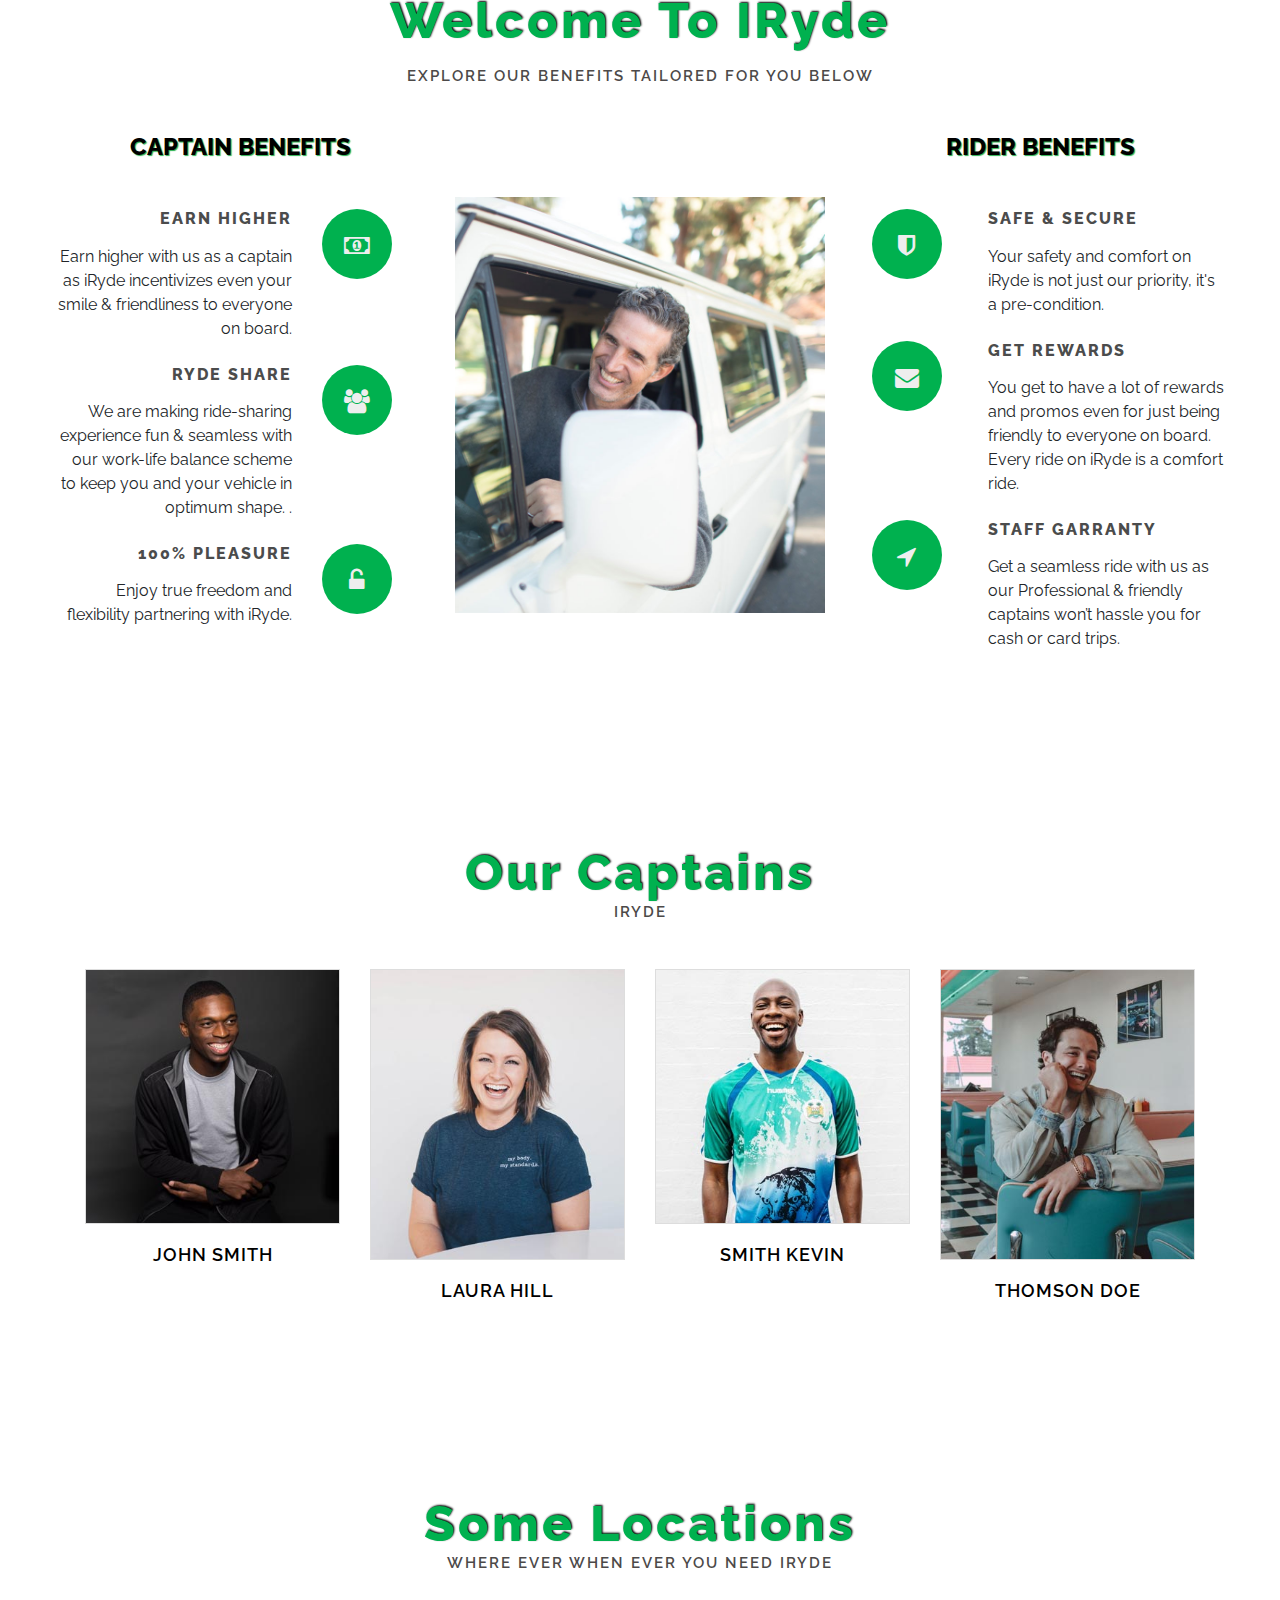
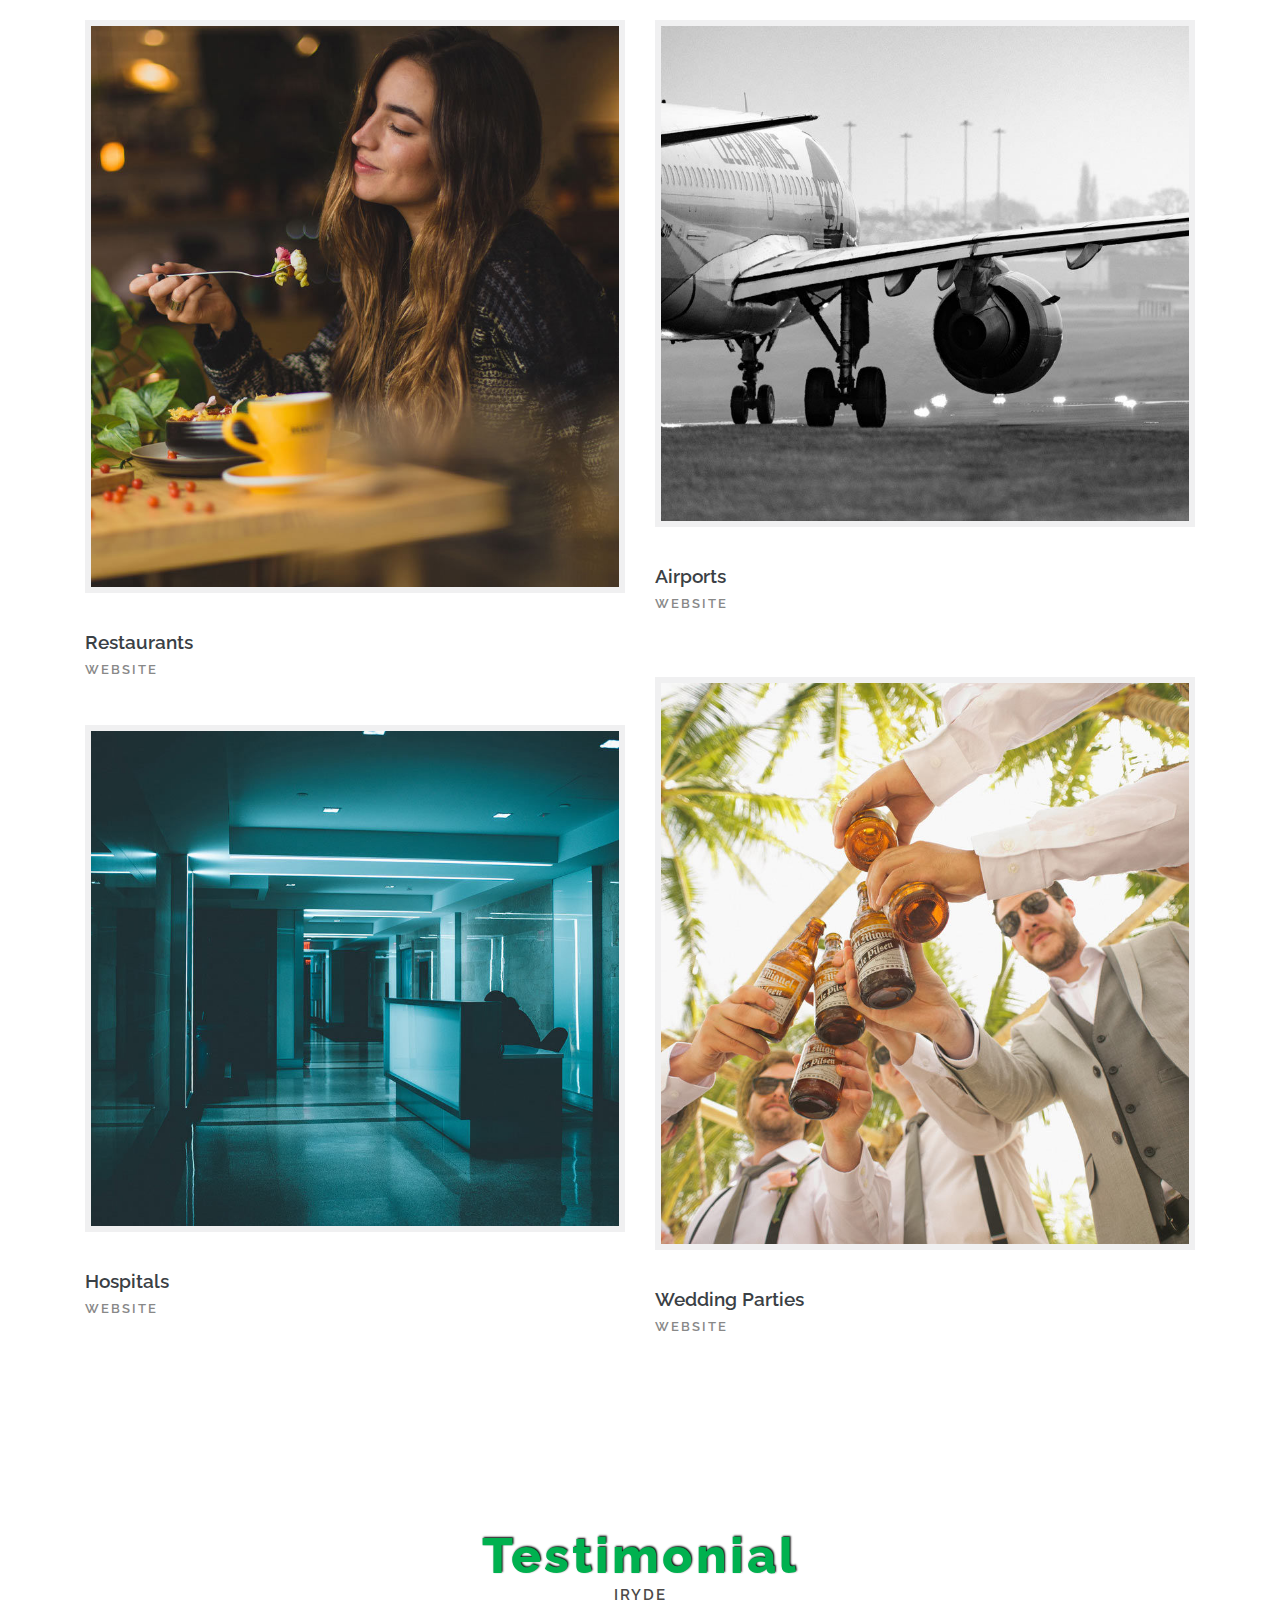
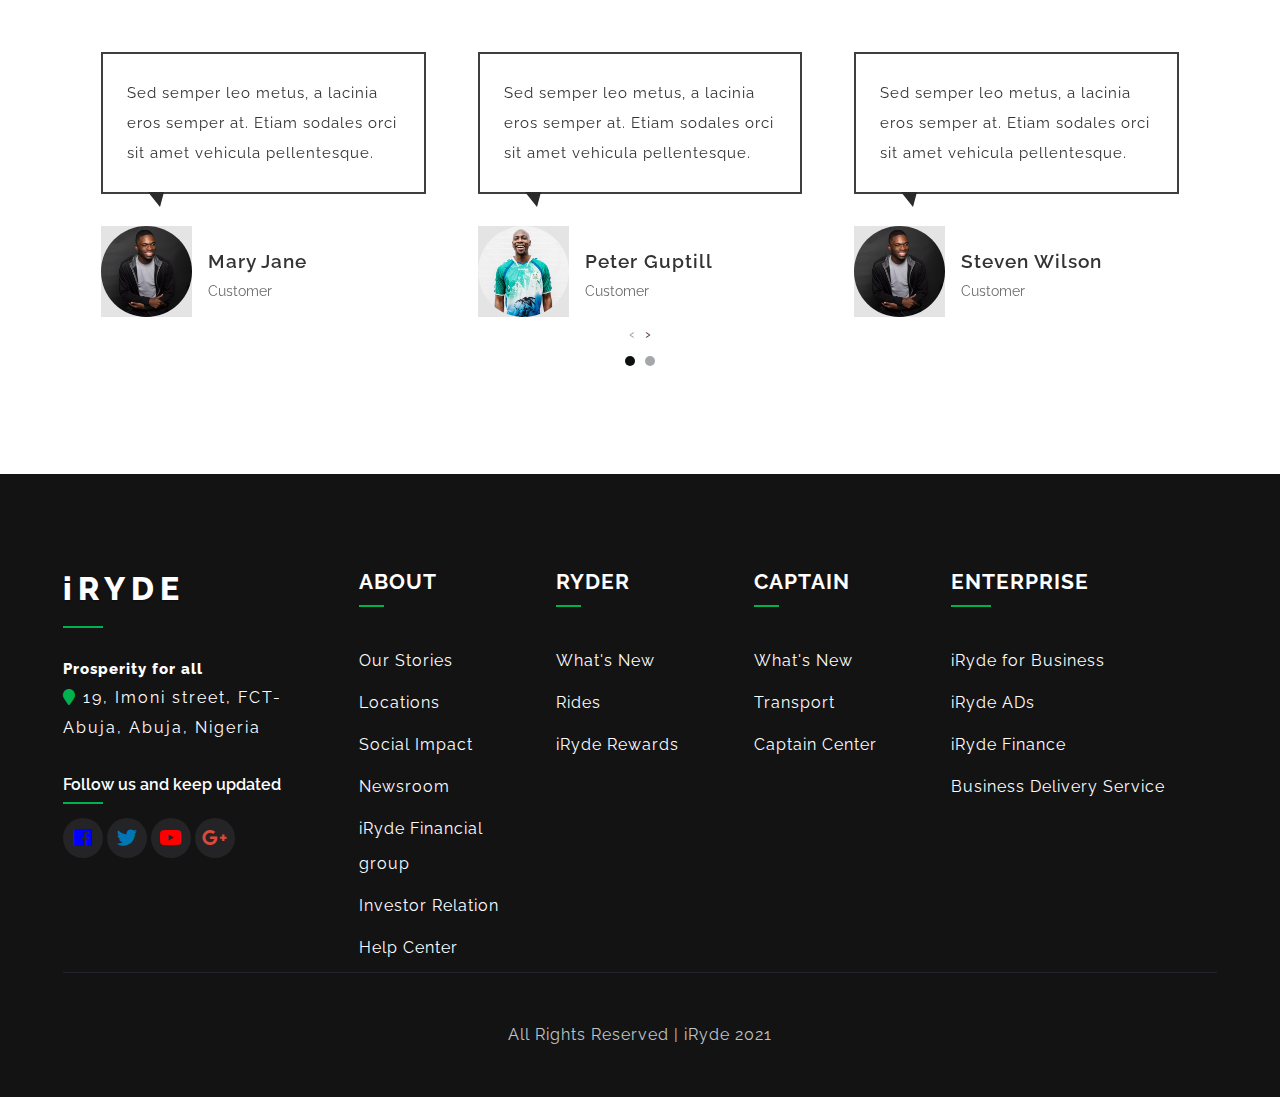
==== commit 0060cad6: "Changed some texts" ====
--- a/index.html
+++ b/index.html
@@ -230,7 +230,7 @@
 		</div>
 		<!-- //banner -->
 
-		<section class="app-serve pt-5">
+		<!-- <section class="app-serve pt-5">
 			<div class="container-fluid pt-lg-5">
 				<div class="ab-grids row text-left">
 					<div class="col-lg-6 pl-0 pr-lg-5 mt-lg-5 app-mob">
@@ -268,10 +268,40 @@
 					</div>
 				</div>
 			</div>
-		</section>
-
+		</section> -->
+<section class="downloadSection">
+            <div class="container-fluid">
+				<h3 class="tittle text-center mt-5">Get a Mobile Application</h3>
+				<div class="ab-grids row text-left">
+					<div class="col-lg-6 pl-0 pr-lg-5 mt-lg-5 app-mob">
+						<img src="images/riderDownload.png" class="img-fluid" alt="mobile-image">
+					</div>
+					<div class="col-lg-6 mb-lg-5">
+						<div class="text-left p-lg-5 heading">
+						
+							<div class="riderDownload">
+								<h3 class="my-4">Download iRyde App</h3>
+								
+							</div>
+							<ul class="list-unstyled apps-lists">
+								<li>
+									<a href="#" class="btn"><span class="fa fa-apple mr-2" aria-hidden="true"></span>App
+										Store</a>
+								</li>
+								<li class="ml-2">
+									<a href="#" class="btn"><span class="fa fa-android mr-2"
+											aria-hidden="true"></span>Android</a>
+								</li>
+							</ul>
+
+						</div>
+					</div>
+                    
+				</div>
+			</div>
+        </section>
 		<!-- about -->
-		<section class="about py-5">
+		<!-- <section class="about py-5">
 			<div class="container py-lg-5 py-3">
 				<h3 class="heading text-capitalize text-center">Welcome</h3>
 				<h5 class="heading mb-5 text-center">iRyde</h5>
@@ -324,7 +354,7 @@
 				</div>
 
 			</div>
-		</section>
+		</section> -->
 		<!-- //about -->
 
 		<!-- Why iRyde -->
@@ -388,8 +418,8 @@
 		<section class="mid-sec py-5">
 			<div class="container-fluid py-md-5 p-3">
 				<!---728x90--->
-				<h3 class="heading text-capitalize text-center">Why iRyde</h3>
-				<h5 class="heading mb-5 mt-3 text-center">Our Benefits</h5>
+				<h3 class="heading text-capitalize text-center">Welcome to iRyde</h3>
+				<h5 class="heading mb-5 mt-3 text-center">Explore Our Benefits Tailored for you Below</h5>
 				<div class="row middile-inner-con mt-md-3 mx-4 row why-grids">
 					<div class="col-lg-4 benifit-content">
 						<h4 class="benefitsHeader mb-5">Captain Benefits</h4>
@@ -485,8 +515,6 @@
 						<!-- team text -->
 						<div class="team-text mt-3">
 							<h4>John Smith</h4>
-							<p class="my-2">Taxi Driver</p>
-							<p><i class="fas fa-phone" aria-hidden="true"></i> 12(00) 123 1234</p>
 						</div>
 						<!-- //team text -->
 					</div>
@@ -497,8 +525,6 @@
 						<!-- team text -->
 						<div class="team-text mt-3">
 							<h4>Laura Hill</h4>
-							<p class="my-2">Taxi Driver</p>
-							<p><i class="fas fa-phone" aria-hidden="true"></i> 12(00) 123 1235</p>
 						</div>
 						<!-- //team text -->
 					</div>
@@ -509,8 +535,6 @@
 						<!-- team text -->
 						<div class="team-text mt-3">
 							<h4>Smith Kevin</h4>
-							<p class="my-2">Taxi Driver</p>
-							<p><i class="fas fa-phone" aria-hidden="true"></i> 12(00) 123 1236</p>
 						</div>
 						<!-- //team text -->
 					</div>
@@ -521,8 +545,6 @@
 						<!-- team text -->
 						<div class="team-text mt-3">
 							<h4>Thomson Doe</h4>
-							<p class="my-2">Taxi Driver</p>
-							<p><i class="fas fa-phone" aria-hidden="true"></i> 12(00) 123 1237</p>
 						</div>
 						<!-- //team text -->
 					</div>
@@ -561,7 +583,7 @@
 			</div>
 		</section>
 		<!-- Our prices -->
-		<section class="prices py-5">
+		<!-- <section class="prices py-5">
 			<div class="container py-lg-5 py-3">
 				<h3 class="heading text-capitalize text-center">Our Pricing</h3>
 				<h5 class="heading mb-5 text-center">iRyde</h5>
@@ -611,7 +633,7 @@
 					</div>
 				</div>
 			</div>
-		</section>
+		</section> -->
 		<!-- //Our prices -->
 
 		<!--/testimonials-->
